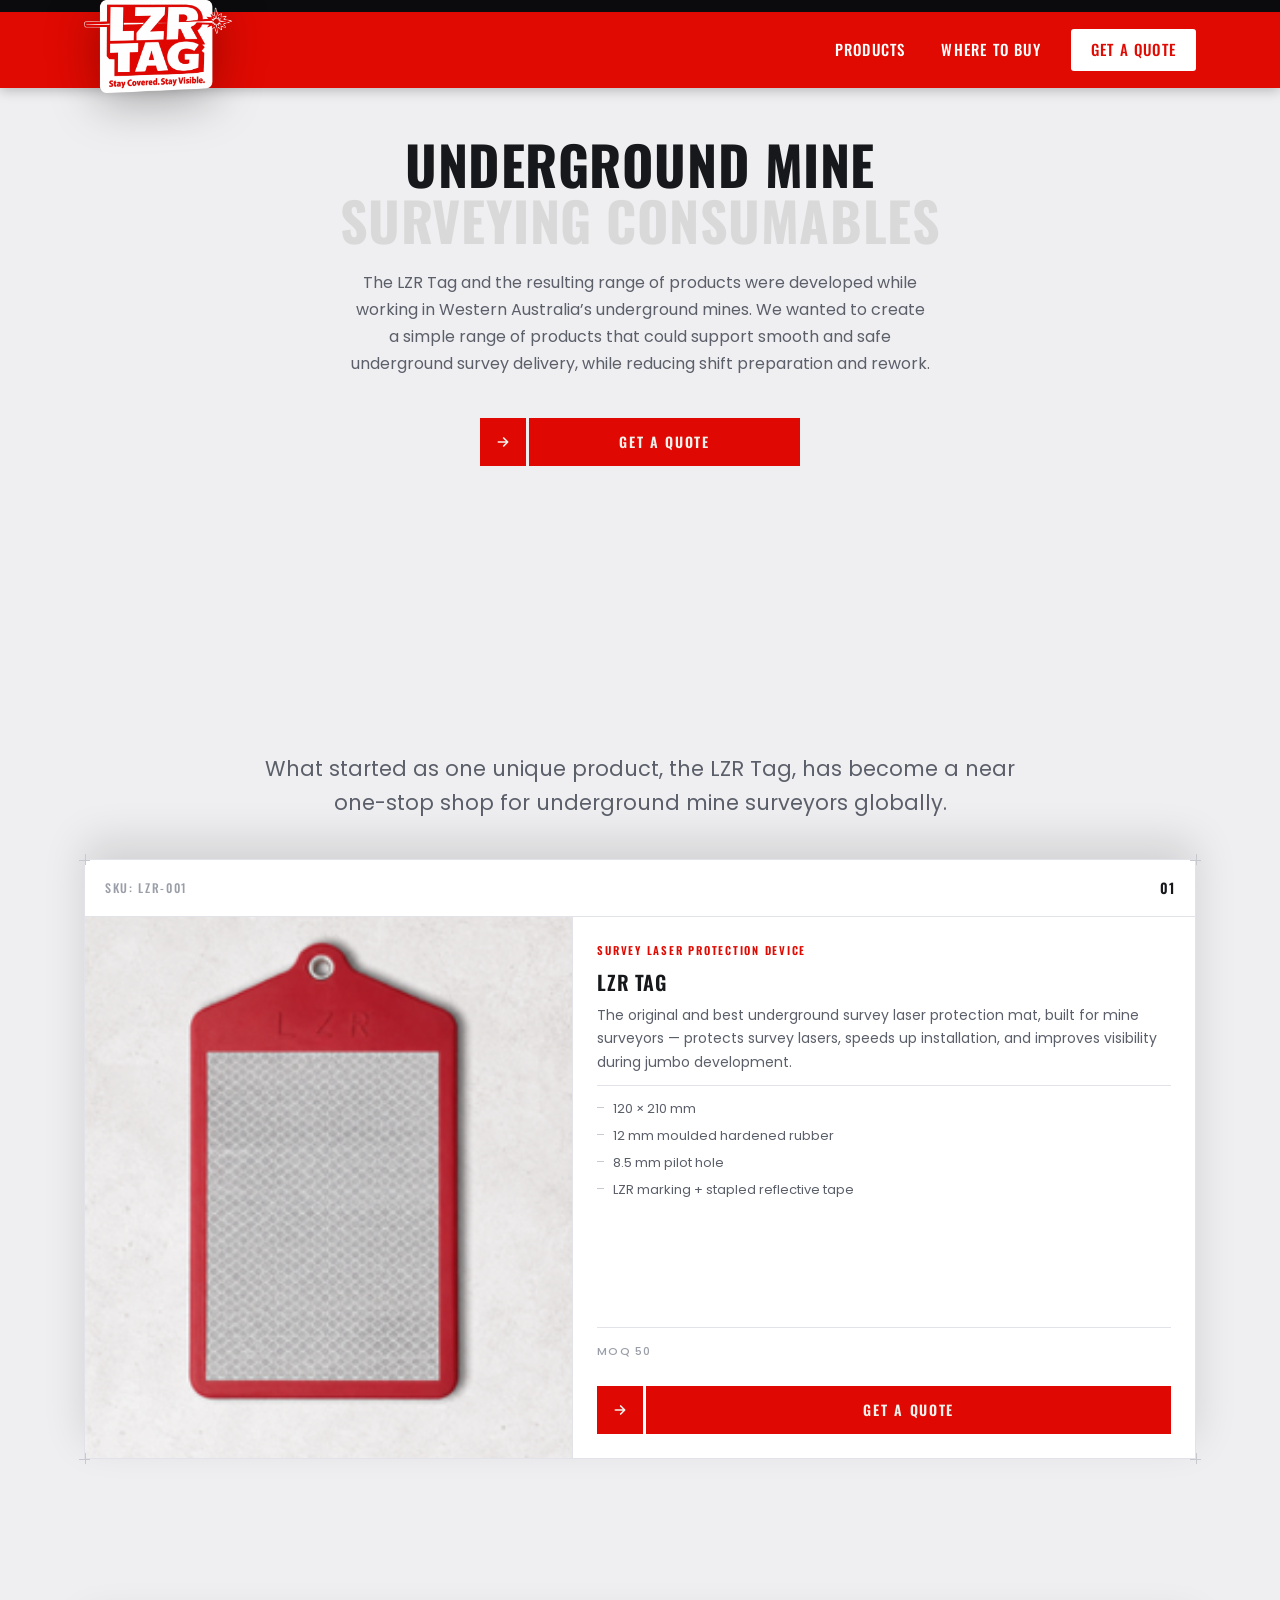
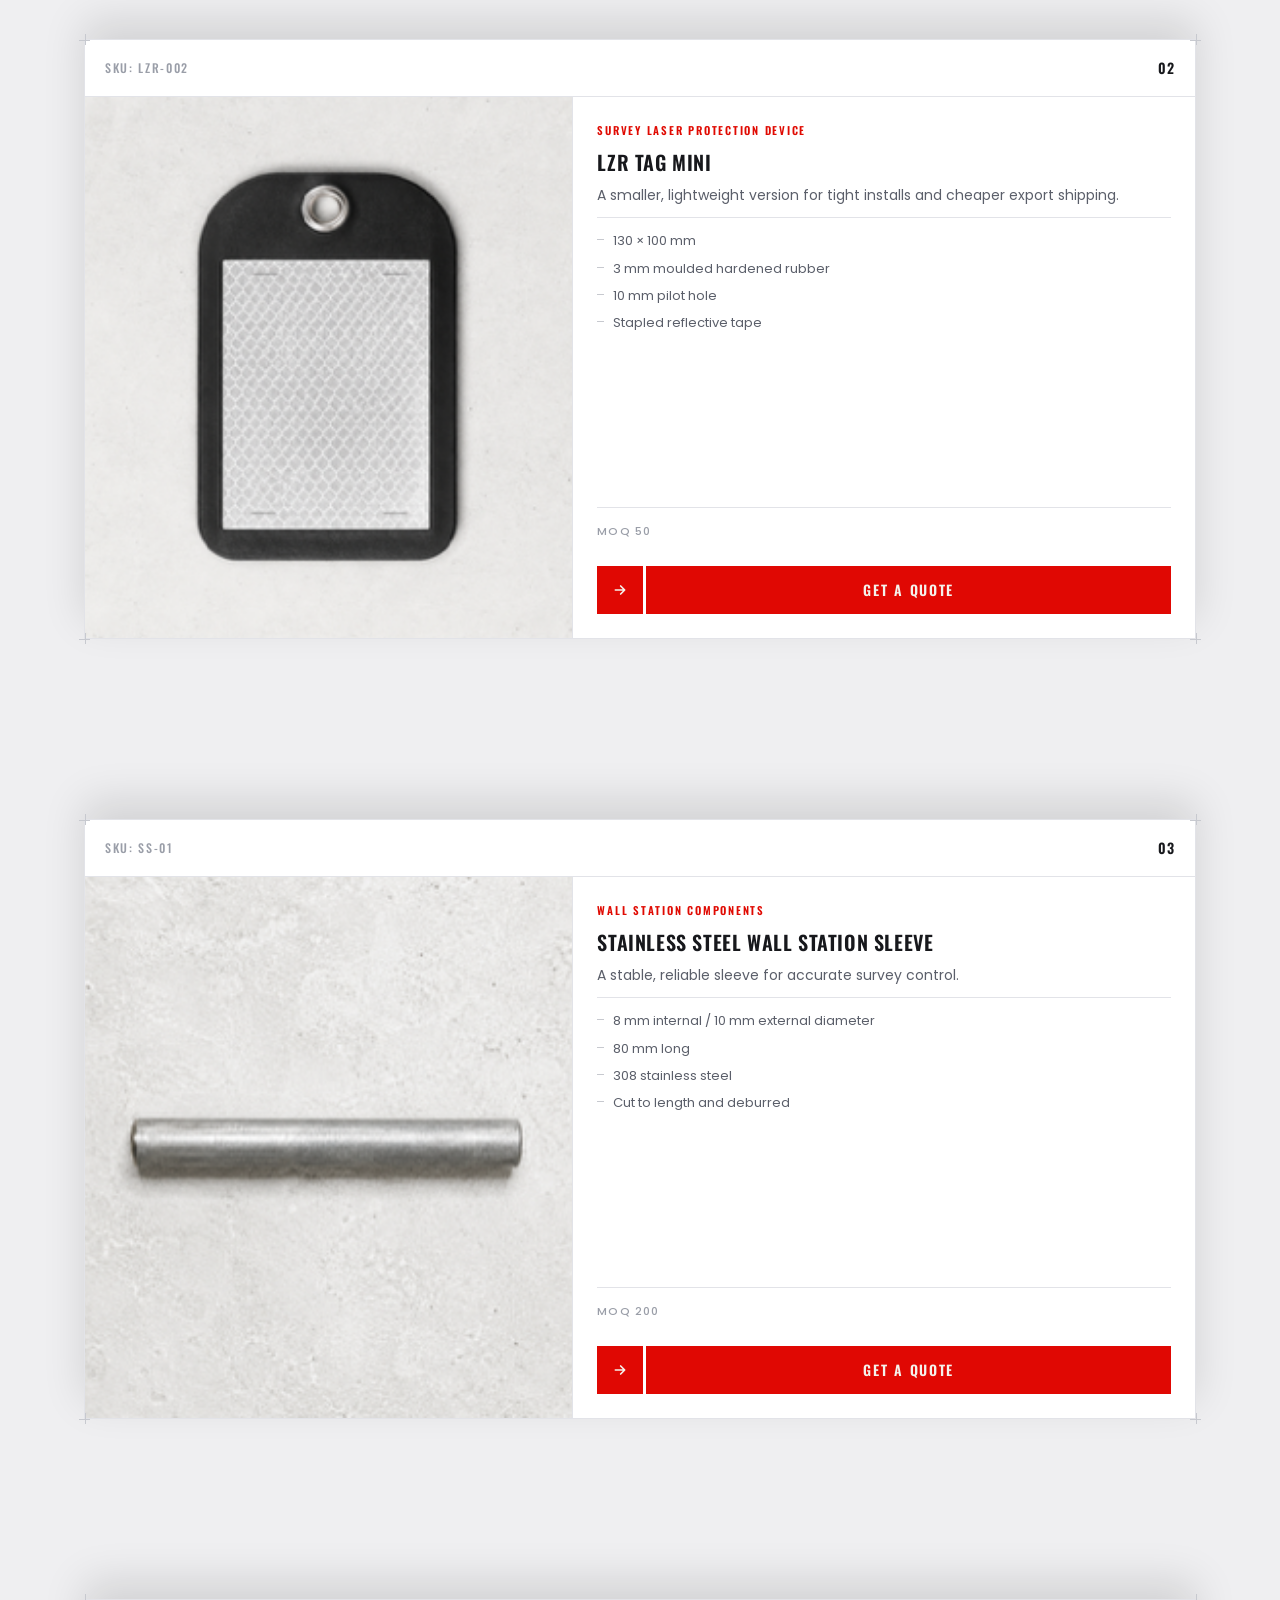
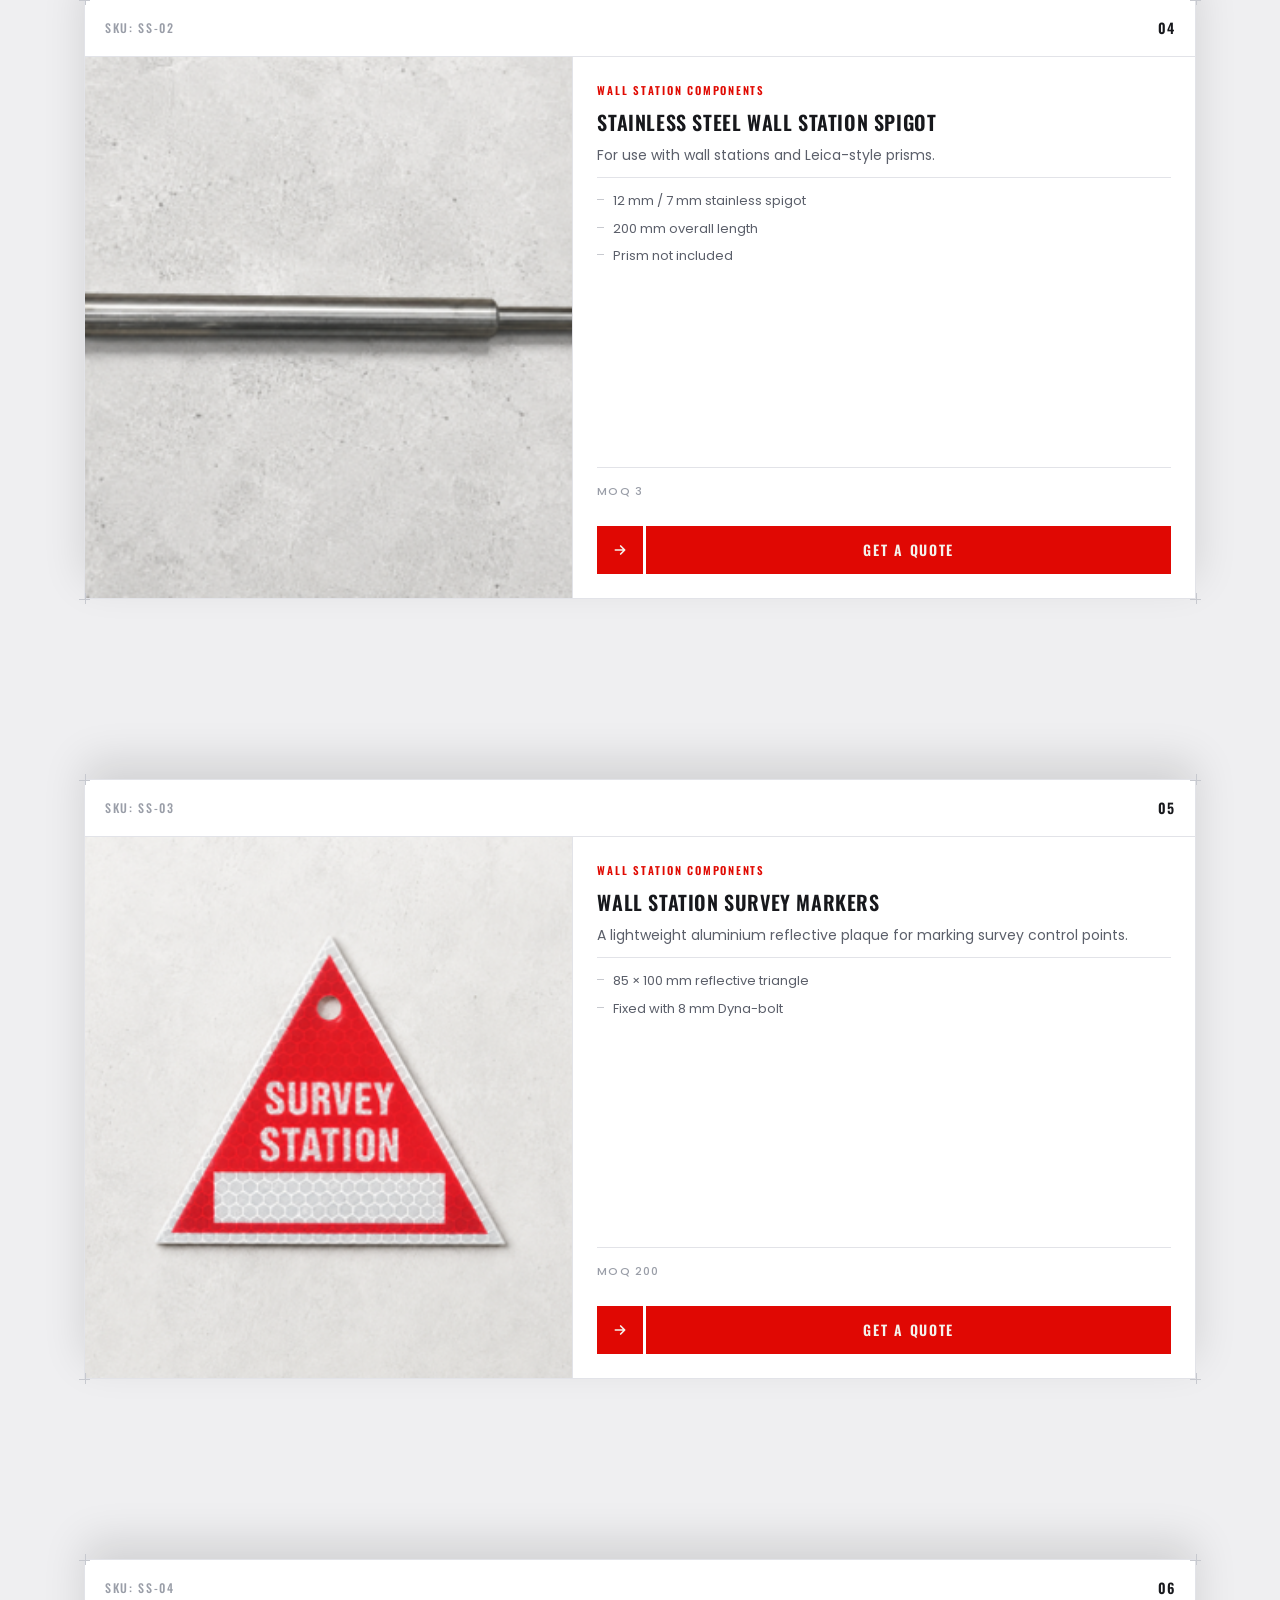
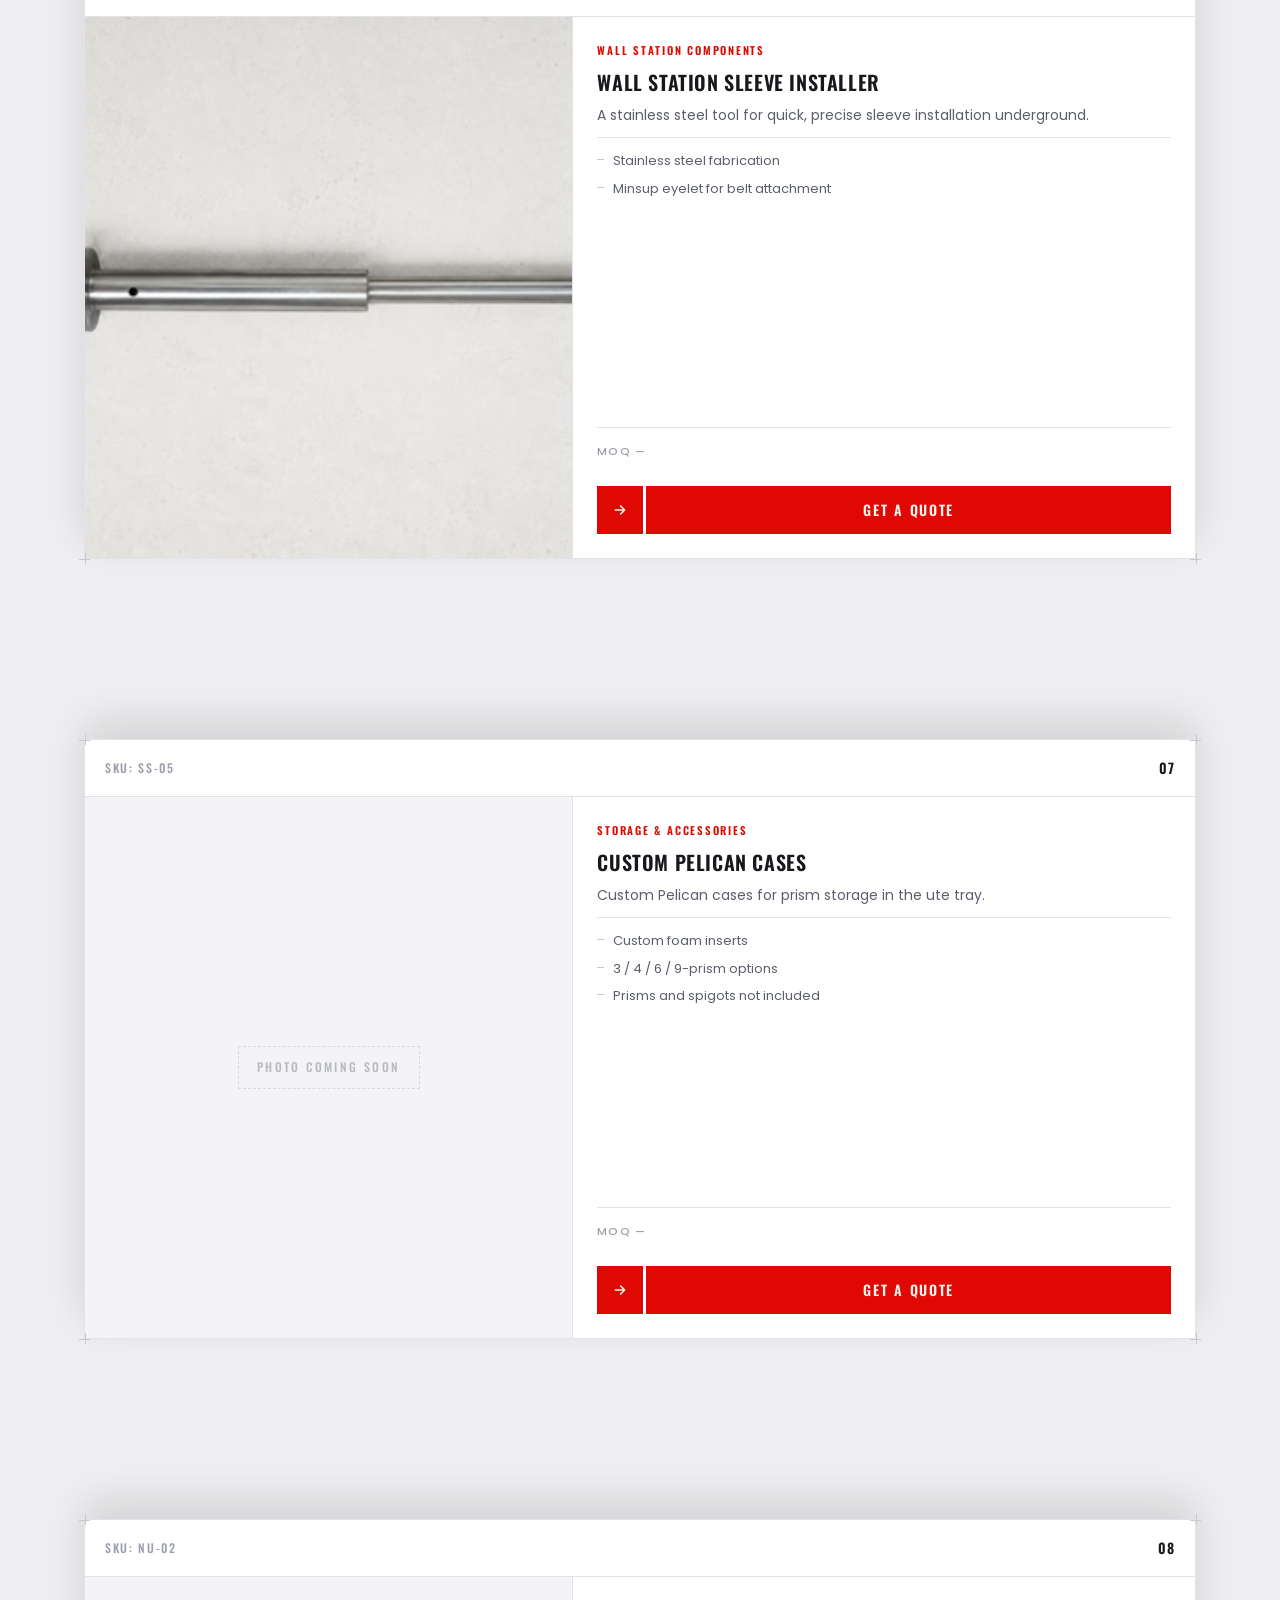
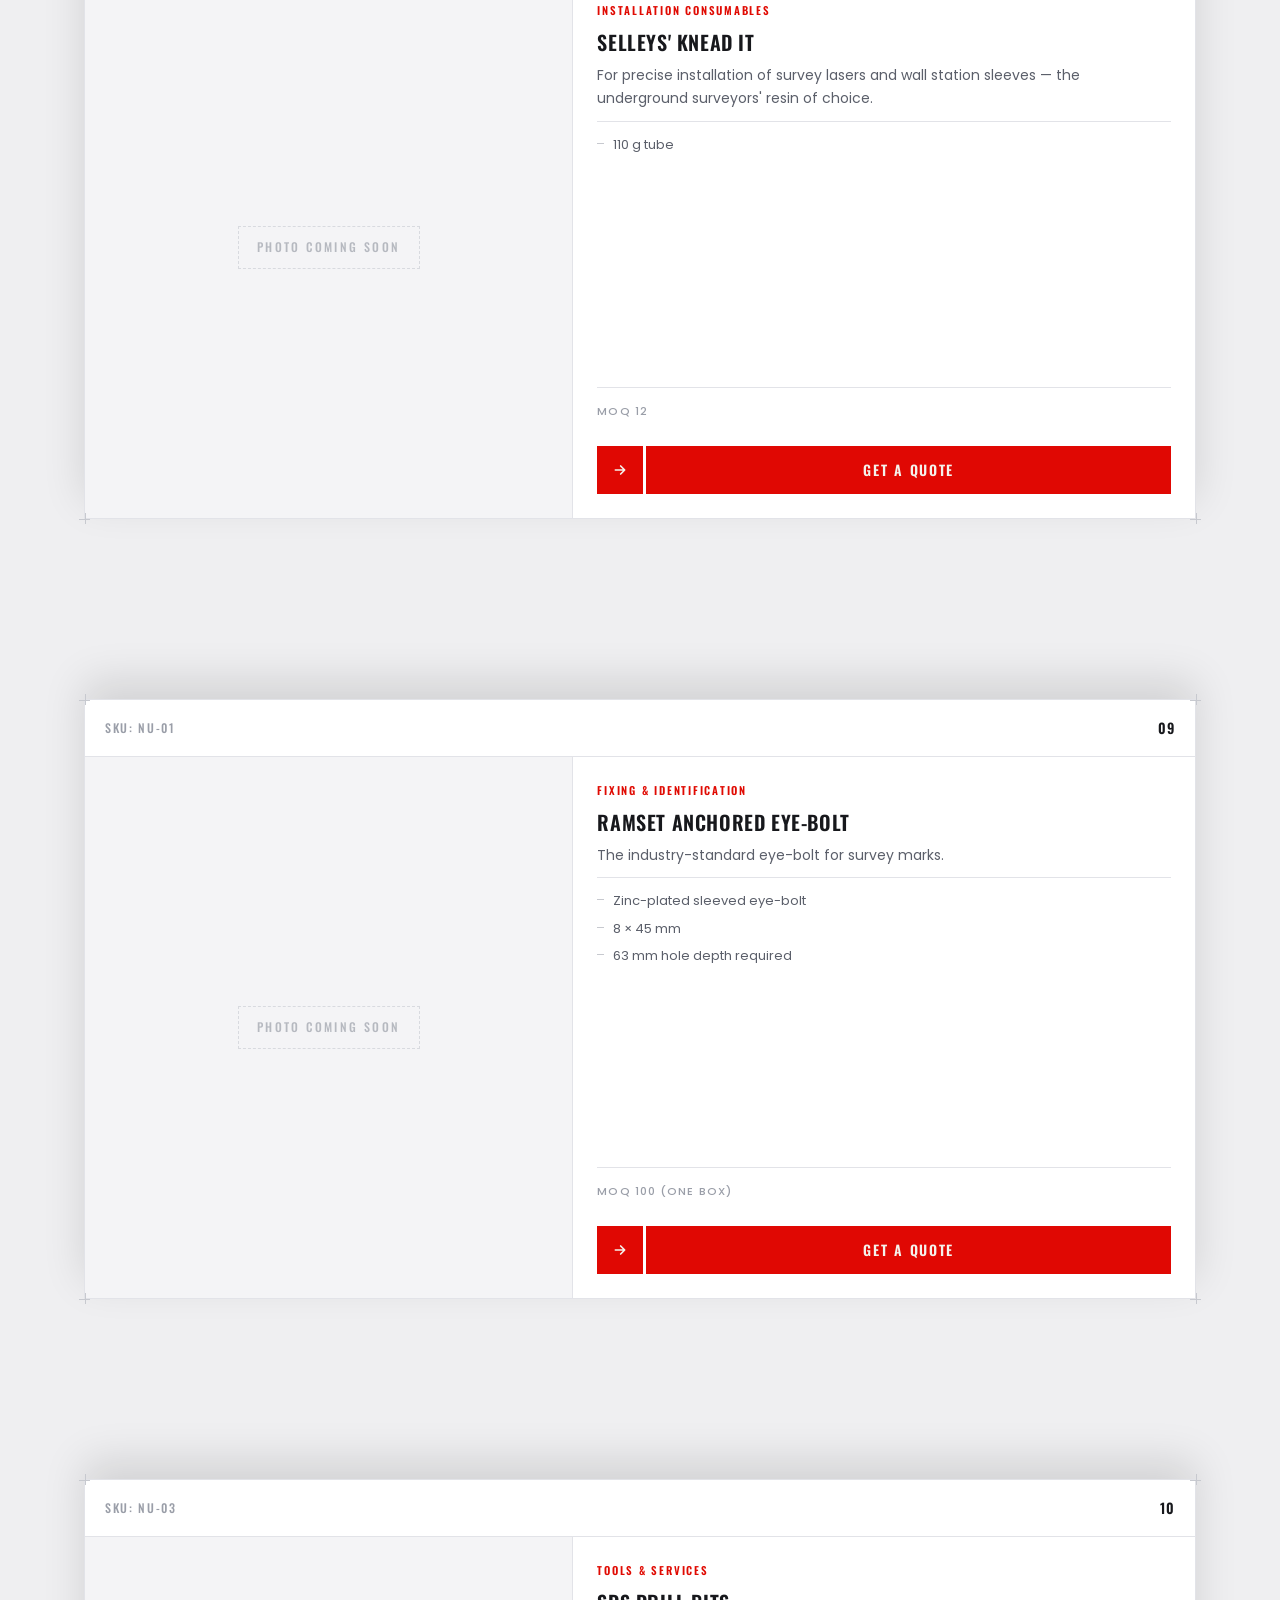
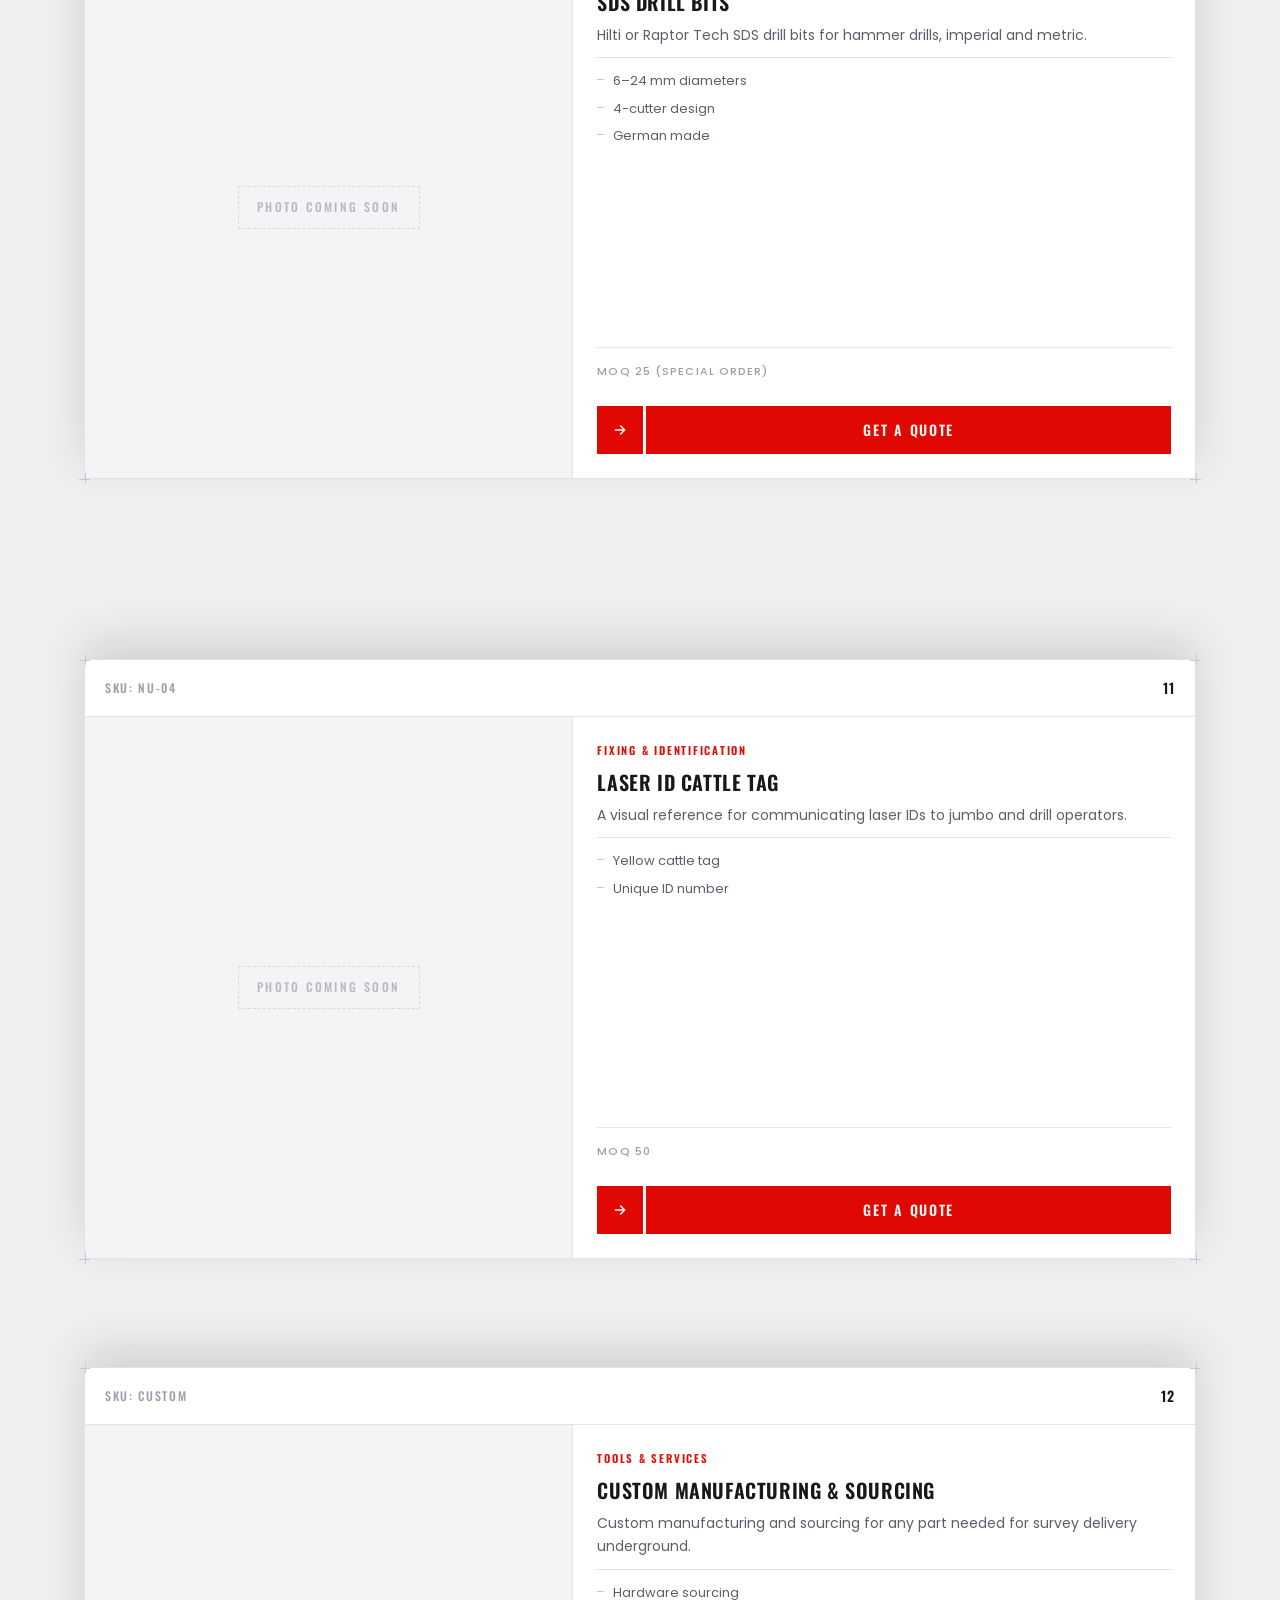
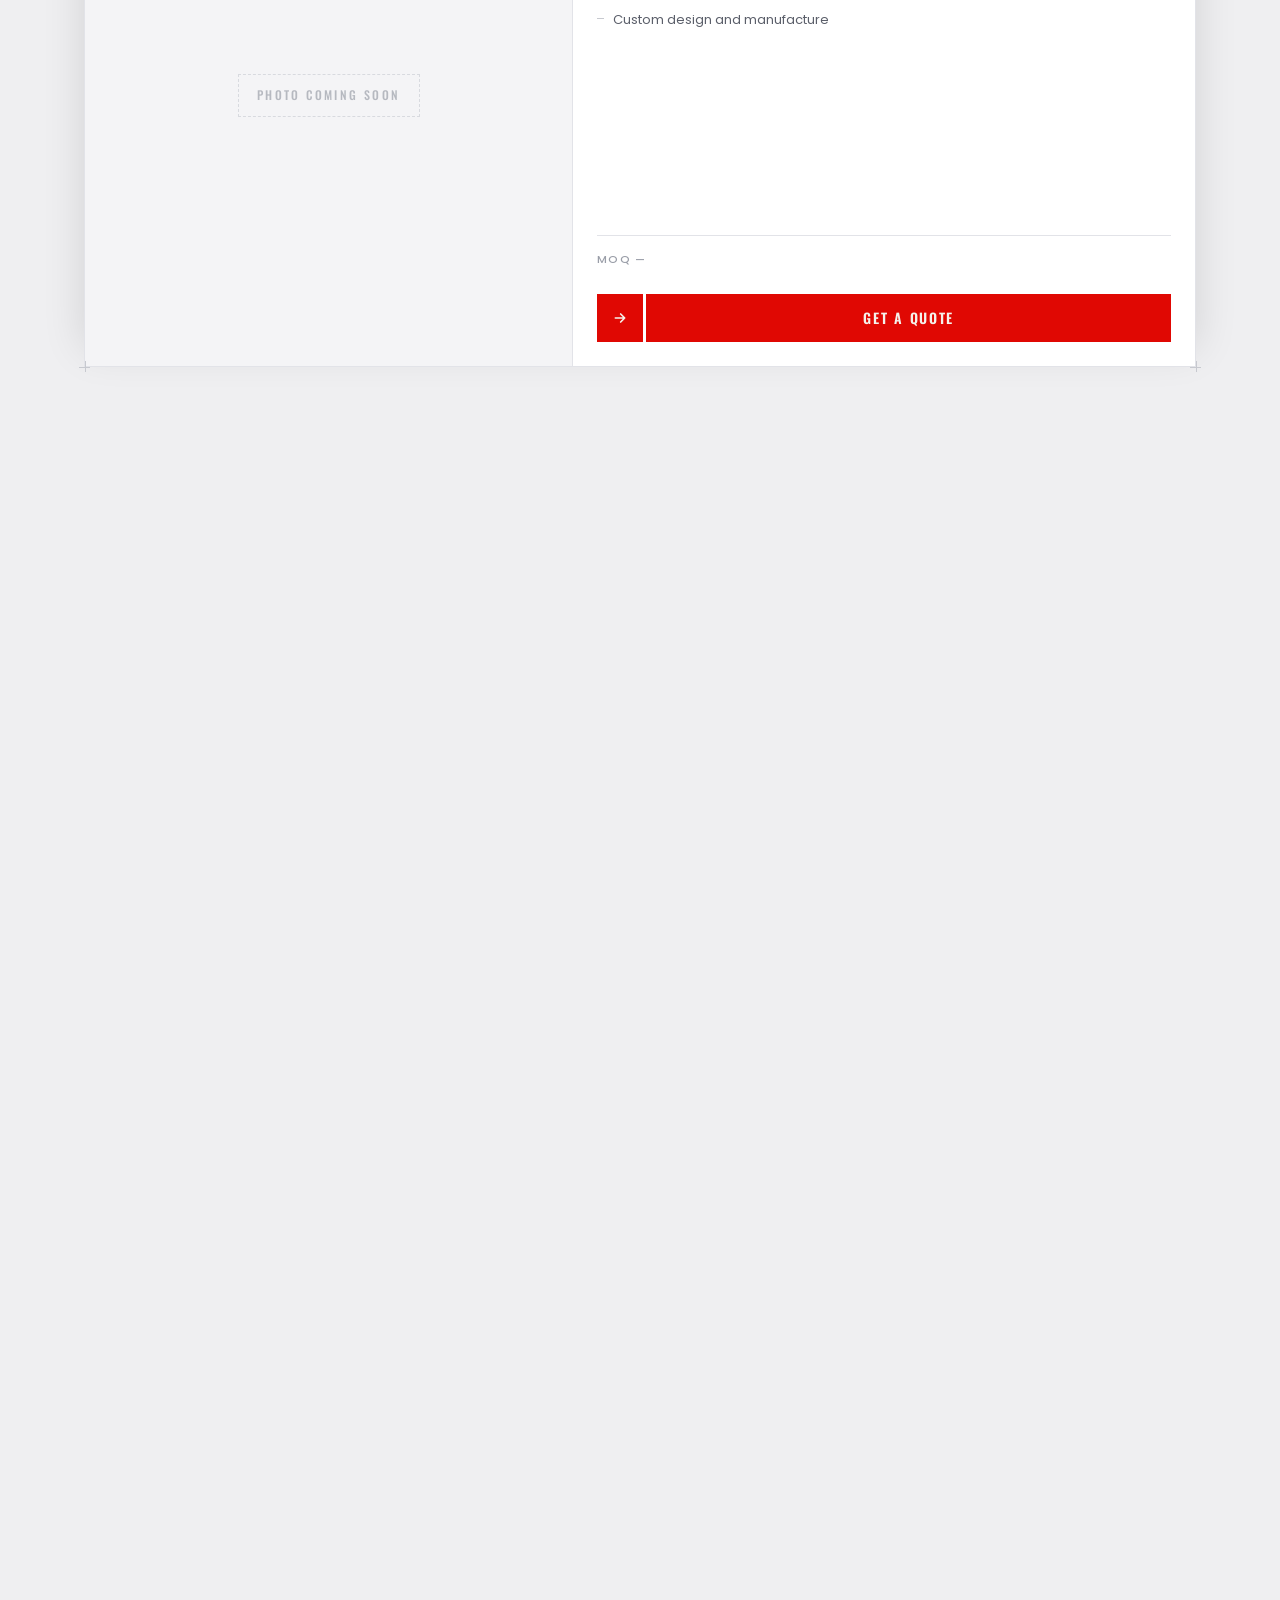
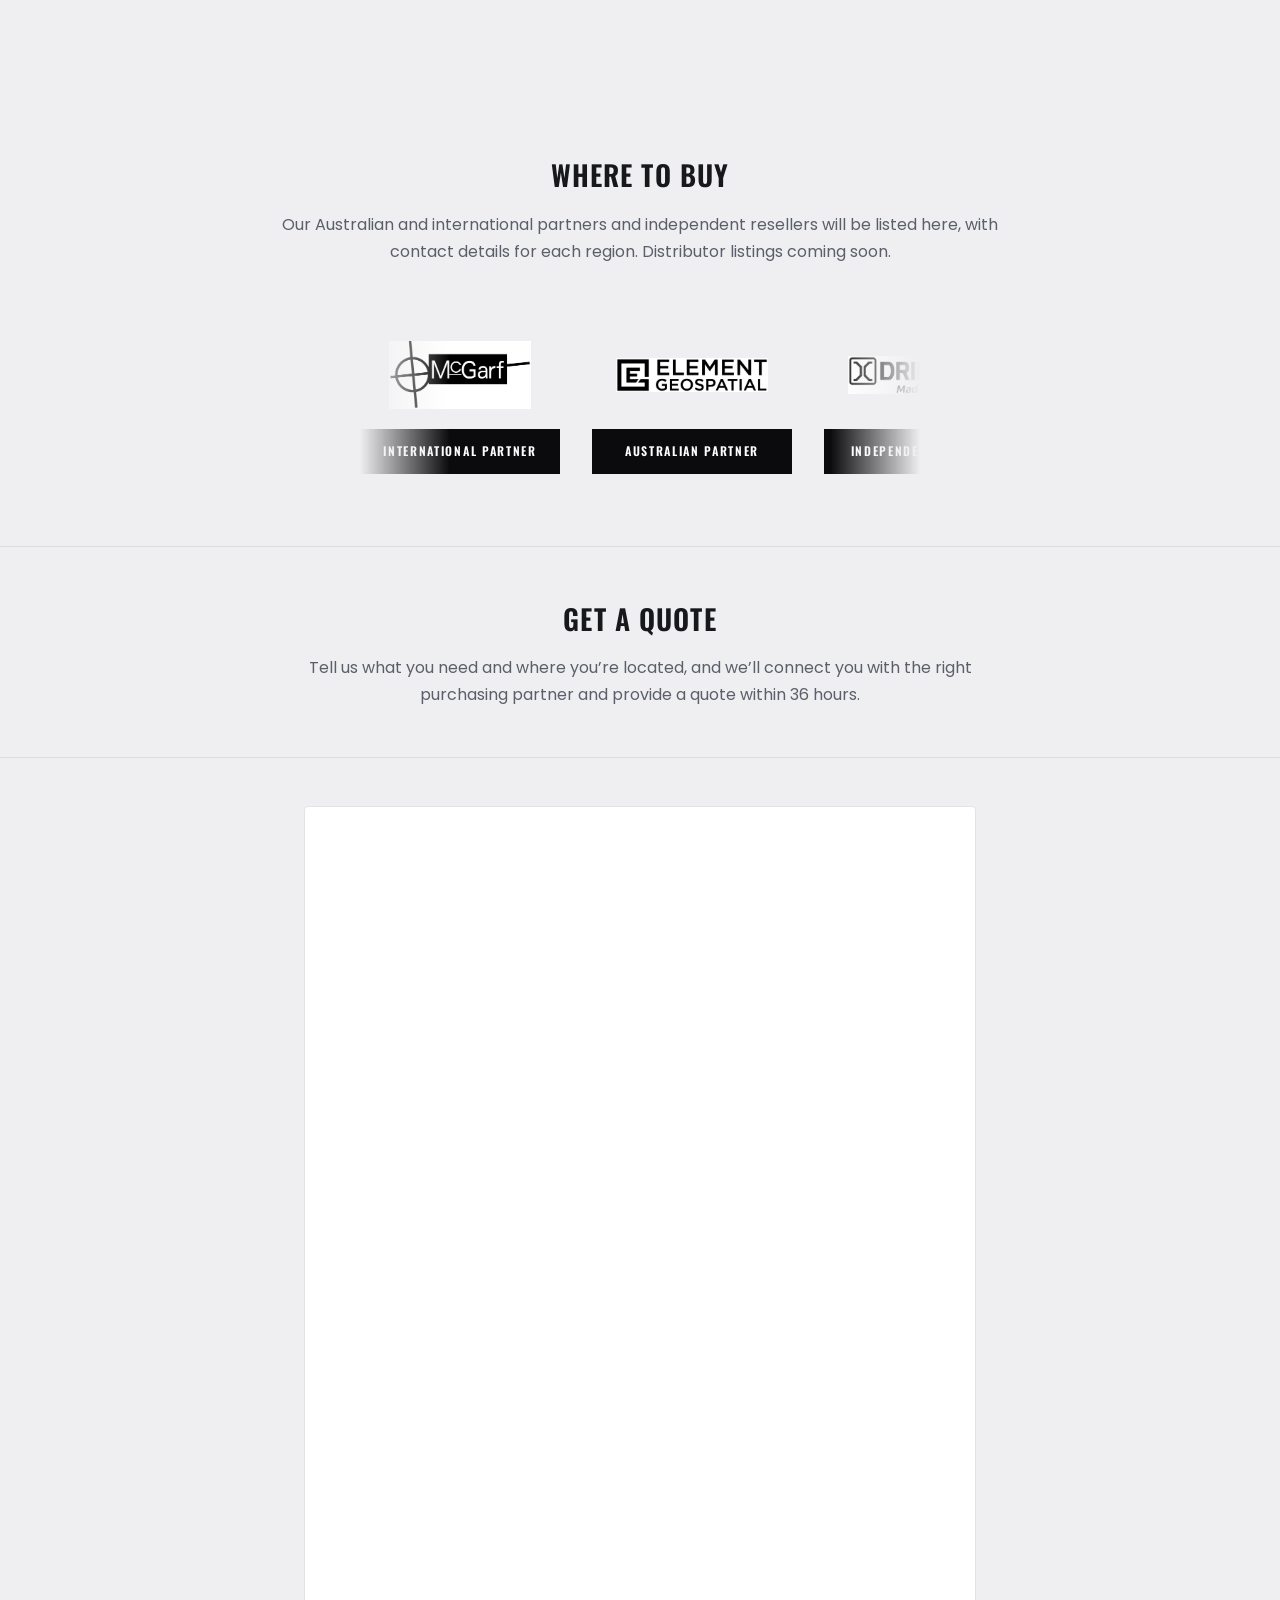
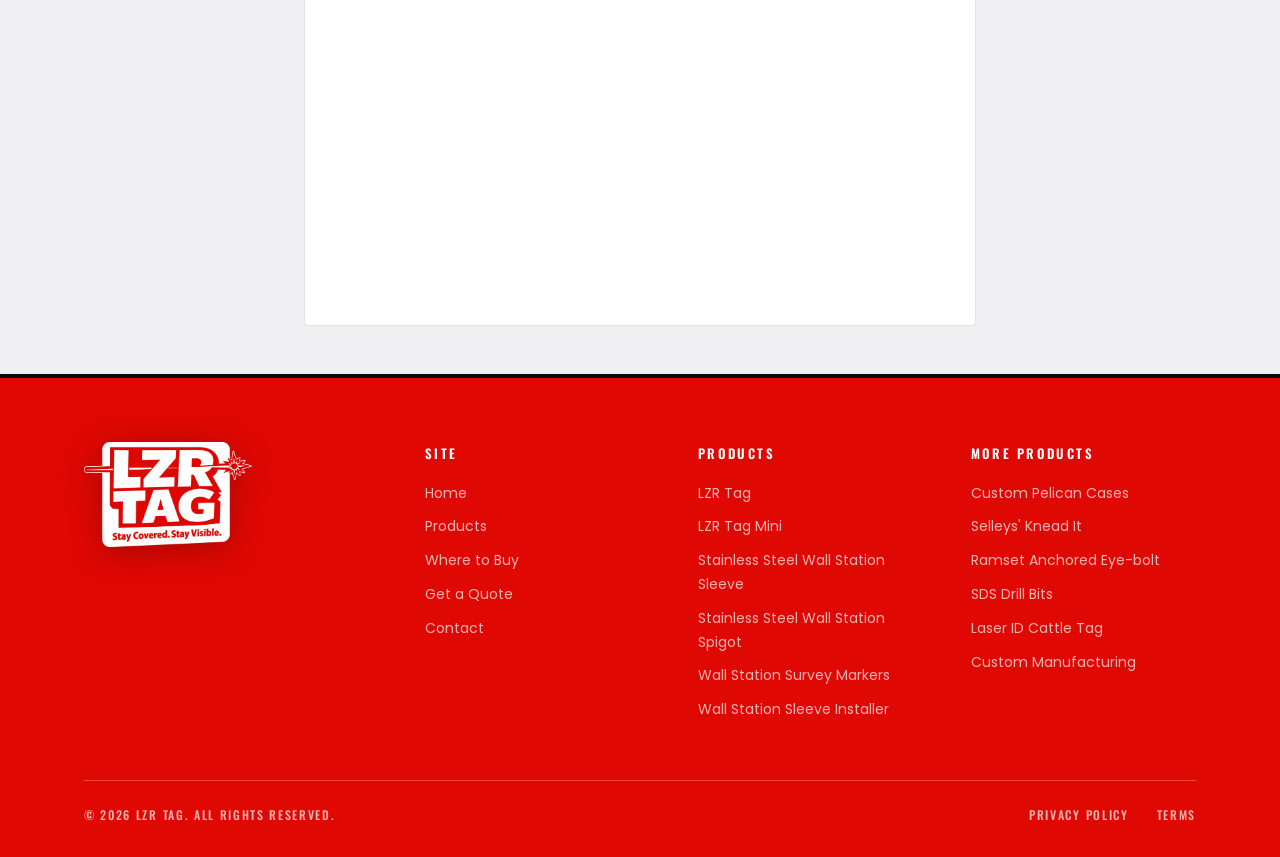
==== frontend/public/index.html @ b2ff344a "**Hero Compaction + CUSTOM Full-Bleed Exit — complete** - The headline is now two locked lines — "UN" ====
<!doctype html>
<html lang="en">
<head>
    <meta charset="utf-8" />
    <meta name="viewport" content="width=device-width, initial-scale=1" />
    <meta name="theme-color" content="#E00A02" />
    <meta name="description" content="LZR TAG — mining consumables for underground survey and marking applications. Stay Covered. Stay Visible." />
    <title>LZR TAG | Mining Consumables — Stay Covered. Stay Visible.</title>
    <link rel="icon" type="image/webp" href="./assets/logo.webp" />
    <link rel="preconnect" href="https://fonts.googleapis.com" />
    <link rel="preconnect" href="https://fonts.gstatic.com" crossorigin />
    <link href="https://fonts.googleapis.com/css2?family=Oswald:wght@500;600;700&family=Poppins:wght@400;500;600&display=swap" rel="stylesheet" />
    <link rel="stylesheet" href="./styles.css" />
</head>
<body>

    <header class="site-header" data-testid="site-header">
        <div class="top-strip" data-testid="top-strip" aria-hidden="true"></div>
        <div class="header-inner">
            <a href="#top" class="brand" data-testid="brand-logo-link">
                <img src="./assets/logo-badge.webp" alt="LZR TAG logo" class="brand-logo" data-testid="brand-logo" />
            </a>
            <nav class="main-nav" data-testid="main-nav" aria-label="Primary">
                <a href="#products" class="nav-link" data-testid="nav-link-products">Products</a>
                <a href="#where-to-buy" class="nav-link" data-testid="nav-link-where-to-buy">Where to Buy</a>
                <a href="#quote" class="nav-link nav-link-cta" data-testid="nav-link-quote">Get a Quote</a>
            </nav>
            <button class="nav-toggle" data-testid="nav-toggle" aria-label="Toggle navigation menu" aria-expanded="false">
                <span></span><span></span><span></span>
            </button>
        </div>
        <nav class="mobile-menu" data-testid="mobile-menu" aria-label="Mobile">
            <a href="#products" class="mobile-link" data-testid="mobile-link-products">Products</a>
            <a href="#where-to-buy" class="mobile-link" data-testid="mobile-link-where-to-buy">Where to Buy</a>
            <a href="#quote" class="mobile-link" data-testid="mobile-link-quote">Get a Quote</a>
        </nav>
    </header>

    <main id="top">

        <div class="hero-track" data-testid="hero-track">
        <section class="hero" data-testid="hero-section">
            <div class="hero-dots" data-testid="hero-dots" aria-hidden="true"></div>
            <div class="hero-inner">
                <div class="hero-text">
                    <h1 class="hero-tagline" data-testid="hero-tagline"><span class="h1-line h1-static">Underground Mine</span><span class="h1-line h1-anim">Surveying Consumables</span></h1>
                    <p class="hero-copy" data-testid="hero-copy">
                        The LZR Tag and the resulting range of products were developed while working in Western
                        Australia&rsquo;s underground mines. We wanted to create a simple range of products that
                        could support smooth and safe underground survey delivery, while reducing shift
                        preparation and rework.
                    </p>
                    <a href="#quote" class="product-cta hero-cta" data-testid="hero-cta-button"><span class="cta-panel cta-arrow cta-arrow-out"><svg class="cta-icon" width="16" height="16" viewBox="0 0 24 24" fill="none" stroke="currentColor" stroke-width="2.5" stroke-linecap="round" stroke-linejoin="round" aria-hidden="true"><path d="M5 12h14M13 6l6 6-6 6"/></svg></span><span class="cta-panel cta-label">Get a Quote</span><span class="cta-panel cta-arrow cta-arrow-in"><svg class="cta-icon" width="16" height="16" viewBox="0 0 24 24" fill="none" stroke="currentColor" stroke-width="2.5" stroke-linecap="round" stroke-linejoin="round" aria-hidden="true"><path d="M5 12h14M13 6l6 6-6 6"/></svg></span></a>
                </div>
            </div>
        </section>
        </div>

        <div class="sections">

            <section id="products" class="products-section" data-testid="section-products">
                <div class="products-head">
                    <p class="products-lead" data-testid="products-lead">What started as one unique product, the LZR Tag, has become a near one-stop shop for underground mine surveyors globally.</p>
                </div>
                <div class="product-grid">

                    <article class="product-card" data-testid="product-lzr-001">
                        <span class="plus plus-tl" aria-hidden="true"></span><span class="plus plus-tr" aria-hidden="true"></span><span class="plus plus-bl" aria-hidden="true"></span><span class="plus plus-br" aria-hidden="true"></span>
                        <div class="product-top">
                            <span class="product-sku">SKU: LZR-001</span>
                            <span class="product-num">01</span>
                        </div>
                        <div class="product-photo">
                            <img src="./assets/products/lzr-001.png" alt="LZR Tag survey laser protection device" loading="lazy" />
                        </div>
                        <div class="product-info">
                            <p class="product-cat">Survey Laser Protection Device</p>
                            <h3 class="product-name">LZR Tag</h3>
                            <p class="product-desc">The original and best underground survey laser protection mat, built for mine surveyors — protects survey lasers, speeds up installation, and improves visibility during jumbo development.</p>
                            <ul class="product-specs">
                                <li>120 &times; 210 mm</li>
                                <li>12 mm moulded hardened rubber</li>
                                <li>8.5 mm pilot hole</li>
                                <li>LZR marking + stapled reflective tape</li>
                            </ul>
                            <div class="product-meta">
                                <span class="product-moq">MOQ 50</span>
                            </div>
                            <a href="#quote" class="product-cta" data-testid="product-cta-lzr-001"><span class="cta-panel cta-arrow cta-arrow-out"><svg class="cta-icon" width="16" height="16" viewBox="0 0 24 24" fill="none" stroke="currentColor" stroke-width="2.5" stroke-linecap="round" stroke-linejoin="round" aria-hidden="true"><path d="M5 12h14M13 6l6 6-6 6"/></svg></span><span class="cta-panel cta-label">Get a Quote</span><span class="cta-panel cta-arrow cta-arrow-in"><svg class="cta-icon" width="16" height="16" viewBox="0 0 24 24" fill="none" stroke="currentColor" stroke-width="2.5" stroke-linecap="round" stroke-linejoin="round" aria-hidden="true"><path d="M5 12h14M13 6l6 6-6 6"/></svg></span></a>
                        </div>
                    </article>

                    <article class="product-card" data-testid="product-lzr-002">
                        <span class="plus plus-tl" aria-hidden="true"></span><span class="plus plus-tr" aria-hidden="true"></span><span class="plus plus-bl" aria-hidden="true"></span><span class="plus plus-br" aria-hidden="true"></span>
                        <div class="product-top">
                            <span class="product-sku">SKU: LZR-002</span>
                            <span class="product-num">02</span>
                        </div>
                        <div class="product-photo">
                            <img src="./assets/products/lzr-002.png" alt="LZR Tag Mini survey laser protection device" loading="lazy" />
                        </div>
                        <div class="product-info">
                            <p class="product-cat">Survey Laser Protection Device</p>
                            <h3 class="product-name">LZR Tag Mini</h3>
                            <p class="product-desc">A smaller, lightweight version for tight installs and cheaper export shipping.</p>
                            <ul class="product-specs">
                                <li>130 &times; 100 mm</li>
                                <li>3 mm moulded hardened rubber</li>
                                <li>10 mm pilot hole</li>
                                <li>Stapled reflective tape</li>
                            </ul>
                            <div class="product-meta">
                                <span class="product-moq">MOQ 50</span>
                            </div>
                            <a href="#quote" class="product-cta" data-testid="product-cta-lzr-002"><span class="cta-panel cta-arrow cta-arrow-out"><svg class="cta-icon" width="16" height="16" viewBox="0 0 24 24" fill="none" stroke="currentColor" stroke-width="2.5" stroke-linecap="round" stroke-linejoin="round" aria-hidden="true"><path d="M5 12h14M13 6l6 6-6 6"/></svg></span><span class="cta-panel cta-label">Get a Quote</span><span class="cta-panel cta-arrow cta-arrow-in"><svg class="cta-icon" width="16" height="16" viewBox="0 0 24 24" fill="none" stroke="currentColor" stroke-width="2.5" stroke-linecap="round" stroke-linejoin="round" aria-hidden="true"><path d="M5 12h14M13 6l6 6-6 6"/></svg></span></a>
                        </div>
                    </article>

                    <article class="product-card" data-testid="product-ss-01">
                        <span class="plus plus-tl" aria-hidden="true"></span><span class="plus plus-tr" aria-hidden="true"></span><span class="plus plus-bl" aria-hidden="true"></span><span class="plus plus-br" aria-hidden="true"></span>
                        <div class="product-top">
                            <span class="product-sku">SKU: SS-01</span>
                            <span class="product-num">03</span>
                        </div>
                        <div class="product-photo">
                            <img src="./assets/products/ss-01.png" alt="Stainless steel wall station sleeve" loading="lazy" />
                        </div>
                        <div class="product-info">
                            <p class="product-cat">Wall Station Components</p>
                            <h3 class="product-name">Stainless Steel Wall Station Sleeve</h3>
                            <p class="product-desc">A stable, reliable sleeve for accurate survey control.</p>
                            <ul class="product-specs">
                                <li>8 mm internal / 10 mm external diameter</li>
                                <li>80 mm long</li>
                                <li>308 stainless steel</li>
                                <li>Cut to length and deburred</li>
                            </ul>
                            <div class="product-meta">
                                <span class="product-moq">MOQ 200</span>
                            </div>
                            <a href="#quote" class="product-cta" data-testid="product-cta-ss-01"><span class="cta-panel cta-arrow cta-arrow-out"><svg class="cta-icon" width="16" height="16" viewBox="0 0 24 24" fill="none" stroke="currentColor" stroke-width="2.5" stroke-linecap="round" stroke-linejoin="round" aria-hidden="true"><path d="M5 12h14M13 6l6 6-6 6"/></svg></span><span class="cta-panel cta-label">Get a Quote</span><span class="cta-panel cta-arrow cta-arrow-in"><svg class="cta-icon" width="16" height="16" viewBox="0 0 24 24" fill="none" stroke="currentColor" stroke-width="2.5" stroke-linecap="round" stroke-linejoin="round" aria-hidden="true"><path d="M5 12h14M13 6l6 6-6 6"/></svg></span></a>
                        </div>
                    </article>

                    <article class="product-card" data-testid="product-ss-02">
                        <span class="plus plus-tl" aria-hidden="true"></span><span class="plus plus-tr" aria-hidden="true"></span><span class="plus plus-bl" aria-hidden="true"></span><span class="plus plus-br" aria-hidden="true"></span>
                        <div class="product-top">
                            <span class="product-sku">SKU: SS-02</span>
                            <span class="product-num">04</span>
                        </div>
                        <div class="product-photo">
                            <img src="./assets/products/ss-02.png" alt="Stainless steel wall station spigot" loading="lazy" />
                        </div>
                        <div class="product-info">
                            <p class="product-cat">Wall Station Components</p>
                            <h3 class="product-name">Stainless Steel Wall Station Spigot</h3>
                            <p class="product-desc">For use with wall stations and Leica-style prisms.</p>
                            <ul class="product-specs">
                                <li>12 mm / 7 mm stainless spigot</li>
                                <li>200 mm overall length</li>
                                <li>Prism not included</li>
                            </ul>
                            <div class="product-meta">
                                <span class="product-moq">MOQ 3</span>
                            </div>
                            <a href="#quote" class="product-cta" data-testid="product-cta-ss-02"><span class="cta-panel cta-arrow cta-arrow-out"><svg class="cta-icon" width="16" height="16" viewBox="0 0 24 24" fill="none" stroke="currentColor" stroke-width="2.5" stroke-linecap="round" stroke-linejoin="round" aria-hidden="true"><path d="M5 12h14M13 6l6 6-6 6"/></svg></span><span class="cta-panel cta-label">Get a Quote</span><span class="cta-panel cta-arrow cta-arrow-in"><svg class="cta-icon" width="16" height="16" viewBox="0 0 24 24" fill="none" stroke="currentColor" stroke-width="2.5" stroke-linecap="round" stroke-linejoin="round" aria-hidden="true"><path d="M5 12h14M13 6l6 6-6 6"/></svg></span></a>
                        </div>
                    </article>

                    <article class="product-card" data-testid="product-ss-03">
                        <span class="plus plus-tl" aria-hidden="true"></span><span class="plus plus-tr" aria-hidden="true"></span><span class="plus plus-bl" aria-hidden="true"></span><span class="plus plus-br" aria-hidden="true"></span>
                        <div class="product-top">
                            <span class="product-sku">SKU: SS-03</span>
                            <span class="product-num">05</span>
                        </div>
                        <div class="product-photo">
                            <img src="./assets/products/ss-03.png" alt="Wall station survey marker plaque" loading="lazy" />
                        </div>
                        <div class="product-info">
                            <p class="product-cat">Wall Station Components</p>
                            <h3 class="product-name">Wall Station Survey Markers</h3>
                            <p class="product-desc">A lightweight aluminium reflective plaque for marking survey control points.</p>
                            <ul class="product-specs">
                                <li>85 &times; 100 mm reflective triangle</li>
                                <li>Fixed with 8 mm Dyna-bolt</li>
                            </ul>
                            <div class="product-meta">
                                <span class="product-moq">MOQ 200</span>
                            </div>
                            <a href="#quote" class="product-cta" data-testid="product-cta-ss-03"><span class="cta-panel cta-arrow cta-arrow-out"><svg class="cta-icon" width="16" height="16" viewBox="0 0 24 24" fill="none" stroke="currentColor" stroke-width="2.5" stroke-linecap="round" stroke-linejoin="round" aria-hidden="true"><path d="M5 12h14M13 6l6 6-6 6"/></svg></span><span class="cta-panel cta-label">Get a Quote</span><span class="cta-panel cta-arrow cta-arrow-in"><svg class="cta-icon" width="16" height="16" viewBox="0 0 24 24" fill="none" stroke="currentColor" stroke-width="2.5" stroke-linecap="round" stroke-linejoin="round" aria-hidden="true"><path d="M5 12h14M13 6l6 6-6 6"/></svg></span></a>
                        </div>
                    </article>

                    <article class="product-card" data-testid="product-ss-04">
                        <span class="plus plus-tl" aria-hidden="true"></span><span class="plus plus-tr" aria-hidden="true"></span><span class="plus plus-bl" aria-hidden="true"></span><span class="plus plus-br" aria-hidden="true"></span>
                        <div class="product-top">
                            <span class="product-sku">SKU: SS-04</span>
                            <span class="product-num">06</span>
                        </div>
                        <div class="product-photo">
                            <img src="./assets/products/ss-04.png" alt="Wall station sleeve installer tool" loading="lazy" />
                        </div>
                        <div class="product-info">
                            <p class="product-cat">Wall Station Components</p>
                            <h3 class="product-name">Wall Station Sleeve Installer</h3>
                            <p class="product-desc">A stainless steel tool for quick, precise sleeve installation underground.</p>
                            <ul class="product-specs">
                                <li>Stainless steel fabrication</li>
                                <li>Minsup eyelet for belt attachment</li>
                            </ul>
                            <div class="product-meta">
                                <span class="product-moq">MOQ &mdash;</span>
                            </div>
                            <a href="#quote" class="product-cta" data-testid="product-cta-ss-04"><span class="cta-panel cta-arrow cta-arrow-out"><svg class="cta-icon" width="16" height="16" viewBox="0 0 24 24" fill="none" stroke="currentColor" stroke-width="2.5" stroke-linecap="round" stroke-linejoin="round" aria-hidden="true"><path d="M5 12h14M13 6l6 6-6 6"/></svg></span><span class="cta-panel cta-label">Get a Quote</span><span class="cta-panel cta-arrow cta-arrow-in"><svg class="cta-icon" width="16" height="16" viewBox="0 0 24 24" fill="none" stroke="currentColor" stroke-width="2.5" stroke-linecap="round" stroke-linejoin="round" aria-hidden="true"><path d="M5 12h14M13 6l6 6-6 6"/></svg></span></a>
                        </div>
                    </article>

                    <article class="product-card" data-testid="product-ss-05">
                        <span class="plus plus-tl" aria-hidden="true"></span><span class="plus plus-tr" aria-hidden="true"></span><span class="plus plus-bl" aria-hidden="true"></span><span class="plus plus-br" aria-hidden="true"></span>
                        <div class="product-top">
                            <span class="product-sku">SKU: SS-05</span>
                            <span class="product-num">07</span>
                        </div>
                        <div class="product-photo product-photo-empty">
                            <span class="photo-placeholder" data-testid="photo-placeholder-ss-05">Photo coming soon</span>
                        </div>
                        <div class="product-info">
                            <p class="product-cat">Storage &amp; Accessories</p>
                            <h3 class="product-name">Custom Pelican Cases</h3>
                            <p class="product-desc">Custom Pelican cases for prism storage in the ute tray.</p>
                            <ul class="product-specs">
                                <li>Custom foam inserts</li>
                                <li>3 / 4 / 6 / 9-prism options</li>
                                <li>Prisms and spigots not included</li>
                            </ul>
                            <div class="product-meta">
                                <span class="product-moq">MOQ &mdash;</span>
                            </div>
                            <a href="#quote" class="product-cta" data-testid="product-cta-ss-05"><span class="cta-panel cta-arrow cta-arrow-out"><svg class="cta-icon" width="16" height="16" viewBox="0 0 24 24" fill="none" stroke="currentColor" stroke-width="2.5" stroke-linecap="round" stroke-linejoin="round" aria-hidden="true"><path d="M5 12h14M13 6l6 6-6 6"/></svg></span><span class="cta-panel cta-label">Get a Quote</span><span class="cta-panel cta-arrow cta-arrow-in"><svg class="cta-icon" width="16" height="16" viewBox="0 0 24 24" fill="none" stroke="currentColor" stroke-width="2.5" stroke-linecap="round" stroke-linejoin="round" aria-hidden="true"><path d="M5 12h14M13 6l6 6-6 6"/></svg></span></a>
                        </div>
                    </article>

                    <article class="product-card" data-testid="product-nu-02">
                        <span class="plus plus-tl" aria-hidden="true"></span><span class="plus plus-tr" aria-hidden="true"></span><span class="plus plus-bl" aria-hidden="true"></span><span class="plus plus-br" aria-hidden="true"></span>
                        <div class="product-top">
                            <span class="product-sku">SKU: NU-02</span>
                            <span class="product-num">08</span>
                        </div>
                        <div class="product-photo product-photo-empty">
                            <span class="photo-placeholder" data-testid="photo-placeholder-nu-02">Photo coming soon</span>
                        </div>
                        <div class="product-info">
                            <p class="product-cat">Installation Consumables</p>
                            <h3 class="product-name">Selleys' Knead It</h3>
                            <p class="product-desc">For precise installation of survey lasers and wall station sleeves — the underground surveyors' resin of choice.</p>
                            <ul class="product-specs">
                                <li>110 g tube</li>
                            </ul>
                            <div class="product-meta">
                                <span class="product-moq">MOQ 12</span>
                            </div>
                            <a href="#quote" class="product-cta" data-testid="product-cta-nu-02"><span class="cta-panel cta-arrow cta-arrow-out"><svg class="cta-icon" width="16" height="16" viewBox="0 0 24 24" fill="none" stroke="currentColor" stroke-width="2.5" stroke-linecap="round" stroke-linejoin="round" aria-hidden="true"><path d="M5 12h14M13 6l6 6-6 6"/></svg></span><span class="cta-panel cta-label">Get a Quote</span><span class="cta-panel cta-arrow cta-arrow-in"><svg class="cta-icon" width="16" height="16" viewBox="0 0 24 24" fill="none" stroke="currentColor" stroke-width="2.5" stroke-linecap="round" stroke-linejoin="round" aria-hidden="true"><path d="M5 12h14M13 6l6 6-6 6"/></svg></span></a>
                        </div>
                    </article>

                    <article class="product-card" data-testid="product-nu-01">
                        <span class="plus plus-tl" aria-hidden="true"></span><span class="plus plus-tr" aria-hidden="true"></span><span class="plus plus-bl" aria-hidden="true"></span><span class="plus plus-br" aria-hidden="true"></span>
                        <div class="product-top">
                            <span class="product-sku">SKU: NU-01</span>
                            <span class="product-num">09</span>
                        </div>
                        <div class="product-photo product-photo-empty">
                            <span class="photo-placeholder" data-testid="photo-placeholder-nu-01">Photo coming soon</span>
                        </div>
                        <div class="product-info">
                            <p class="product-cat">Fixing &amp; Identification</p>
                            <h3 class="product-name">Ramset Anchored Eye-bolt</h3>
                            <p class="product-desc">The industry-standard eye-bolt for survey marks.</p>
                            <ul class="product-specs">
                                <li>Zinc-plated sleeved eye-bolt</li>
                                <li>8 &times; 45 mm</li>
                                <li>63 mm hole depth required</li>
                            </ul>
                            <div class="product-meta">
                                <span class="product-moq">MOQ 100 (one box)</span>
                            </div>
                            <a href="#quote" class="product-cta" data-testid="product-cta-nu-01"><span class="cta-panel cta-arrow cta-arrow-out"><svg class="cta-icon" width="16" height="16" viewBox="0 0 24 24" fill="none" stroke="currentColor" stroke-width="2.5" stroke-linecap="round" stroke-linejoin="round" aria-hidden="true"><path d="M5 12h14M13 6l6 6-6 6"/></svg></span><span class="cta-panel cta-label">Get a Quote</span><span class="cta-panel cta-arrow cta-arrow-in"><svg class="cta-icon" width="16" height="16" viewBox="0 0 24 24" fill="none" stroke="currentColor" stroke-width="2.5" stroke-linecap="round" stroke-linejoin="round" aria-hidden="true"><path d="M5 12h14M13 6l6 6-6 6"/></svg></span></a>
                        </div>
                    </article>

                    <article class="product-card" data-testid="product-nu-03">
                        <span class="plus plus-tl" aria-hidden="true"></span><span class="plus plus-tr" aria-hidden="true"></span><span class="plus plus-bl" aria-hidden="true"></span><span class="plus plus-br" aria-hidden="true"></span>
                        <div class="product-top">
                            <span class="product-sku">SKU: NU-03</span>
                            <span class="product-num">10</span>
                        </div>
                        <div class="product-photo product-photo-empty">
                            <span class="photo-placeholder" data-testid="photo-placeholder-nu-03">Photo coming soon</span>
                        </div>
                        <div class="product-info">
                            <p class="product-cat">Tools &amp; Services</p>
                            <h3 class="product-name">SDS Drill Bits</h3>
                            <p class="product-desc">Hilti or Raptor Tech SDS drill bits for hammer drills, imperial and metric.</p>
                            <ul class="product-specs">
                                <li>6&ndash;24 mm diameters</li>
                                <li>4-cutter design</li>
                                <li>German made</li>
                            </ul>
                            <div class="product-meta">
                                <span class="product-moq">MOQ 25 (special order)</span>
                            </div>
                            <a href="#quote" class="product-cta" data-testid="product-cta-nu-03"><span class="cta-panel cta-arrow cta-arrow-out"><svg class="cta-icon" width="16" height="16" viewBox="0 0 24 24" fill="none" stroke="currentColor" stroke-width="2.5" stroke-linecap="round" stroke-linejoin="round" aria-hidden="true"><path d="M5 12h14M13 6l6 6-6 6"/></svg></span><span class="cta-panel cta-label">Get a Quote</span><span class="cta-panel cta-arrow cta-arrow-in"><svg class="cta-icon" width="16" height="16" viewBox="0 0 24 24" fill="none" stroke="currentColor" stroke-width="2.5" stroke-linecap="round" stroke-linejoin="round" aria-hidden="true"><path d="M5 12h14M13 6l6 6-6 6"/></svg></span></a>
                        </div>
                    </article>

                    <article class="product-card" data-testid="product-nu-04">
                        <span class="plus plus-tl" aria-hidden="true"></span><span class="plus plus-tr" aria-hidden="true"></span><span class="plus plus-bl" aria-hidden="true"></span><span class="plus plus-br" aria-hidden="true"></span>
                        <div class="product-top">
                            <span class="product-sku">SKU: NU-04</span>
                            <span class="product-num">11</span>
                        </div>
                        <div class="product-photo product-photo-empty">
                            <span class="photo-placeholder" data-testid="photo-placeholder-nu-04">Photo coming soon</span>
                        </div>
                        <div class="product-info">
                            <p class="product-cat">Fixing &amp; Identification</p>
                            <h3 class="product-name">Laser ID Cattle Tag</h3>
                            <p class="product-desc">A visual reference for communicating laser IDs to jumbo and drill operators.</p>
                            <ul class="product-specs">
                                <li>Yellow cattle tag</li>
                                <li>Unique ID number</li>
                            </ul>
                            <div class="product-meta">
                                <span class="product-moq">MOQ 50</span>
                            </div>
                            <a href="#quote" class="product-cta" data-testid="product-cta-nu-04"><span class="cta-panel cta-arrow cta-arrow-out"><svg class="cta-icon" width="16" height="16" viewBox="0 0 24 24" fill="none" stroke="currentColor" stroke-width="2.5" stroke-linecap="round" stroke-linejoin="round" aria-hidden="true"><path d="M5 12h14M13 6l6 6-6 6"/></svg></span><span class="cta-panel cta-label">Get a Quote</span><span class="cta-panel cta-arrow cta-arrow-in"><svg class="cta-icon" width="16" height="16" viewBox="0 0 24 24" fill="none" stroke="currentColor" stroke-width="2.5" stroke-linecap="round" stroke-linejoin="round" aria-hidden="true"><path d="M5 12h14M13 6l6 6-6 6"/></svg></span></a>
                        </div>
                    </article>

                </div>

                <div class="custom-zone" data-testid="custom-card-wrap">
                    <article class="product-card" data-testid="product-custom">
                        <span class="plus plus-tl" aria-hidden="true"></span><span class="plus plus-tr" aria-hidden="true"></span><span class="plus plus-bl" aria-hidden="true"></span><span class="plus plus-br" aria-hidden="true"></span>
                        <div class="product-top">
                            <span class="product-sku">SKU: CUSTOM</span>
                            <span class="product-num">12</span>
                        </div>
                        <div class="product-photo product-photo-empty">
                            <span class="photo-placeholder" data-testid="photo-placeholder-custom">Photo coming soon</span>
                        </div>
                        <div class="product-info">
                            <p class="product-cat">Tools &amp; Services</p>
                            <h3 class="product-name">Custom Manufacturing &amp; Sourcing</h3>
                            <p class="product-desc">Custom manufacturing and sourcing for any part needed for survey delivery underground.</p>
                            <ul class="product-specs">
                                <li>Hardware sourcing</li>
                                <li>Custom design and manufacture</li>
                            </ul>
                            <div class="product-meta">
                                <span class="product-moq">MOQ &mdash;</span>
                            </div>
                            <a href="#quote" class="product-cta" data-testid="product-cta-custom"><span class="cta-panel cta-arrow cta-arrow-out"><svg class="cta-icon" width="16" height="16" viewBox="0 0 24 24" fill="none" stroke="currentColor" stroke-width="2.5" stroke-linecap="round" stroke-linejoin="round" aria-hidden="true"><path d="M5 12h14M13 6l6 6-6 6"/></svg></span><span class="cta-panel cta-label">Get a Quote</span><span class="cta-panel cta-arrow cta-arrow-in"><svg class="cta-icon" width="16" height="16" viewBox="0 0 24 24" fill="none" stroke="currentColor" stroke-width="2.5" stroke-linecap="round" stroke-linejoin="round" aria-hidden="true"><path d="M5 12h14M13 6l6 6-6 6"/></svg></span></a>
                        </div>
                    </article>
                </div>
            </section>
        </div>

        <div class="fade-zone" data-testid="fade-zone">
            <section id="where-to-buy" class="where-section" data-testid="section-where-to-buy">
                <h2 class="section-title">Where to Buy</h2>
                <p class="section-copy where-copy">
                    Our Australian and international partners and independent resellers will be listed here,
                    with contact details for each region. Distributor listings coming soon.
                </p>
                <div class="partners" data-testid="partners-carousel">
                    <div class="partners-track">
                        <div class="partner" data-testid="partner-mcgarf">
                            <div class="partner-logo"><img src="./assets/partners/mcgarf.webp" alt="McGarf logo" /></div>
                            <div class="partner-band">International Partner</div>
                        </div>
                        <div class="partner" data-testid="partner-element">
                            <div class="partner-logo"><img src="./assets/partners/element.webp" alt="Element Geospatial logo" /></div>
                            <div class="partner-band">Australian Partner</div>
                        </div>
                        <div class="partner" data-testid="partner-drillcube">
                            <div class="partner-logo"><img src="./assets/partners/drillcube.webp" alt="Drill Cube logo" /></div>
                            <div class="partner-band">Independent Reseller</div>
                        </div>
                        <div class="partner" aria-hidden="true">
                            <div class="partner-logo"><img src="./assets/partners/mcgarf.webp" alt="" /></div>
                            <div class="partner-band">International Partner</div>
                        </div>
                        <div class="partner" aria-hidden="true">
                            <div class="partner-logo"><img src="./assets/partners/element.webp" alt="" /></div>
                            <div class="partner-band">Australian Partner</div>
                        </div>
                        <div class="partner" aria-hidden="true">
                            <div class="partner-logo"><img src="./assets/partners/drillcube.webp" alt="" /></div>
                            <div class="partner-band">Independent Reseller</div>
                        </div>
                    </div>
                </div>
            </section>

            <section id="quote" class="quote-section" data-testid="section-quote">
                <div class="rule" aria-hidden="true"></div>
                <h2 class="section-title">Get a Quote</h2>
                <p class="section-copy quote-copy">
                    Tell us what you need and where you&rsquo;re located, and we&rsquo;ll connect you with the
                    right purchasing partner and provide a quote within 36 hours.
                </p>
                <div class="rule" aria-hidden="true"></div>
                <div class="quote-embed" data-testid="quote-form-embed">
                    <iframe
                        src="https://giyjwyy9mj.zite.so"
                        title="LZR TAG quote request form"
                        class="quote-iframe"
                        data-testid="quote-form-iframe"
                        loading="lazy"
                        referrerpolicy="strict-origin-when-cross-origin">
                        Your browser does not support embedded forms.
                    </iframe>
                </div>
            </section>

        </div>
    </main>

    <footer class="site-footer" data-testid="site-footer">
        <div class="footer-inner">
            <div class="footer-main">
                <div class="footer-brand-col">
                    <a href="#top" class="footer-brand" data-testid="footer-brand">
                        <img src="./assets/logo-badge.webp" alt="LZR TAG logo" class="footer-logo" data-testid="footer-logo" />
                    </a>
                </div>
                <nav class="footer-col" aria-label="Site">
                    <h3 class="footer-heading">Site</h3>
                    <a href="#top" class="footer-link" data-testid="footer-link-home">Home</a>
                    <a href="#products" class="footer-link" data-testid="footer-link-products">Products</a>
                    <a href="#where-to-buy" class="footer-link" data-testid="footer-link-where-to-buy">Where to Buy</a>
                    <a href="#quote" class="footer-link" data-testid="footer-link-quote">Get a Quote</a>
                    <a href="/contact/" class="footer-link" data-testid="footer-link-contact">Contact</a>
                </nav>
                <nav class="footer-col" aria-label="Products 1 to 6">
                    <h3 class="footer-heading">Products</h3>
                    <a href="#product-lzr-001" class="footer-link" data-testid="footer-link-lzr-001">LZR Tag</a>
                    <a href="#product-lzr-002" class="footer-link" data-testid="footer-link-lzr-002">LZR Tag Mini</a>
                    <a href="#product-ss-01" class="footer-link" data-testid="footer-link-ss-01">Stainless Steel Wall Station Sleeve</a>
                    <a href="#product-ss-02" class="footer-link" data-testid="footer-link-ss-02">Stainless Steel Wall Station Spigot</a>
                    <a href="#product-ss-03" class="footer-link" data-testid="footer-link-ss-03">Wall Station Survey Markers</a>
                    <a href="#product-ss-04" class="footer-link" data-testid="footer-link-ss-04">Wall Station Sleeve Installer</a>
                </nav>
                <nav class="footer-col" aria-label="Products 7 to 12">
                    <h3 class="footer-heading">More Products</h3>
                    <a href="#product-ss-05" class="footer-link" data-testid="footer-link-ss-05">Custom Pelican Cases</a>
                    <a href="#product-nu-02" class="footer-link" data-testid="footer-link-nu-02">Selleys' Knead It</a>
                    <a href="#product-nu-01" class="footer-link" data-testid="footer-link-nu-01">Ramset Anchored Eye-bolt</a>
                    <a href="#product-nu-03" class="footer-link" data-testid="footer-link-nu-03">SDS Drill Bits</a>
                    <a href="#product-nu-04" class="footer-link" data-testid="footer-link-nu-04">Laser ID Cattle Tag</a>
                    <a href="#product-custom" class="footer-link" data-testid="footer-link-custom">Custom Manufacturing</a>
                </nav>
            </div>
            <div class="footer-divider" aria-hidden="true"></div>
            <div class="footer-bottom">
                <p class="footer-copy" data-testid="footer-copy">&copy; <span id="footer-year">2026</span> LZR TAG. All rights reserved.</p>
                <div class="footer-legal">
                    <a href="/legal/privacy/" class="footer-legal-link" data-testid="footer-link-privacy">Privacy Policy</a>
                    <a href="/legal/terms/" class="footer-legal-link" data-testid="footer-link-terms">Terms</a>
                </div>
            </div>
        </div>
    </footer>

    <script src="./main.js"></script>
</body>
</html>
---- frontend/public/styles.css ----
:root {
    --red: #E00A02;
    --red-dark: #B00800;
    --bg: #EFEFF1;
    --card: #FFFFFF;
    --ink: #17181C;
    --muted: #5B5F6A;
    --line: #E2E3E8;
    --footer-bg: #141519;
    --font-head: 'Oswald', sans-serif;
    --font-body: 'Poppins', sans-serif;
    --header-h: 76px;
    --strip-h: 12px;
}

* { margin: 0; padding: 0; box-sizing: border-box; }

html {
    scroll-behavior: smooth;
    scroll-padding-top: calc(var(--header-h) + var(--strip-h) + 16px);
}

body {
    font-family: var(--font-body);
    font-size: 16px;
    line-height: 1.7;
    color: var(--ink);
    background: var(--bg);
    -webkit-font-smoothing: antialiased;
}

img { display: block; max-width: 100%; }

/* ---------- Header ---------- */

.site-header {
    position: fixed;
    top: 0;
    left: 0;
    right: 0;
    z-index: 100;
    background: var(--red);
    box-shadow: 0 2px 12px rgba(0, 0, 0, 0.25);
}

.header-inner {
    max-width: 1160px;
    height: var(--header-h);
    margin: 0 auto;
    padding: 0 24px;
    display: flex;
    align-items: center;
    justify-content: space-between;
    gap: 24px;
}

.top-strip {
    height: var(--strip-h);
    background: #0B0B0D;
}

.brand {
    align-self: flex-start;
    text-decoration: none;
    position: relative;
    z-index: 2;
}

.brand-logo {
    width: 148px;
    height: auto;
    margin-top: calc(-1 * var(--strip-h));
    filter: drop-shadow(0 10px 24px rgba(0, 0, 0, 0.3));
}

.main-nav { display: flex; align-items: center; gap: 8px; }

.nav-link {
    position: relative;
    font-family: var(--font-head);
    font-weight: 500;
    font-size: 15px;
    letter-spacing: 0.08em;
    text-transform: uppercase;
    color: #fff;
    text-decoration: none;
    padding: 8px 14px;
    transition: color 0.2s ease;
}

.nav-link::after {
    content: '';
    position: absolute;
    left: 14px;
    right: 14px;
    bottom: 4px;
    height: 2px;
    background: #fff;
    transform: scaleX(0);
    transform-origin: left;
    transition: transform 0.25s ease;
}

.nav-link:hover::after,
.nav-link:focus-visible::after { transform: scaleX(1); }

.nav-link-cta {
    background: #fff;
    color: var(--red);
    padding: 8px 20px;
    border-radius: 3px;
    margin-left: 8px;
    transition: background-color 0.2s ease, color 0.2s ease;
}

.nav-link-cta::after { display: none; }

.nav-link-cta:hover { background: var(--ink); color: #fff; }

.nav-toggle {
    display: none;
    flex-direction: column;
    justify-content: center;
    gap: 5px;
    width: 44px;
    height: 44px;
    padding: 10px;
    background: transparent;
    border: 1px solid rgba(255, 255, 255, 0.5);
    border-radius: 3px;
    cursor: pointer;
}

.nav-toggle span {
    display: block;
    height: 2px;
    background: #fff;
    transition: transform 0.25s ease, opacity 0.25s ease;
}

.mobile-menu {
    display: none;
    flex-direction: column;
    background: var(--red-dark);
    border-top: 1px solid rgba(255, 255, 255, 0.2);
}

.mobile-menu.open { display: flex; }

.mobile-link {
    font-family: var(--font-head);
    font-weight: 500;
    font-size: 16px;
    letter-spacing: 0.08em;
    text-transform: uppercase;
    color: #fff;
    text-decoration: none;
    padding: 16px 24px;
    border-bottom: 1px solid rgba(255, 255, 255, 0.12);
    transition: background-color 0.2s ease, padding-left 0.2s ease;
}

.mobile-link:hover { background: rgba(0, 0, 0, 0.15); padding-left: 32px; }

/* ---------- Hero ---------- */

.hero-track {
    position: relative;
}

.hero {
    position: static;
    height: 80vh;
    display: flex;
    flex-direction: column;
    justify-content: flex-start;
    padding: calc(var(--header-h) + var(--strip-h) + 48px) 24px 48px;
    background: var(--bg);
}

.hero-dots {
    position: absolute;
    inset: 0;
    z-index: 0;
    pointer-events: none;
    background-image: radial-gradient(circle, rgba(206, 208, 214, 1) 1.5px, transparent 1.6px);
    background-size: 26px 26px;
}

.hero-inner {
    position: relative;
    z-index: 1;
    max-width: 780px;
    margin: 0 auto;
    display: flex;
    flex-direction: column;
    align-items: center;
    text-align: center;
}

.hero-text {
    display: flex;
    flex-direction: column;
    align-items: center;
}

.line { display: block; }

.hero-eyebrow {
    font-family: var(--font-head);
    font-weight: 600;
    font-size: 14px;
    letter-spacing: 0.14em;
    text-transform: uppercase;
    color: var(--red);
    margin-bottom: 20px;
}

.hero-tagline {
    font-family: var(--font-head);
    font-weight: 700;
    font-size: clamp(1.5rem, 4.2vw, 3.6rem);
    line-height: 1.05;
    text-transform: uppercase;
    letter-spacing: 0.01em;
    color: var(--ink);
    margin-bottom: 20px;
}

.h1-line {
    display: block;
    white-space: nowrap;
}

.h1-anim { color: #E00803; }

.hero-copy {
    max-width: 58ch;
    font-size: 16px;
    color: var(--muted);
    margin-bottom: 24px;
}

.placeholder-note {
    display: block;
    font-style: normal;
    font-size: 12px;
    font-weight: 600;
    letter-spacing: 0.12em;
    text-transform: uppercase;
    color: var(--red);
    margin-bottom: 8px;
}

.hero-cta {
    width: 320px;
    margin: 0 auto;
}

/* ---------- Sections ---------- */

.sections {
    max-width: 1160px;
    margin: 0 auto;
    padding: 32px 24px 96px;
    display: flex;
    flex-direction: column;
    gap: 32px;
}

/* ---------- Where to Buy / Partners ---------- */

.fade-zone {
    background: #fff;
}

.where-section {
    max-width: 1160px;
    margin: 0 auto;
    text-align: center;
    padding: 88px 24px 72px;
}

.quote-section {
    text-align: center;
    padding-bottom: 48px;
}

.rule {
    height: 1px;
    background: #DCDDE1;
    margin: 48px 0;
}

.quote-section .rule:first-child { margin-top: 0; }

.quote-copy {
    margin: 0 auto;
    max-width: 60ch;
}

.where-copy {
    margin: 0 auto;
    max-width: 60ch;
}

.partners {
    max-width: 560px;
    margin: 56px auto 0;
    overflow: hidden;
    -webkit-mask-image: linear-gradient(to right, transparent, #000 16%, #000 84%, transparent);
    mask-image: linear-gradient(to right, transparent, #000 16%, #000 84%, transparent);
}

.partners-track {
    display: flex;
    width: max-content;
    animation: partnersScroll 26s linear infinite;
}

.partners:hover .partners-track { animation-play-state: paused; }

.partner {
    width: 200px;
    margin-right: 32px;
}

.partner-logo {
    height: 108px;
    display: flex;
    align-items: center;
    justify-content: center;
    padding: 20px 24px;
}

.partner-logo img {
    max-height: 68px;
    max-width: 100%;
    width: auto;
}

.partner-band {
    background: #0B0B0D;
    color: #fff;
    font-family: var(--font-head);
    font-weight: 600;
    font-size: 12px;
    letter-spacing: 0.14em;
    text-transform: uppercase;
    text-align: center;
    padding: 12px 8px;
}

@keyframes partnersScroll {
    to { transform: translateX(-50%); }
}

@media (prefers-reduced-motion: reduce) {
    .partners-track { animation: none; }
}

.section-title {
    font-family: var(--font-head);
    font-weight: 600;
    font-size: 28px;
    letter-spacing: 0.04em;
    text-transform: uppercase;
    color: var(--ink);
    margin-bottom: 12px;
}

.section-copy { color: var(--muted); max-width: 72ch; }

.placeholder-tag {
    font-weight: 600;
    color: var(--red);
}

.quote-embed {
    width: 100%;
    max-width: 720px;
    margin: 0 auto;
    padding: 0 24px;
}

.quote-iframe {
    display: block;
    width: 100%;
    height: 1120px;
    border: 1px solid var(--line);
    border-radius: 4px;
    background: #fff;
}

@media (max-width: 640px) {
    .quote-iframe { height: 1250px; }
}

/* ---------- Products ---------- */

.products-head { display: block; }

.products-lead {
    font-family: var(--font-body);
    font-size: 21px;
    line-height: 1.6;
    color: var(--muted);
    text-align: center;
    max-width: 62ch;
    margin: 0 auto;
}

.products-section .section-copy { color: var(--ink); }

.product-grid {
    margin-top: 40px;
}

.product-grid .product-card {
    position: sticky;
    margin-bottom: 20vh;
}

.product-grid .product-card:last-child { margin-bottom: 12vh; }

.product-card:target {
    border-color: #E00803;
    box-shadow: 0 0 0 2px #E00803, 0 -18px 40px rgba(0, 0, 0, 0.12);
}

.custom-zone {
    position: relative;
    height: 200vh;
    margin-top: 10vh;
}

.custom-zone .product-card {
    position: sticky;
    top: calc(var(--header-h) + var(--strip-h) + 170px);
    margin-bottom: 0;
    will-change: width, margin-left;
}

.product-grid .product-card:nth-child(1) { top: calc(var(--header-h) + var(--strip-h) + 16px); }
.product-grid .product-card:nth-child(2) { top: calc(var(--header-h) + var(--strip-h) + 30px); }
.product-grid .product-card:nth-child(3) { top: calc(var(--header-h) + var(--strip-h) + 44px); }
.product-grid .product-card:nth-child(4) { top: calc(var(--header-h) + var(--strip-h) + 58px); }
.product-grid .product-card:nth-child(5) { top: calc(var(--header-h) + var(--strip-h) + 72px); }
.product-grid .product-card:nth-child(6) { top: calc(var(--header-h) + var(--strip-h) + 86px); }
.product-grid .product-card:nth-child(7) { top: calc(var(--header-h) + var(--strip-h) + 100px); }
.product-grid .product-card:nth-child(8) { top: calc(var(--header-h) + var(--strip-h) + 114px); }
.product-grid .product-card:nth-child(9) { top: calc(var(--header-h) + var(--strip-h) + 128px); }
.product-grid .product-card:nth-child(10) { top: calc(var(--header-h) + var(--strip-h) + 142px); }
.product-grid .product-card:nth-child(11) { top: calc(var(--header-h) + var(--strip-h) + 156px); }
.product-grid .product-card:nth-child(12) { top: calc(var(--header-h) + var(--strip-h) + 170px); }

.product-card {
    position: relative;
    background: var(--card);
    border: 1px solid var(--line);
    display: grid;
    grid-template-columns: 44% 56%;
    grid-template-rows: auto 1fr;
    height: min(600px, calc(100vh - var(--header-h) - var(--strip-h) - 210px));
    box-shadow: 0 -18px 40px rgba(0, 0, 0, 0.12);
}

.plus {
    position: absolute;
    width: 11px;
    height: 11px;
    z-index: 2;
    pointer-events: none;
}

.plus::before {
    content: '';
    position: absolute;
    left: 50%;
    top: 0;
    bottom: 0;
    width: 1px;
    background: #C7C9CF;
}

.plus::after {
    content: '';
    position: absolute;
    top: 50%;
    left: 0;
    right: 0;
    height: 1px;
    background: #C7C9CF;
}

.plus-tl { top: -6px; left: -6px; }
.plus-tr { top: -6px; right: -6px; }
.plus-bl { bottom: -6px; left: -6px; }
.plus-br { bottom: -6px; right: -6px; }

.product-top {
    grid-column: 1 / -1;
    display: flex;
    justify-content: space-between;
    align-items: center;
    padding: 16px 20px;
    border-bottom: 1px solid var(--line);
}

.product-sku {
    font-family: var(--font-head);
    font-weight: 500;
    font-size: 12px;
    letter-spacing: 0.14em;
    text-transform: uppercase;
    color: #9A9EA8;
}

.product-num {
    font-family: var(--font-head);
    font-weight: 600;
    font-size: 14px;
    letter-spacing: 0.06em;
    color: var(--ink);
}

.product-photo {
    overflow: hidden;
    border-right: 1px solid var(--line);
    background: #F4F4F6;
}

.product-photo img {
    width: 100%;
    height: 100%;
    object-fit: cover;
    display: block;
}

.product-photo-empty {
    display: flex;
    align-items: center;
    justify-content: center;
}

.photo-placeholder {
    font-family: var(--font-head);
    font-weight: 500;
    font-size: 12px;
    letter-spacing: 0.2em;
    text-transform: uppercase;
    color: #B6B9C0;
    border: 1px dashed #D8DADF;
    padding: 10px 18px;
}

.product-info {
    padding: 24px;
    display: flex;
    flex-direction: column;
    gap: 10px;
    overflow-y: auto;
    scrollbar-width: thin;
}

.product-cat {
    font-family: var(--font-head);
    font-weight: 600;
    font-size: 11px;
    letter-spacing: 0.16em;
    text-transform: uppercase;
    color: var(--red);
}

.product-name {
    font-family: var(--font-head);
    font-weight: 600;
    font-size: 20px;
    line-height: 1.2;
    letter-spacing: 0.03em;
    text-transform: uppercase;
    color: var(--ink);
}

.product-desc {
    font-size: 14px;
    color: var(--muted);
}

.product-specs {
    list-style: none;
    font-size: 13px;
    color: var(--muted);
    border-top: 1px solid var(--line);
    padding-top: 12px;
    display: grid;
    gap: 5px;
}

.product-specs li {
    position: relative;
    padding-left: 16px;
}

.product-specs li::before {
    content: '';
    position: absolute;
    left: 0;
    top: 9px;
    width: 7px;
    height: 1px;
    background: #C7C9CF;
}

.product-meta {
    margin-top: auto;
    padding-top: 14px;
    border-top: 1px solid var(--line);
    display: flex;
    justify-content: space-between;
    align-items: baseline;
    gap: 12px;
}

.product-rrp {
    font-family: var(--font-head);
    font-weight: 600;
    font-size: 16px;
    letter-spacing: 0.03em;
    color: var(--ink);
}

.product-rrp em {
    font-style: normal;
    font-family: var(--font-body);
    font-weight: 400;
    font-size: 11px;
    color: #9A9EA8;
}

.product-moq {
    font-size: 11px;
    font-weight: 500;
    letter-spacing: 0.1em;
    text-transform: uppercase;
    color: #9A9EA8;
    white-space: nowrap;
}

.product-cta {
    position: relative;
    display: block;
    height: 48px;
    margin-top: 16px;
    text-decoration: none;
    perspective: 400px;
    overflow: hidden;
}

.cta-panel {
    position: absolute;
    top: 0;
    bottom: 0;
    background: #E00803;
    color: #F5F2EC;
    display: flex;
    align-items: center;
    justify-content: center;
    transition: transform 450ms cubic-bezier(0.65, 0, 0.35, 1);
}

.cta-label {
    left: 49px;
    right: 0;
    font-family: var(--font-head);
    font-weight: 600;
    font-size: 14px;
    letter-spacing: 0.12em;
    text-transform: uppercase;
}

.cta-arrow { width: 46px; }

.cta-arrow-out {
    left: 0;
    transform-origin: left center;
}

.cta-arrow-in {
    right: 0;
    transform: rotateY(90deg);
    transform-origin: right center;
}

@media (hover: hover) {
    .product-cta:hover .cta-label,
    .product-cta:focus-visible .cta-label { transform: translateX(-49px); }

    .product-cta:hover .cta-arrow-out,
    .product-cta:focus-visible .cta-arrow-out { transform: rotateY(-90deg); }

    .product-cta:hover .cta-arrow-in,
    .product-cta:focus-visible .cta-arrow-in { transform: rotateY(0deg); }
}

@media (hover: none) {
    .product-cta:active .cta-panel { background: var(--red-dark); }
}

/* ---------- Footer ---------- */

.site-footer { background: #E00803; border-top: 4px solid #0B0B0D; }

.footer-inner {
    max-width: 1160px;
    margin: 0 auto;
    padding: 64px 24px 32px;
}

.footer-main {
    display: grid;
    grid-template-columns: 1.3fr 1fr 1fr 1fr;
    gap: 48px;
}

.footer-brand { display: inline-block; text-decoration: none; }

.footer-logo {
    width: 168px;
    height: auto;
    filter: drop-shadow(0 6px 16px rgba(0, 0, 0, 0.25));
}

.footer-heading {
    font-family: var(--font-head);
    font-weight: 600;
    font-size: 13px;
    letter-spacing: 0.2em;
    text-transform: uppercase;
    color: #fff;
    margin-bottom: 18px;
}

.footer-link {
    display: block;
    font-size: 14px;
    color: rgba(255, 255, 255, 0.7);
    text-decoration: none;
    margin-bottom: 10px;
    transition: color 0.2s ease;
}

.footer-link:hover { color: #fff; }

.footer-divider {
    height: 1px;
    background: rgba(255, 255, 255, 0.25);
    margin: 48px 0 24px;
}

.footer-bottom {
    display: flex;
    justify-content: space-between;
    align-items: center;
    flex-wrap: wrap;
    gap: 12px;
}

.footer-copy {
    font-family: var(--font-head);
    font-weight: 500;
    font-size: 12px;
    letter-spacing: 0.14em;
    text-transform: uppercase;
    color: rgba(255, 255, 255, 0.7);
}

.footer-legal { display: flex; gap: 28px; }

.footer-legal-link {
    font-family: var(--font-head);
    font-weight: 500;
    font-size: 12px;
    letter-spacing: 0.14em;
    text-transform: uppercase;
    color: rgba(255, 255, 255, 0.7);
    text-decoration: none;
    transition: color 0.2s ease;
}

.footer-legal-link:hover { color: #fff; }

/* ---------- Responsive ---------- */

@media (max-width: 1100px) {
    .product-grid .product-card { grid-template-columns: 40% 60%; }
}

@media (max-width: 860px) {
    .main-nav { display: none; }
    .nav-toggle { display: flex; }

    .hero { padding-bottom: 56px; }

    .brand-logo { width: 104px; height: auto; }

    .section-title { font-size: 22px; }

    .product-grid .product-card {
        position: static;
        height: auto;
        margin-bottom: 32px;
        grid-template-columns: 1fr;
        grid-template-rows: none;
        box-shadow: none;
    }

    .product-photo {
        aspect-ratio: 4 / 3;
        border-right: none;
        border-bottom: 1px solid var(--line);
    }

    .product-info { overflow: visible; }

    .custom-zone {
        height: auto;
        margin-top: 0;
    }

    .custom-zone .product-card {
        position: static;
        height: auto;
        grid-template-columns: 1fr;
        grid-template-rows: none;
        box-shadow: none;
    }

    .products-head { gap: 20px; }

    .footer-main { grid-template-columns: 1fr 1fr; gap: 36px; }

    .footer-bottom { flex-direction: column; align-items: flex-start; }
}
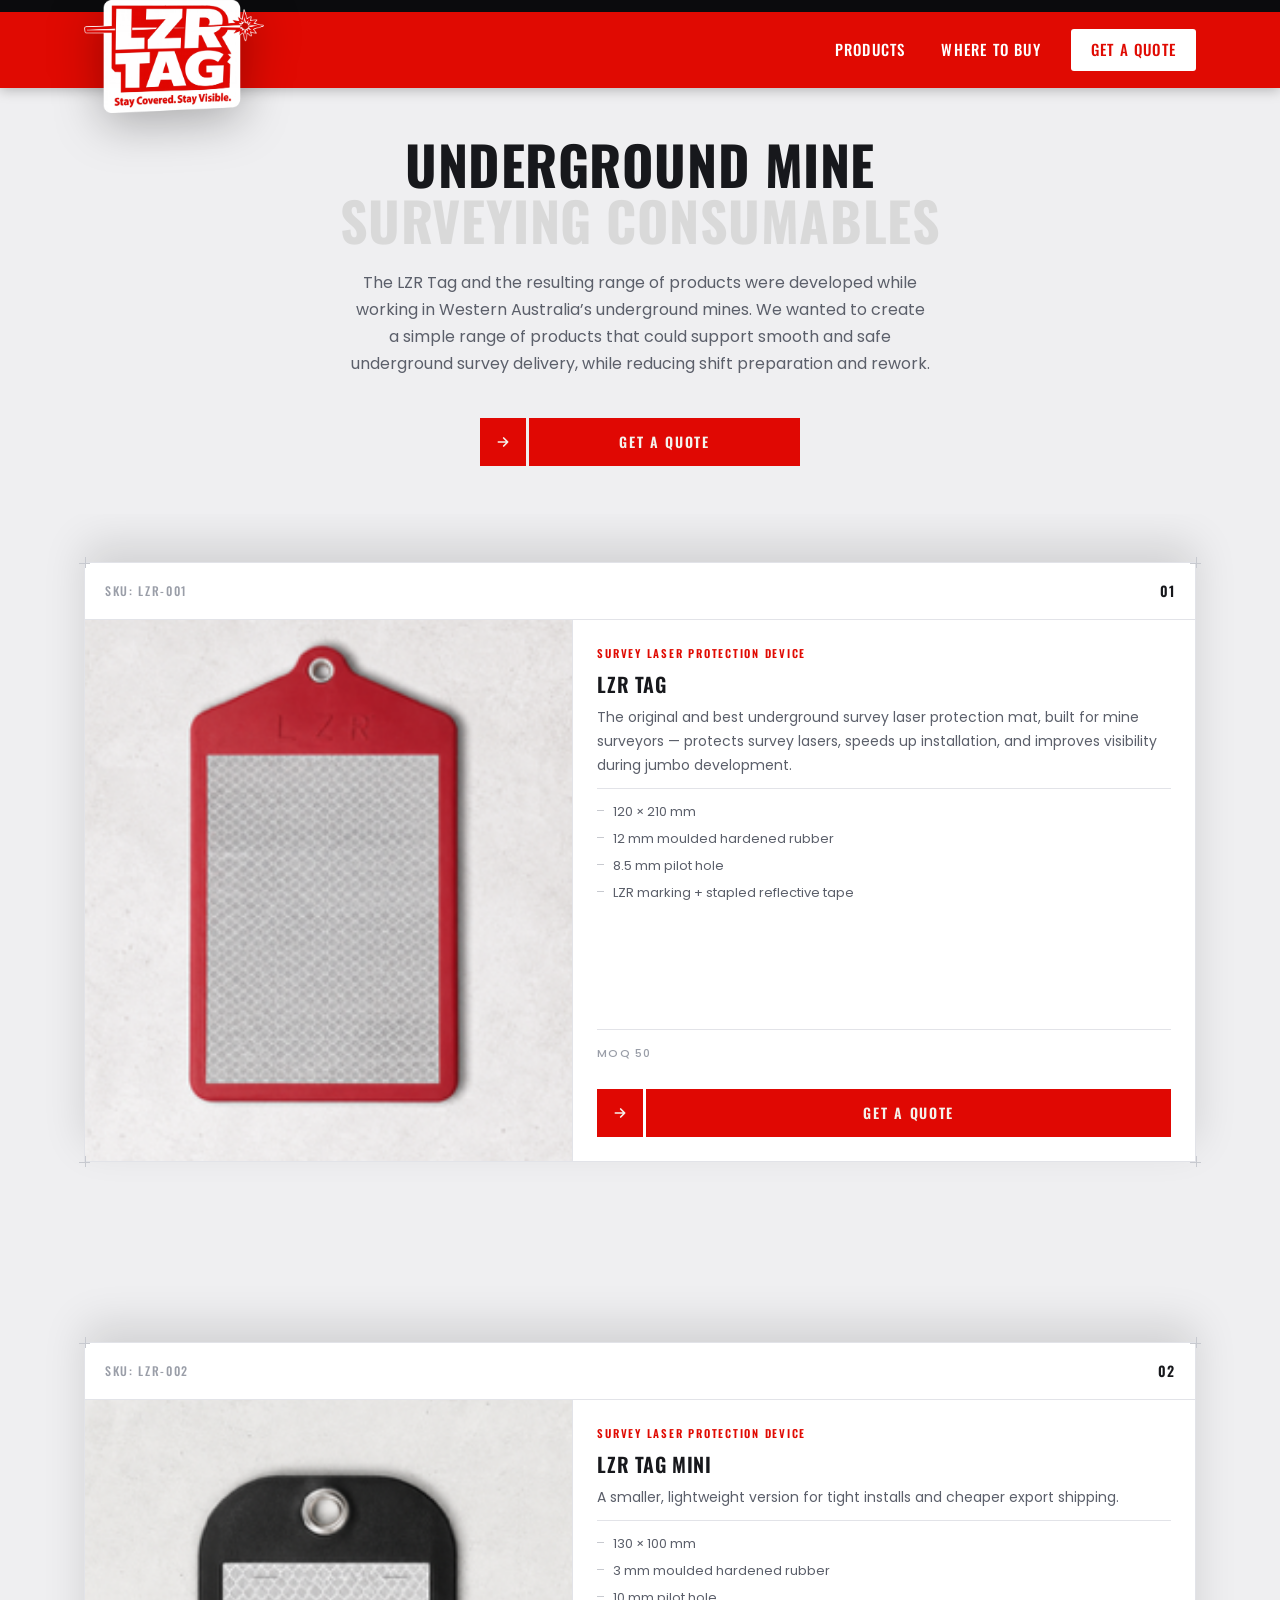
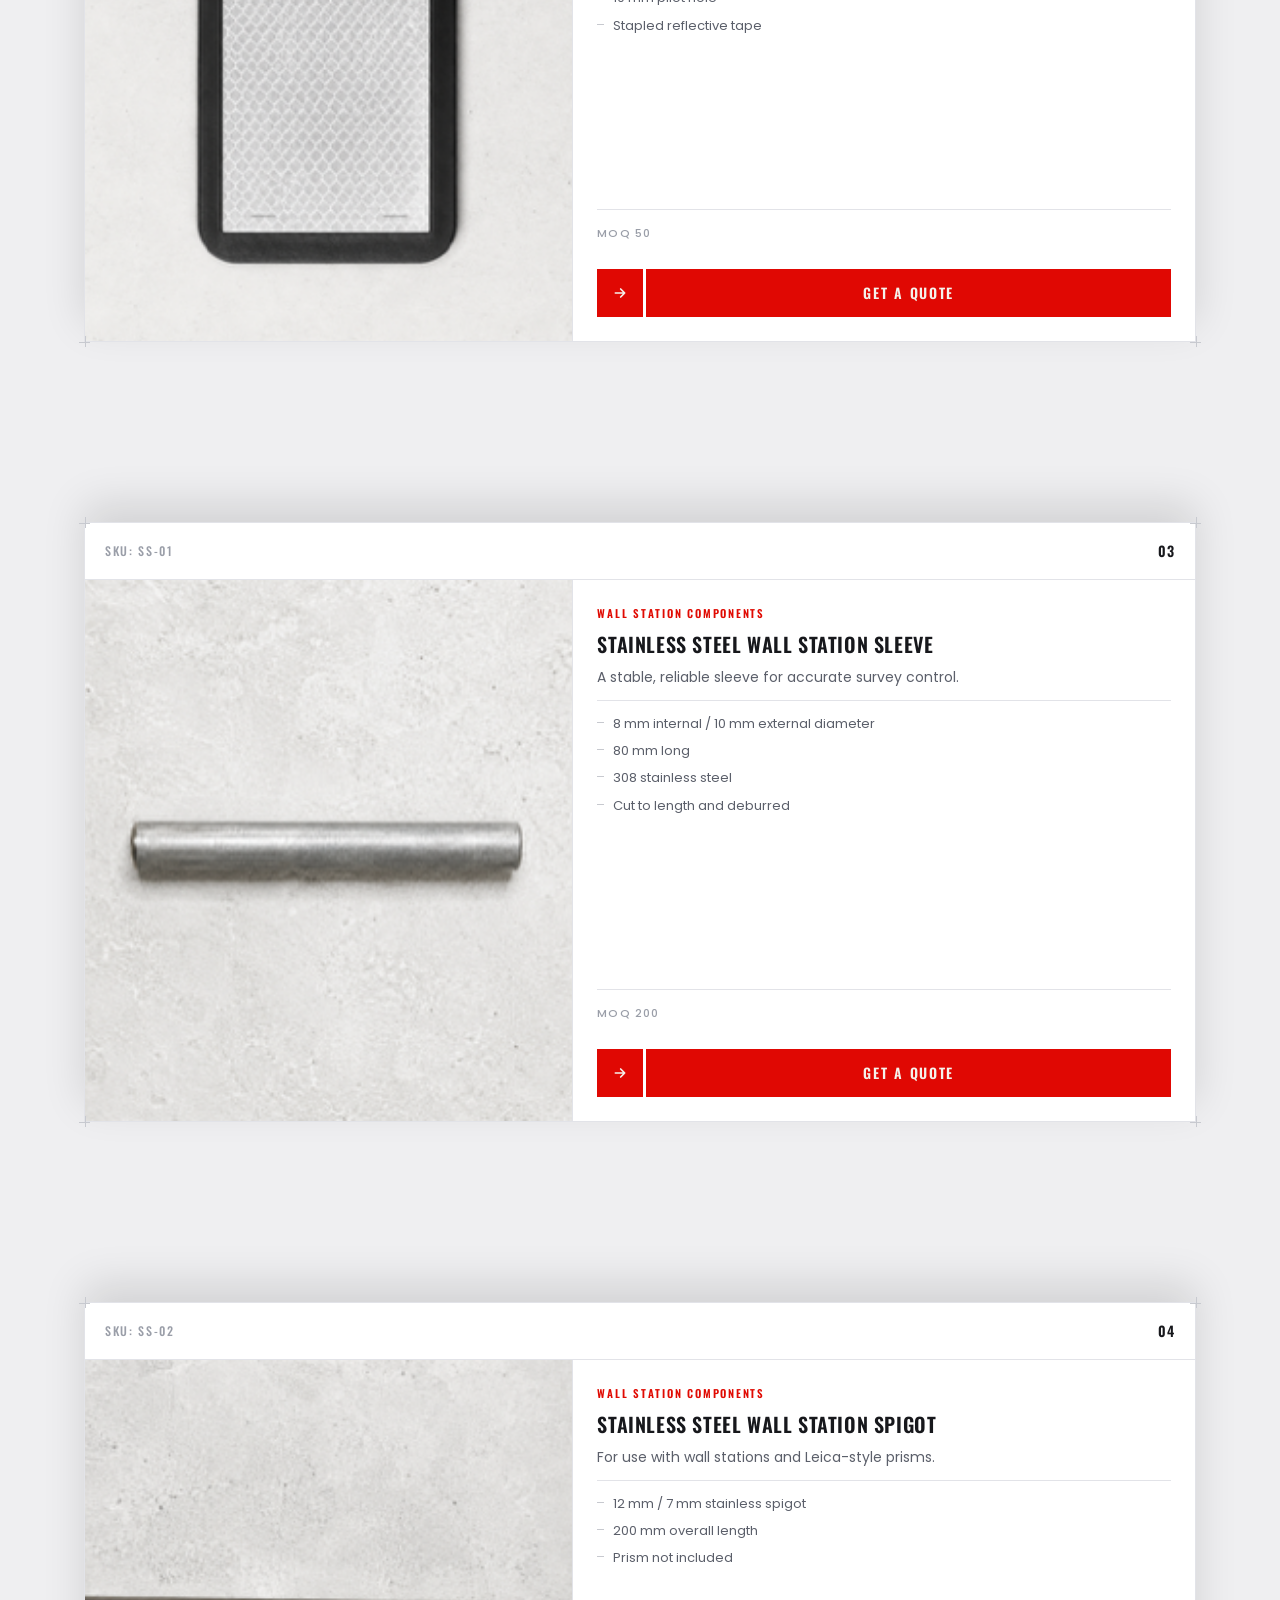
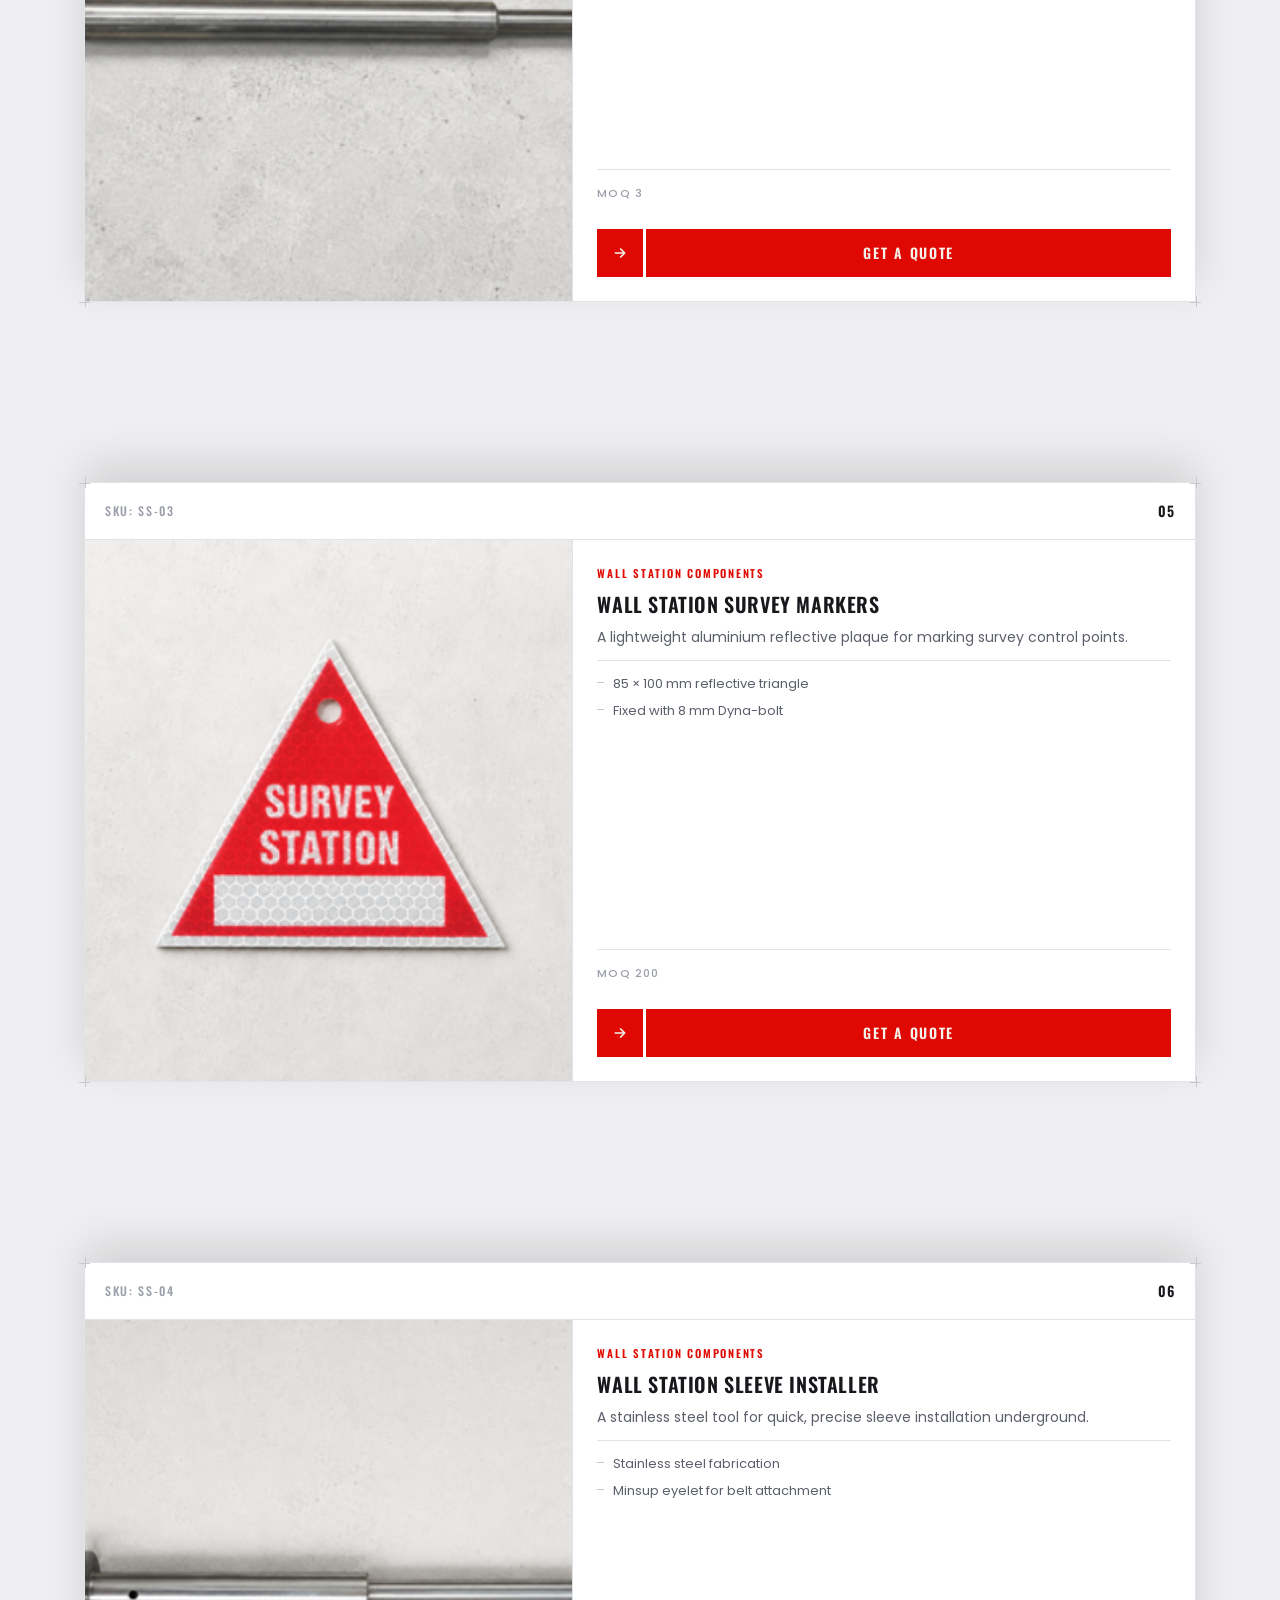
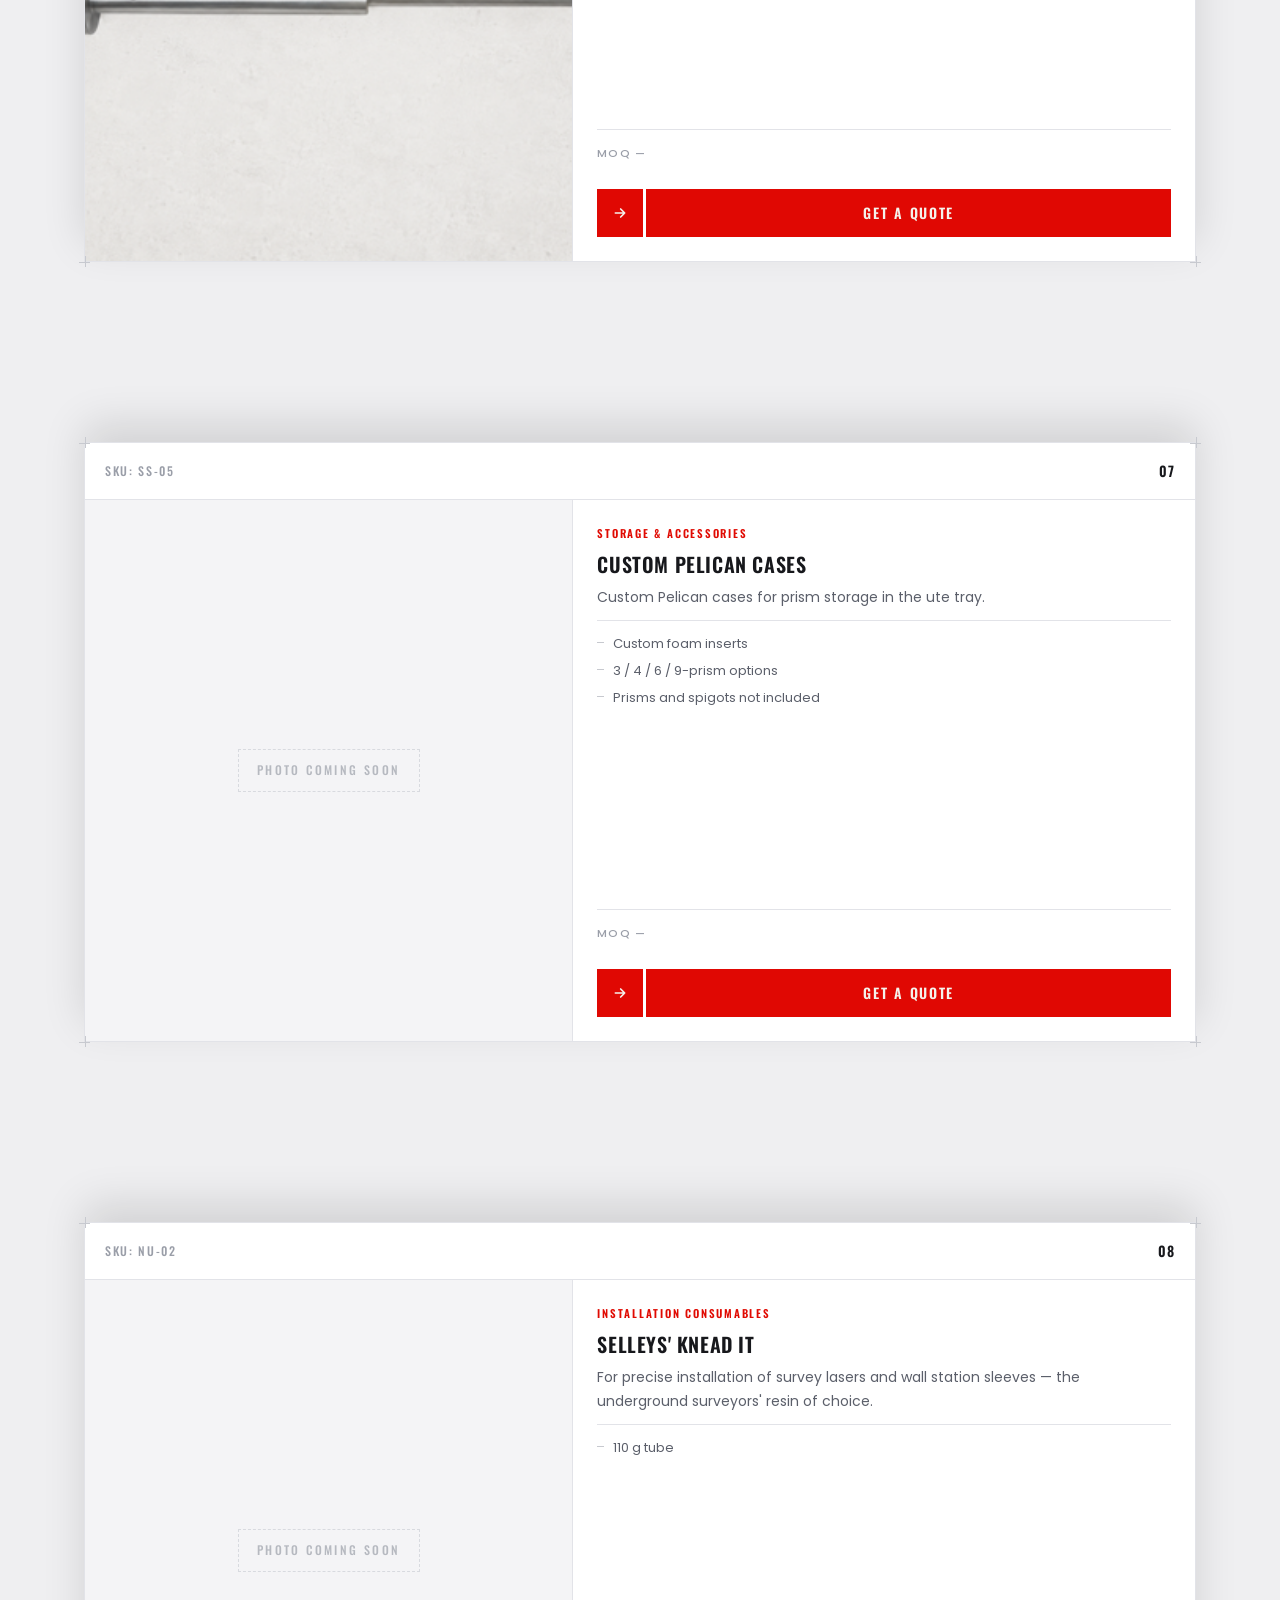
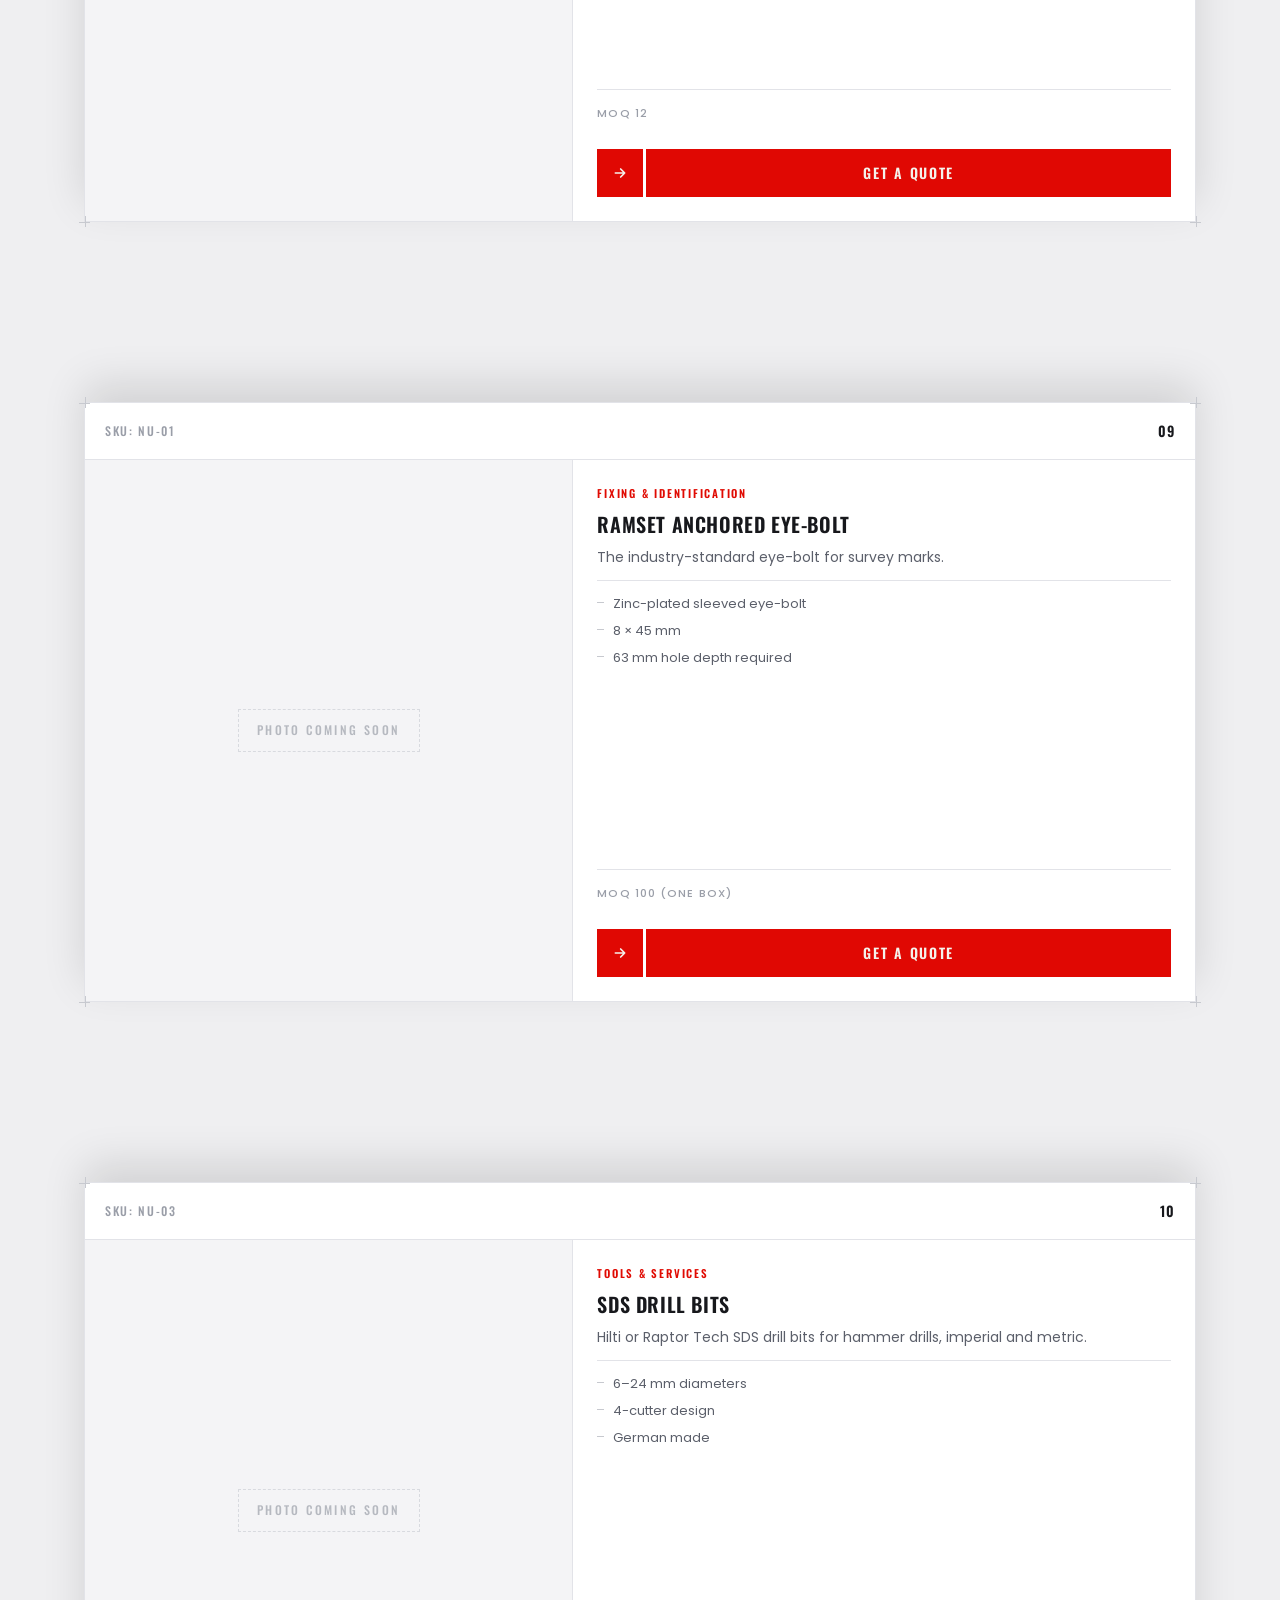
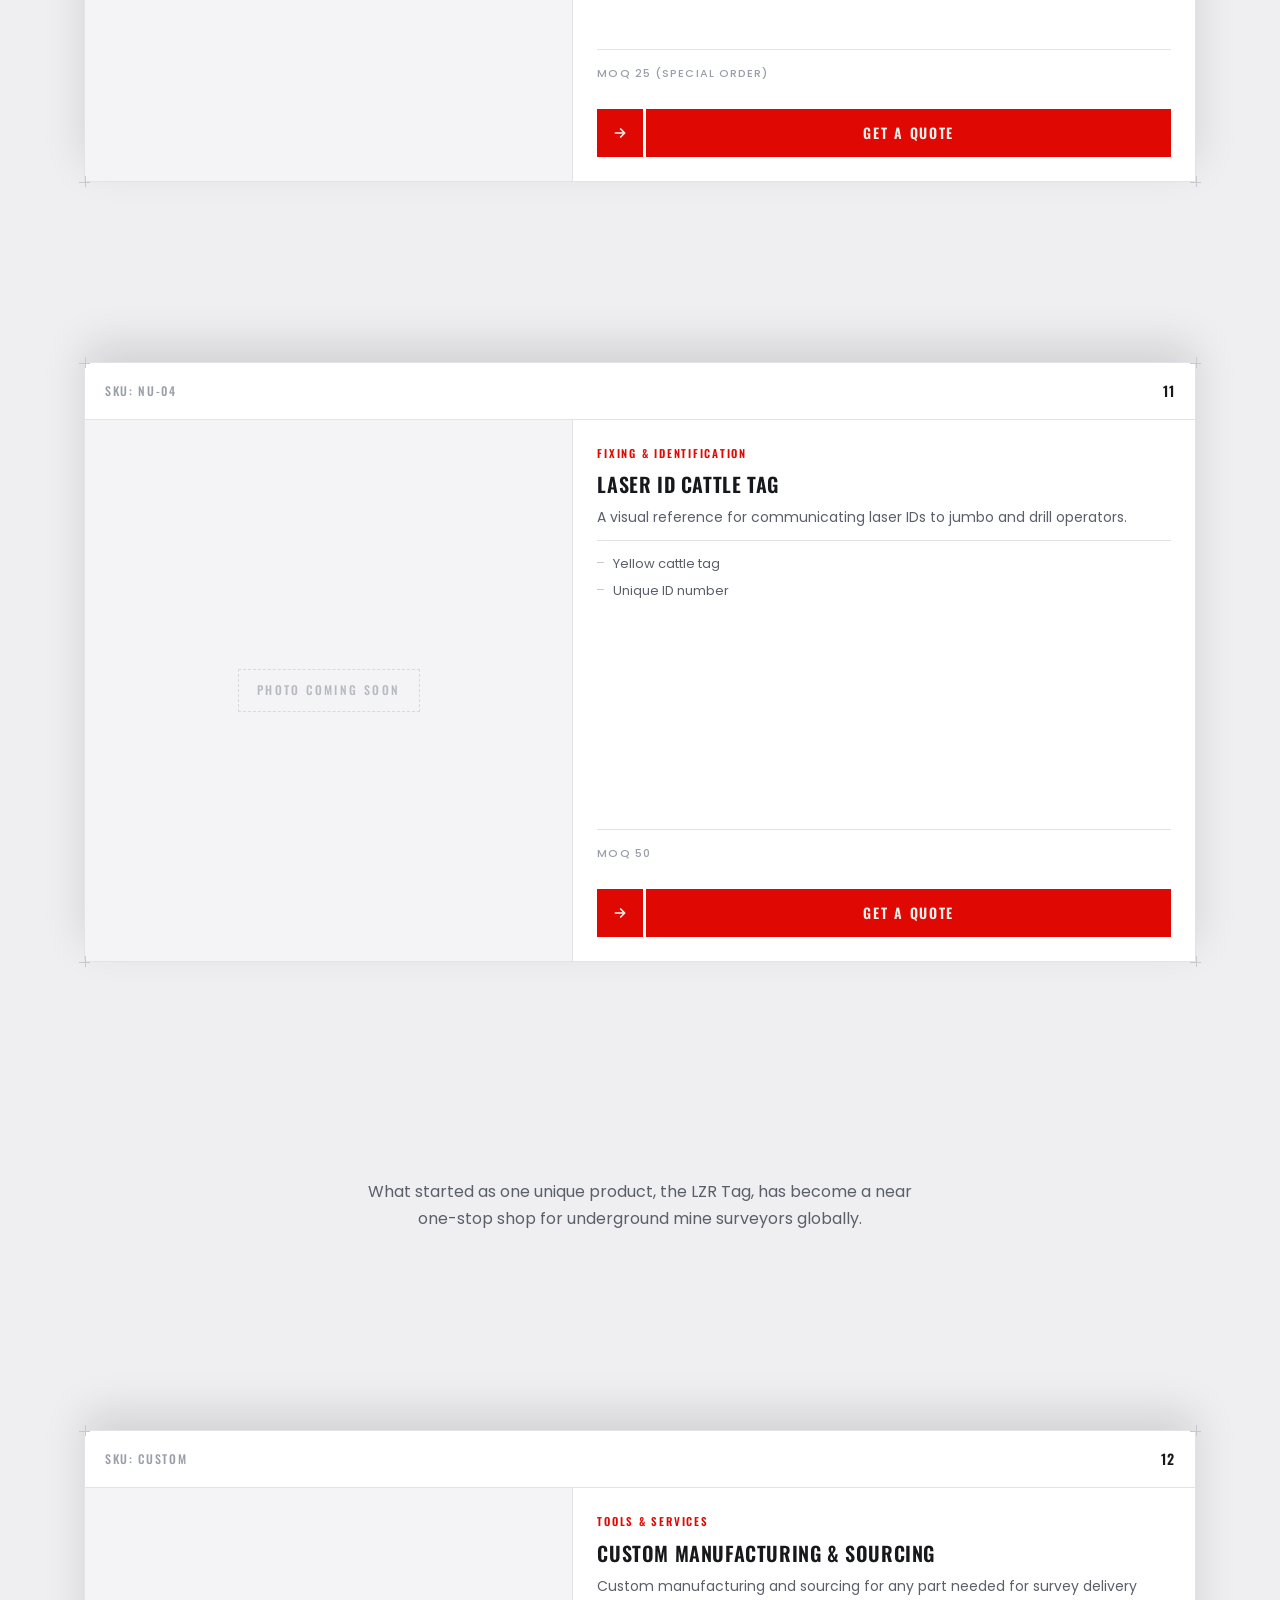
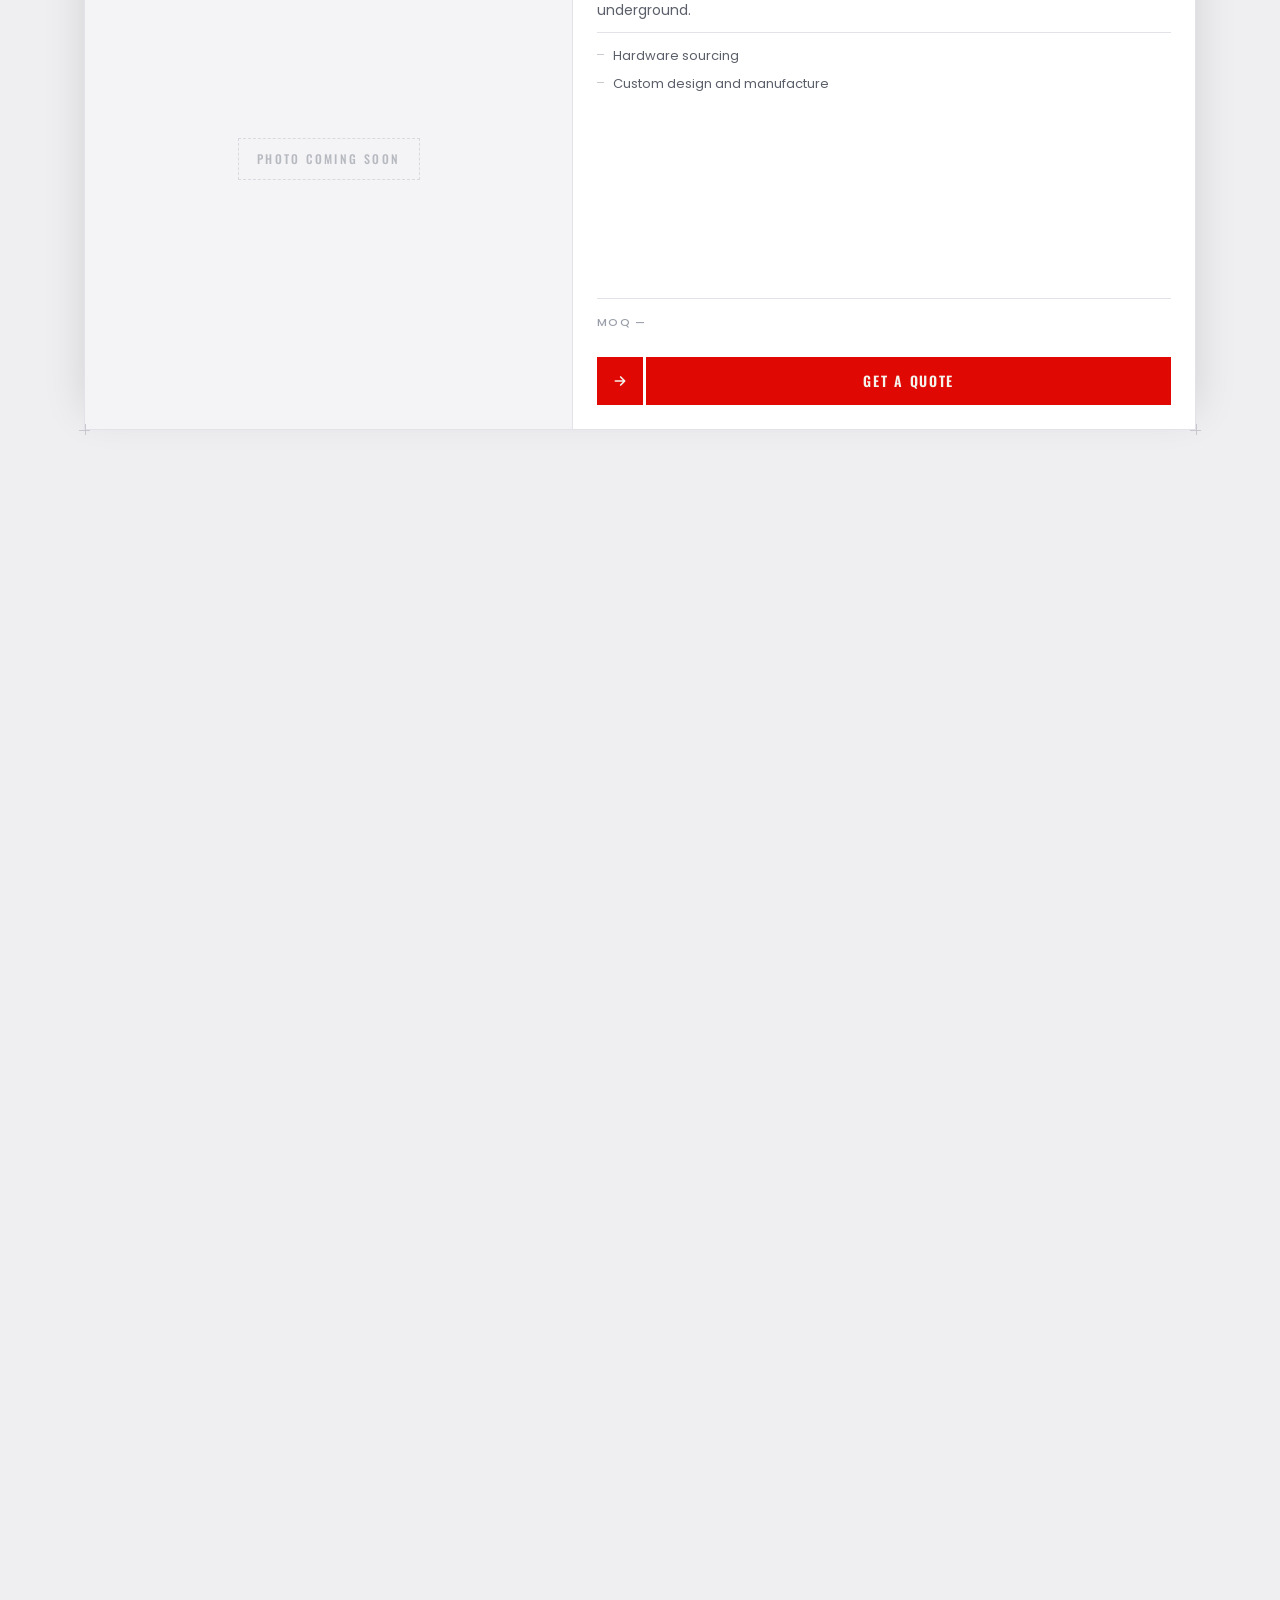
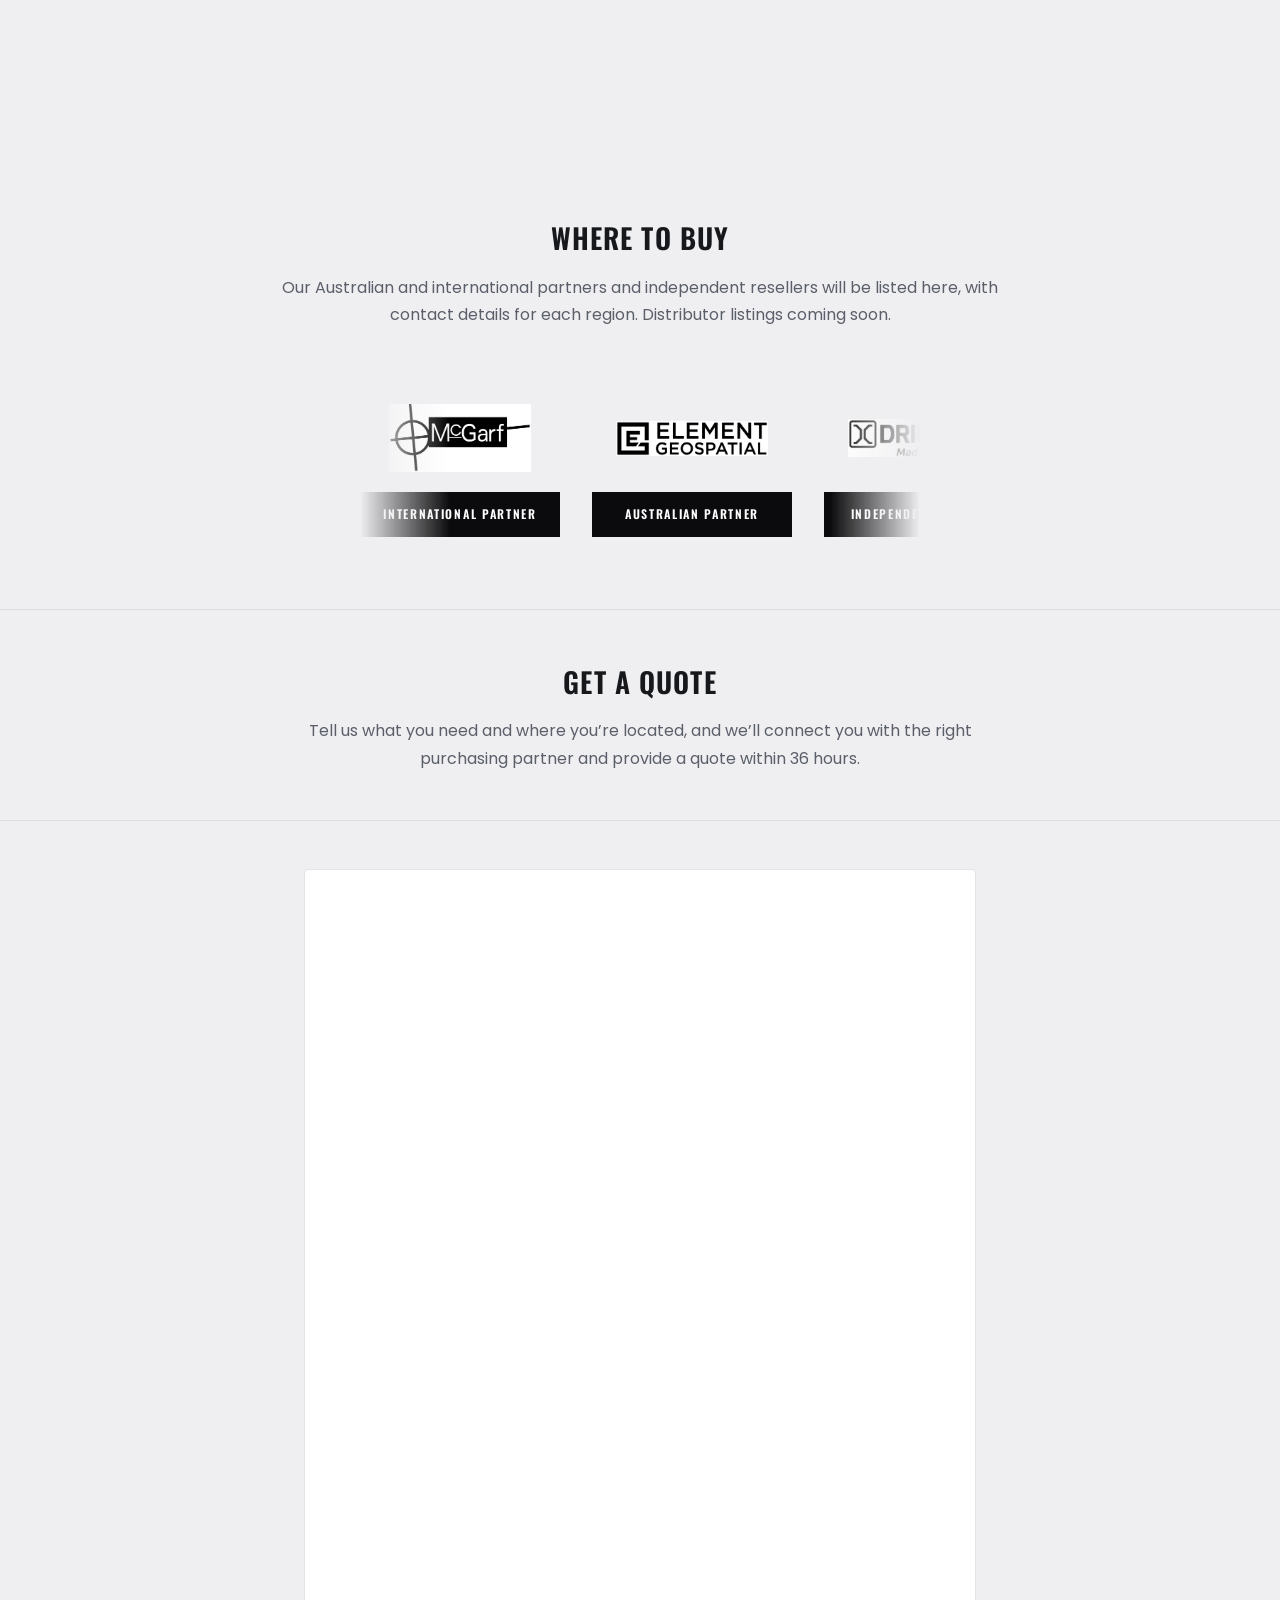
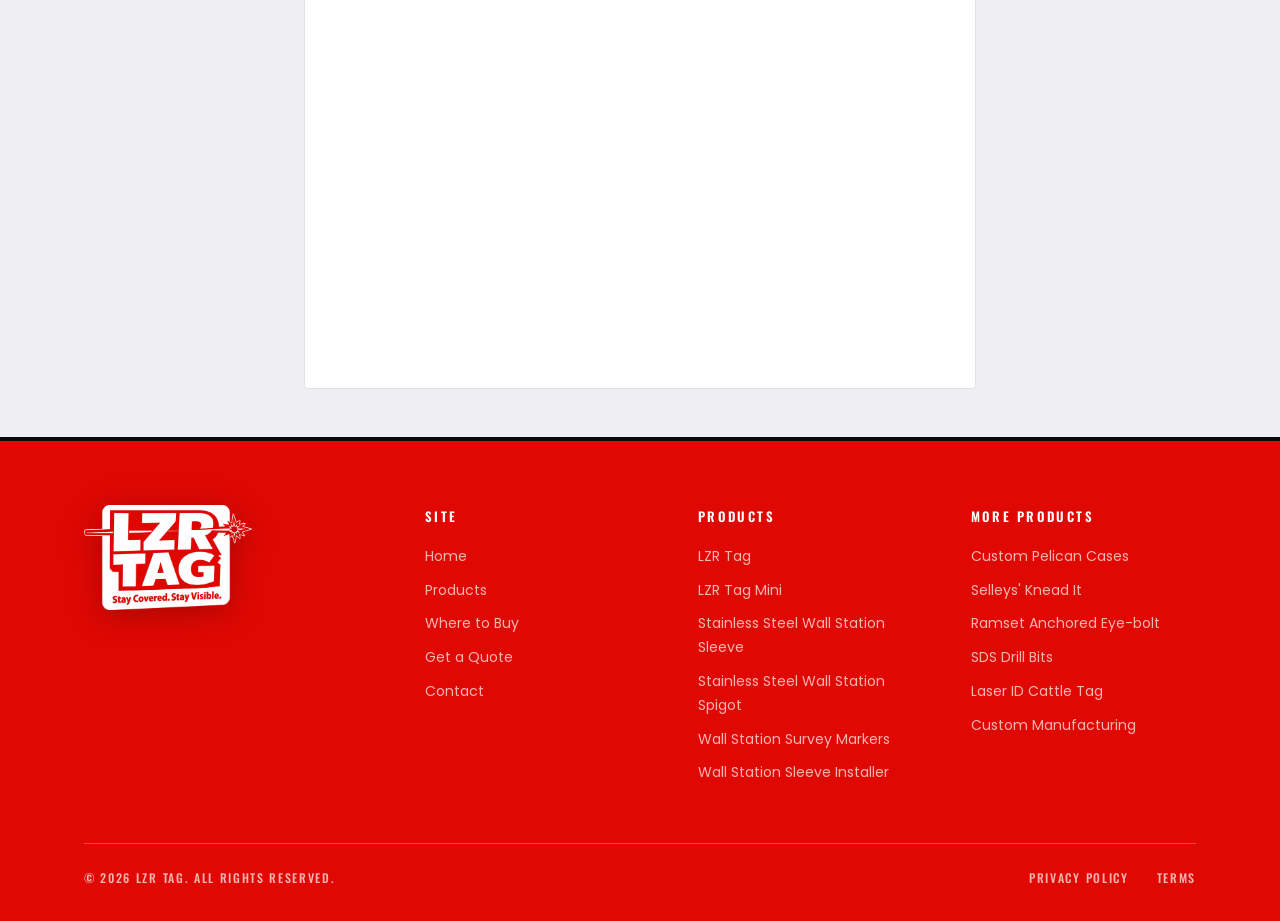
==== commit 85cf9975: "checkpoint before testing_agent_full_stack Emergent-Commit-Key: 53df62e2f9e185605210857e440a29bfb8ff" ====
--- a/frontend/public/index.html
+++ b/frontend/public/index.html
@@ -59,9 +59,7 @@
         <div class="sections">
 
             <section id="products" class="products-section" data-testid="section-products">
-                <div class="products-head">
-                    <p class="products-lead" data-testid="products-lead">What started as one unique product, the LZR Tag, has become a near one-stop shop for underground mine surveyors globally.</p>
-                </div>
+                <h2 class="sr-only" data-testid="products-heading">Products</h2>
                 <div class="product-grid">
 
                     <article class="product-card" data-testid="product-lzr-001">
@@ -338,6 +336,8 @@
                     </article>
 
                 </div>
+
+                <p class="products-interstitial" data-testid="products-interstitial">What started as one unique product, the LZR Tag, has become a near one-stop shop for underground mine surveyors globally.</p>
 
                 <div class="custom-zone" data-testid="custom-card-wrap">
                     <article class="product-card" data-testid="product-custom">
--- a/frontend/public/styles.css
+++ b/frontend/public/styles.css
@@ -67,7 +67,7 @@
 }
 
 .brand-logo {
-    width: 148px;
+    width: 180px;
     height: auto;
     margin-top: calc(-1 * var(--strip-h));
     filter: drop-shadow(0 10px 24px rgba(0, 0, 0, 0.3));
@@ -166,16 +166,29 @@
 
 .hero-track {
     position: relative;
+    z-index: 5;
 }
 
 .hero {
-    position: static;
-    height: 80vh;
+    position: sticky;
+    top: 0;
     display: flex;
     flex-direction: column;
     justify-content: flex-start;
     padding: calc(var(--header-h) + var(--strip-h) + 48px) 24px 48px;
     background: var(--bg);
+}
+
+/* Solid-to-solid blend into the Products background: never translucent */
+.hero::after {
+    content: '';
+    position: absolute;
+    left: 0;
+    right: 0;
+    bottom: 0;
+    height: 180px;
+    background: linear-gradient(to bottom, var(--hero-blend-top, var(--bg)), var(--bg));
+    pointer-events: none;
 }
 
 .hero-dots {
@@ -185,6 +198,13 @@
     pointer-events: none;
     background-image: radial-gradient(circle, rgba(206, 208, 214, 1) 1.5px, transparent 1.6px);
     background-size: 26px 26px;
+    -webkit-mask-image: linear-gradient(to bottom, #000 calc(100% - 180px), transparent 100%);
+    mask-image: linear-gradient(to bottom, #000 calc(100% - 180px), transparent 100%);
+}
+
+/* Pin disabled below 768px and for reduced motion: static hero, final colours */
+@media (max-width: 767px), (prefers-reduced-motion: reduce) {
+    .hero { position: static; }
 }
 
 .hero-inner {
@@ -262,7 +282,7 @@
 .sections {
     max-width: 1160px;
     margin: 0 auto;
-    padding: 32px 24px 96px;
+    padding: 16px 24px 96px;
     display: flex;
     flex-direction: column;
     gap: 32px;
@@ -398,22 +418,31 @@
 
 /* ---------- Products ---------- */
 
-.products-head { display: block; }
-
-.products-lead {
-    font-family: var(--font-body);
-    font-size: 21px;
-    line-height: 1.6;
+.sr-only {
+    position: absolute;
+    width: 1px;
+    height: 1px;
+    padding: 0;
+    margin: -1px;
+    overflow: hidden;
+    clip: rect(0 0 0 0);
+    clip-path: inset(50%);
+    white-space: nowrap;
+    border: 0;
+}
+
+.products-interstitial {
+    max-width: 62ch;
+    margin: 0 auto;
+    padding: clamp(72px, 12vh, 120px) 24px;
+    text-align: center;
+    font-size: 16px;
+    line-height: 1.7;
     color: var(--muted);
-    text-align: center;
-    max-width: 62ch;
-    margin: 0 auto;
-}
-
-.products-section .section-copy { color: var(--ink); }
+}
 
 .product-grid {
-    margin-top: 40px;
+    margin-top: 32px;
 }
 
 .product-grid .product-card {
@@ -836,8 +865,6 @@
         box-shadow: none;
     }
 
-    .products-head { gap: 20px; }
-
     .footer-main { grid-template-columns: 1fr 1fr; gap: 36px; }
 
     .footer-bottom { flex-direction: column; align-items: flex-start; }
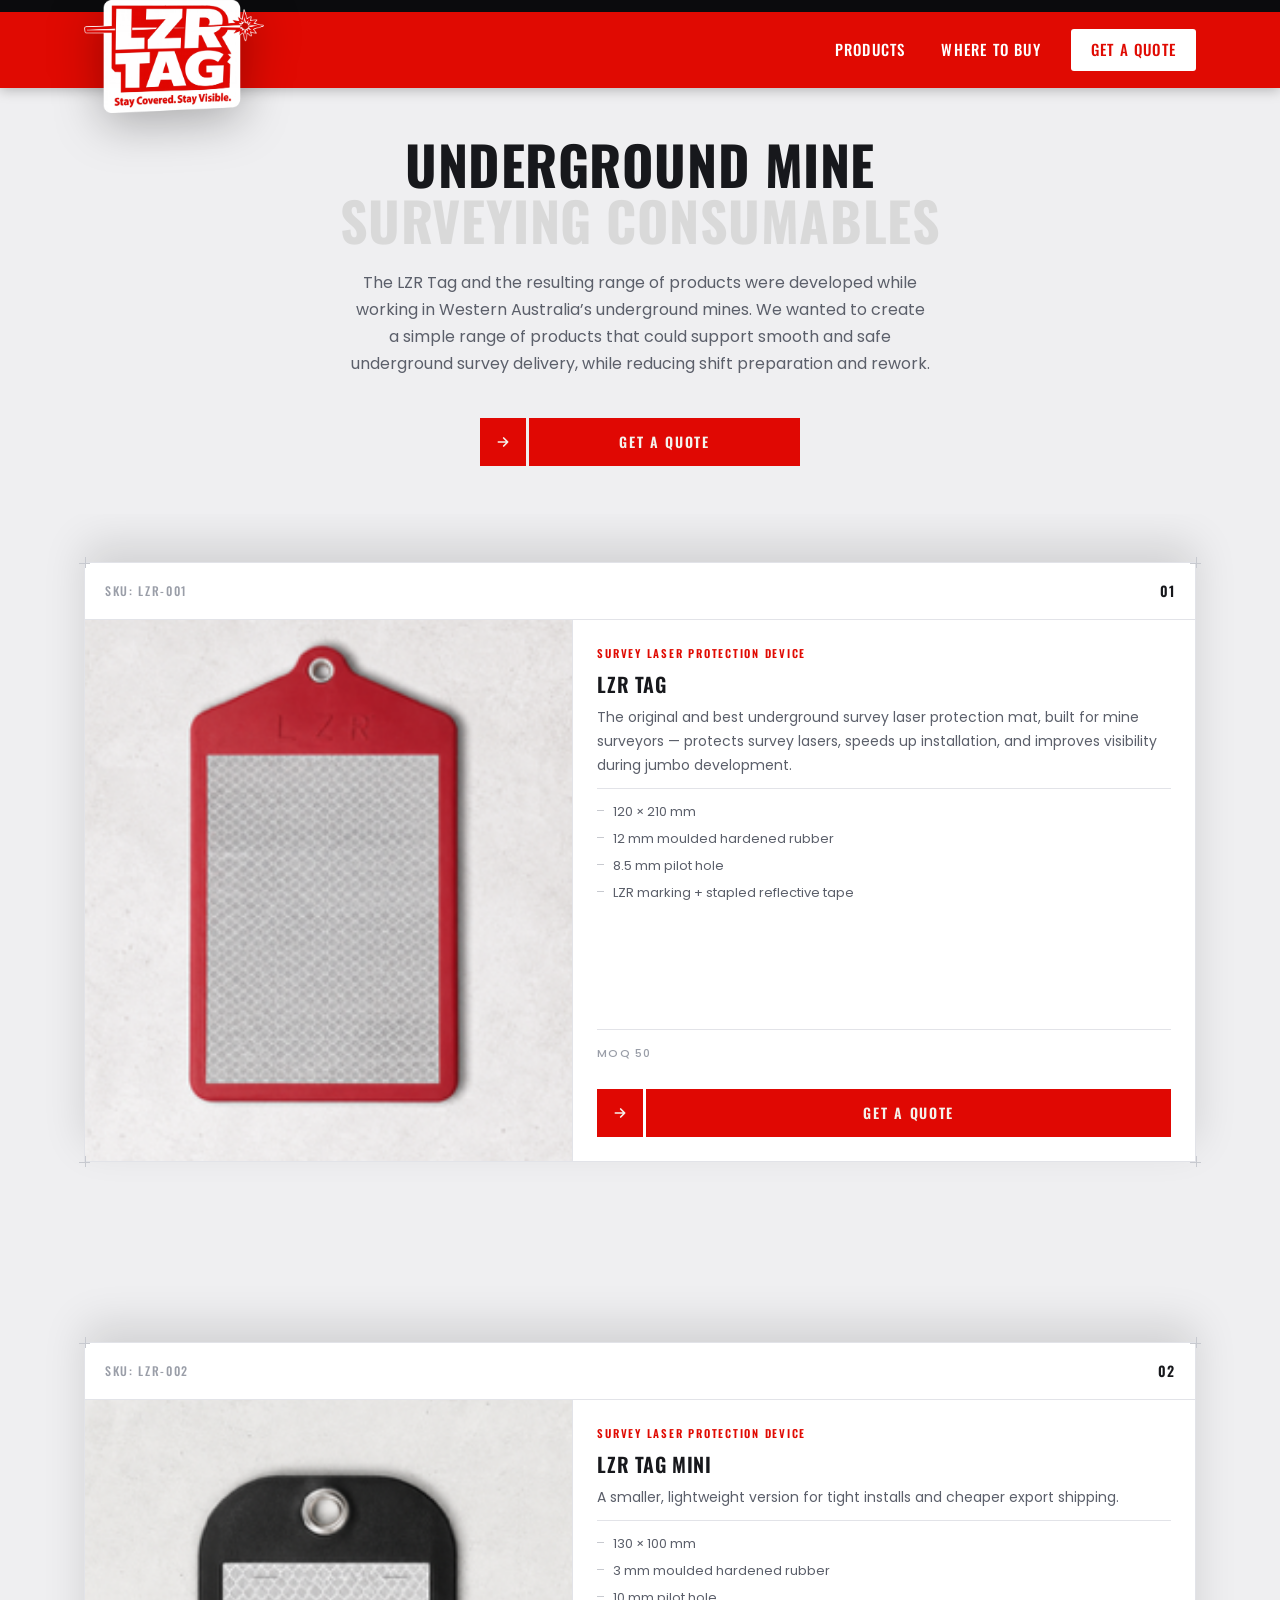
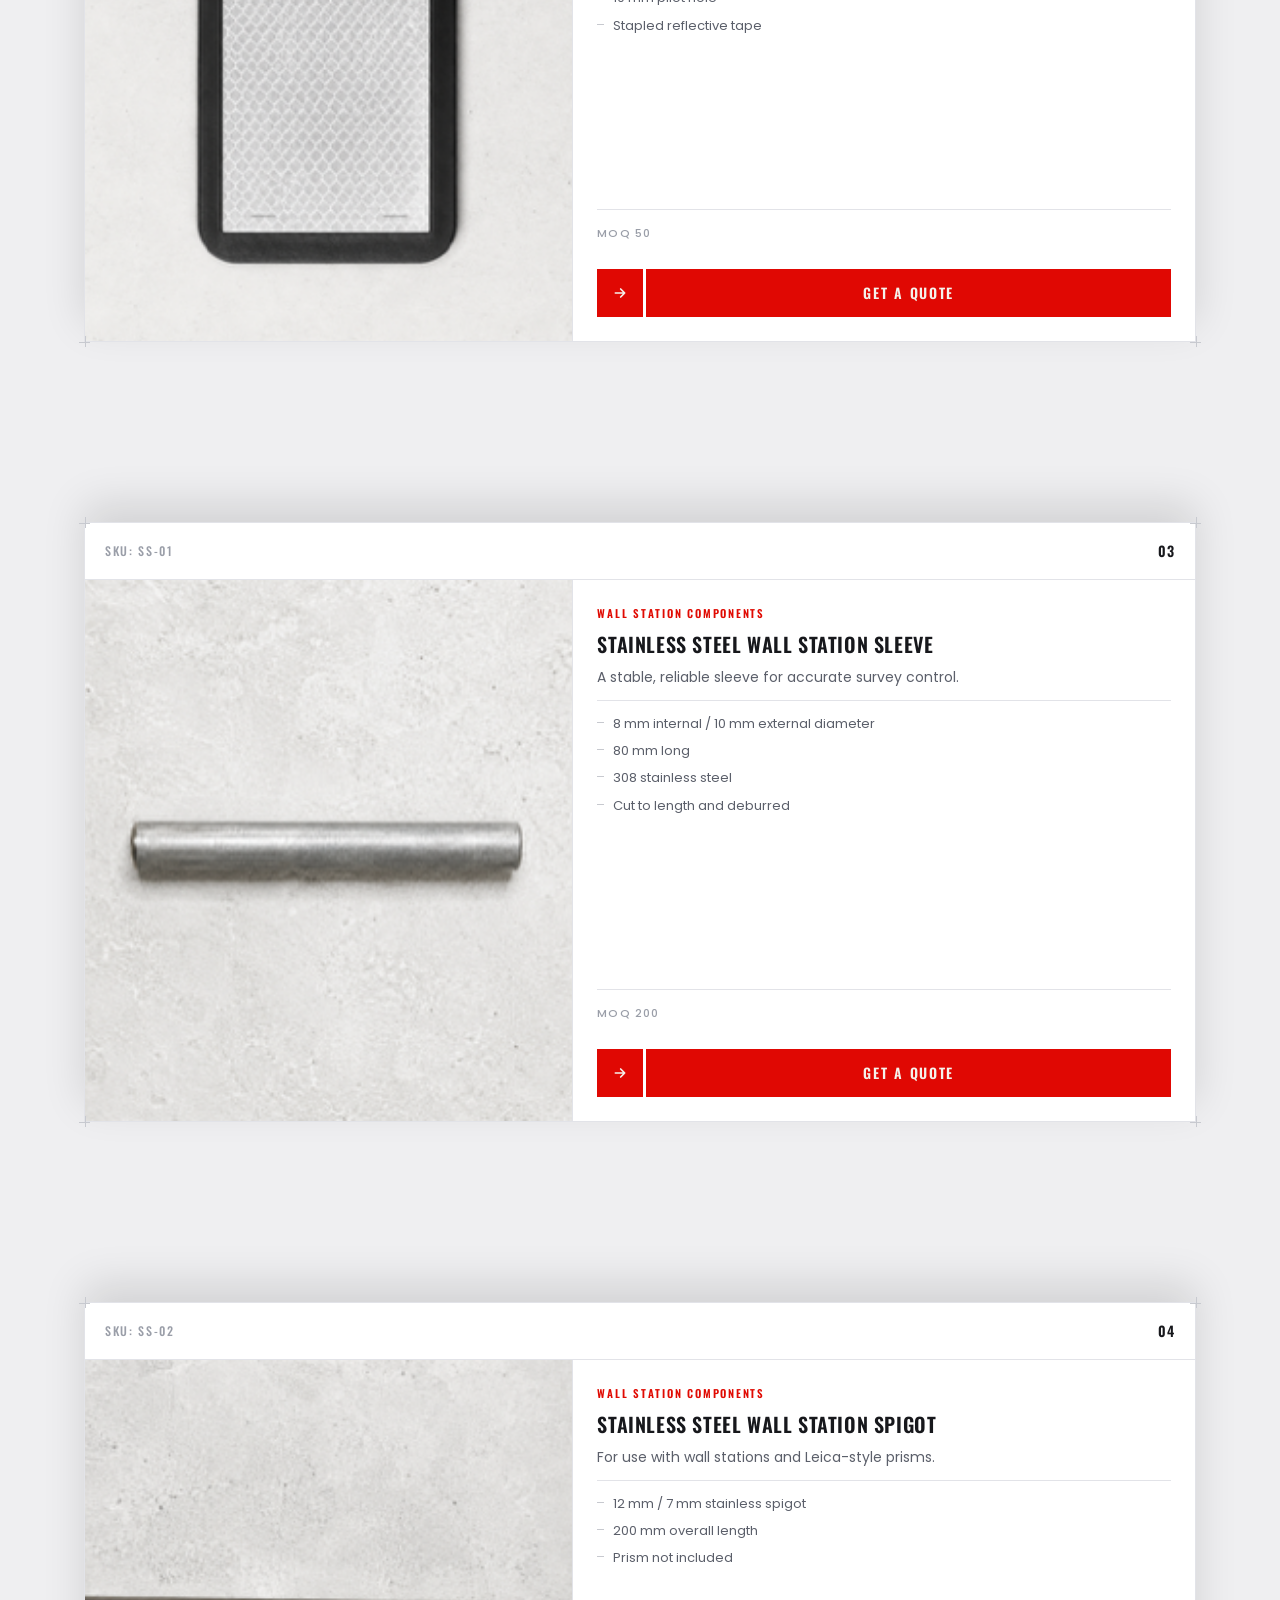
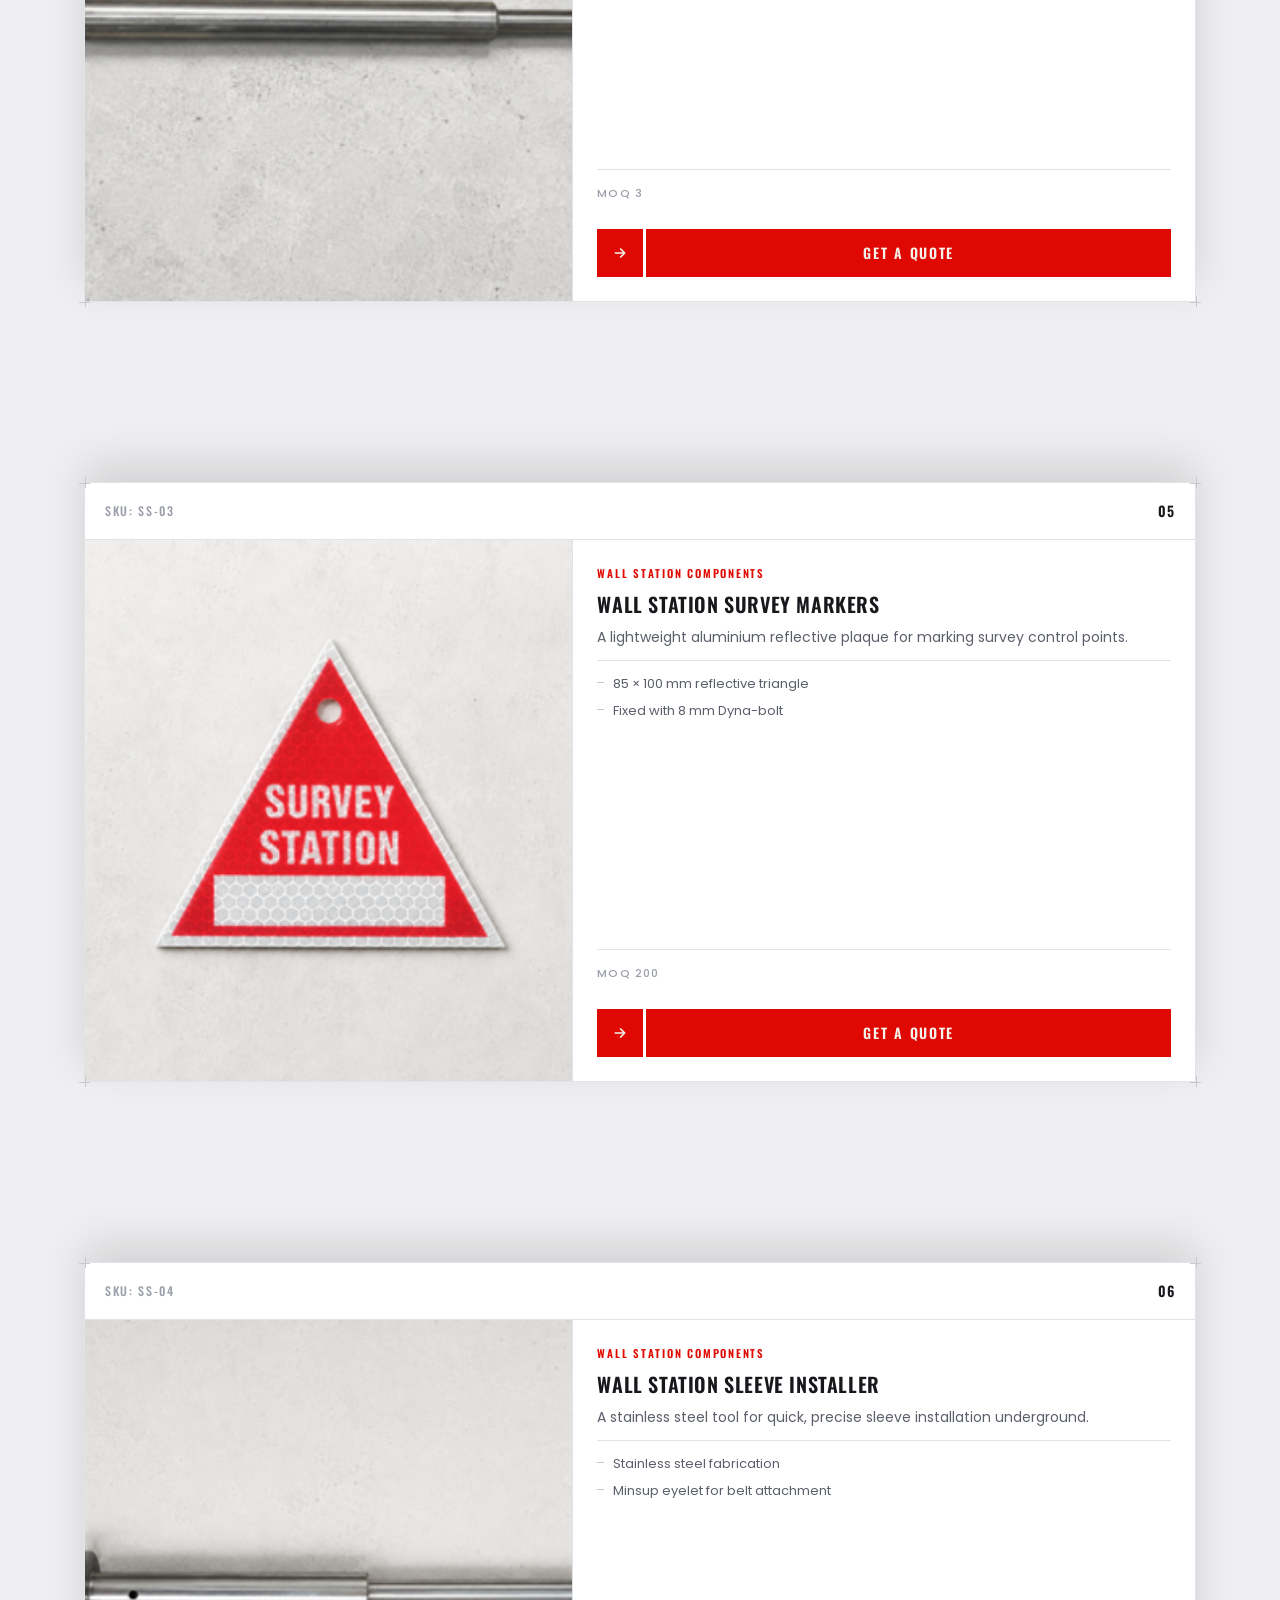
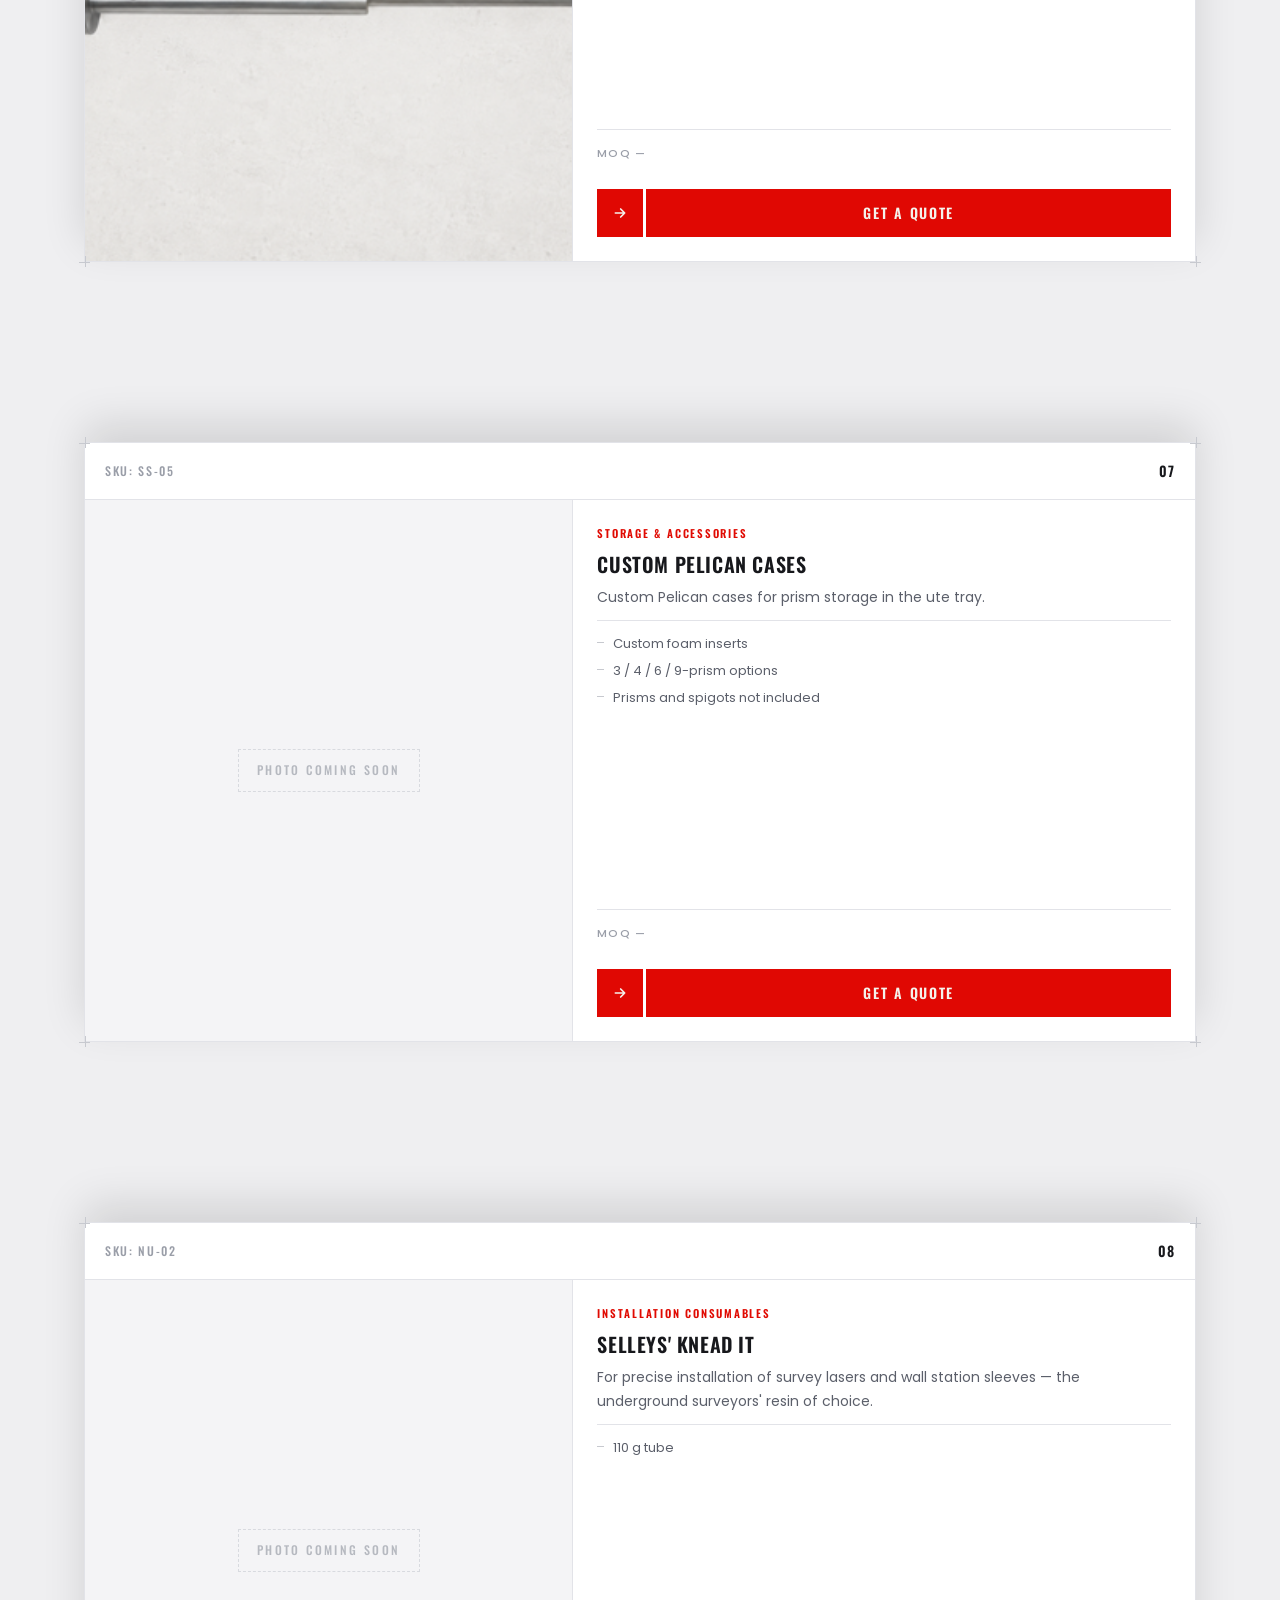
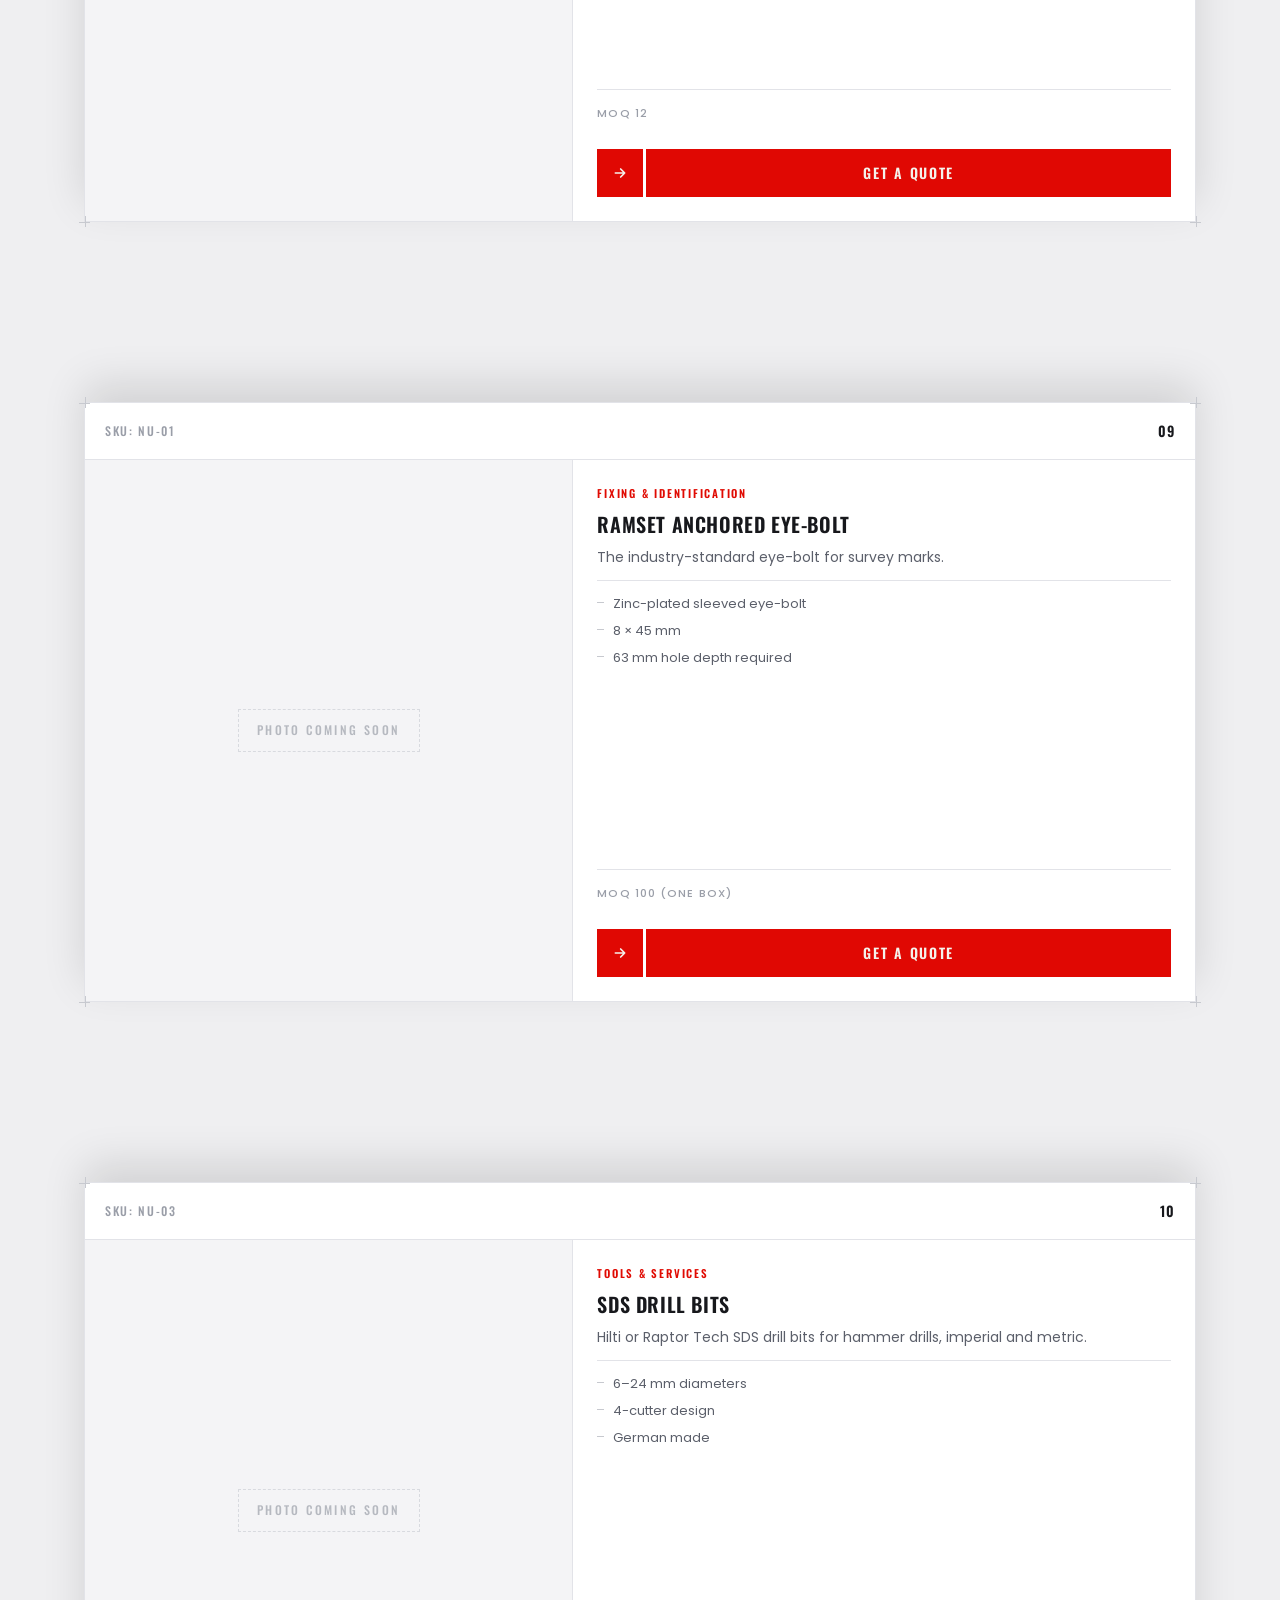
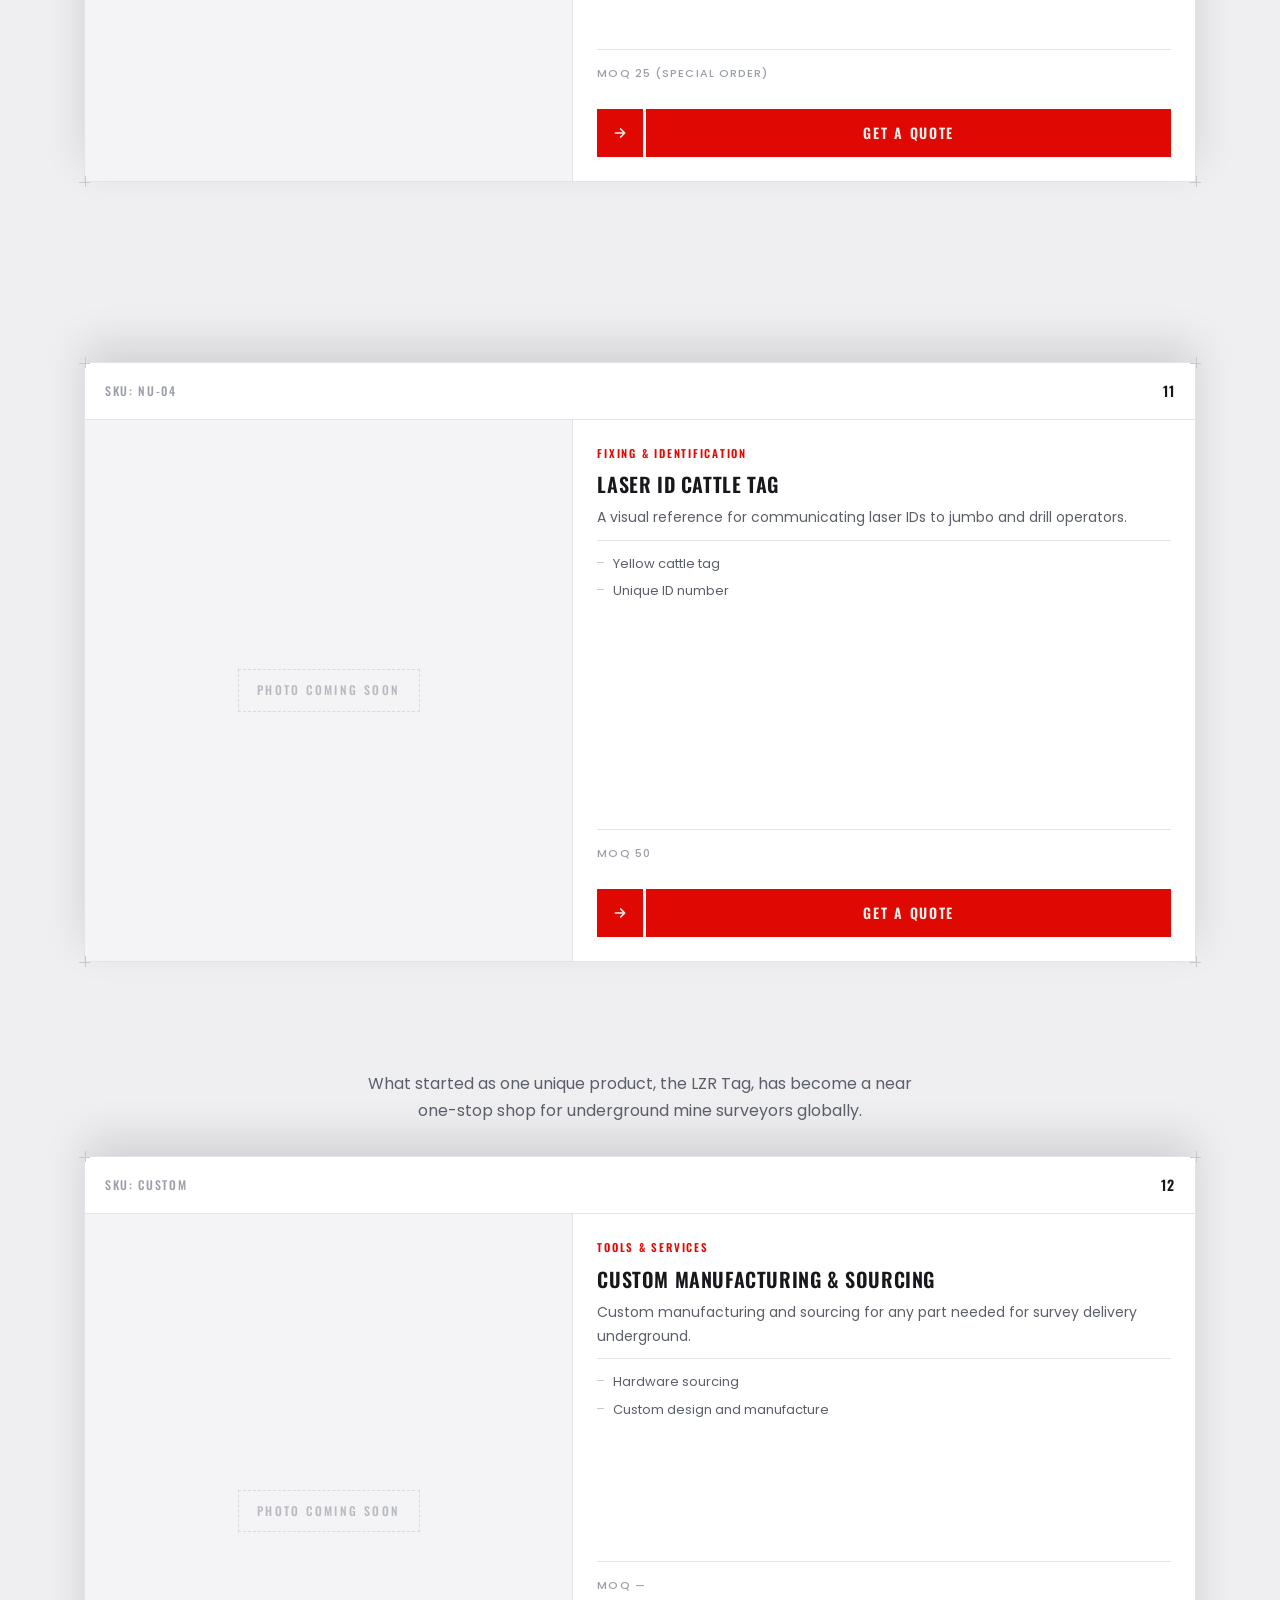
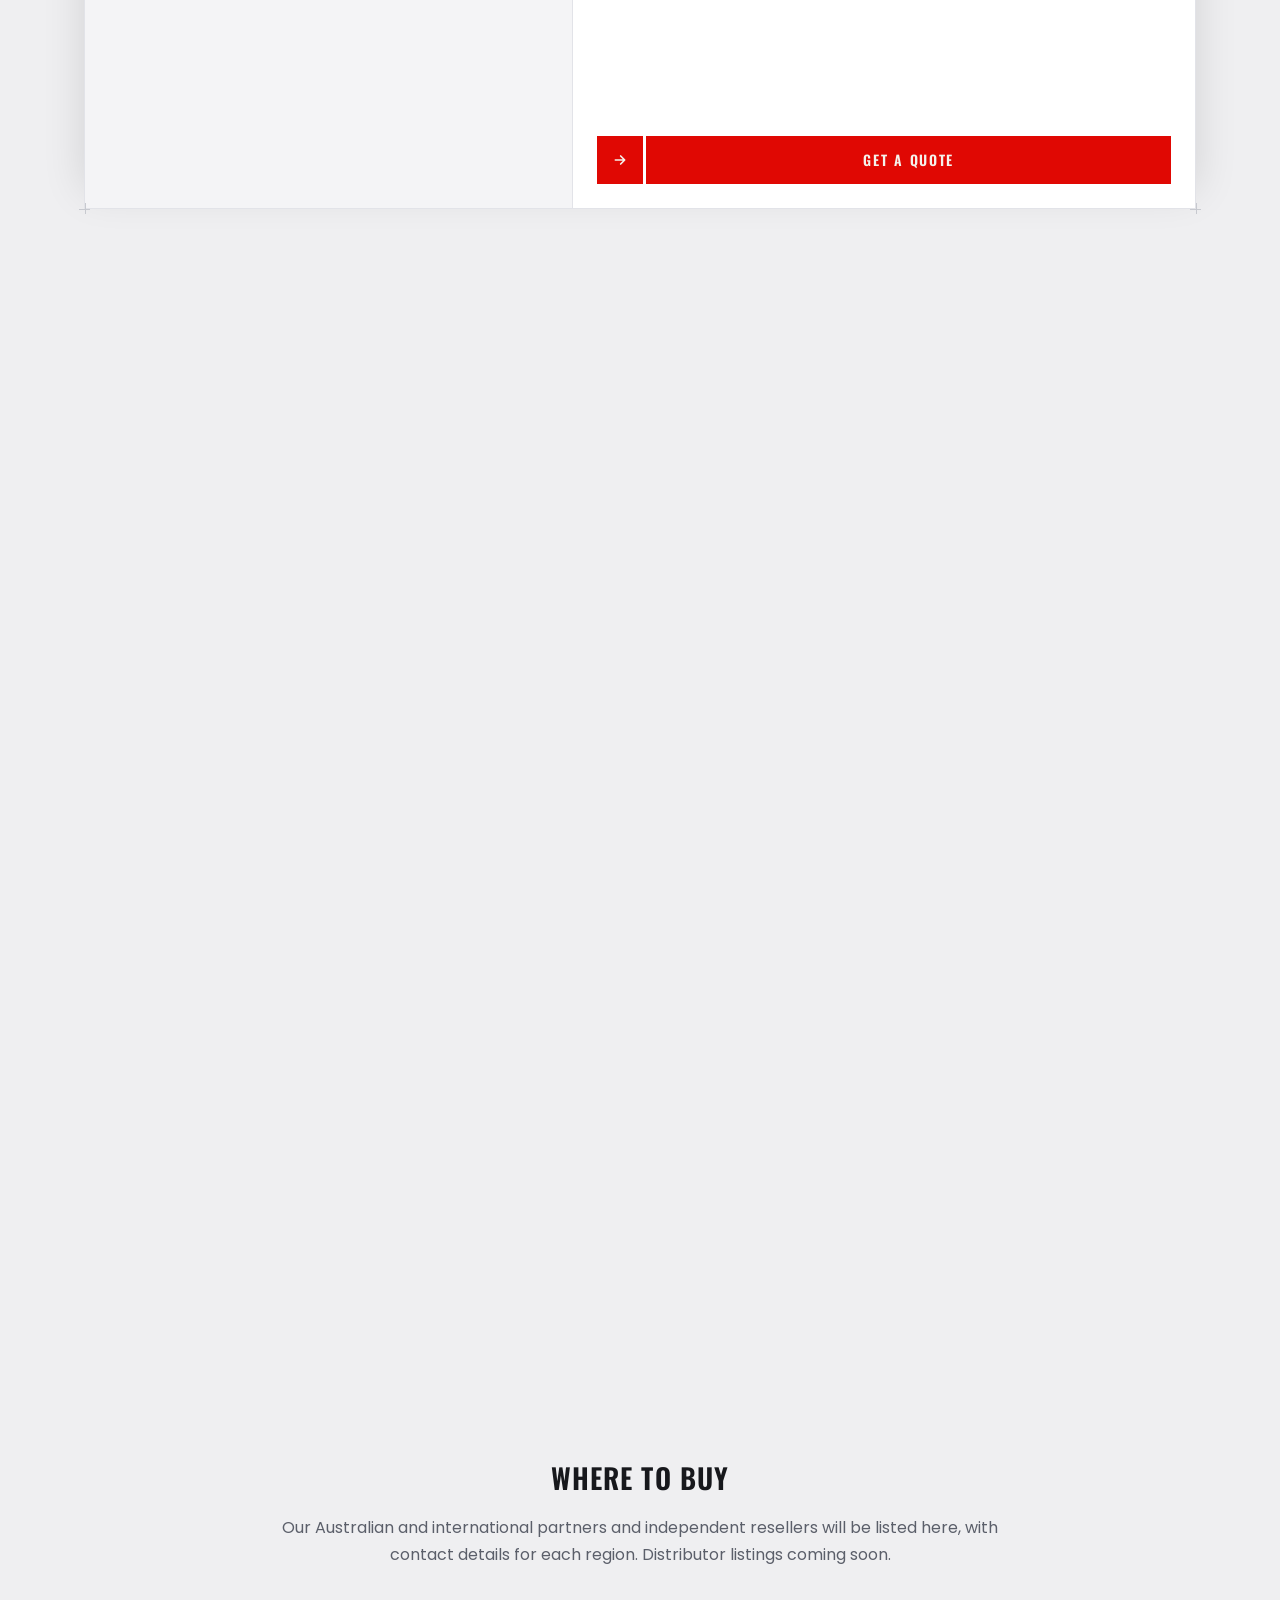
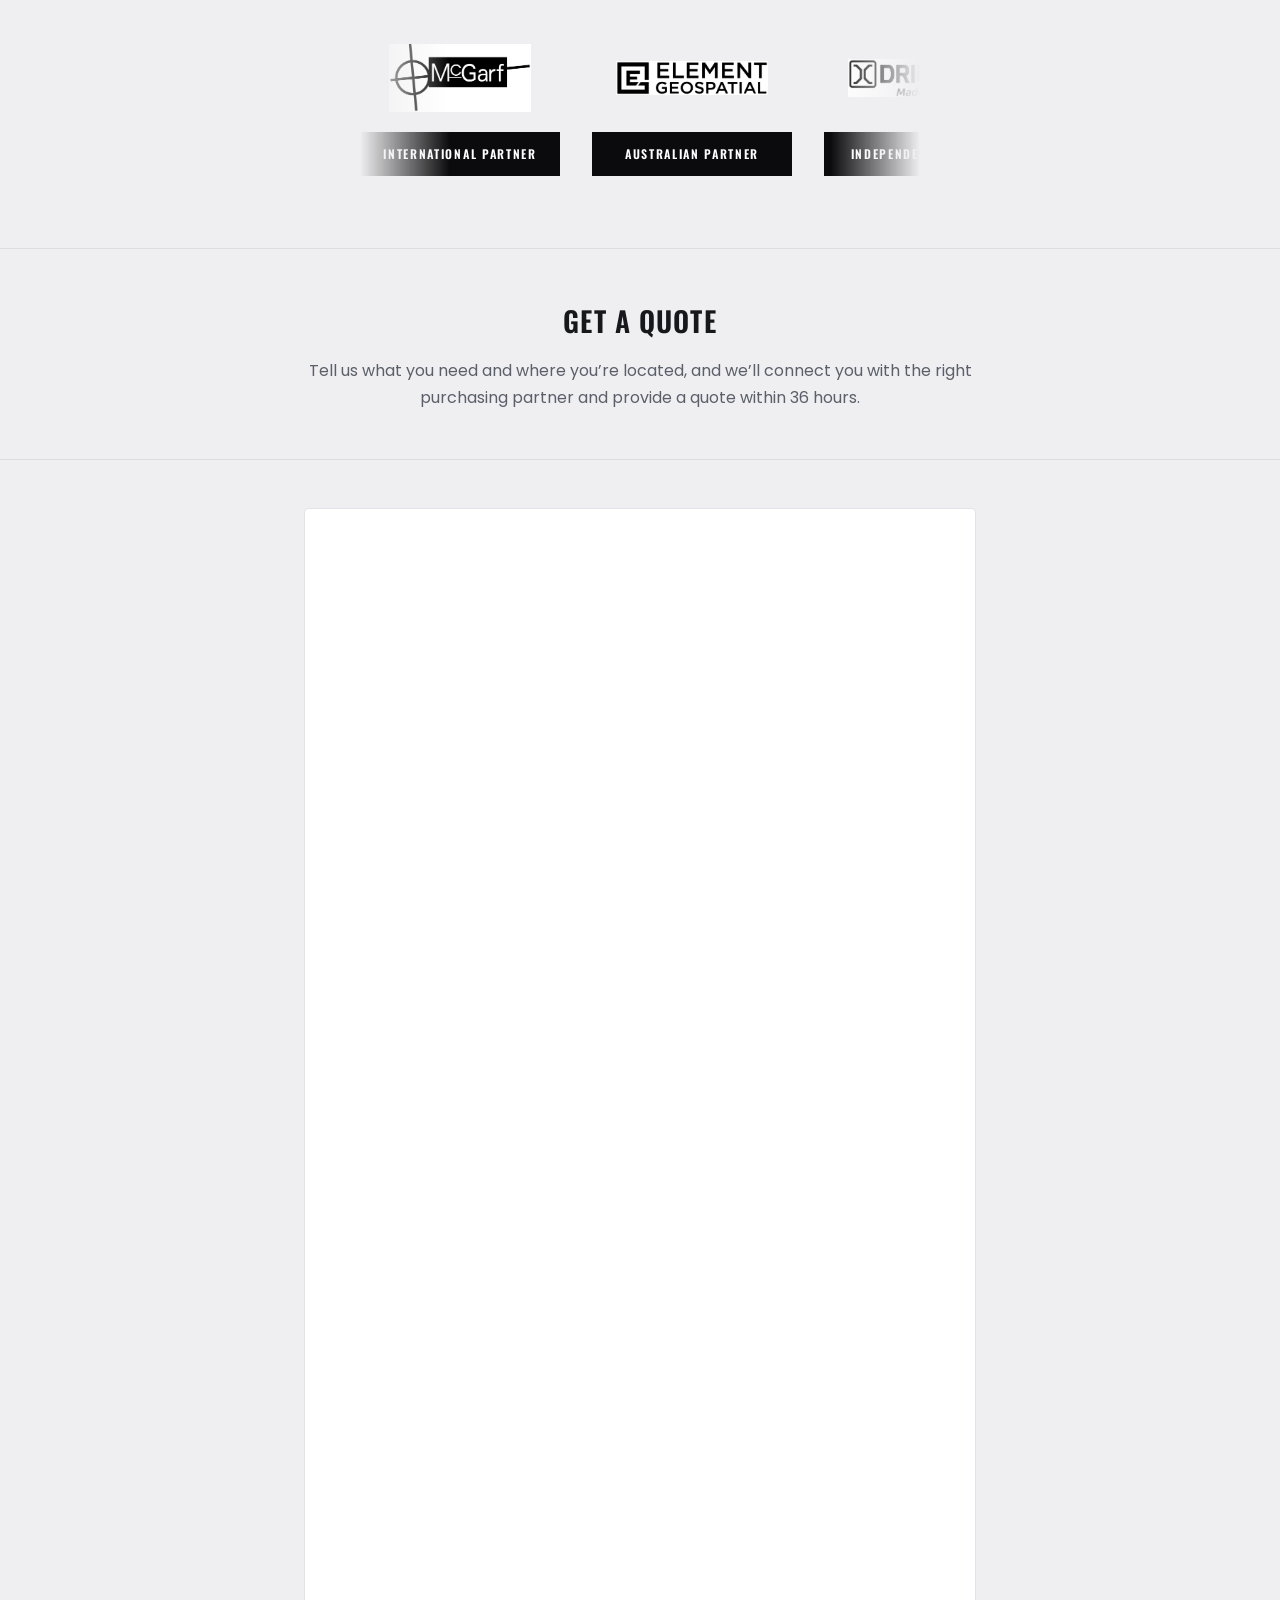
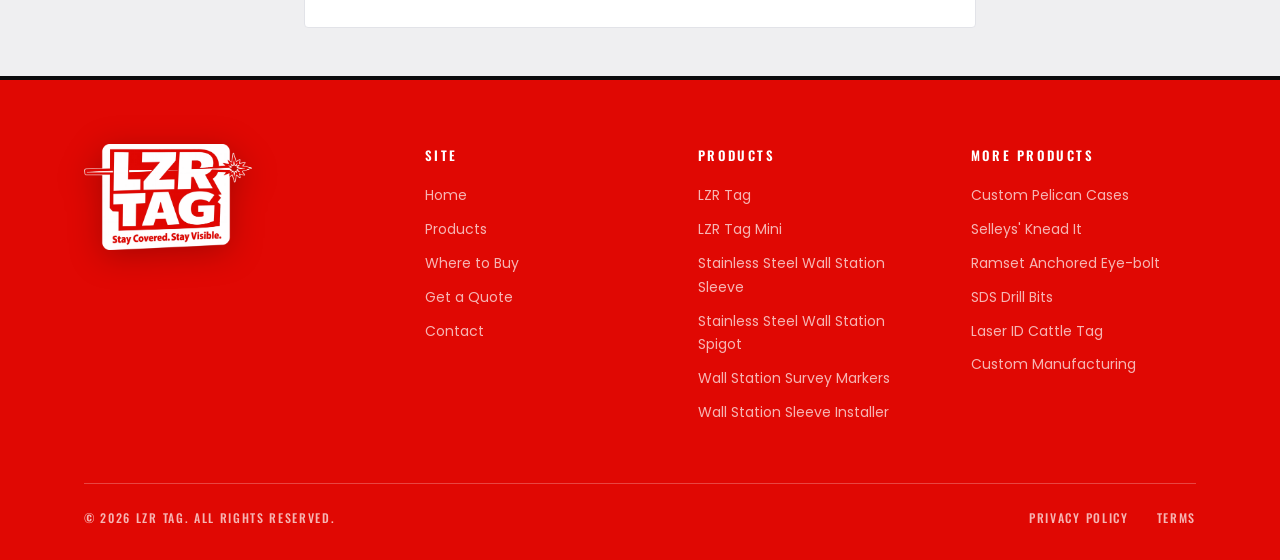
==== commit d8a704ad: "checkpoint before testing_agent_full_stack Emergent-Commit-Key: 61aa3d2b4c8bb775a700d38e86c76f682856" ====
--- a/frontend/public/index.html
+++ b/frontend/public/index.html
@@ -337,9 +337,9 @@
 
                 </div>
 
-                <p class="products-interstitial" data-testid="products-interstitial">What started as one unique product, the LZR Tag, has become a near one-stop shop for underground mine surveyors globally.</p>
-
                 <div class="custom-zone" data-testid="custom-card-wrap">
+                    <div class="custom-pin">
+                    <p class="products-interstitial" data-testid="products-interstitial">What started as one unique product, the LZR Tag, has become a near one-stop shop for underground mine surveyors globally.</p>
                     <article class="product-card" data-testid="product-custom">
                         <span class="plus plus-tl" aria-hidden="true"></span><span class="plus plus-tr" aria-hidden="true"></span><span class="plus plus-bl" aria-hidden="true"></span><span class="plus plus-br" aria-hidden="true"></span>
                         <div class="product-top">
@@ -363,6 +363,7 @@
                             <a href="#quote" class="product-cta" data-testid="product-cta-custom"><span class="cta-panel cta-arrow cta-arrow-out"><svg class="cta-icon" width="16" height="16" viewBox="0 0 24 24" fill="none" stroke="currentColor" stroke-width="2.5" stroke-linecap="round" stroke-linejoin="round" aria-hidden="true"><path d="M5 12h14M13 6l6 6-6 6"/></svg></span><span class="cta-panel cta-label">Get a Quote</span><span class="cta-panel cta-arrow cta-arrow-in"><svg class="cta-icon" width="16" height="16" viewBox="0 0 24 24" fill="none" stroke="currentColor" stroke-width="2.5" stroke-linecap="round" stroke-linejoin="round" aria-hidden="true"><path d="M5 12h14M13 6l6 6-6 6"/></svg></span></a>
                         </div>
                     </article>
+                    </div>
                 </div>
             </section>
         </div>
--- a/frontend/public/styles.css
+++ b/frontend/public/styles.css
@@ -433,8 +433,8 @@
 
 .products-interstitial {
     max-width: 62ch;
-    margin: 0 auto;
-    padding: clamp(72px, 12vh, 120px) 24px;
+    margin: 0 auto 32px;
+    padding: 0 24px;
     text-align: center;
     font-size: 16px;
     line-height: 1.7;
@@ -460,14 +460,38 @@
 .custom-zone {
     position: relative;
     height: 200vh;
-    margin-top: 10vh;
+    margin-top: 96px;
+}
+
+.custom-pin {
+    position: sticky;
+    top: 137px;
+    height: calc(100vh - 137px - 24px);
+    display: flex;
+    flex-direction: column;
 }
 
 .custom-zone .product-card {
-    position: sticky;
-    top: calc(var(--header-h) + var(--strip-h) + 170px);
+    position: relative;
+    flex: 1 1 auto;
+    min-height: 0;
+    height: auto;
     margin-bottom: 0;
     will-change: width, margin-left;
+}
+
+.custom-zone .product-cta {
+    margin-top: auto;
+}
+
+@media (prefers-reduced-motion: reduce) {
+    .custom-zone { height: auto; }
+
+    .custom-pin {
+        position: static;
+        height: auto;
+        display: block;
+    }
 }
 
 .product-grid .product-card:nth-child(1) { top: calc(var(--header-h) + var(--strip-h) + 16px); }
@@ -857,6 +881,12 @@
         margin-top: 0;
     }
 
+    .custom-pin {
+        position: static;
+        height: auto;
+        display: block;
+    }
+
     .custom-zone .product-card {
         position: static;
         height: auto;
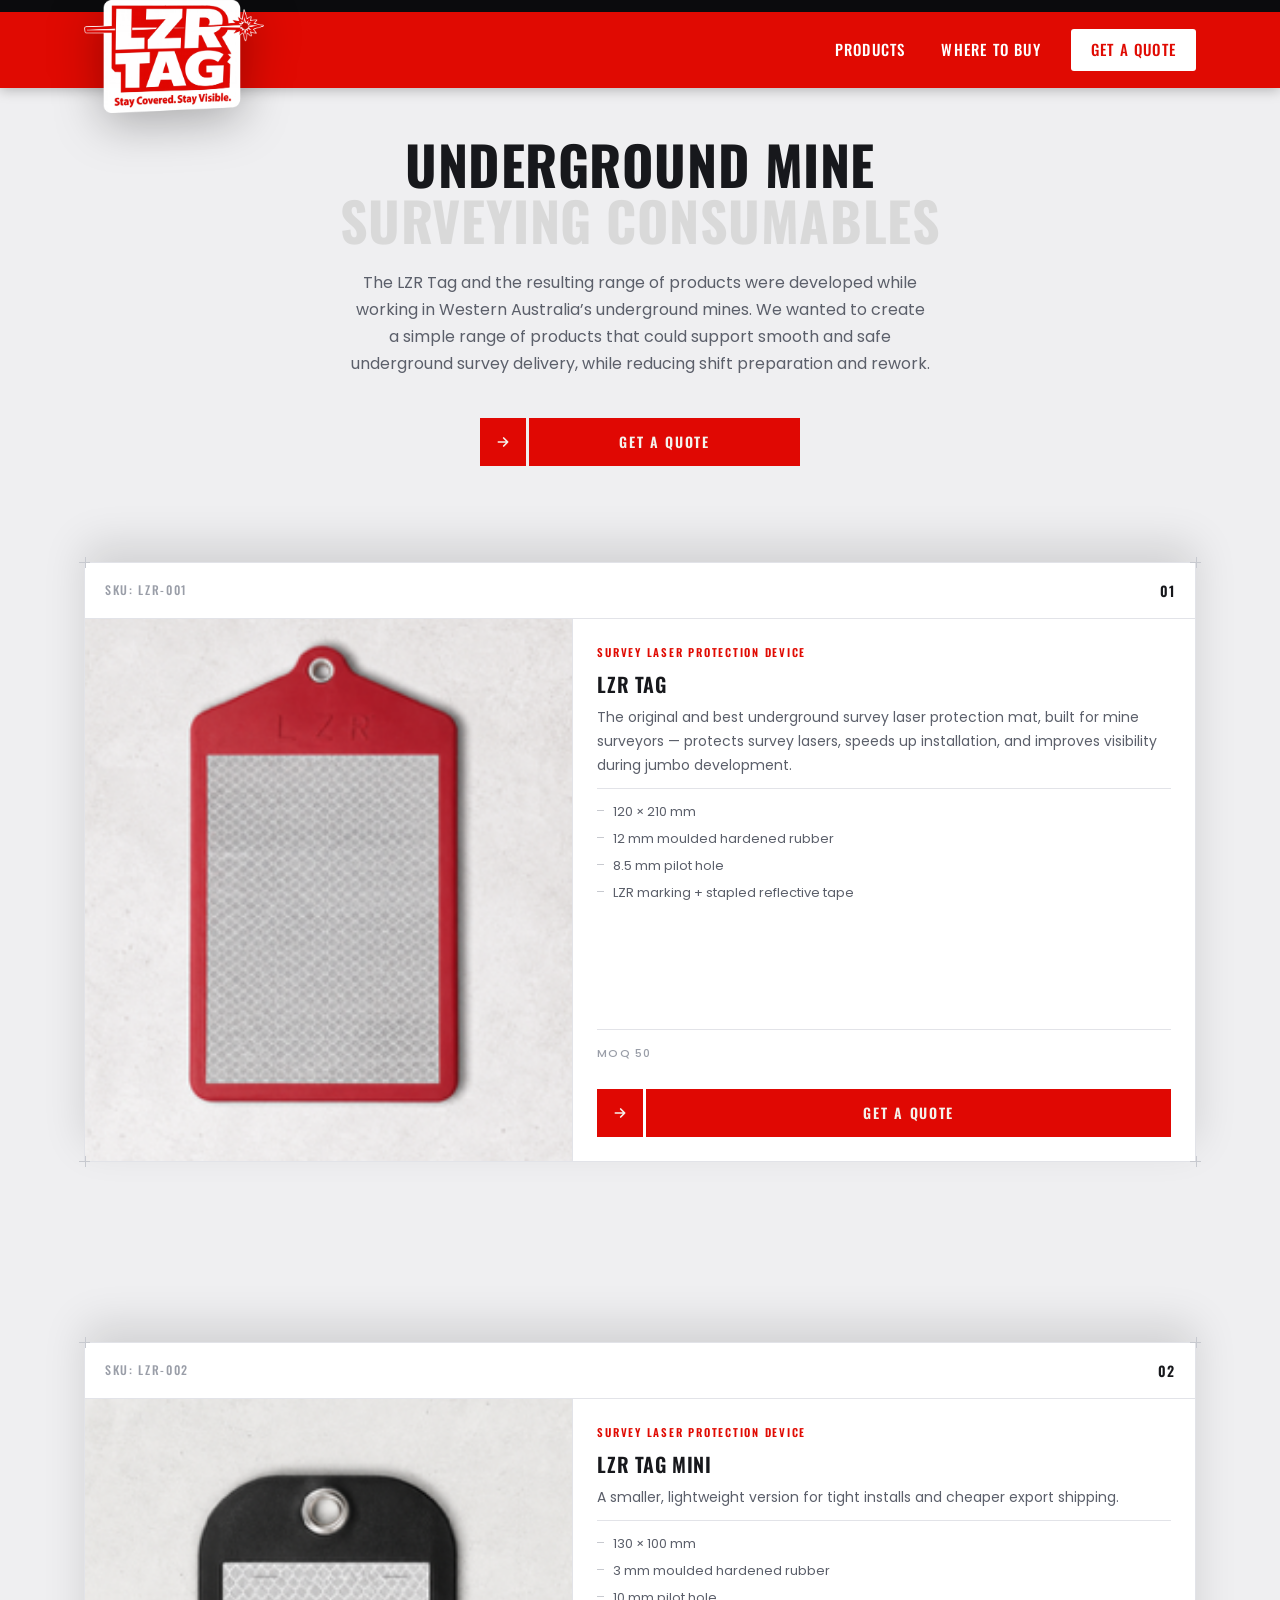
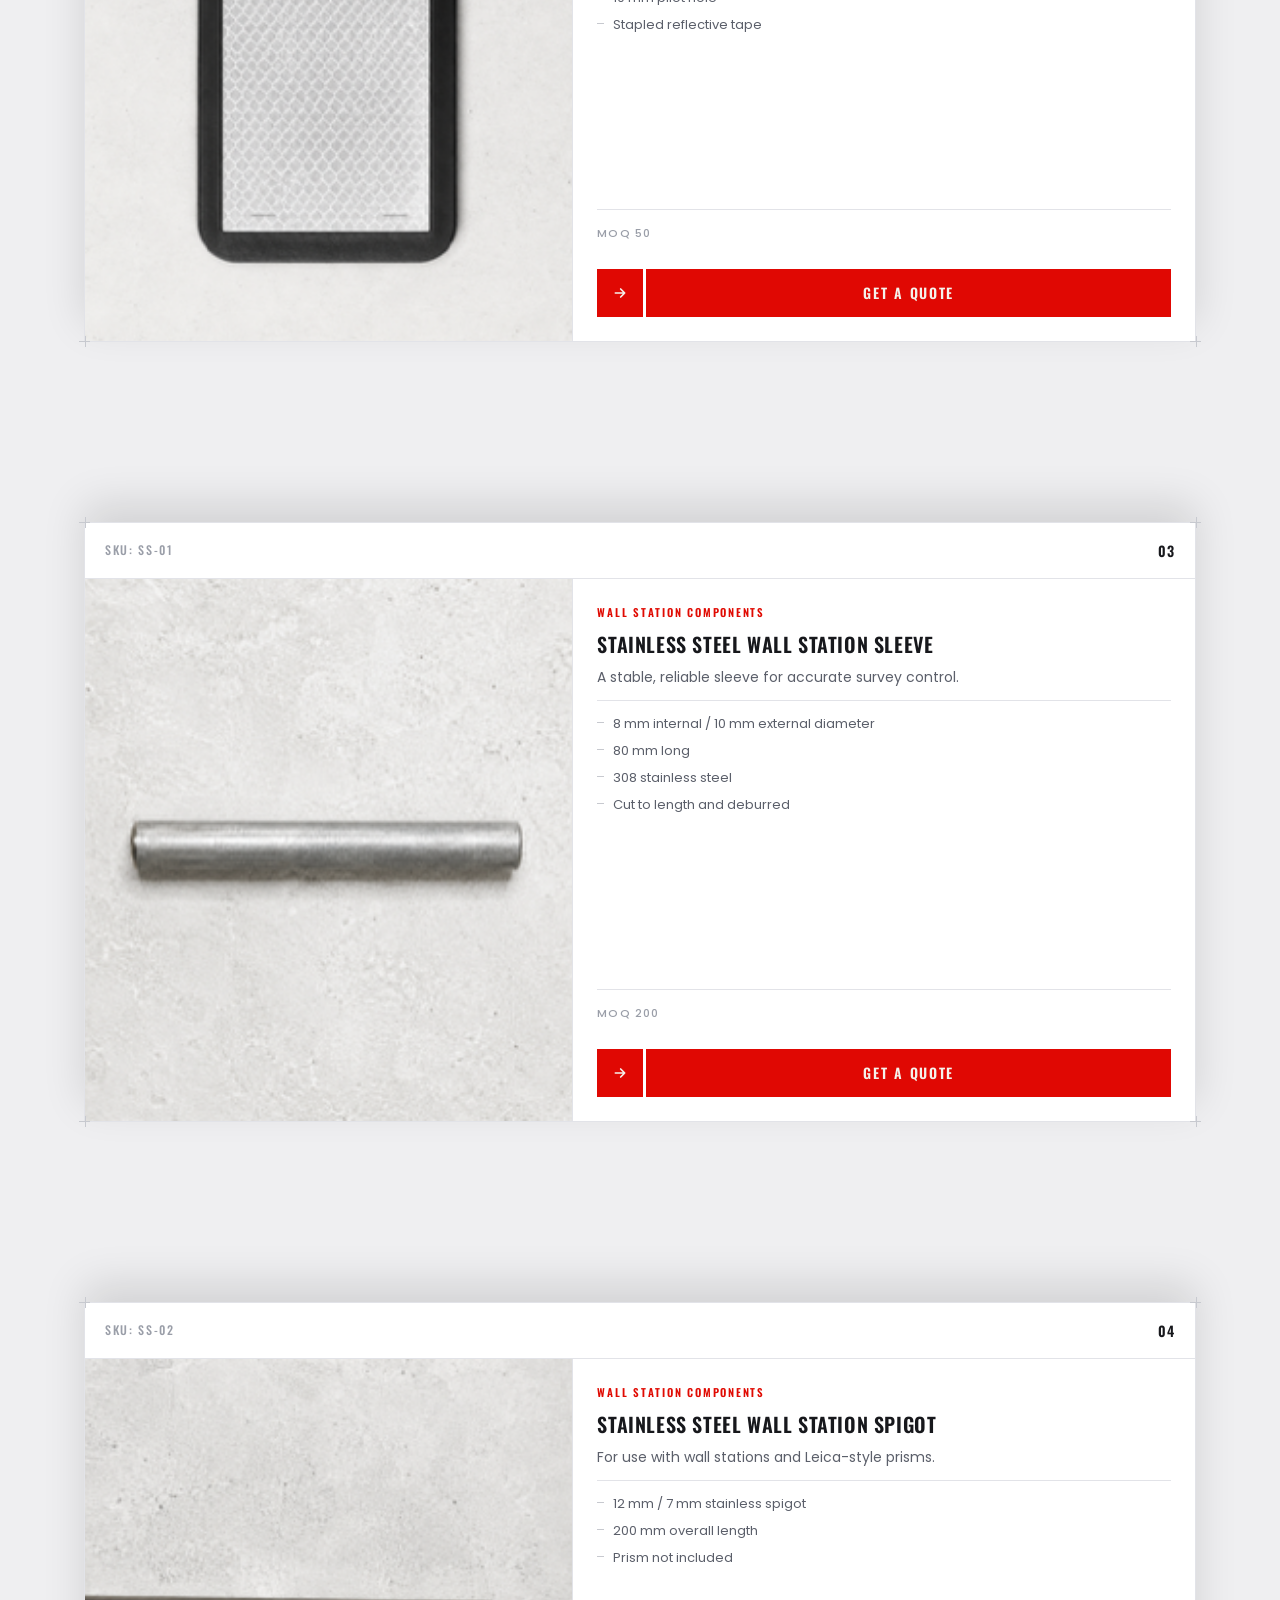
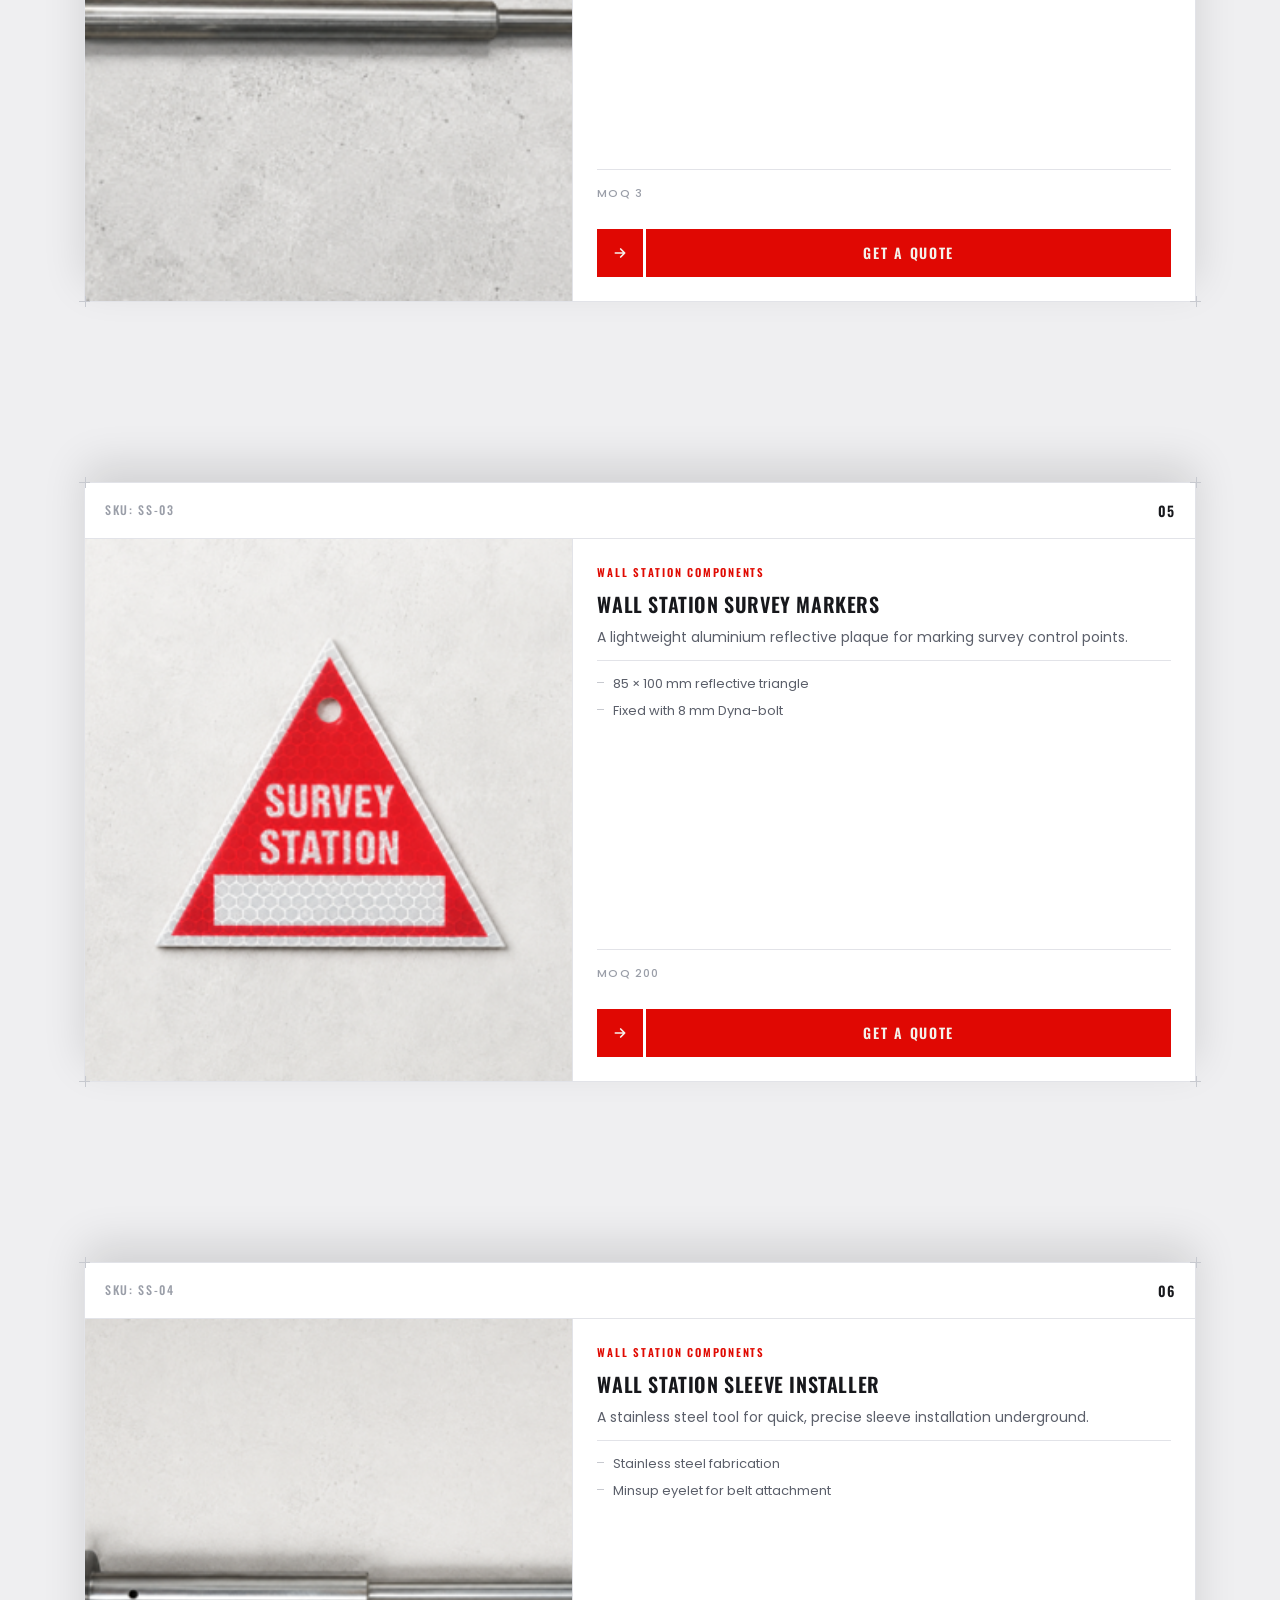
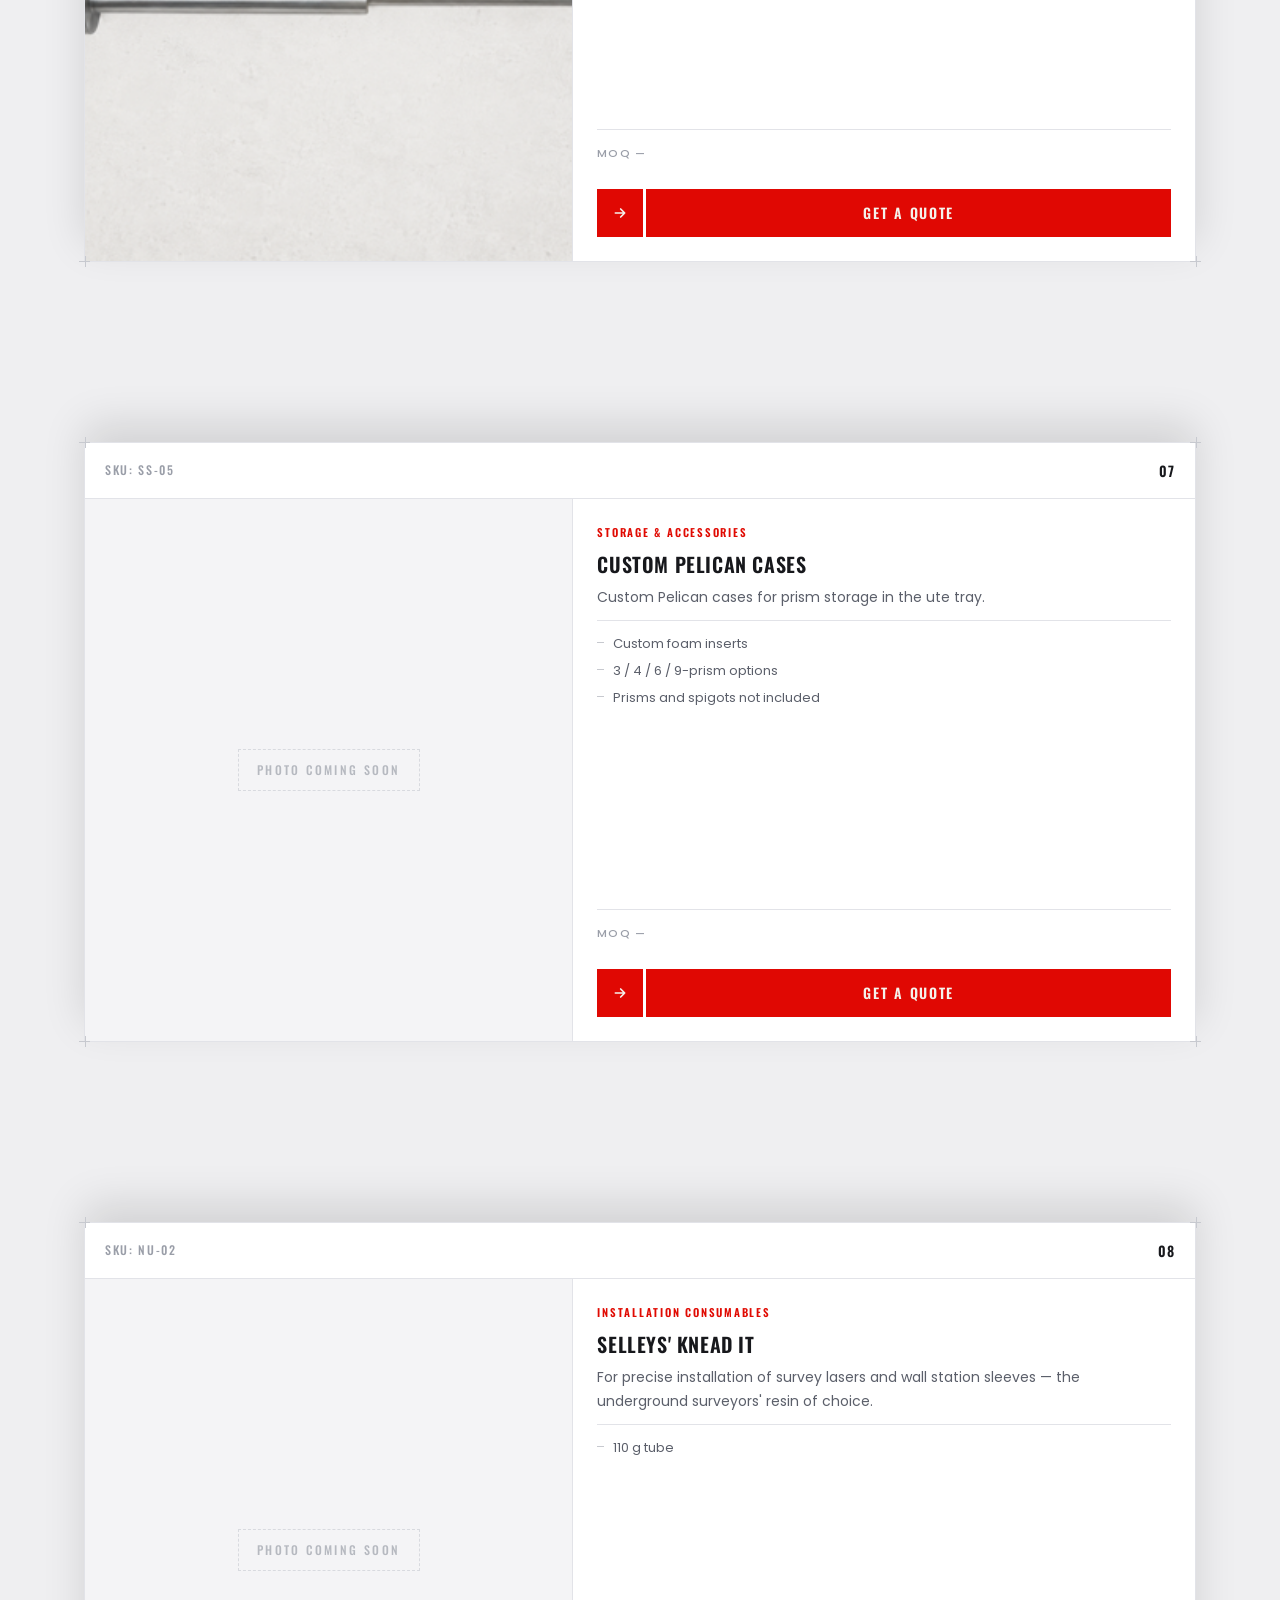
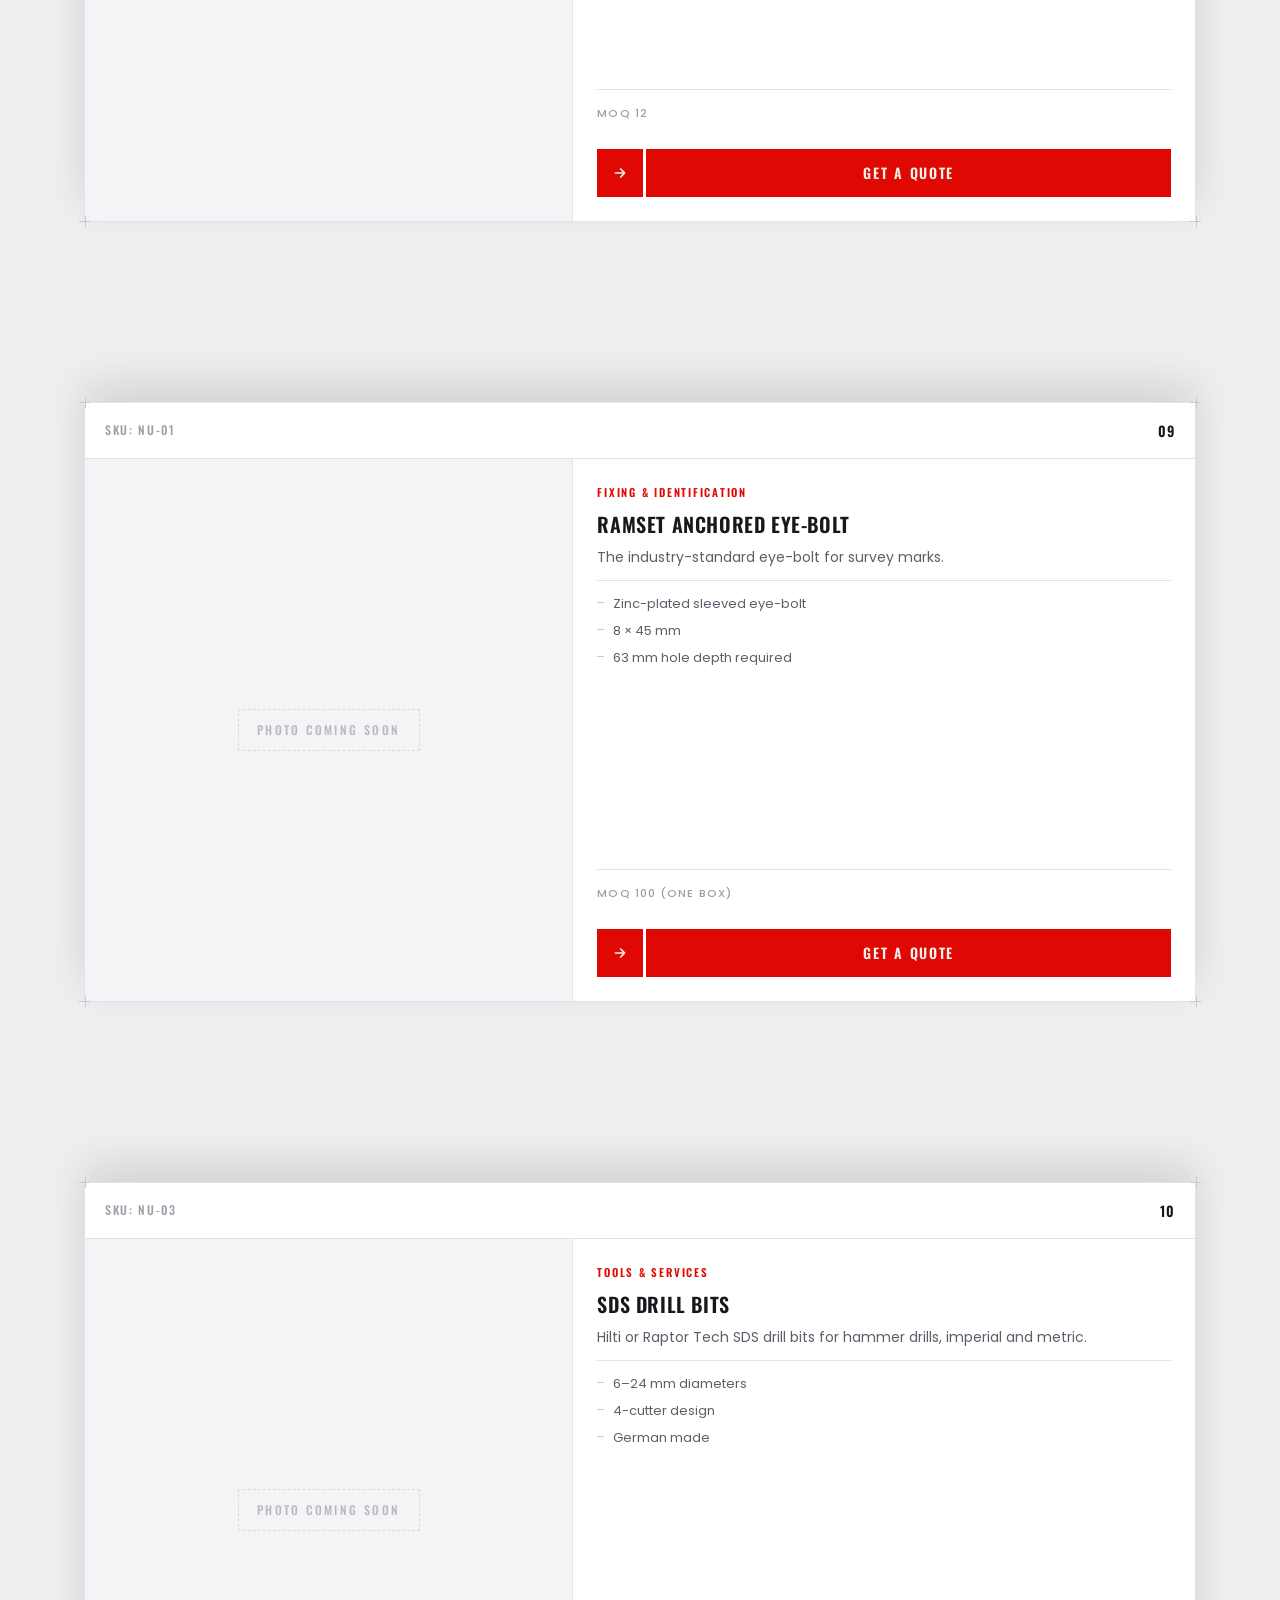
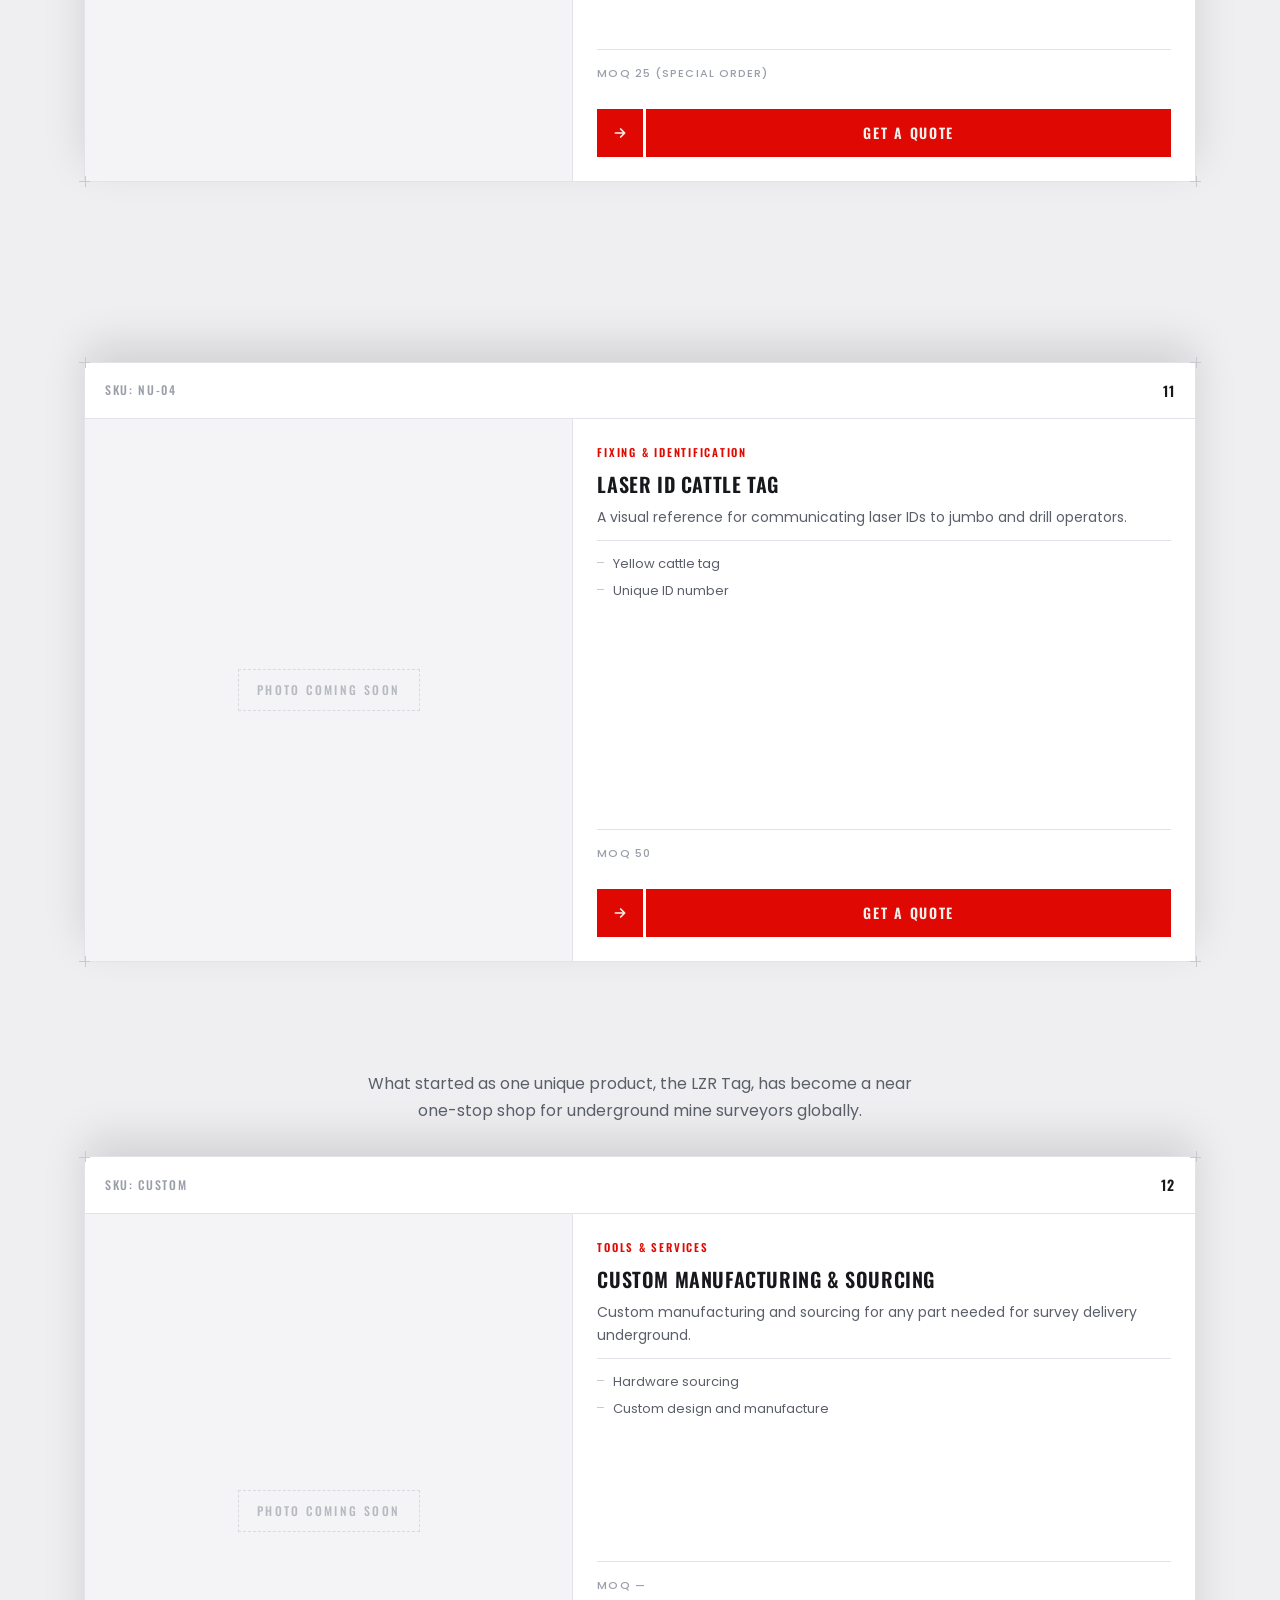
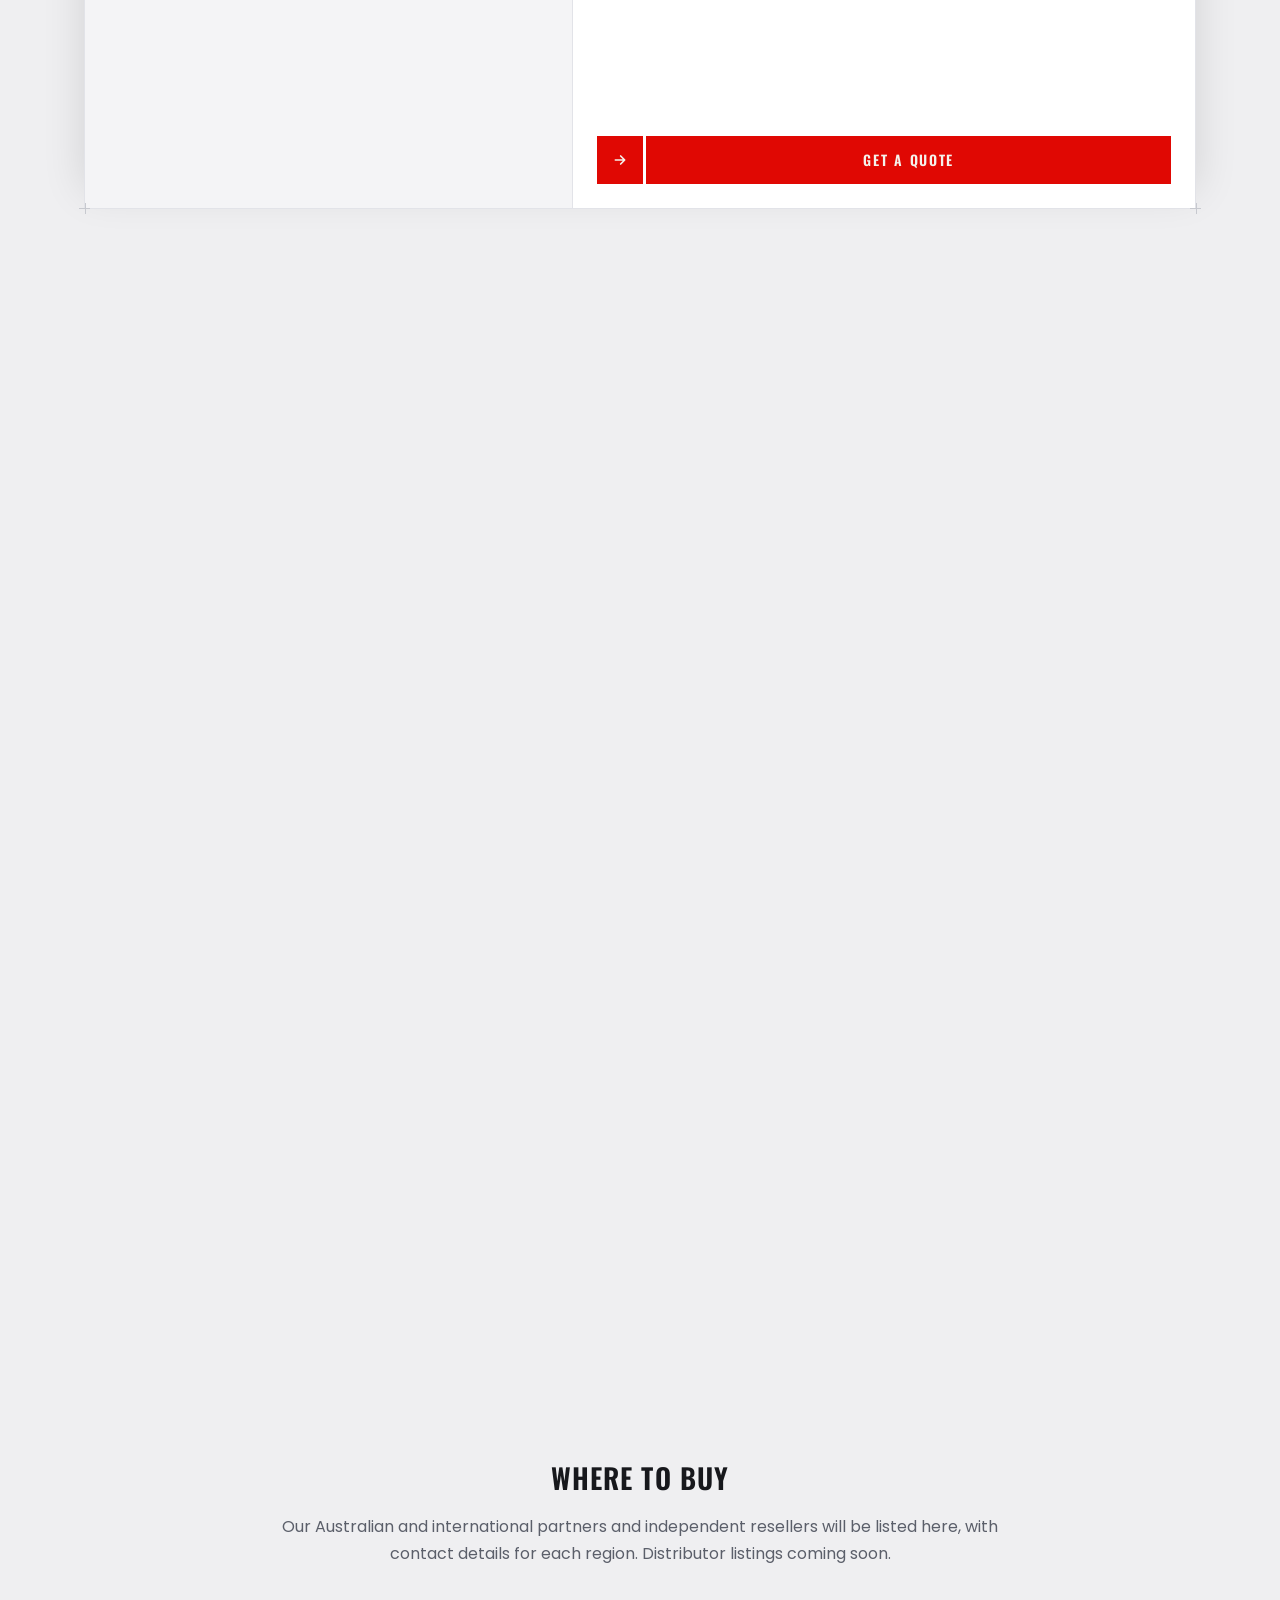
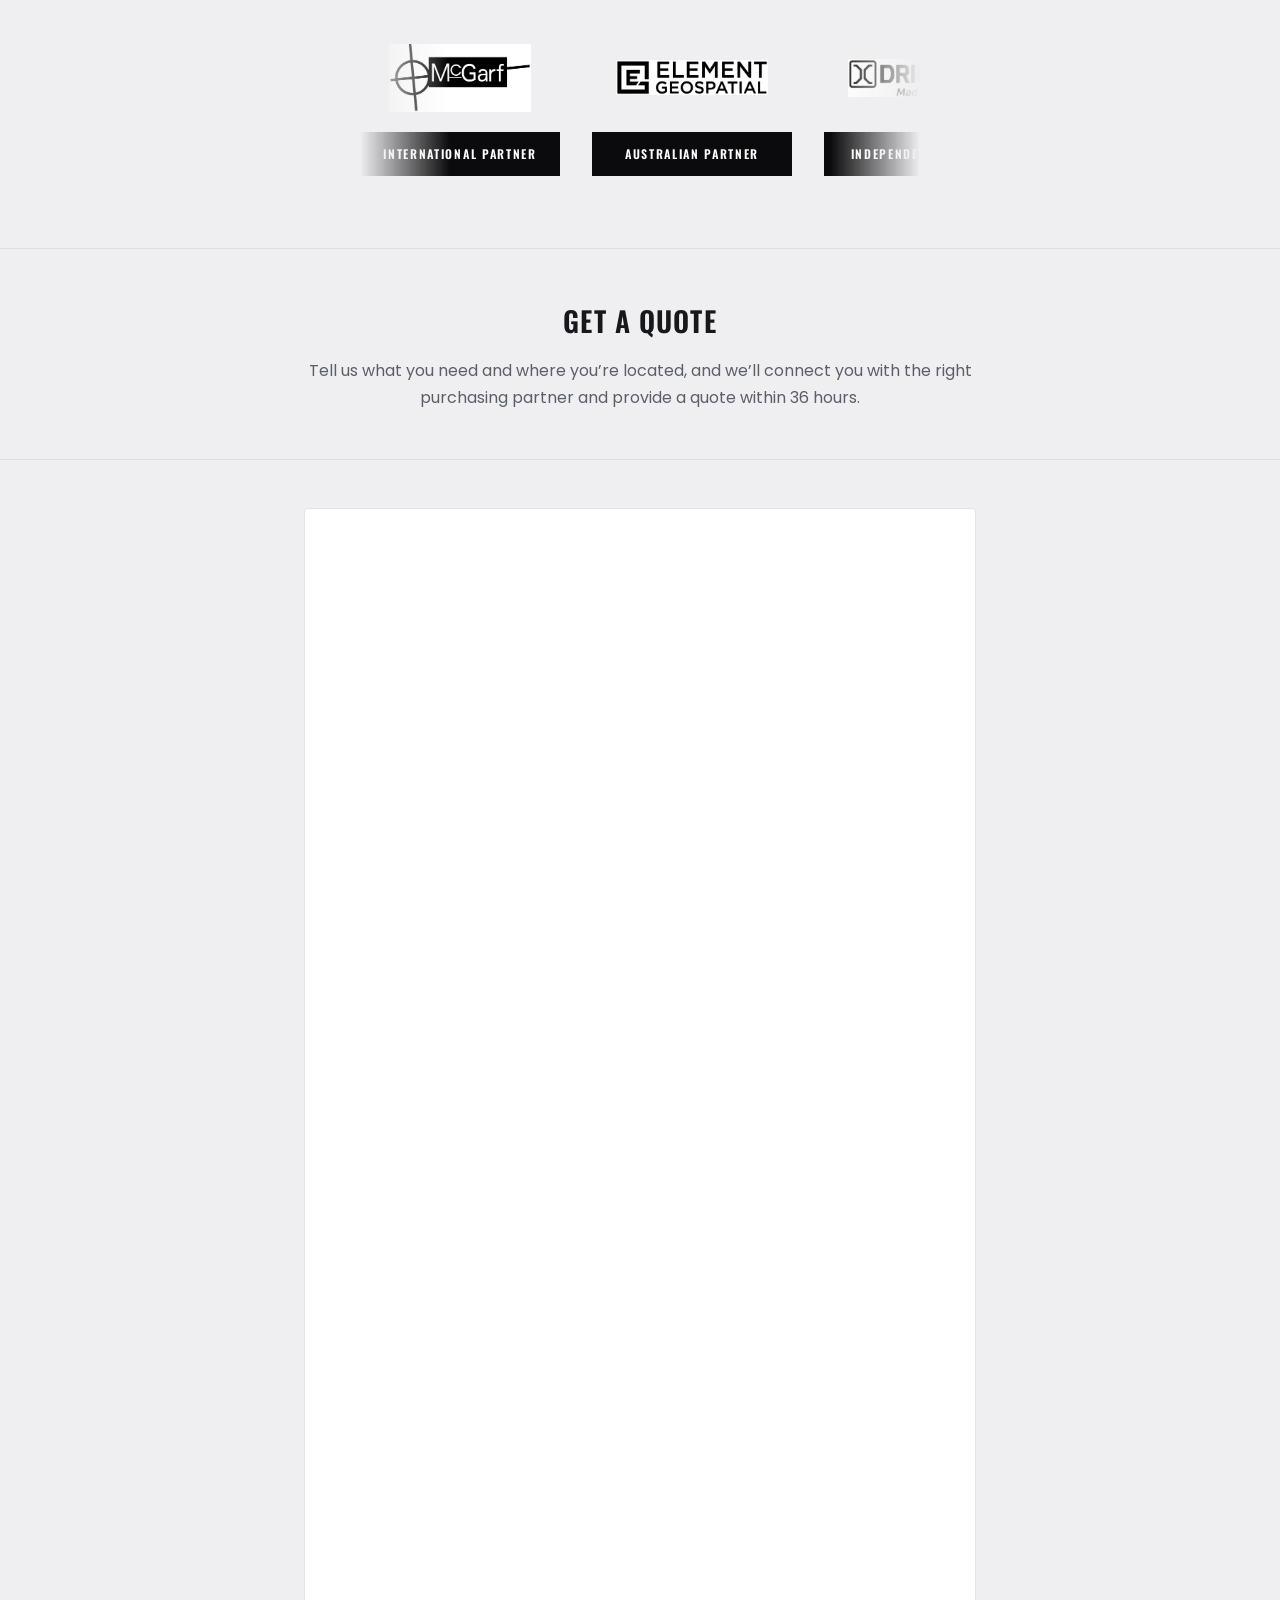
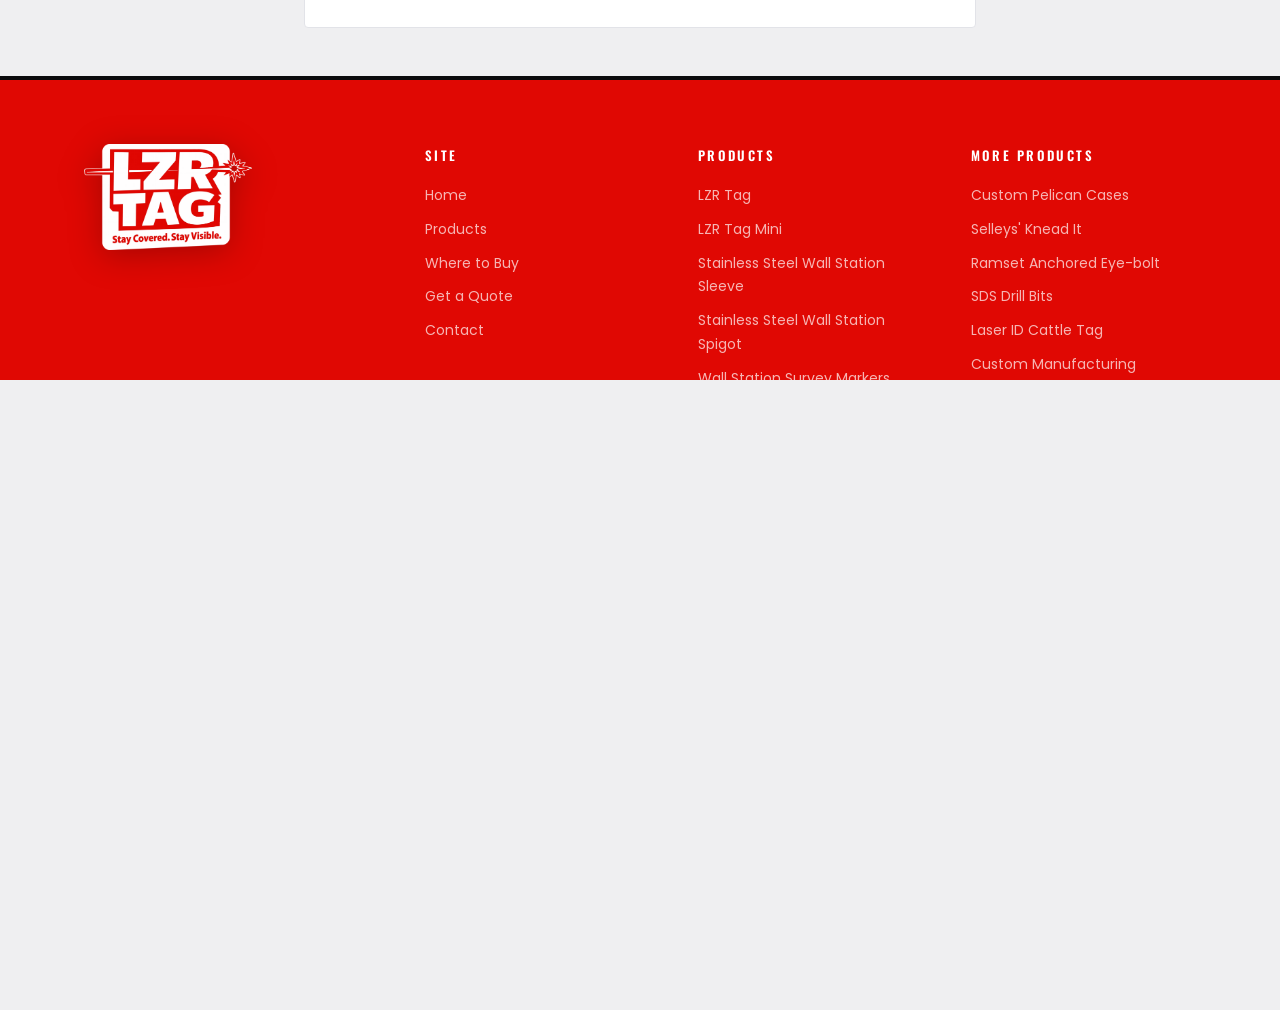
==== commit 6b4f4976: "**Hero pin rebuilt as a whole-page pin — fixed and verified** - The whole page (hero and products to" ====
--- a/frontend/public/index.html
+++ b/frontend/public/index.html
@@ -35,6 +35,9 @@
             <a href="#quote" class="mobile-link" data-testid="mobile-link-quote">Get a Quote</a>
         </nav>
     </header>
+
+    <div class="pin-track">
+    <div class="page-pin" data-testid="page-pin">
 
     <main id="top">
 
@@ -475,6 +478,9 @@
         </div>
     </footer>
 
+    </div>
+    </div>
+
     <script src="./main.js"></script>
 </body>
 </html>
--- a/frontend/public/styles.css
+++ b/frontend/public/styles.css
@@ -164,14 +164,7 @@
 
 /* ---------- Hero ---------- */
 
-.hero-track {
-    position: relative;
-    z-index: 5;
-}
-
 .hero {
-    position: sticky;
-    top: 0;
     display: flex;
     flex-direction: column;
     justify-content: flex-start;
@@ -202,9 +195,19 @@
     mask-image: linear-gradient(to bottom, #000 calc(100% - 180px), transparent 100%);
 }
 
-/* Pin disabled below 768px and for reduced motion: static hero, final colours */
+/* Whole-page pin: all content below the fixed header sticks as one unit
+   for 50vh of scroll (track height set in JS), then releases */
+.pin-track {
+    position: relative;
+}
+
+.page-pin {
+    position: sticky;
+    top: 0;
+}
+
 @media (max-width: 767px), (prefers-reduced-motion: reduce) {
-    .hero { position: static; }
+    .page-pin { position: static; }
 }
 
 .hero-inner {
@@ -505,7 +508,6 @@
 .product-grid .product-card:nth-child(9) { top: calc(var(--header-h) + var(--strip-h) + 128px); }
 .product-grid .product-card:nth-child(10) { top: calc(var(--header-h) + var(--strip-h) + 142px); }
 .product-grid .product-card:nth-child(11) { top: calc(var(--header-h) + var(--strip-h) + 156px); }
-.product-grid .product-card:nth-child(12) { top: calc(var(--header-h) + var(--strip-h) + 170px); }
 
 .product-card {
     position: relative;
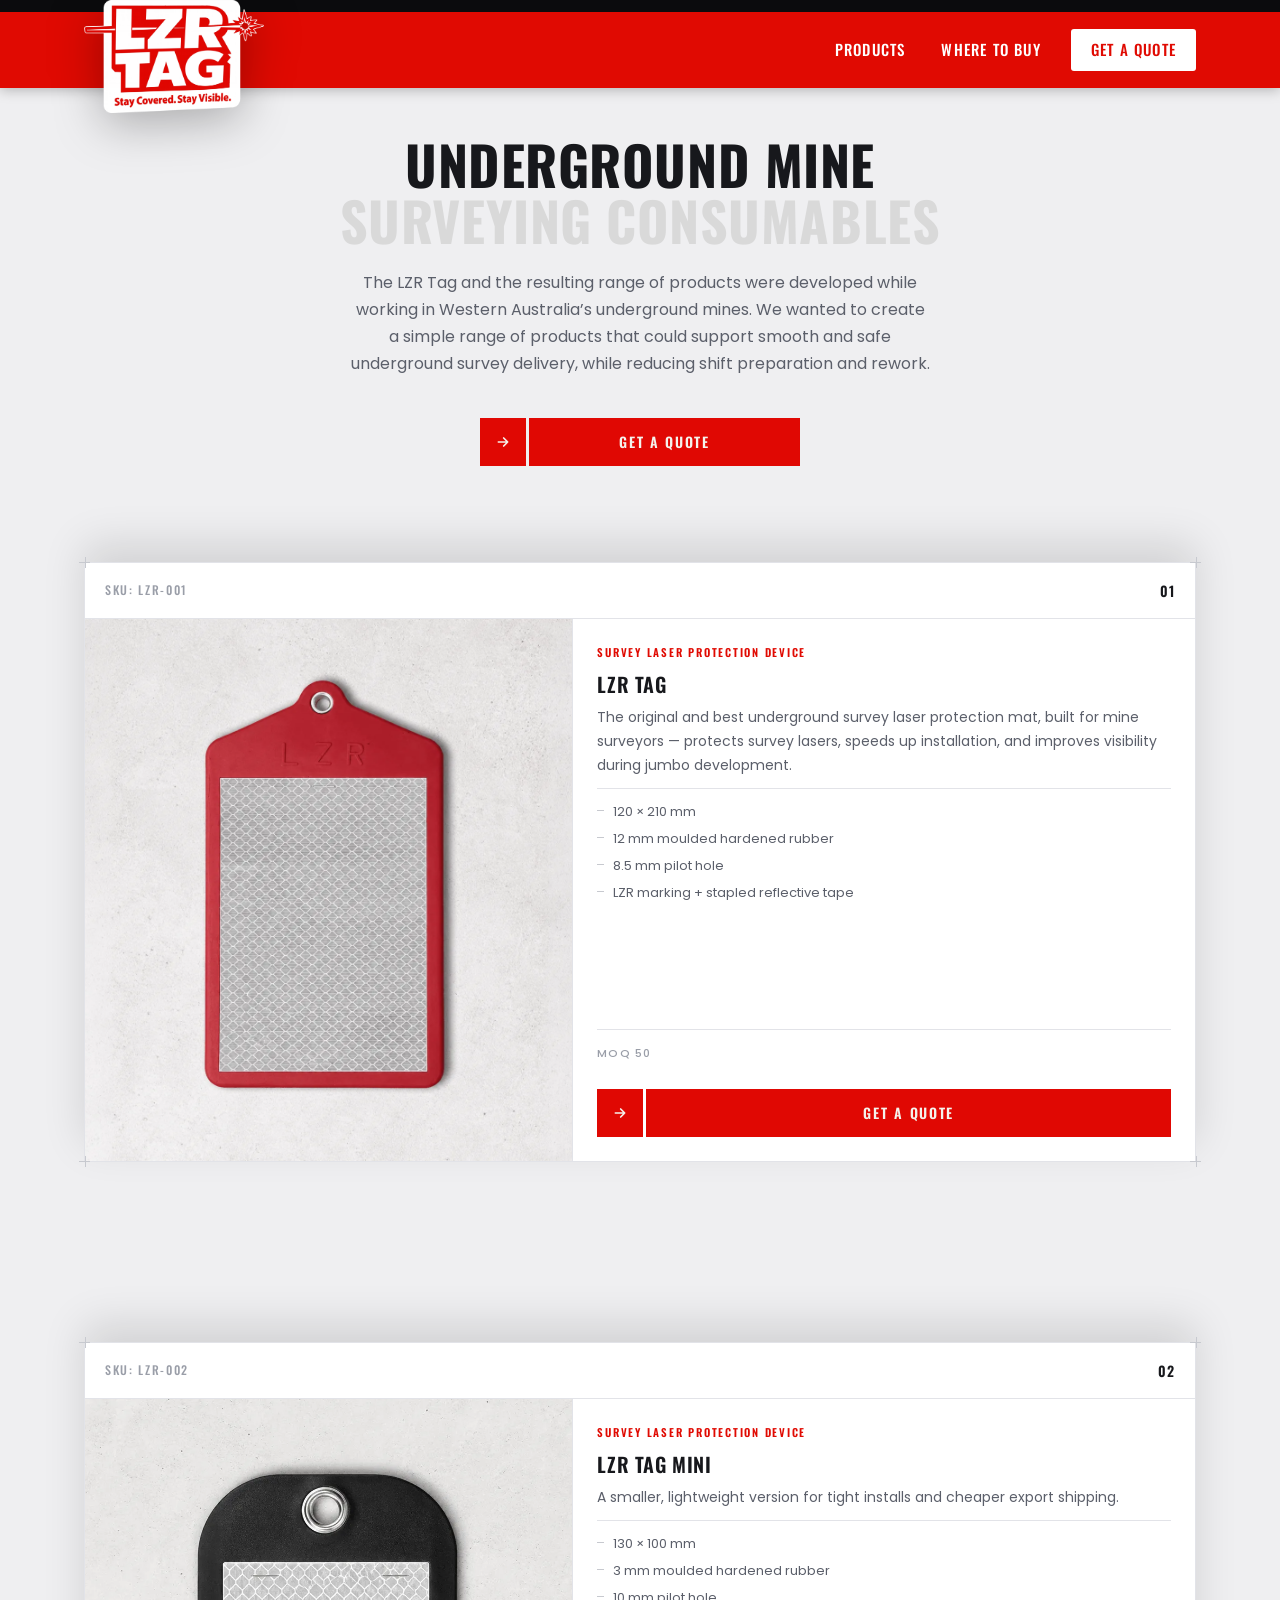
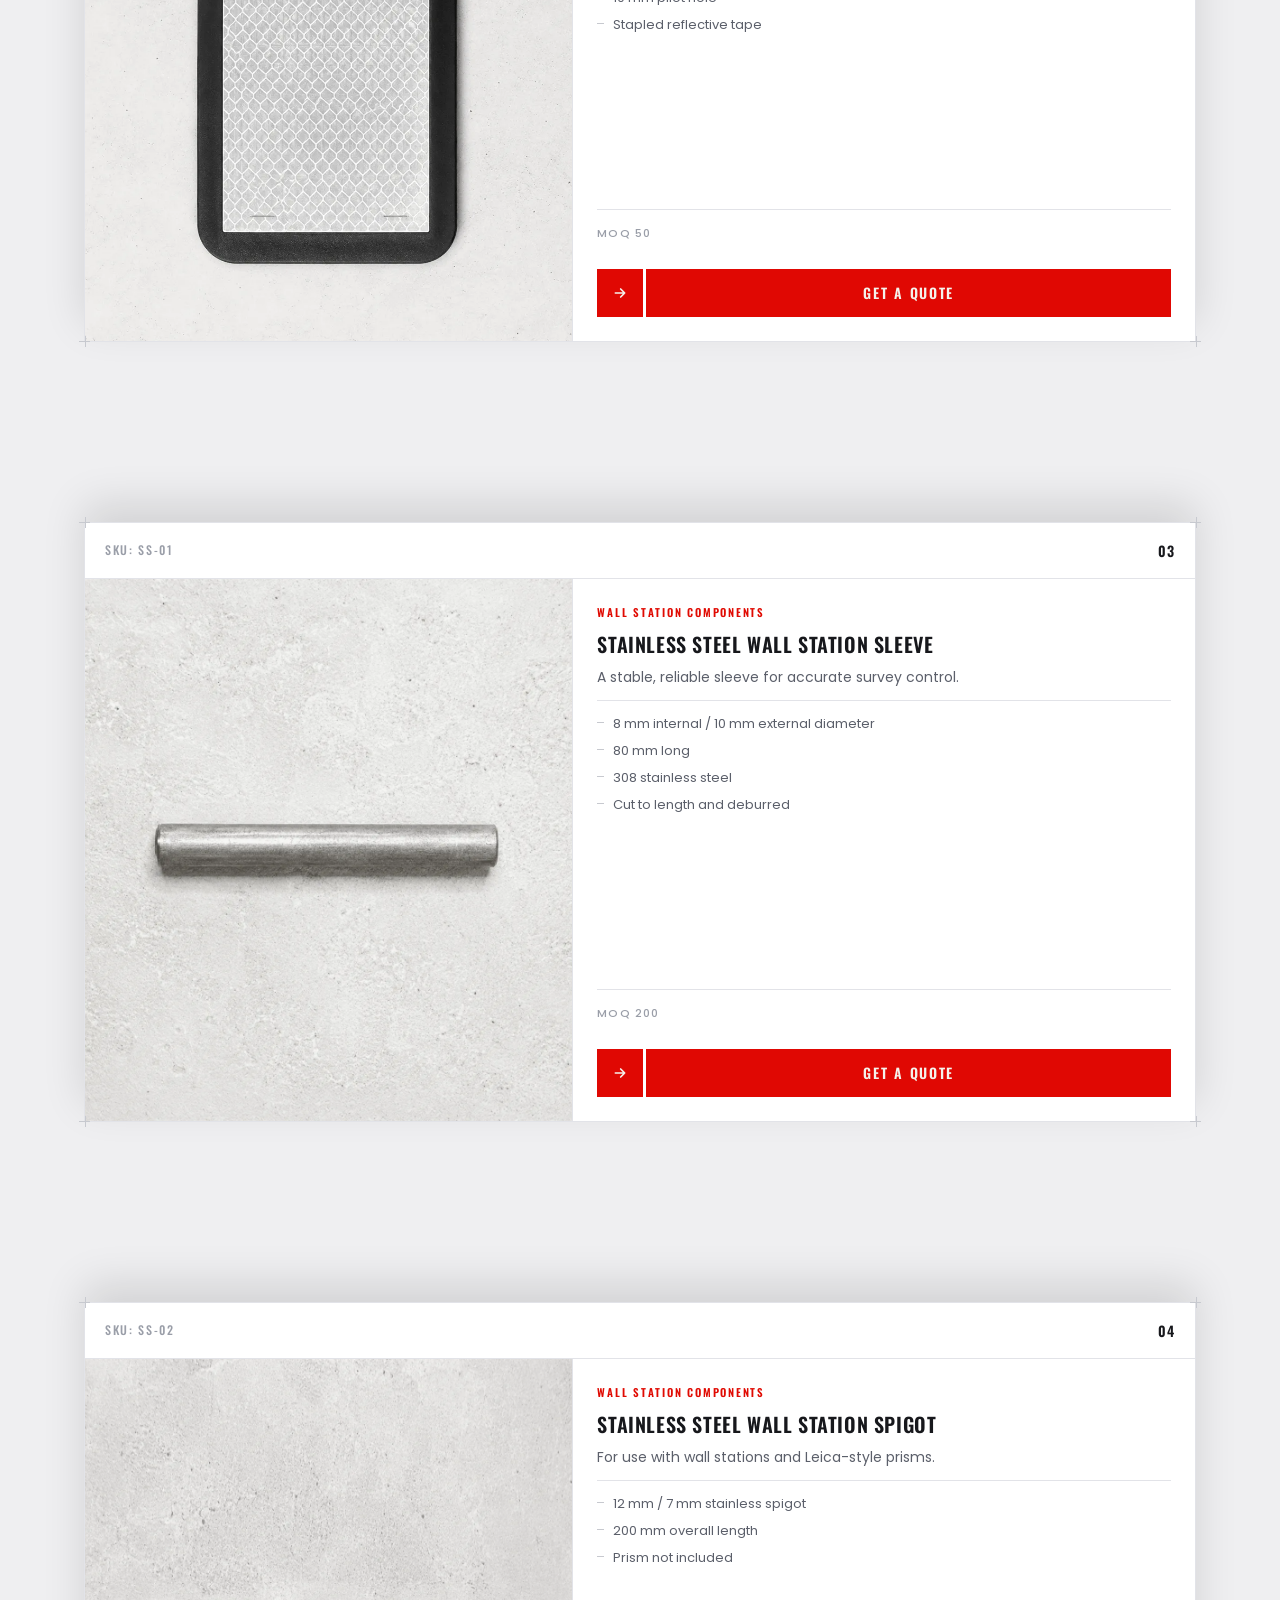
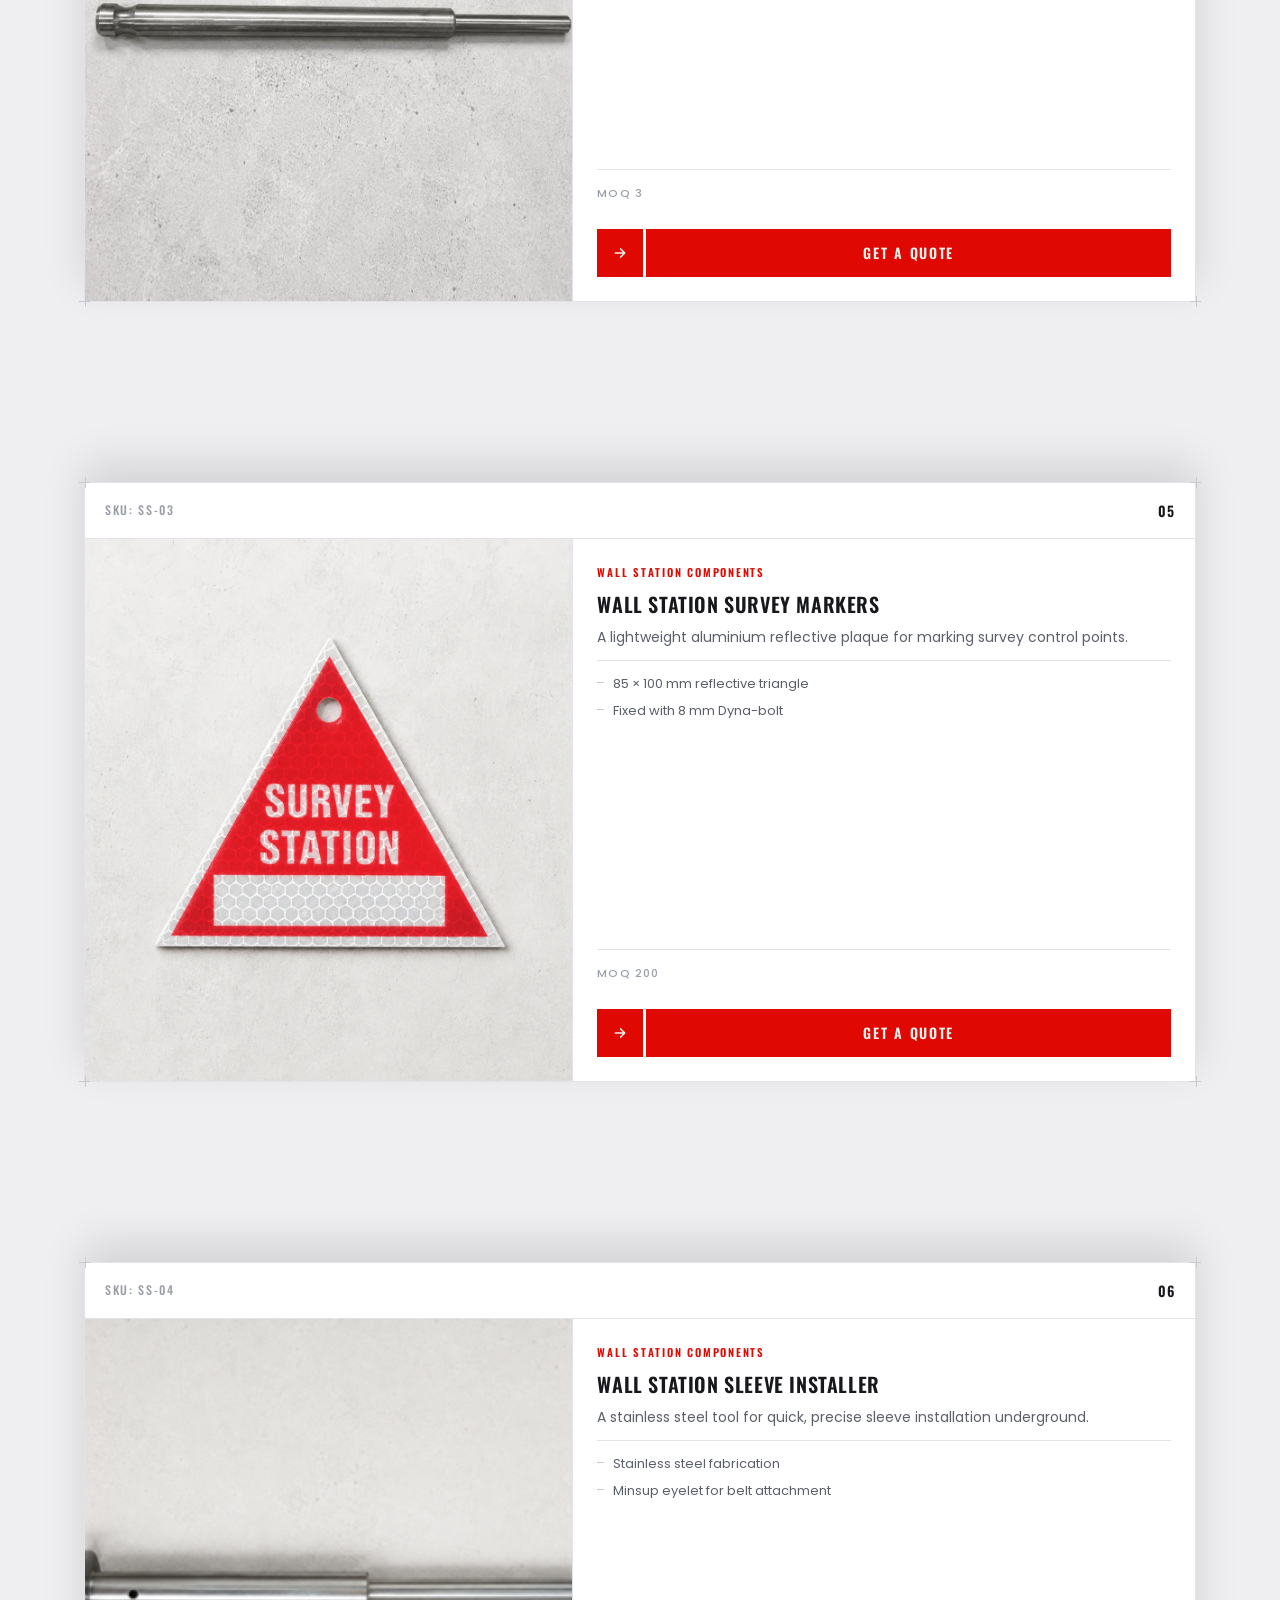
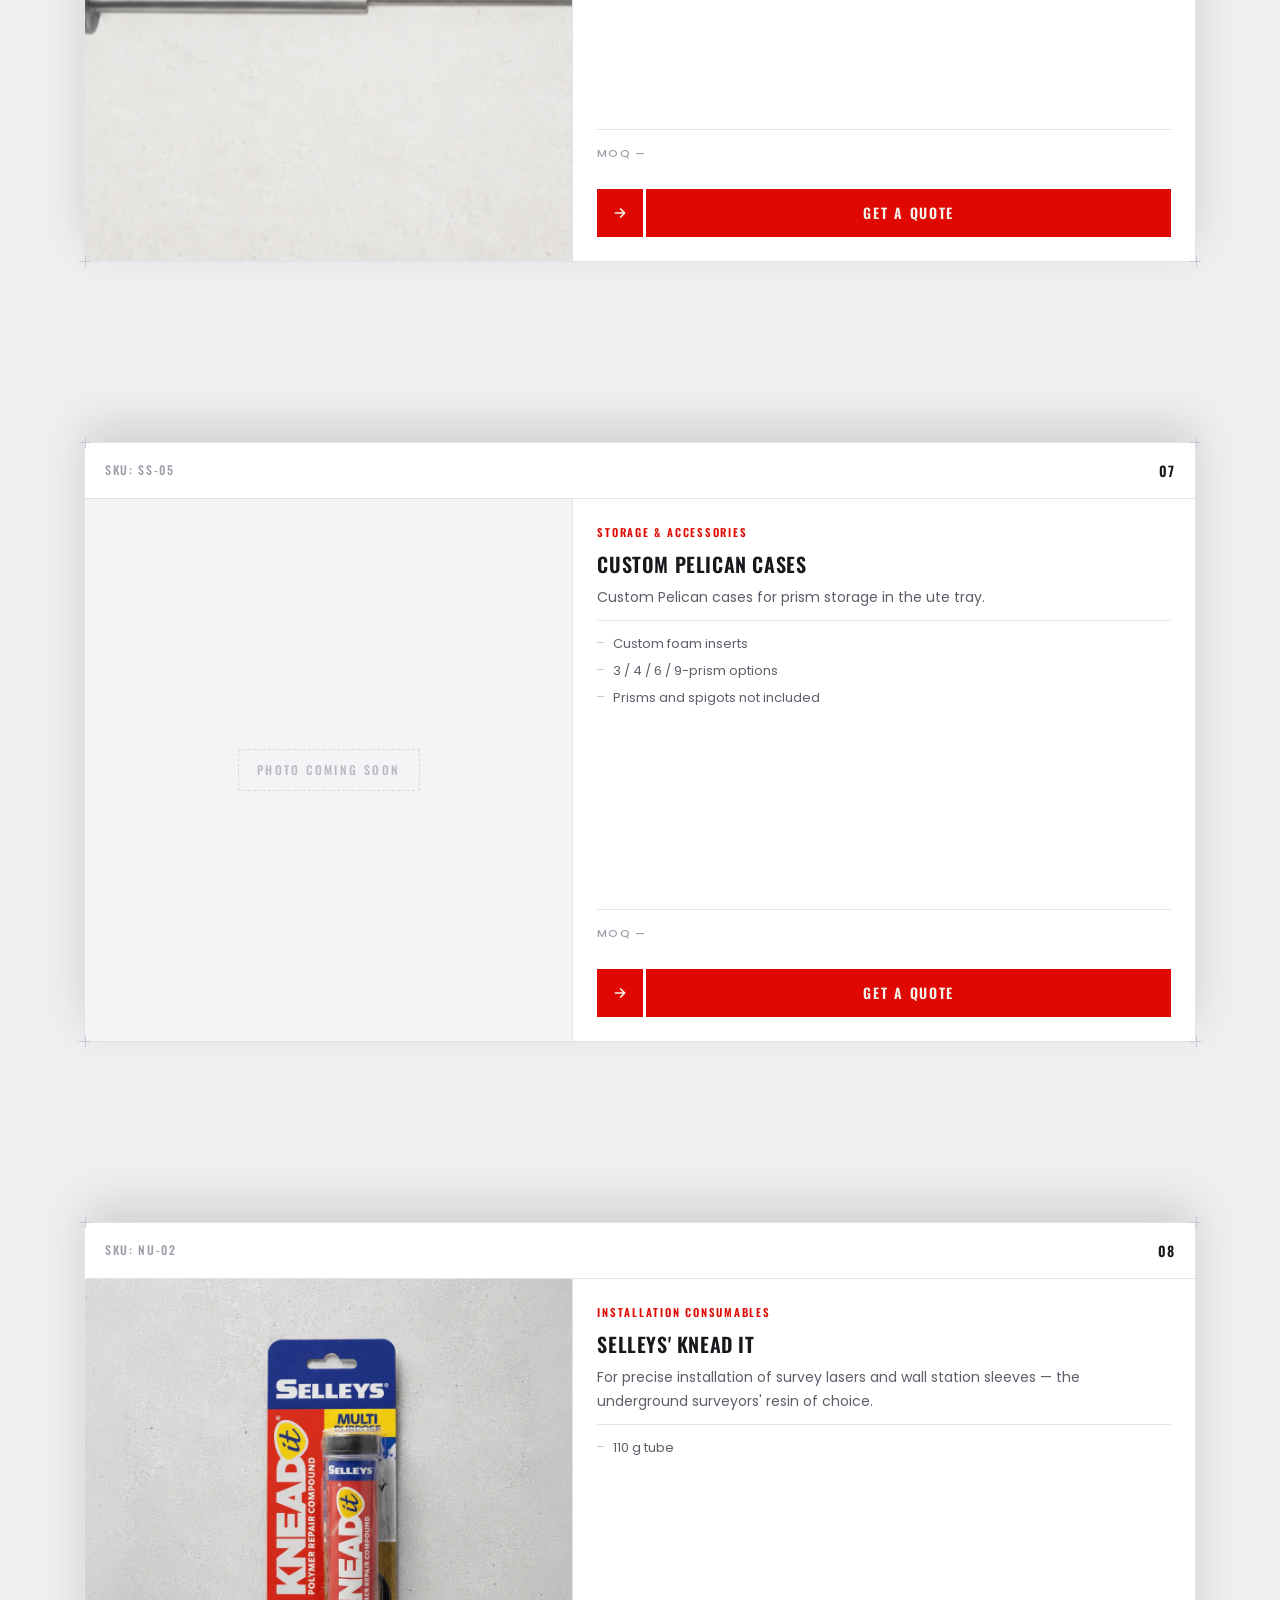
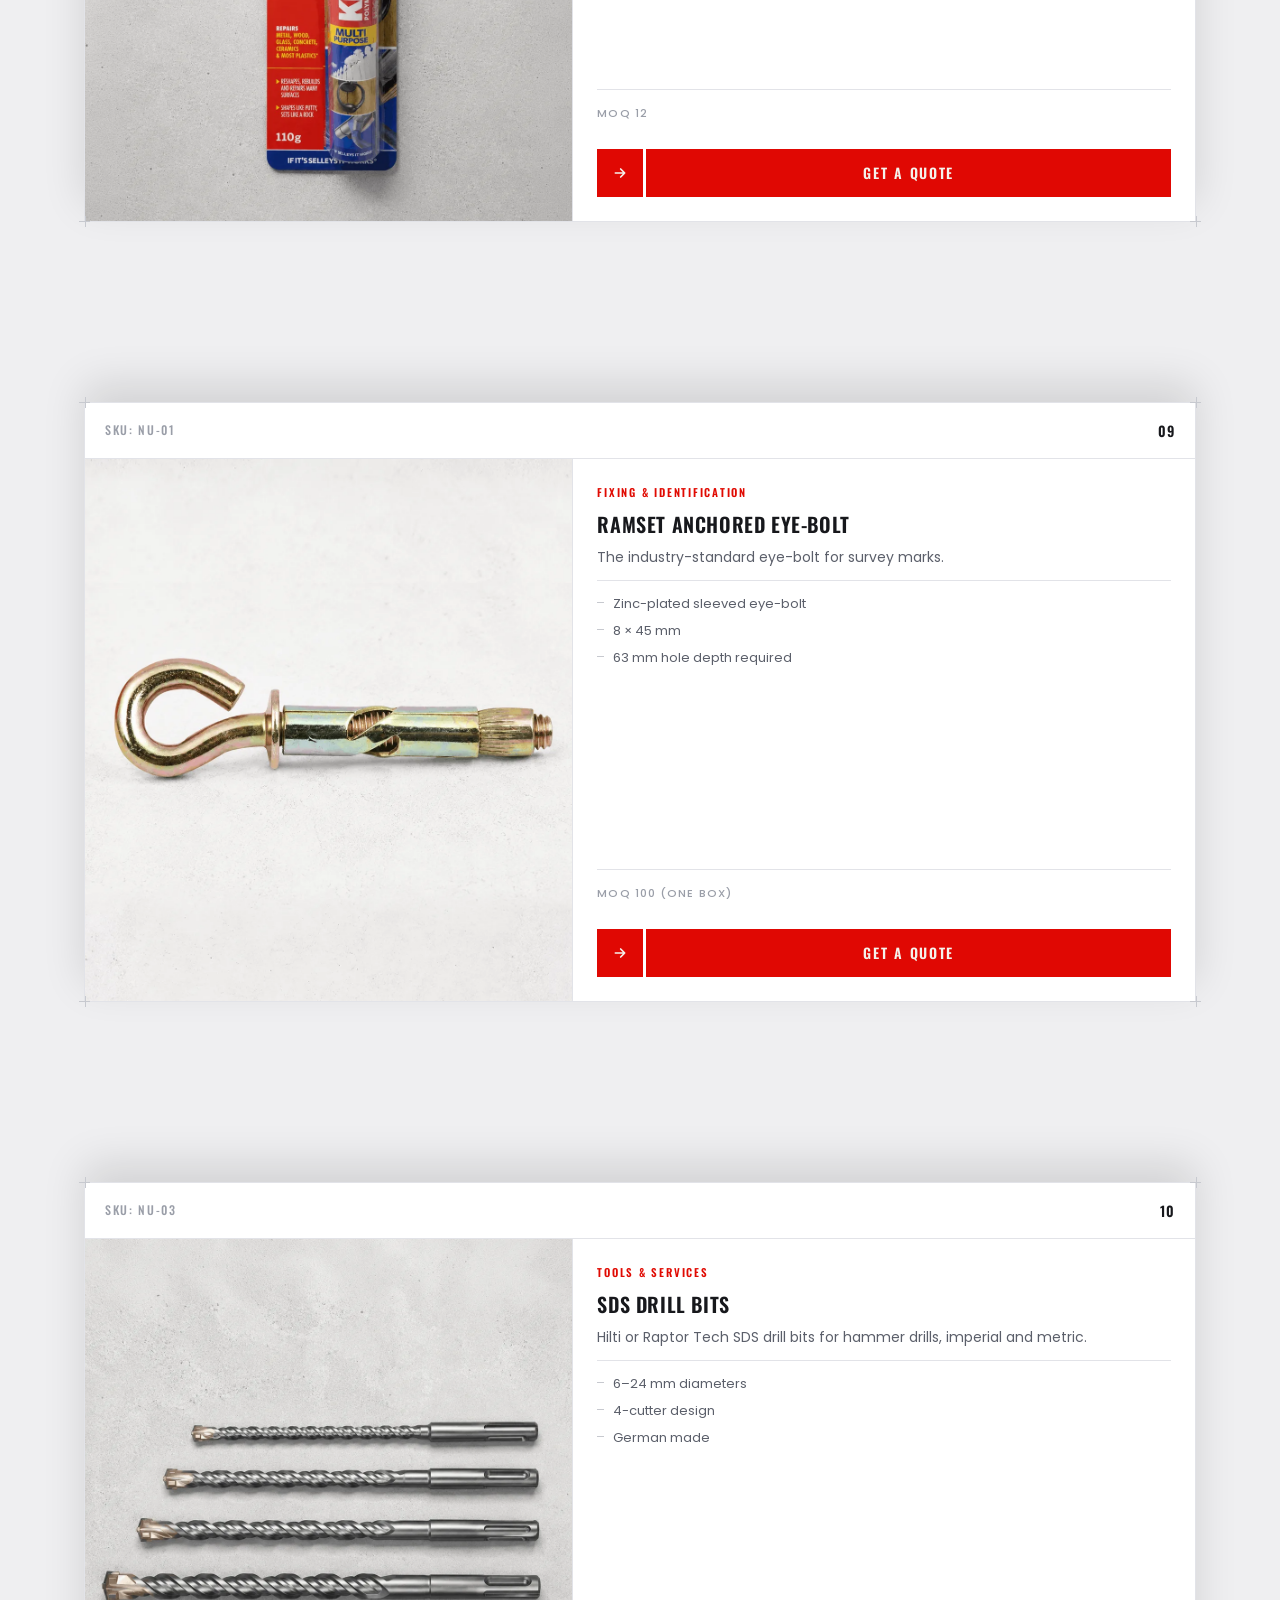
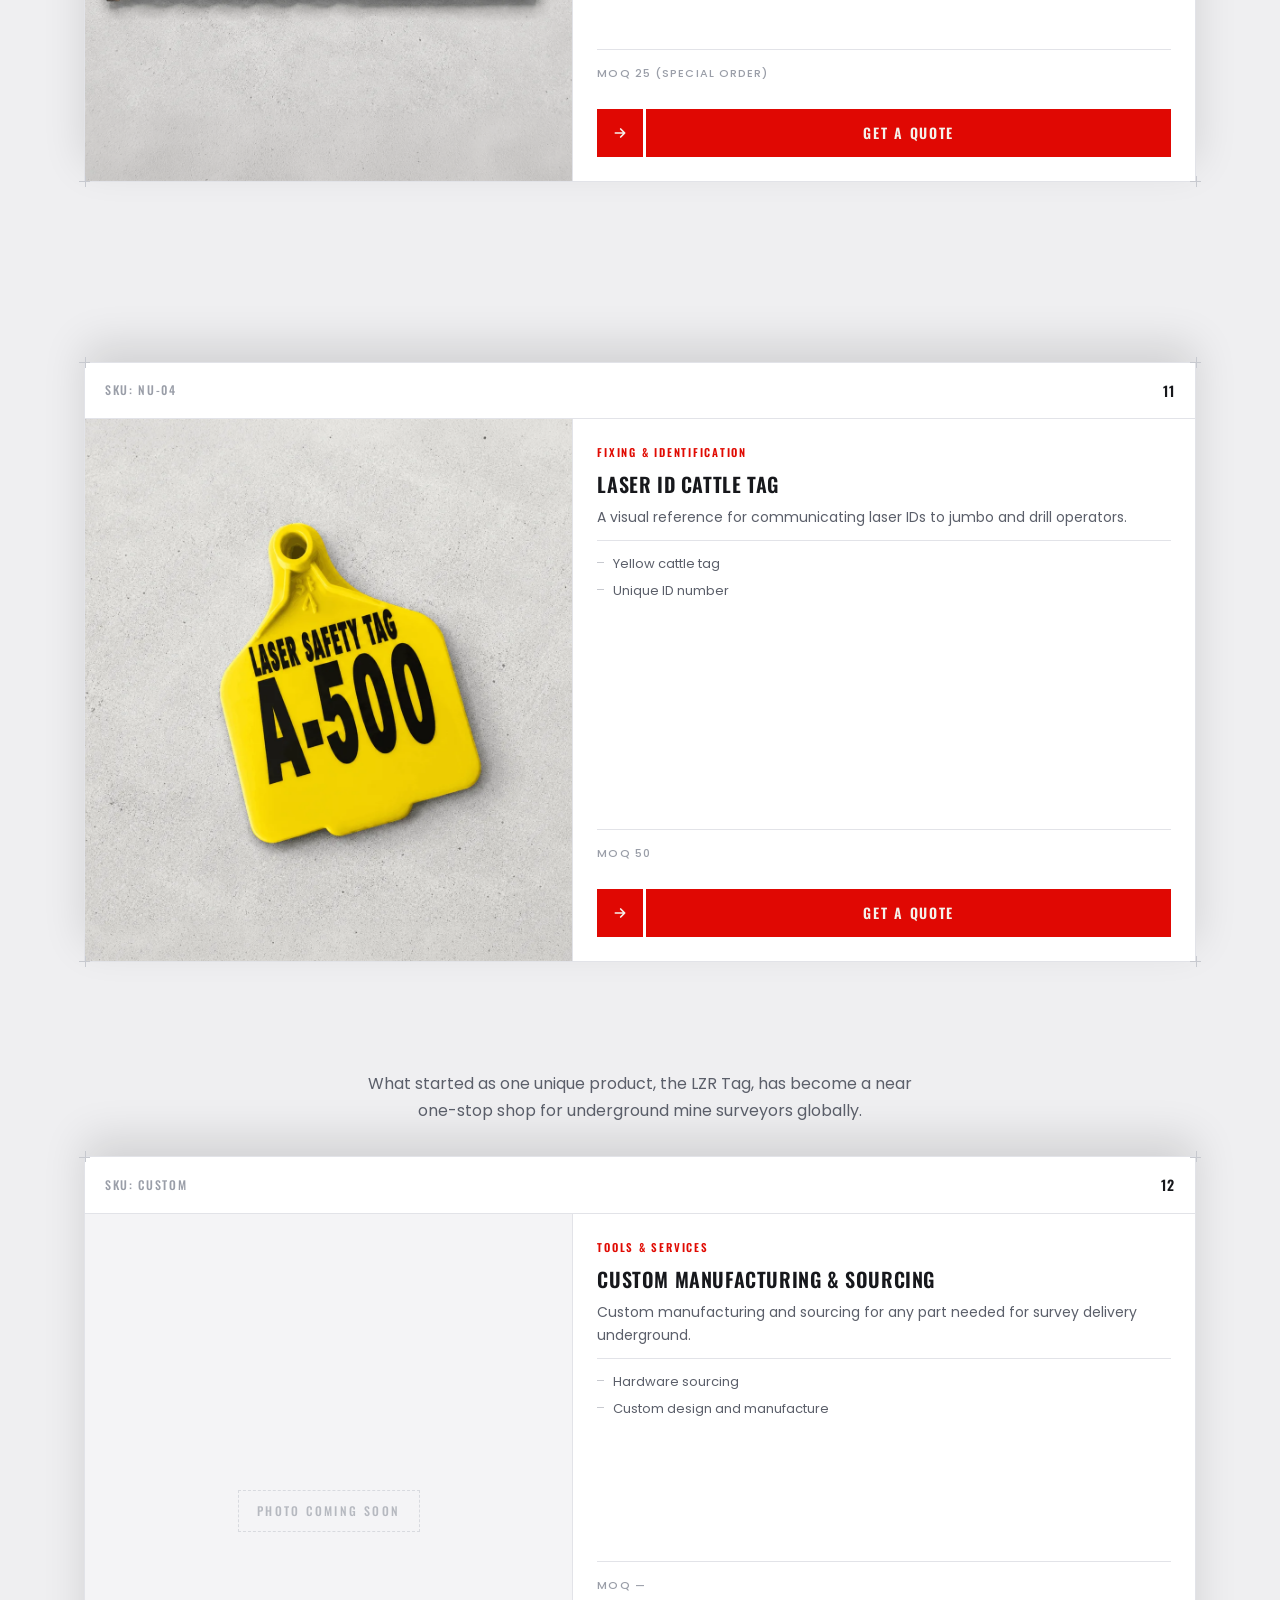
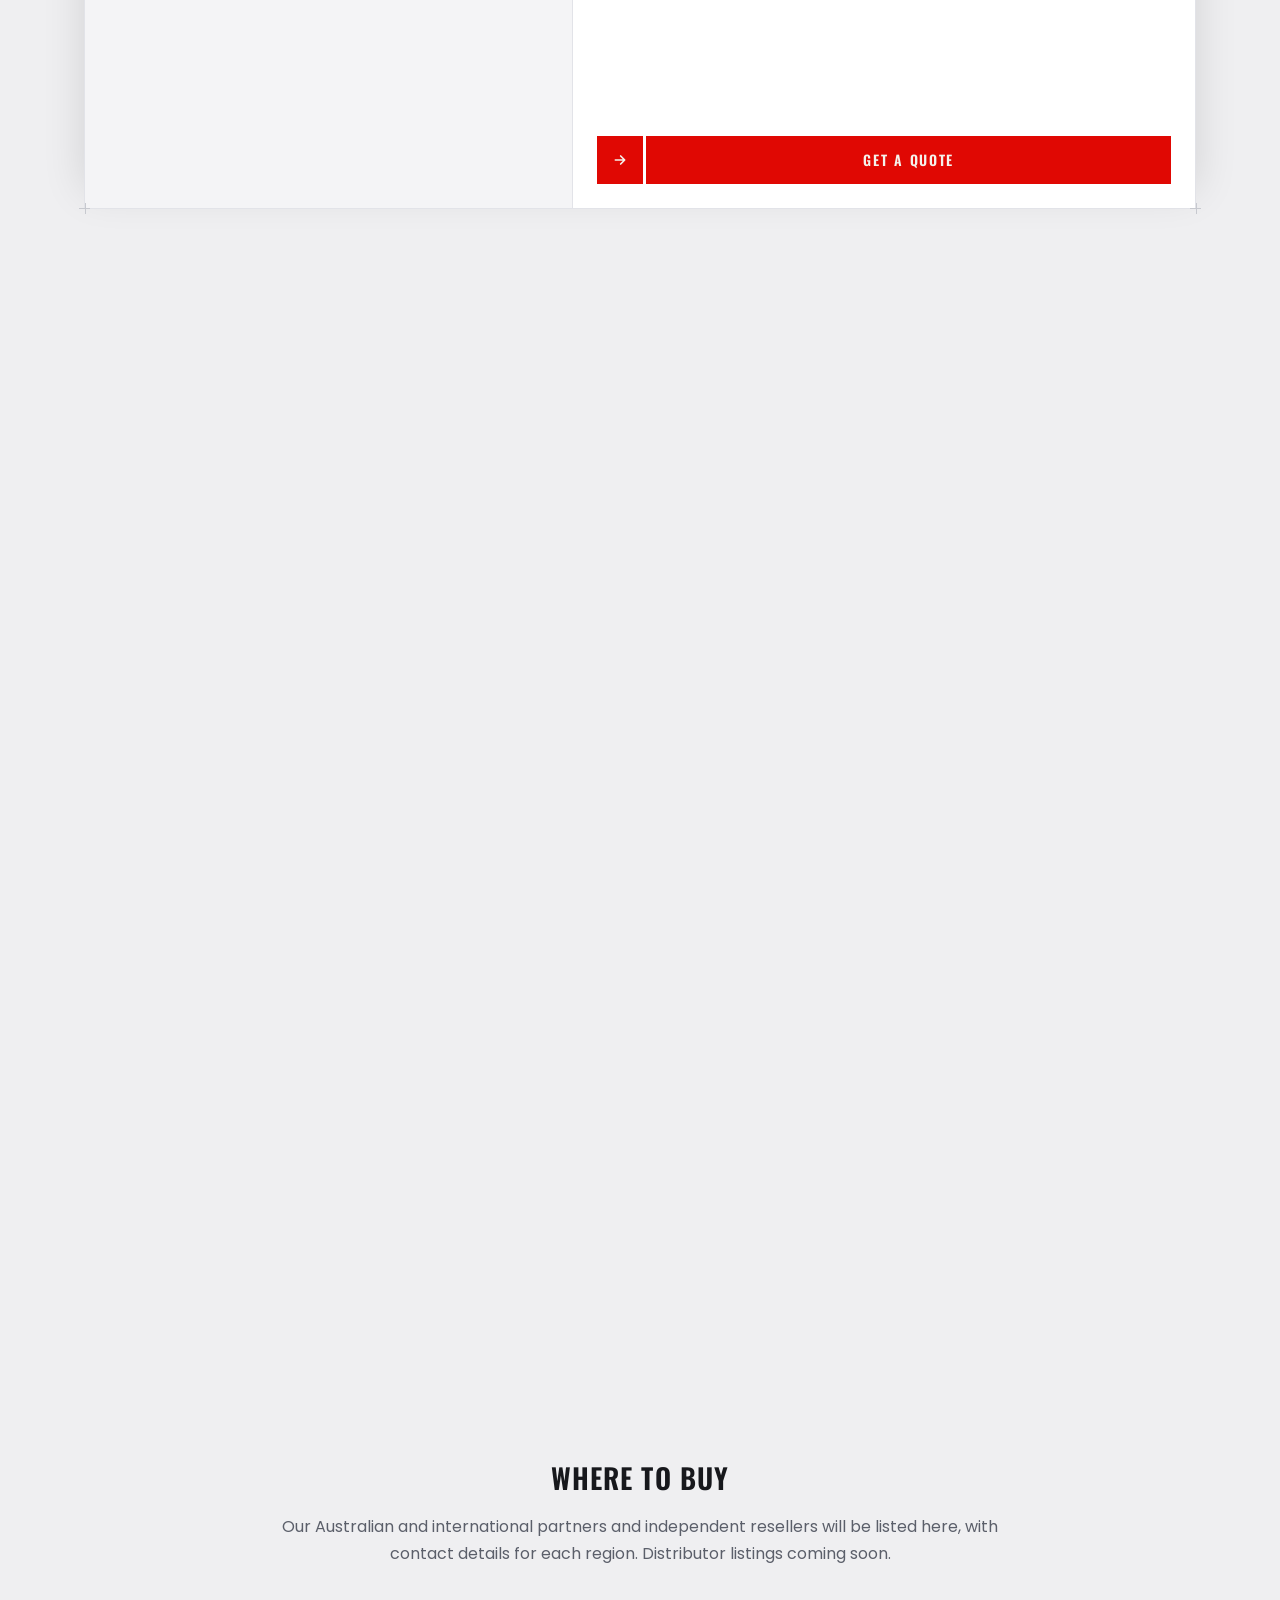
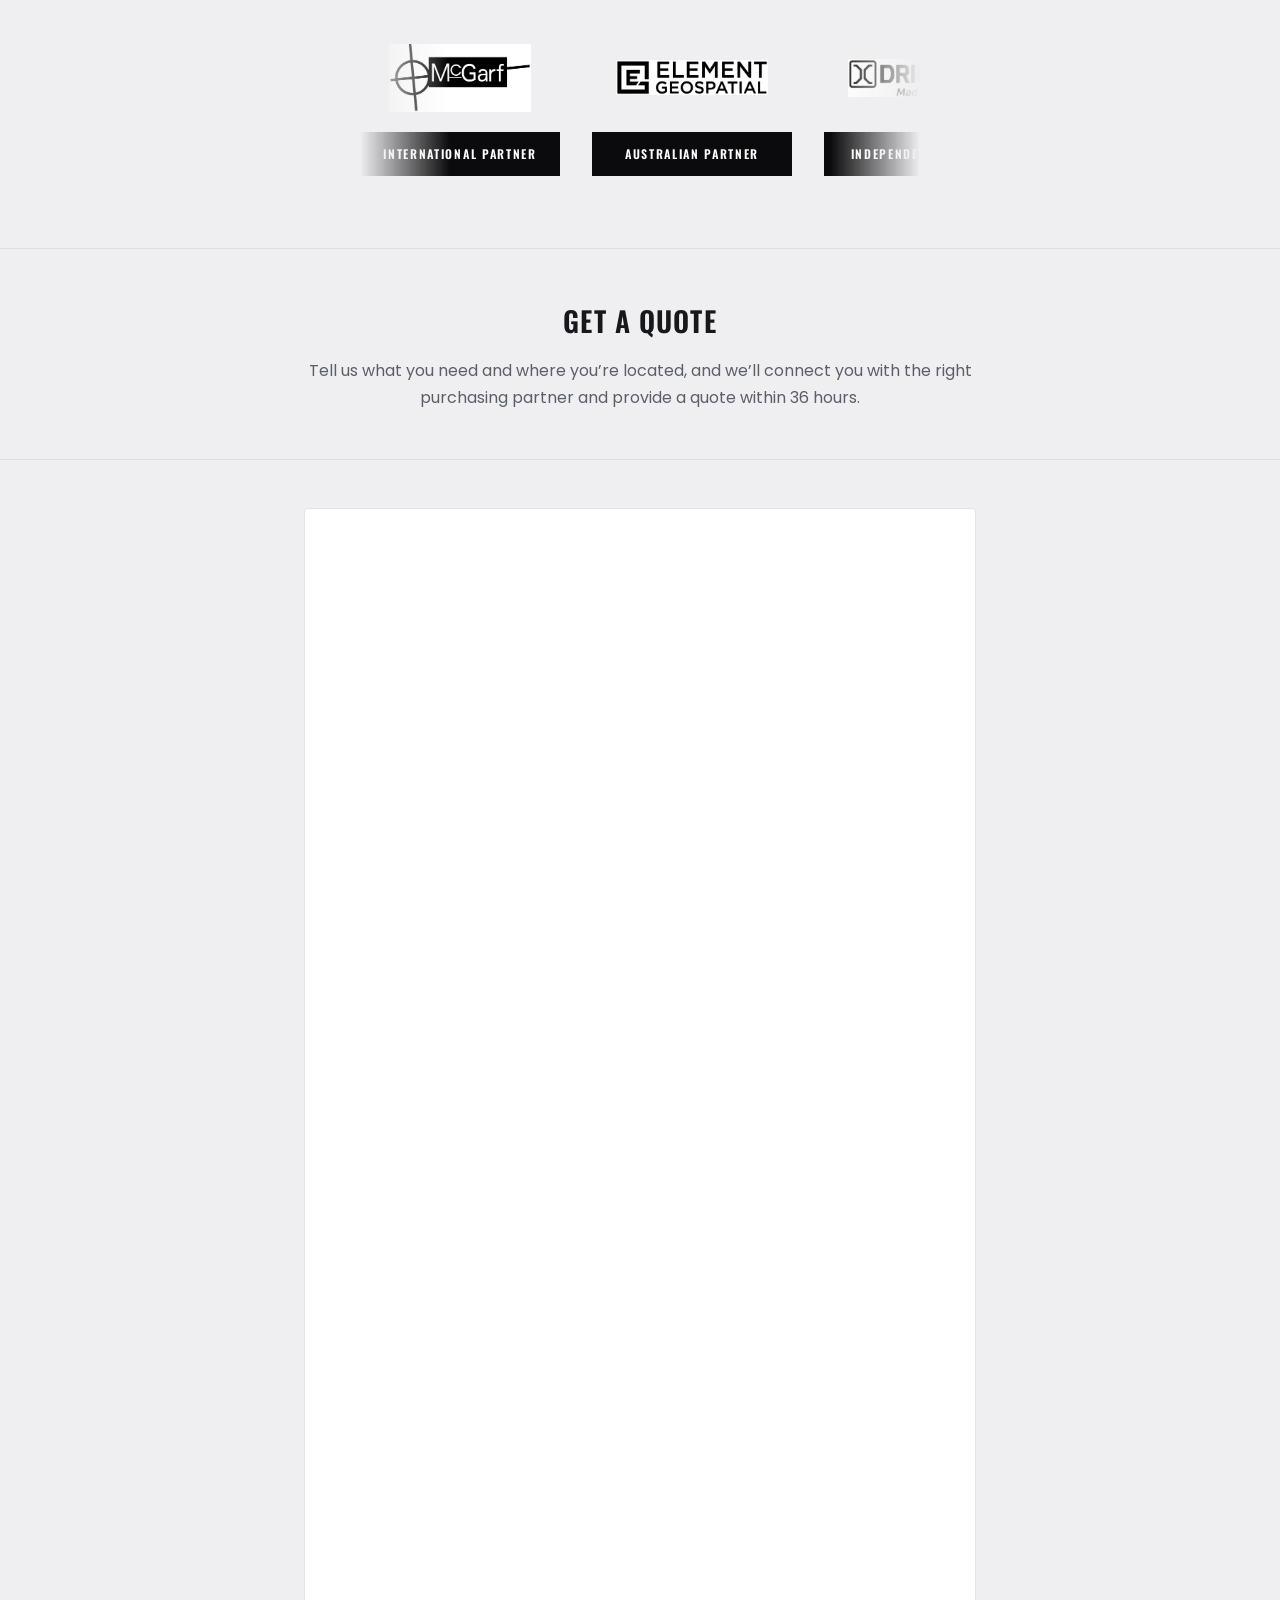
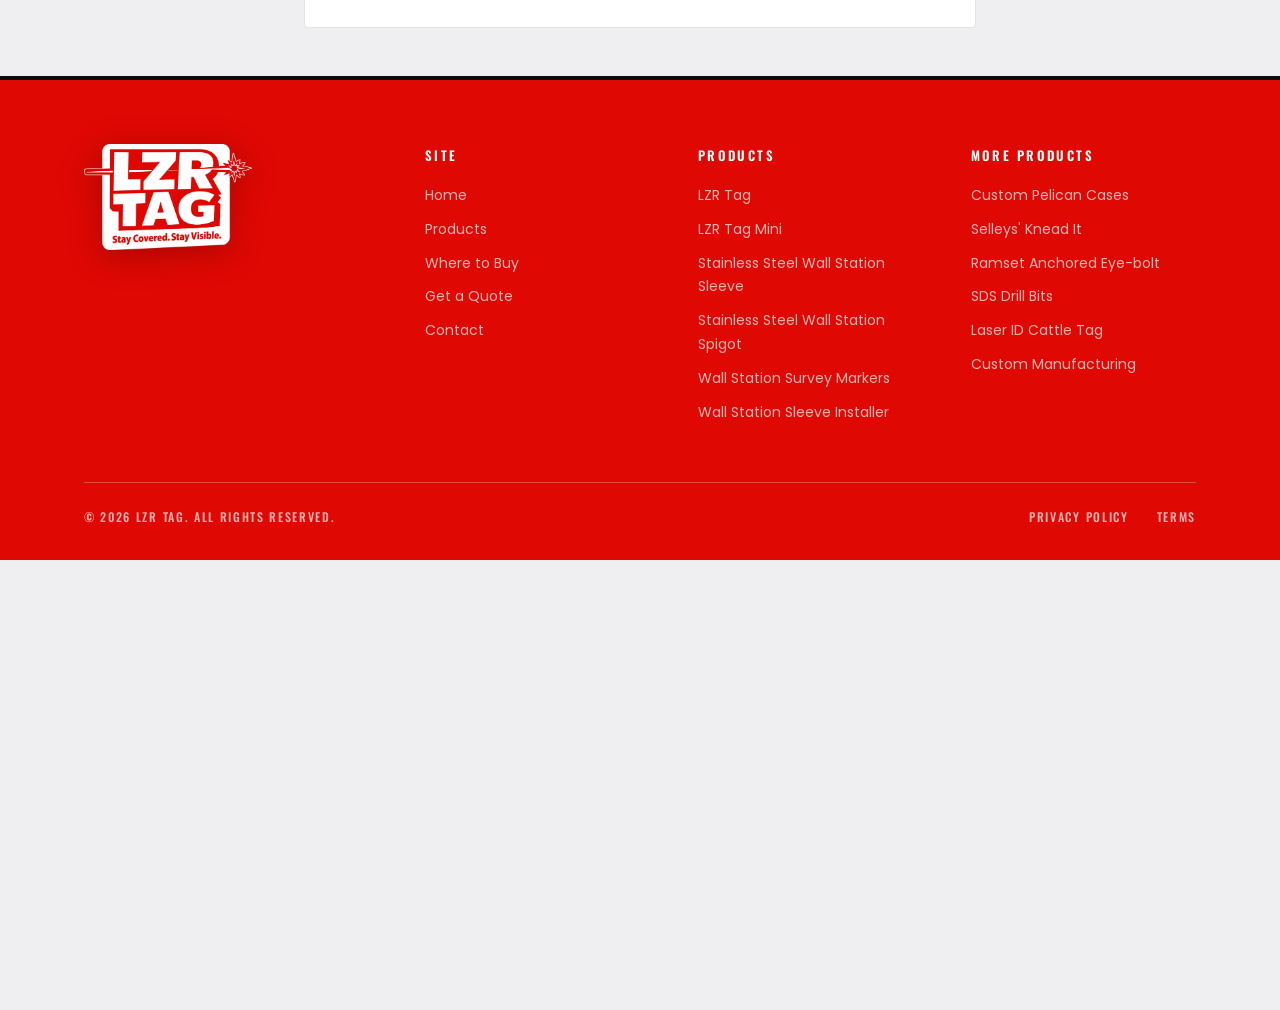
==== commit cc806526: "**Nine new product photos are live on the site:** - All 9 photos appear on their product cards: LZR " ====
--- a/frontend/public/index.html
+++ b/frontend/public/index.html
@@ -72,7 +72,7 @@
                             <span class="product-num">01</span>
                         </div>
                         <div class="product-photo">
-                            <img src="./assets/products/lzr-001.png" alt="LZR Tag survey laser protection device" loading="lazy" />
+                            <img src="./assets/products/lzr-001.webp" alt="LZR Tag survey laser protection device" loading="lazy" />
                         </div>
                         <div class="product-info">
                             <p class="product-cat">Survey Laser Protection Device</p>
@@ -98,7 +98,7 @@
                             <span class="product-num">02</span>
                         </div>
                         <div class="product-photo">
-                            <img src="./assets/products/lzr-002.png" alt="LZR Tag Mini survey laser protection device" loading="lazy" />
+                            <img src="./assets/products/lzr-002.webp" alt="LZR Tag Mini survey laser protection device" loading="lazy" />
                         </div>
                         <div class="product-info">
                             <p class="product-cat">Survey Laser Protection Device</p>
@@ -124,7 +124,7 @@
                             <span class="product-num">03</span>
                         </div>
                         <div class="product-photo">
-                            <img src="./assets/products/ss-01.png" alt="Stainless steel wall station sleeve" loading="lazy" />
+                            <img src="./assets/products/ss-01.webp" alt="Stainless steel wall station sleeve" loading="lazy" />
                         </div>
                         <div class="product-info">
                             <p class="product-cat">Wall Station Components</p>
@@ -150,7 +150,7 @@
                             <span class="product-num">04</span>
                         </div>
                         <div class="product-photo">
-                            <img src="./assets/products/ss-02.png" alt="Stainless steel wall station spigot" loading="lazy" />
+                            <img src="./assets/products/ss-02.webp" alt="Stainless steel wall station spigot" loading="lazy" />
                         </div>
                         <div class="product-info">
                             <p class="product-cat">Wall Station Components</p>
@@ -175,7 +175,7 @@
                             <span class="product-num">05</span>
                         </div>
                         <div class="product-photo">
-                            <img src="./assets/products/ss-03.png" alt="Wall station survey marker plaque" loading="lazy" />
+                            <img src="./assets/products/ss-03.webp" alt="Wall station survey marker plaque" loading="lazy" />
                         </div>
                         <div class="product-info">
                             <p class="product-cat">Wall Station Components</p>
@@ -247,8 +247,8 @@
                             <span class="product-sku">SKU: NU-02</span>
                             <span class="product-num">08</span>
                         </div>
-                        <div class="product-photo product-photo-empty">
-                            <span class="photo-placeholder" data-testid="photo-placeholder-nu-02">Photo coming soon</span>
+                        <div class="product-photo">
+                            <img src="./assets/products/nu-02.webp" alt="Selleys Knead It polymer repair compound pack" loading="lazy" />
                         </div>
                         <div class="product-info">
                             <p class="product-cat">Installation Consumables</p>
@@ -270,8 +270,8 @@
                             <span class="product-sku">SKU: NU-01</span>
                             <span class="product-num">09</span>
                         </div>
-                        <div class="product-photo product-photo-empty">
-                            <span class="photo-placeholder" data-testid="photo-placeholder-nu-01">Photo coming soon</span>
+                        <div class="product-photo">
+                            <img src="./assets/products/nu-01.webp" alt="Ramset anchored eye-bolt with expansion sleeve" loading="lazy" />
                         </div>
                         <div class="product-info">
                             <p class="product-cat">Fixing &amp; Identification</p>
@@ -295,8 +295,8 @@
                             <span class="product-sku">SKU: NU-03</span>
                             <span class="product-num">10</span>
                         </div>
-                        <div class="product-photo product-photo-empty">
-                            <span class="photo-placeholder" data-testid="photo-placeholder-nu-03">Photo coming soon</span>
+                        <div class="product-photo">
+                            <img src="./assets/products/nu-03.webp" alt="Set of four SDS drill bits" loading="lazy" />
                         </div>
                         <div class="product-info">
                             <p class="product-cat">Tools &amp; Services</p>
@@ -320,8 +320,8 @@
                             <span class="product-sku">SKU: NU-04</span>
                             <span class="product-num">11</span>
                         </div>
-                        <div class="product-photo product-photo-empty">
-                            <span class="photo-placeholder" data-testid="photo-placeholder-nu-04">Photo coming soon</span>
+                        <div class="product-photo">
+                            <img src="./assets/products/nu-04.webp" alt="Yellow laser ID cattle tag" loading="lazy" />
                         </div>
                         <div class="product-info">
                             <p class="product-cat">Fixing &amp; Identification</p>
--- a/frontend/public/styles.css
+++ b/frontend/public/styles.css
@@ -165,6 +165,8 @@
 /* ---------- Hero ---------- */
 
 .hero {
+    position: relative;
+    overflow: hidden;
     display: flex;
     flex-direction: column;
     justify-content: flex-start;
@@ -180,7 +182,7 @@
     right: 0;
     bottom: 0;
     height: 180px;
-    background: linear-gradient(to bottom, var(--hero-blend-top, var(--bg)), var(--bg));
+    background: linear-gradient(to bottom, var(--hero-blend-top, var(--bg)), var(--page-bg, var(--bg)));
     pointer-events: none;
 }
 
@@ -208,6 +210,13 @@
 
 @media (max-width: 767px), (prefers-reduced-motion: reduce) {
     .page-pin { position: static; }
+
+    .hero { background: #fff; }
+
+    .hero::after {
+        height: 300px;
+        background: linear-gradient(to bottom, #fff, var(--bg));
+    }
 }
 
 .hero-inner {
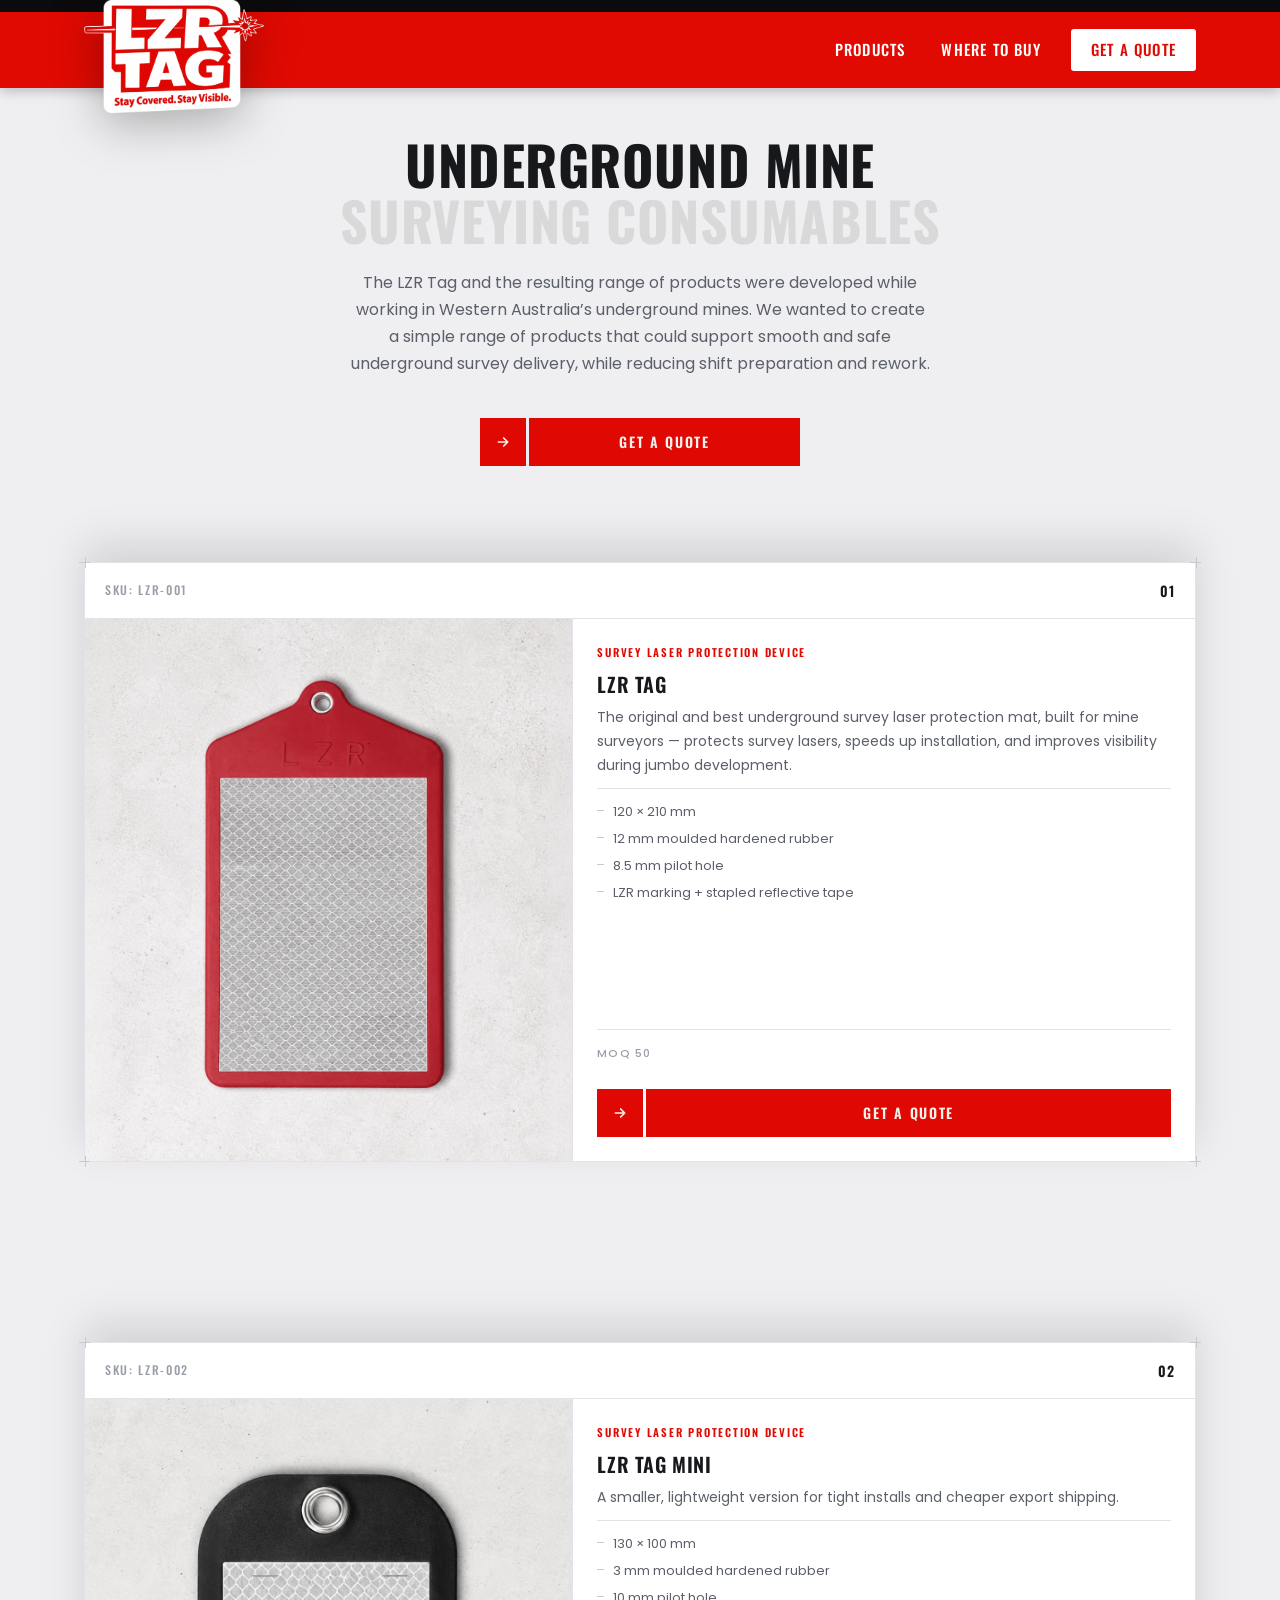
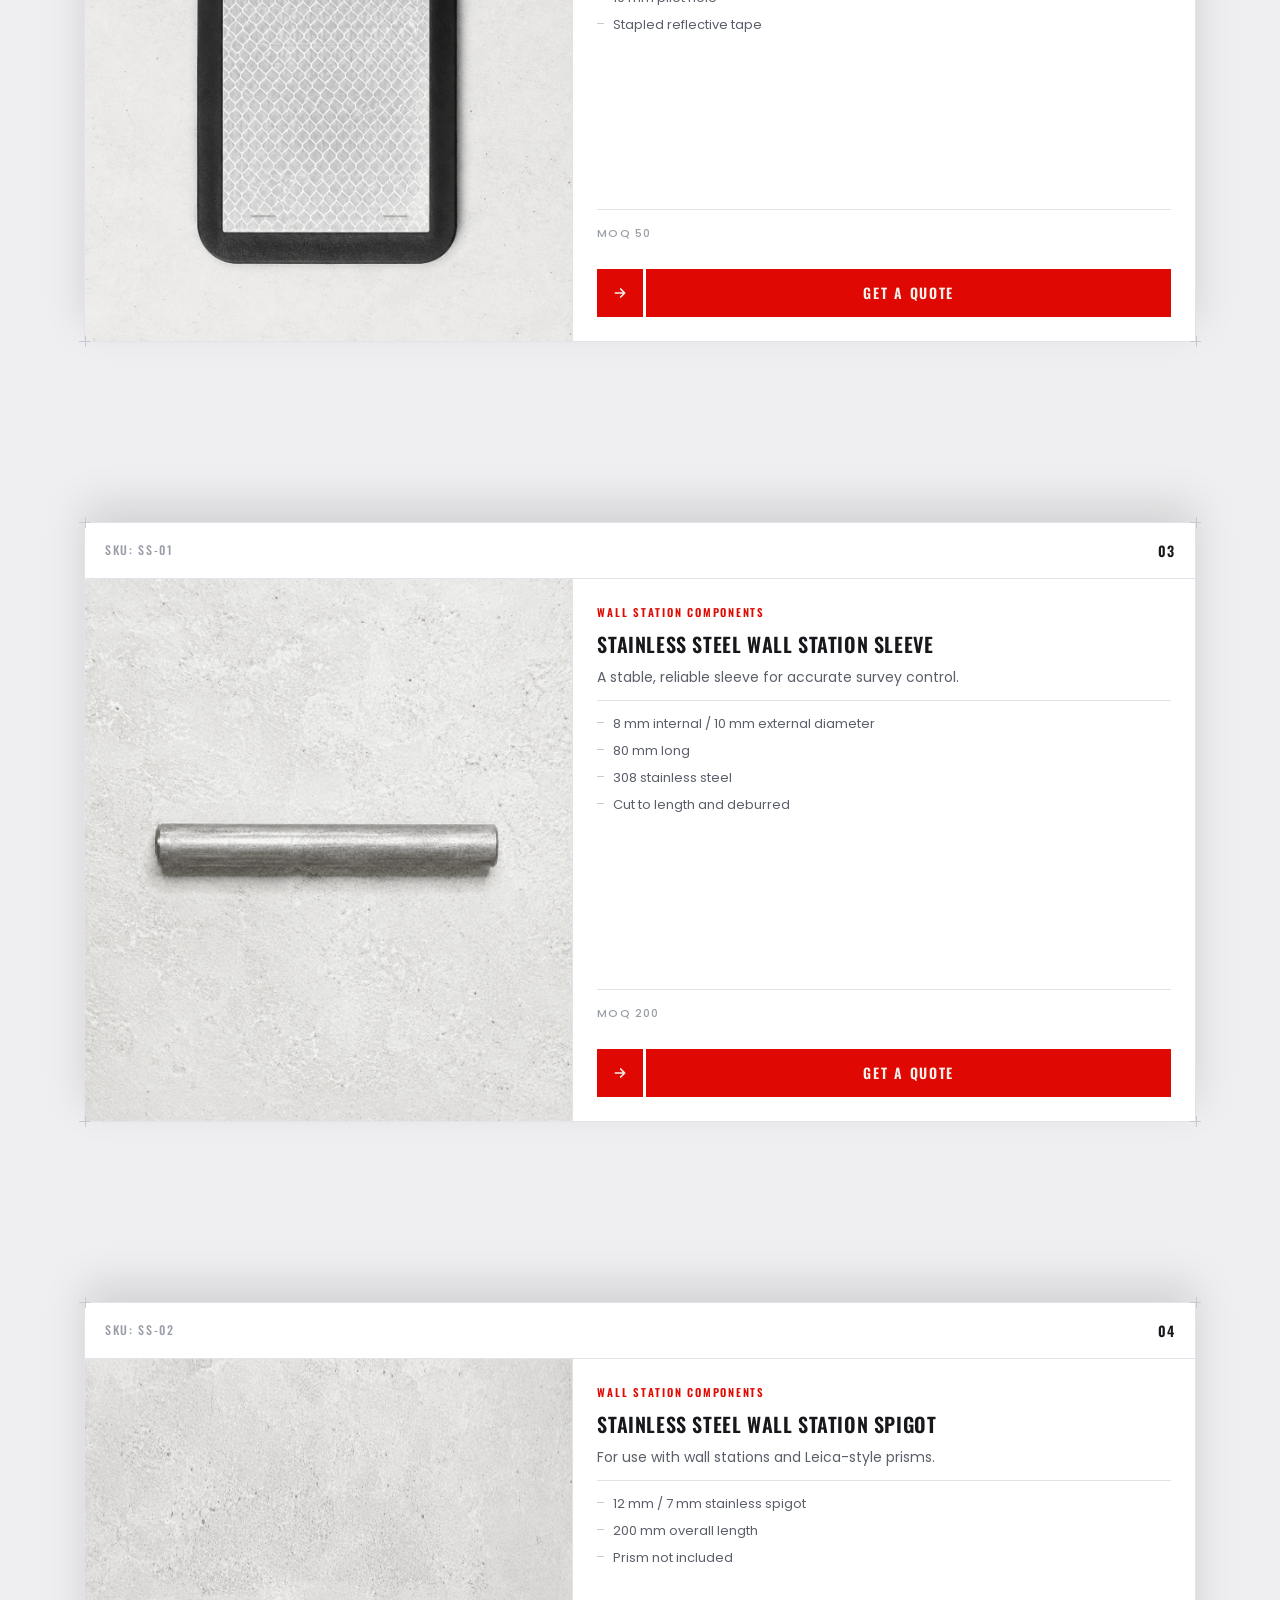
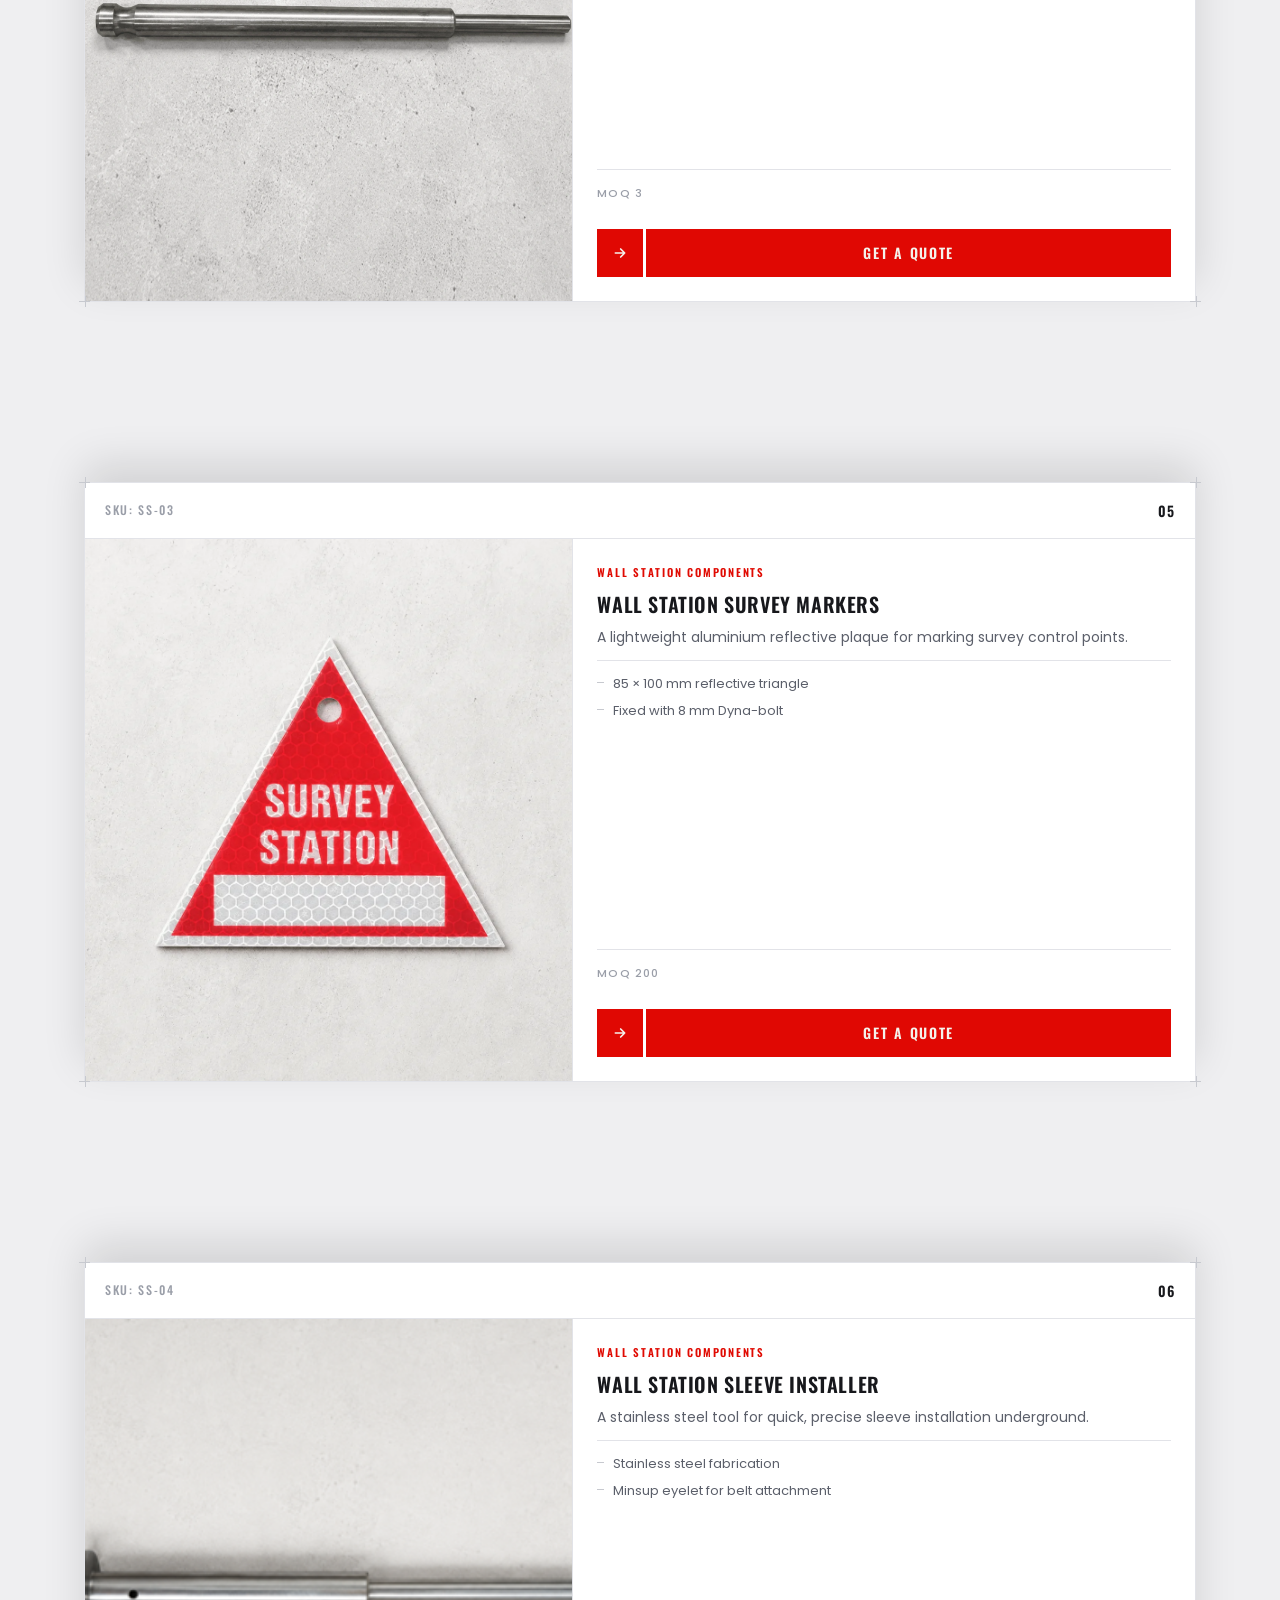
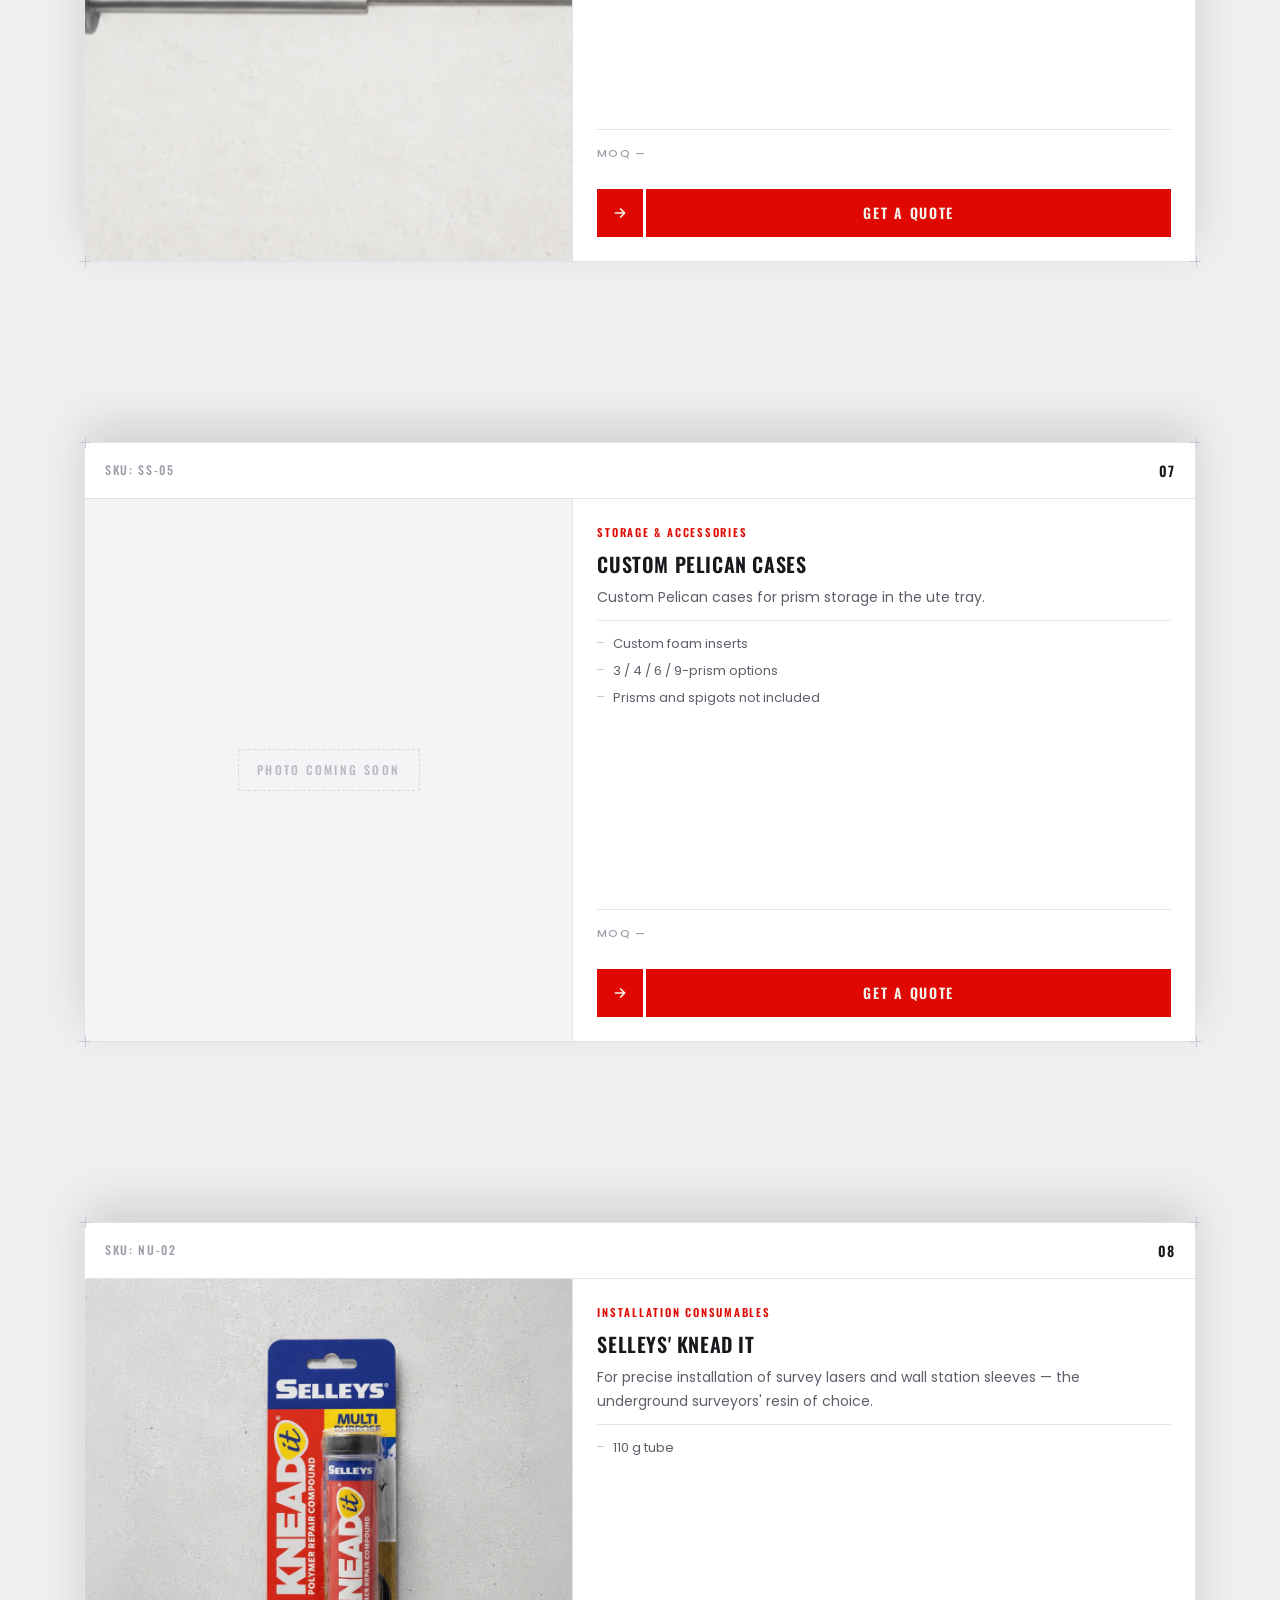
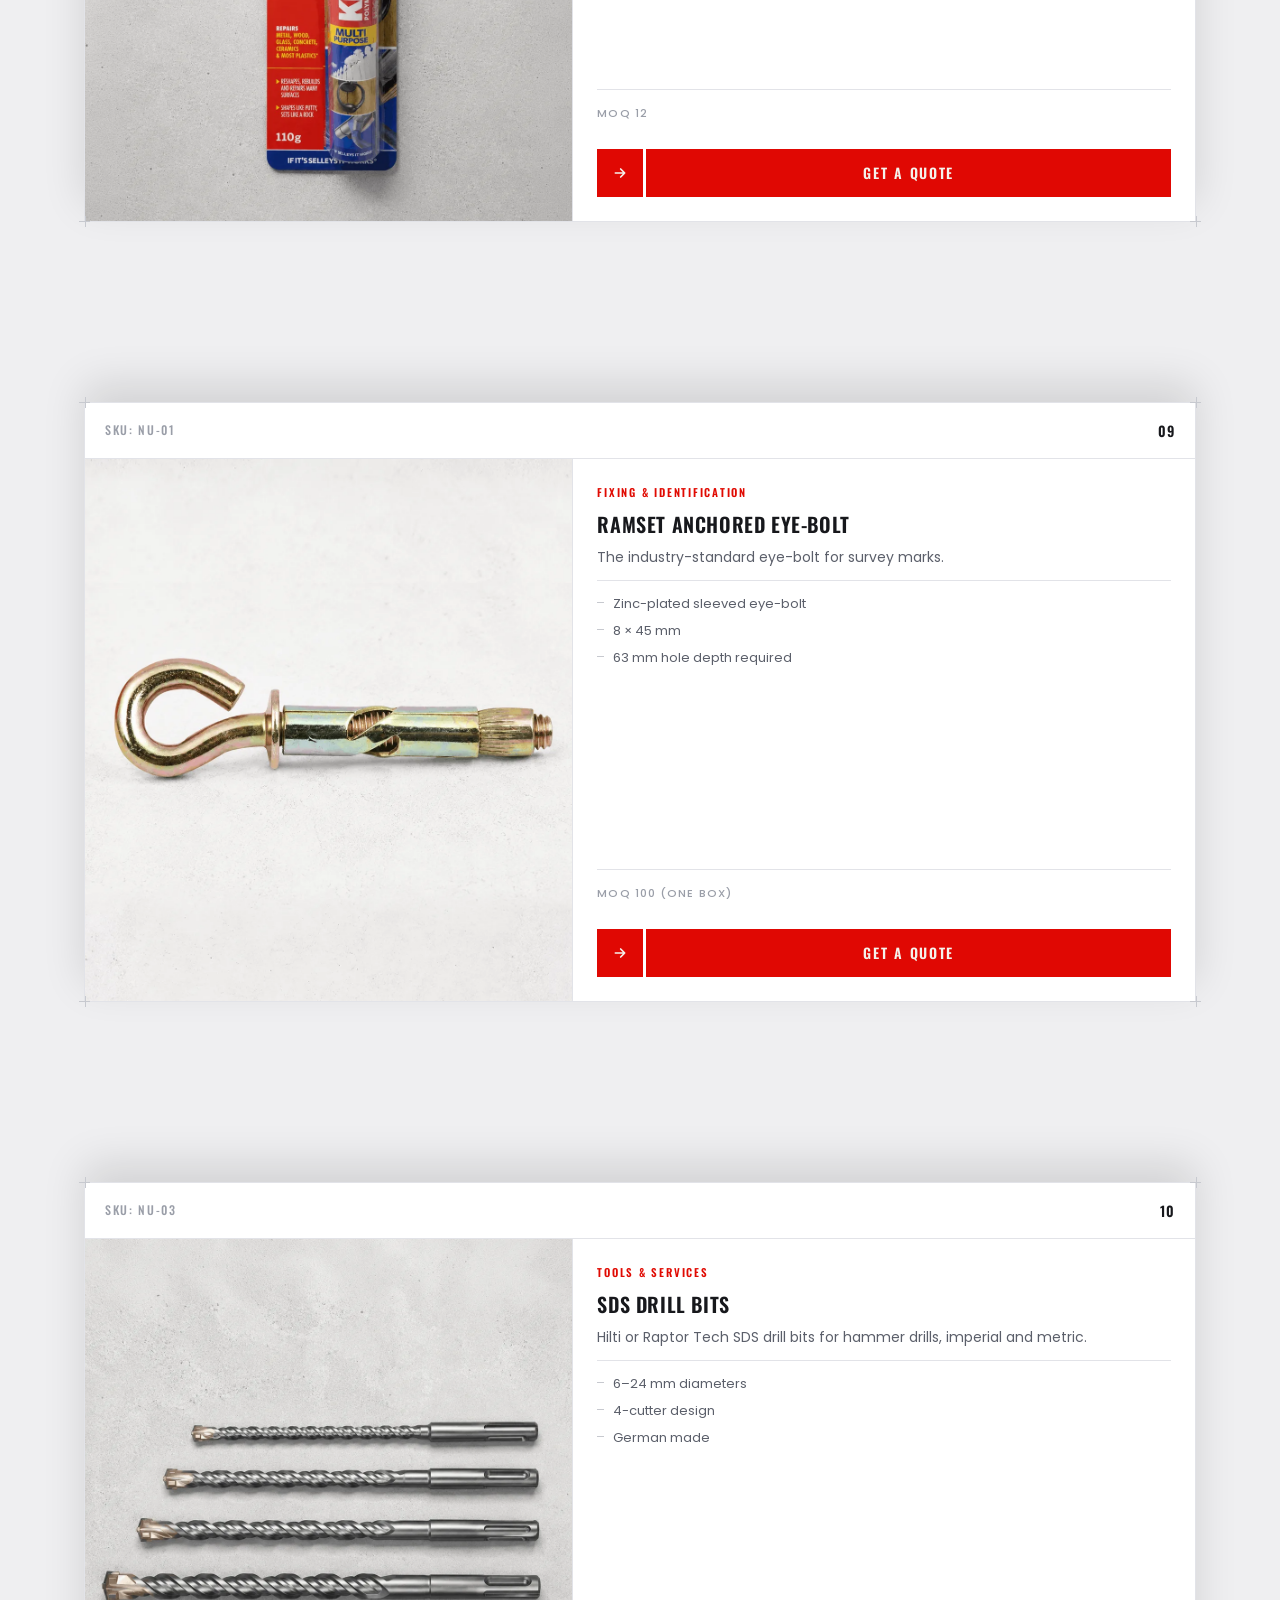
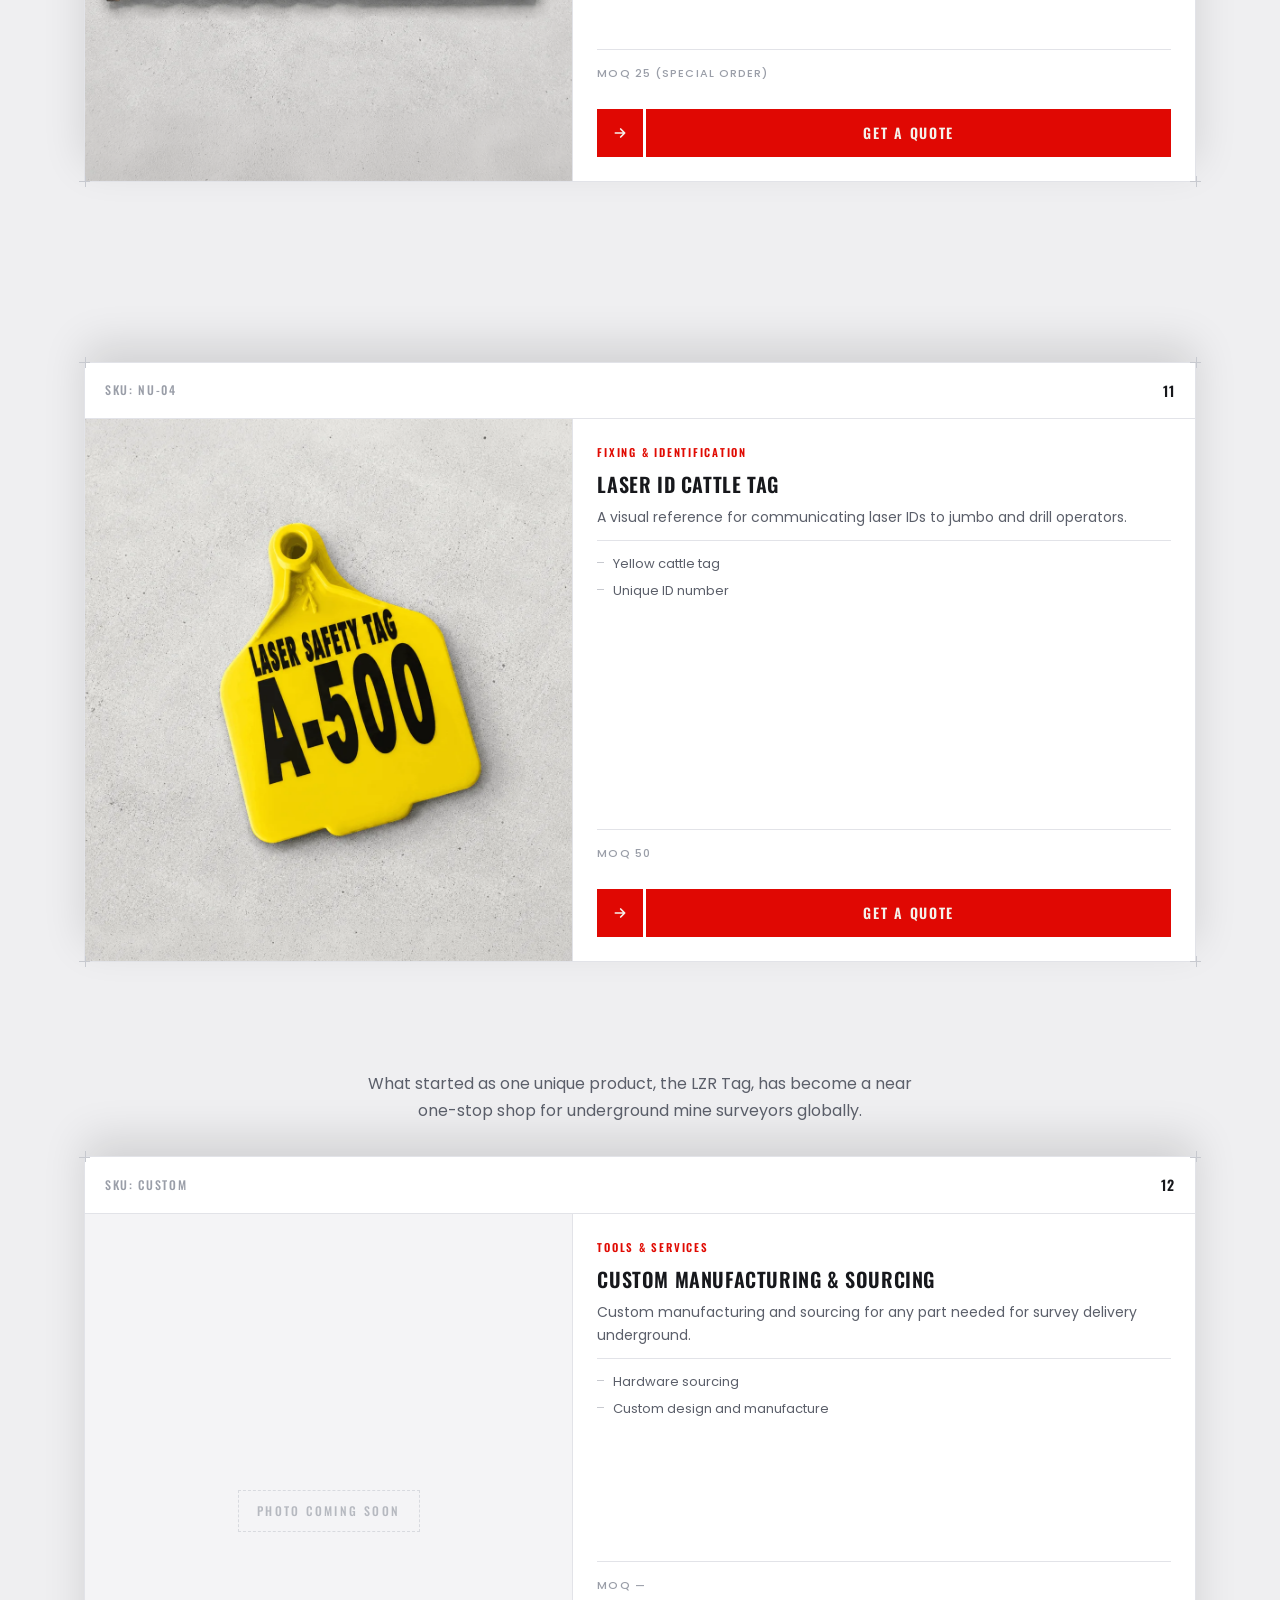
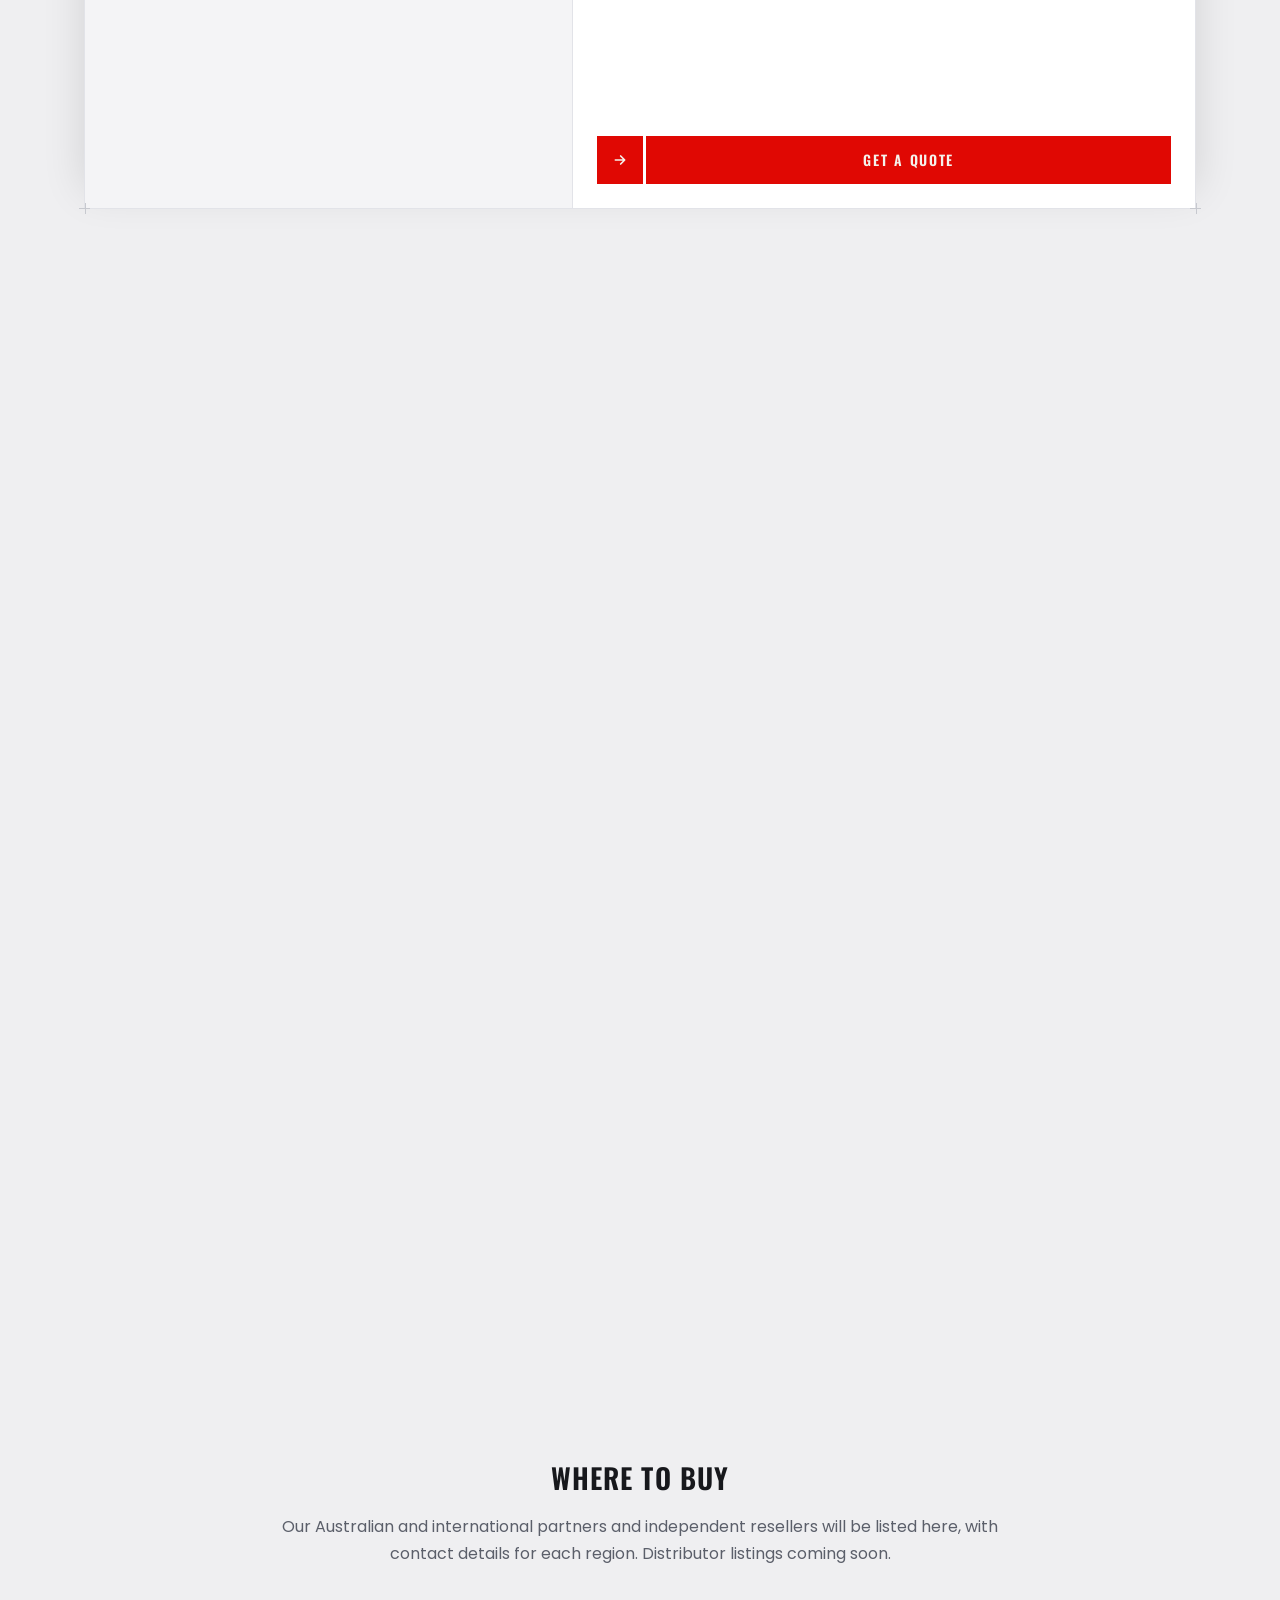
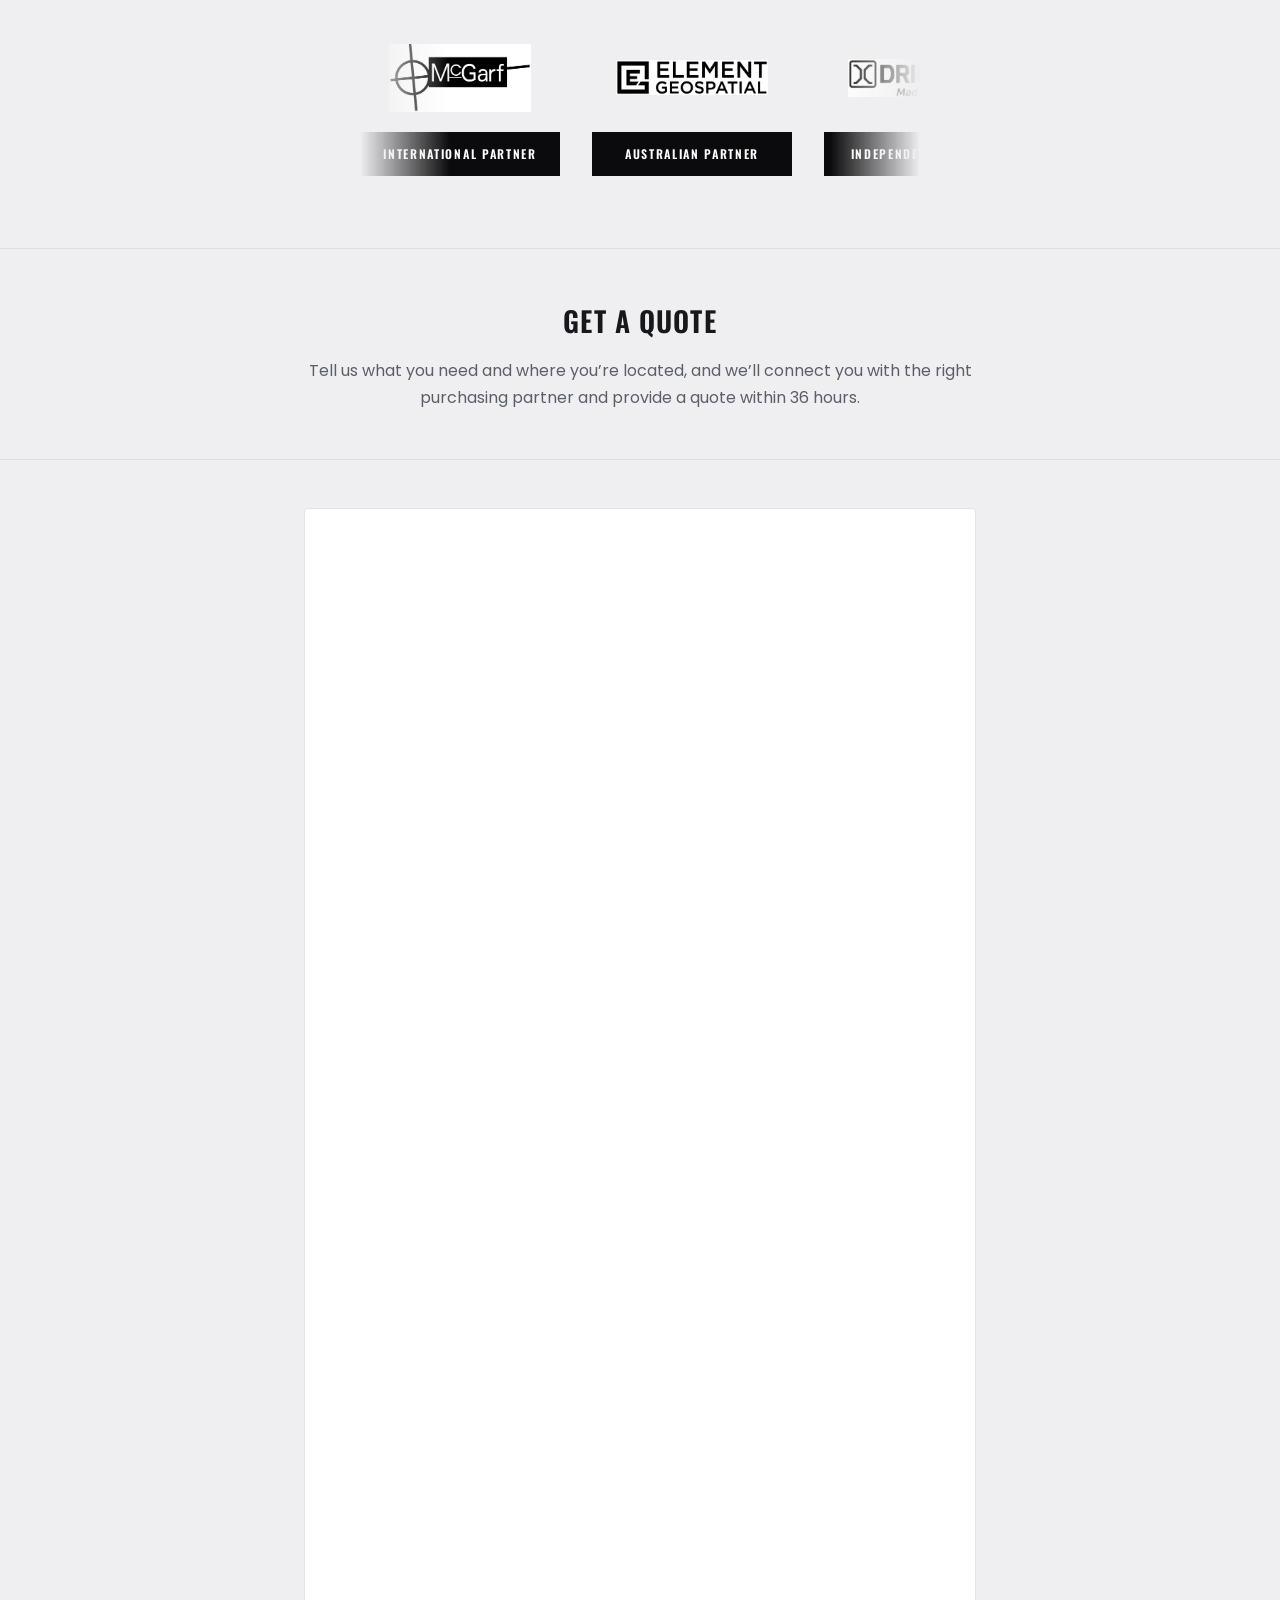
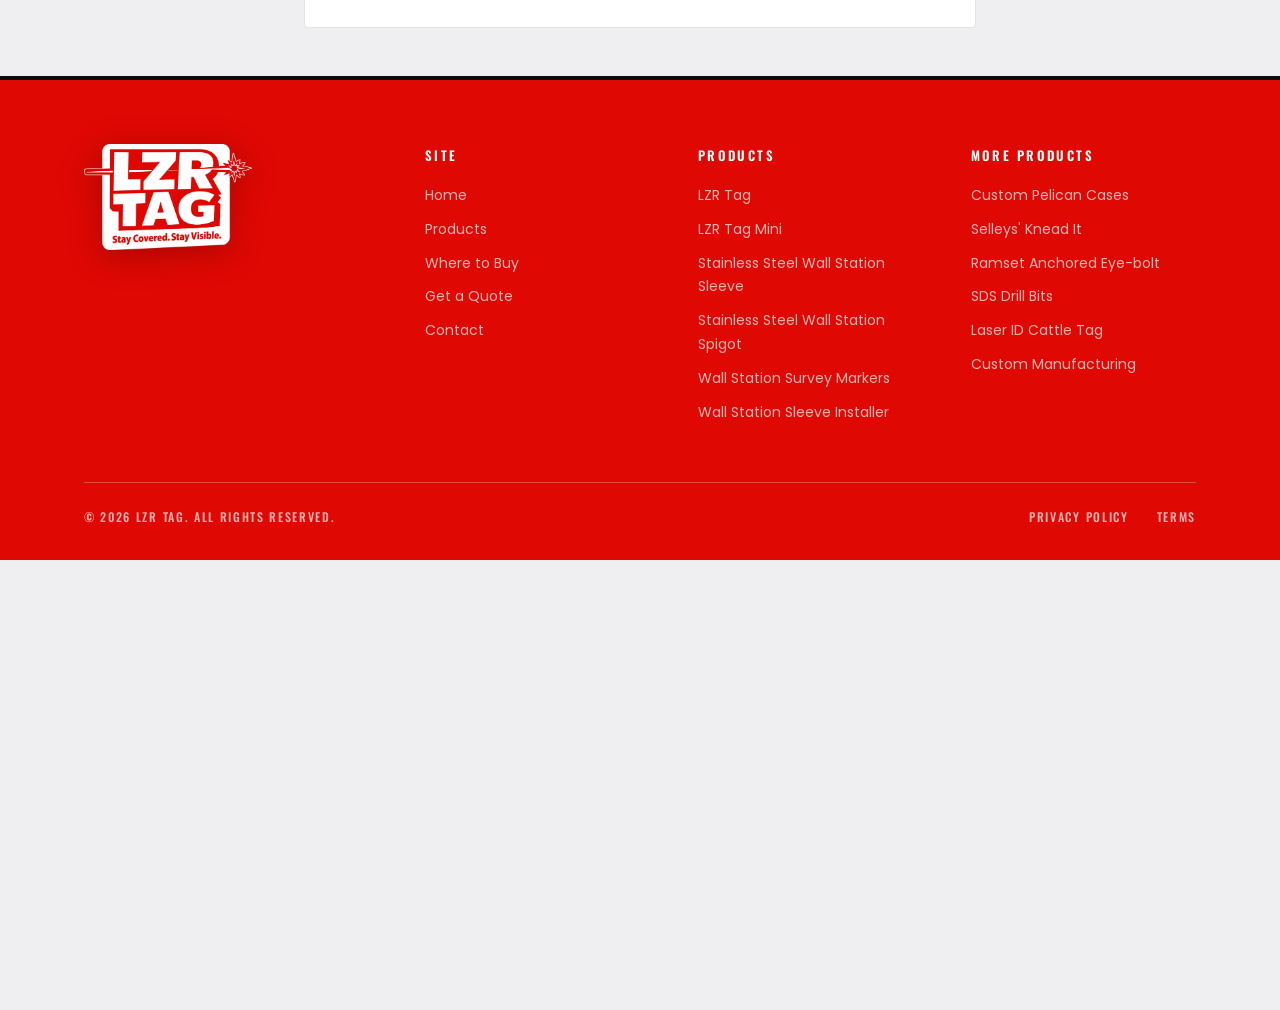
==== commit d75bac21: "Blurry photos have been addressed for LZR-001, LZR-002, SS-01, and SS-02. The initial conversion had" ====
--- a/frontend/public/index.html
+++ b/frontend/public/index.html
@@ -72,7 +72,7 @@
                             <span class="product-num">01</span>
                         </div>
                         <div class="product-photo">
-                            <img src="./assets/products/lzr-001.webp" alt="LZR Tag survey laser protection device" loading="lazy" />
+                            <img src="./assets/products/lzr-001.webp?v=2" alt="LZR Tag survey laser protection device" loading="lazy" />
                         </div>
                         <div class="product-info">
                             <p class="product-cat">Survey Laser Protection Device</p>
@@ -98,7 +98,7 @@
                             <span class="product-num">02</span>
                         </div>
                         <div class="product-photo">
-                            <img src="./assets/products/lzr-002.webp" alt="LZR Tag Mini survey laser protection device" loading="lazy" />
+                            <img src="./assets/products/lzr-002.webp?v=2" alt="LZR Tag Mini survey laser protection device" loading="lazy" />
                         </div>
                         <div class="product-info">
                             <p class="product-cat">Survey Laser Protection Device</p>
@@ -124,7 +124,7 @@
                             <span class="product-num">03</span>
                         </div>
                         <div class="product-photo">
-                            <img src="./assets/products/ss-01.webp" alt="Stainless steel wall station sleeve" loading="lazy" />
+                            <img src="./assets/products/ss-01.webp?v=2" alt="Stainless steel wall station sleeve" loading="lazy" />
                         </div>
                         <div class="product-info">
                             <p class="product-cat">Wall Station Components</p>
@@ -150,7 +150,7 @@
                             <span class="product-num">04</span>
                         </div>
                         <div class="product-photo">
-                            <img src="./assets/products/ss-02.webp" alt="Stainless steel wall station spigot" loading="lazy" />
+                            <img src="./assets/products/ss-02.webp?v=2" alt="Stainless steel wall station spigot" loading="lazy" />
                         </div>
                         <div class="product-info">
                             <p class="product-cat">Wall Station Components</p>
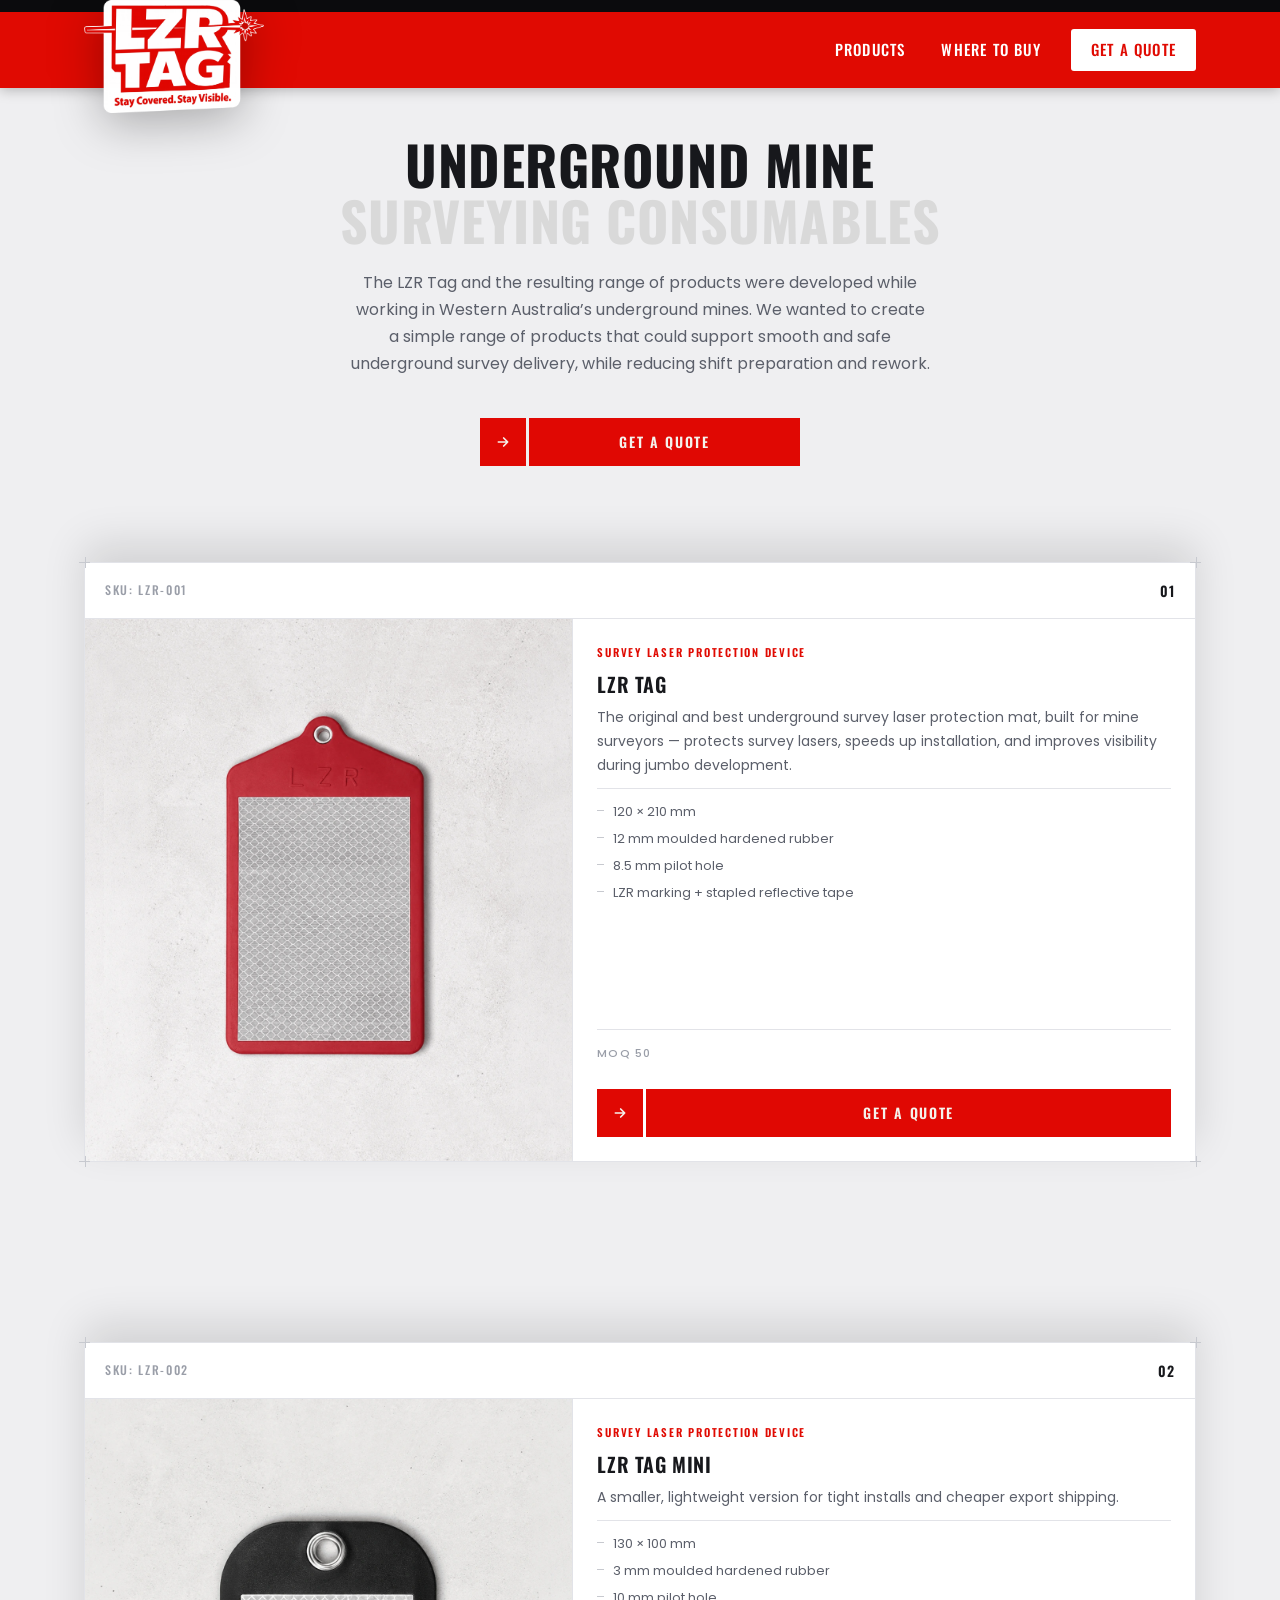
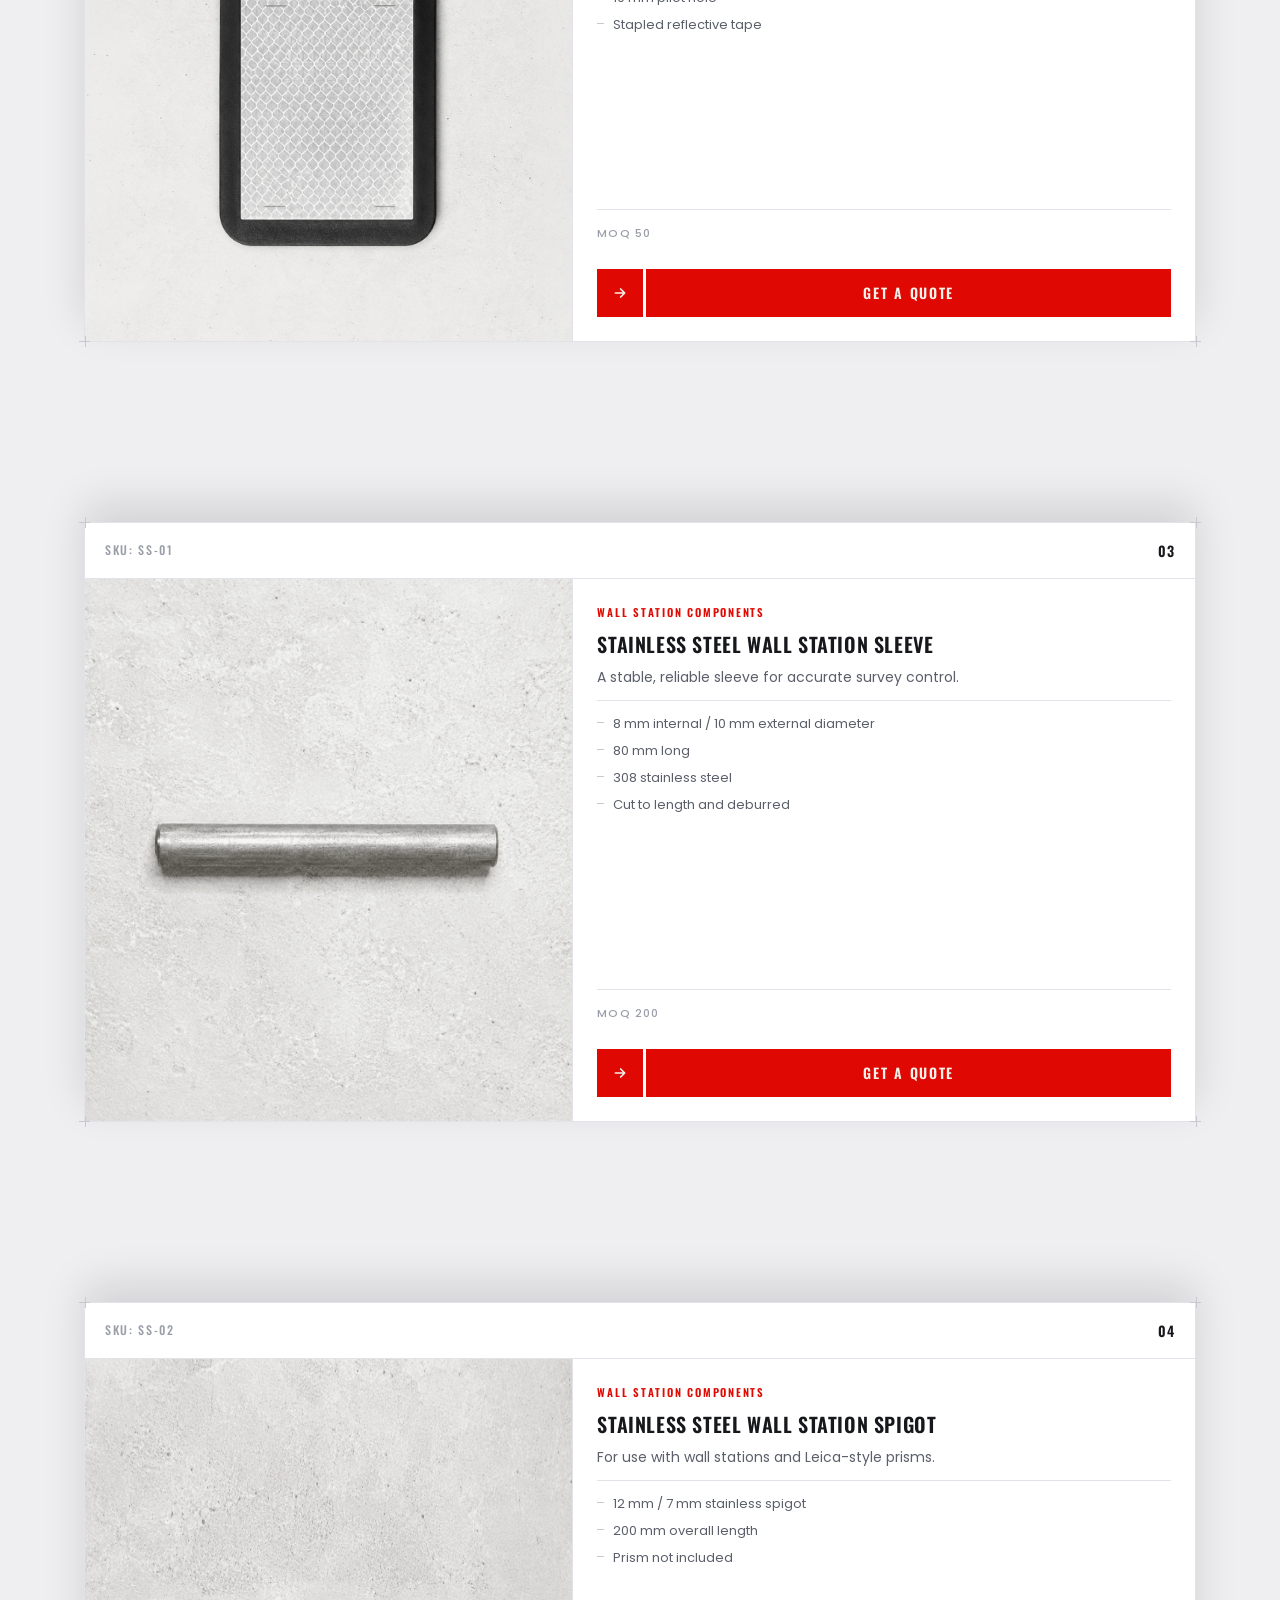
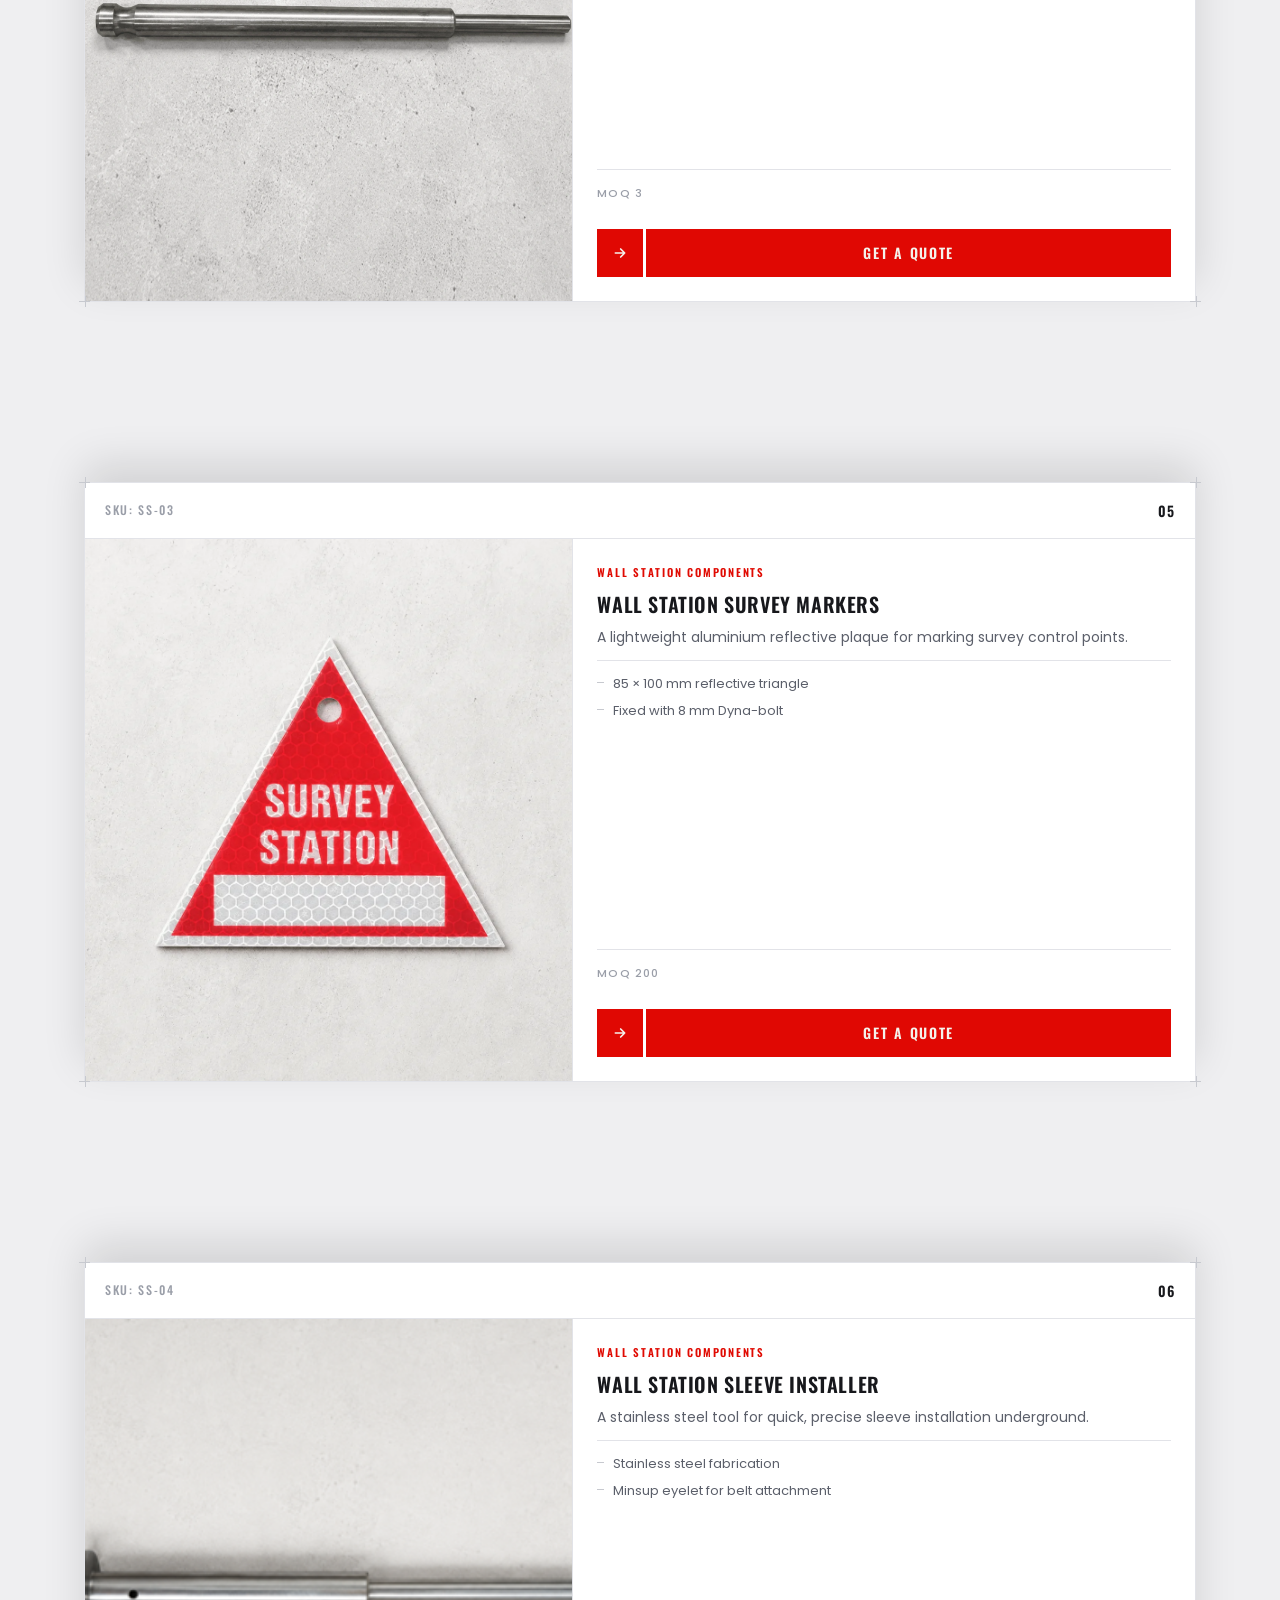
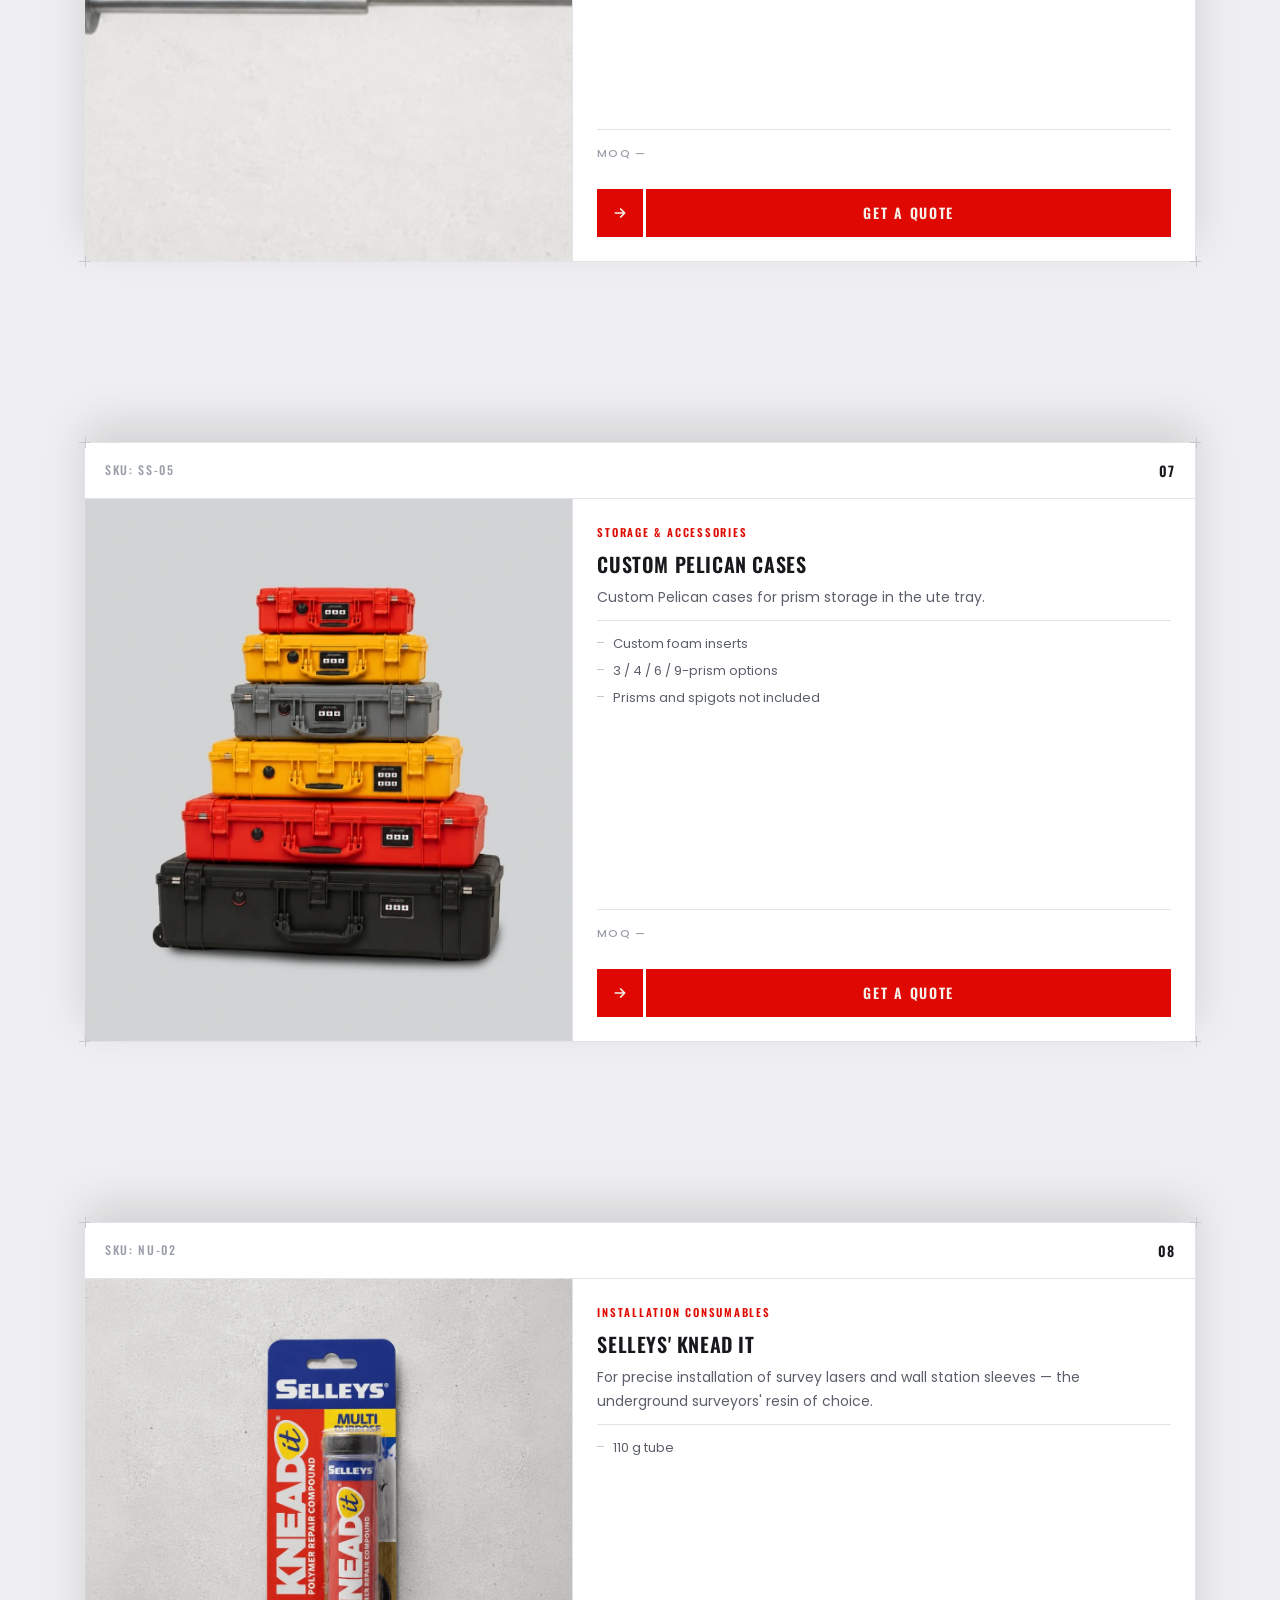
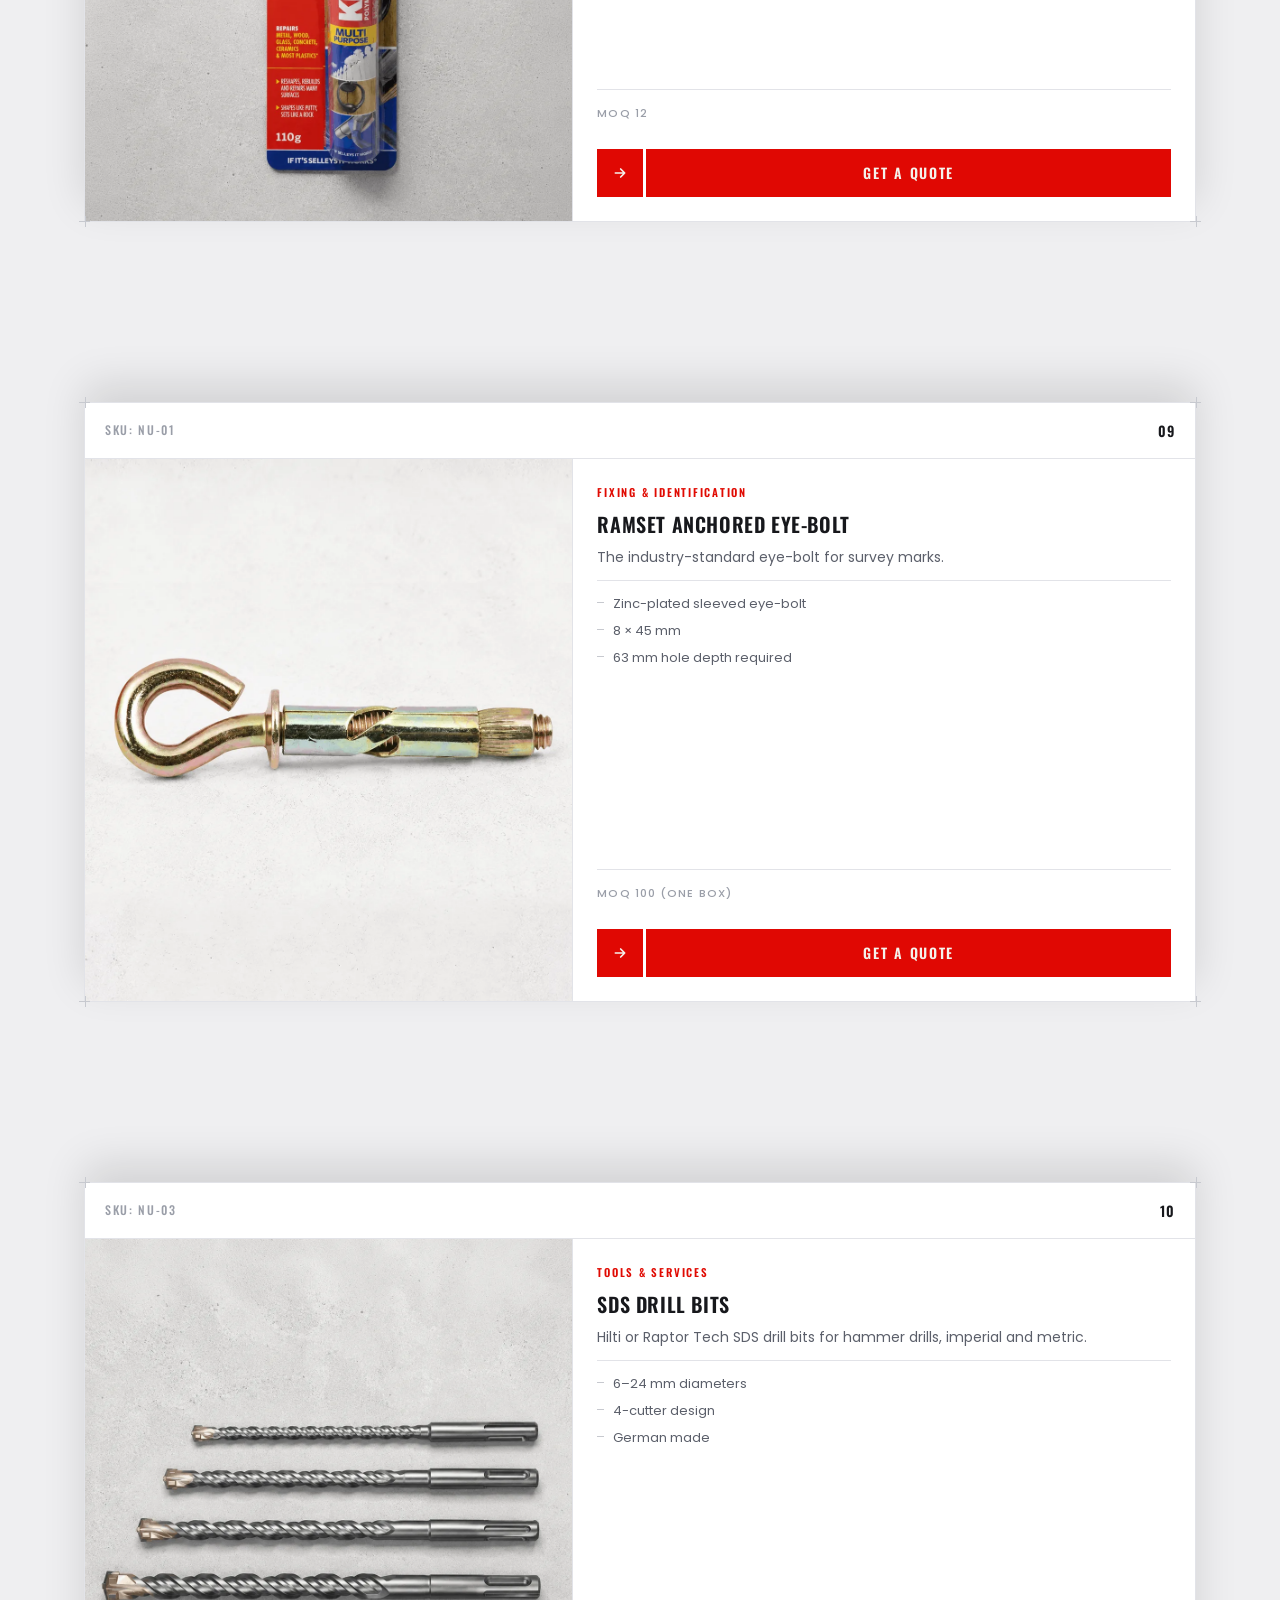
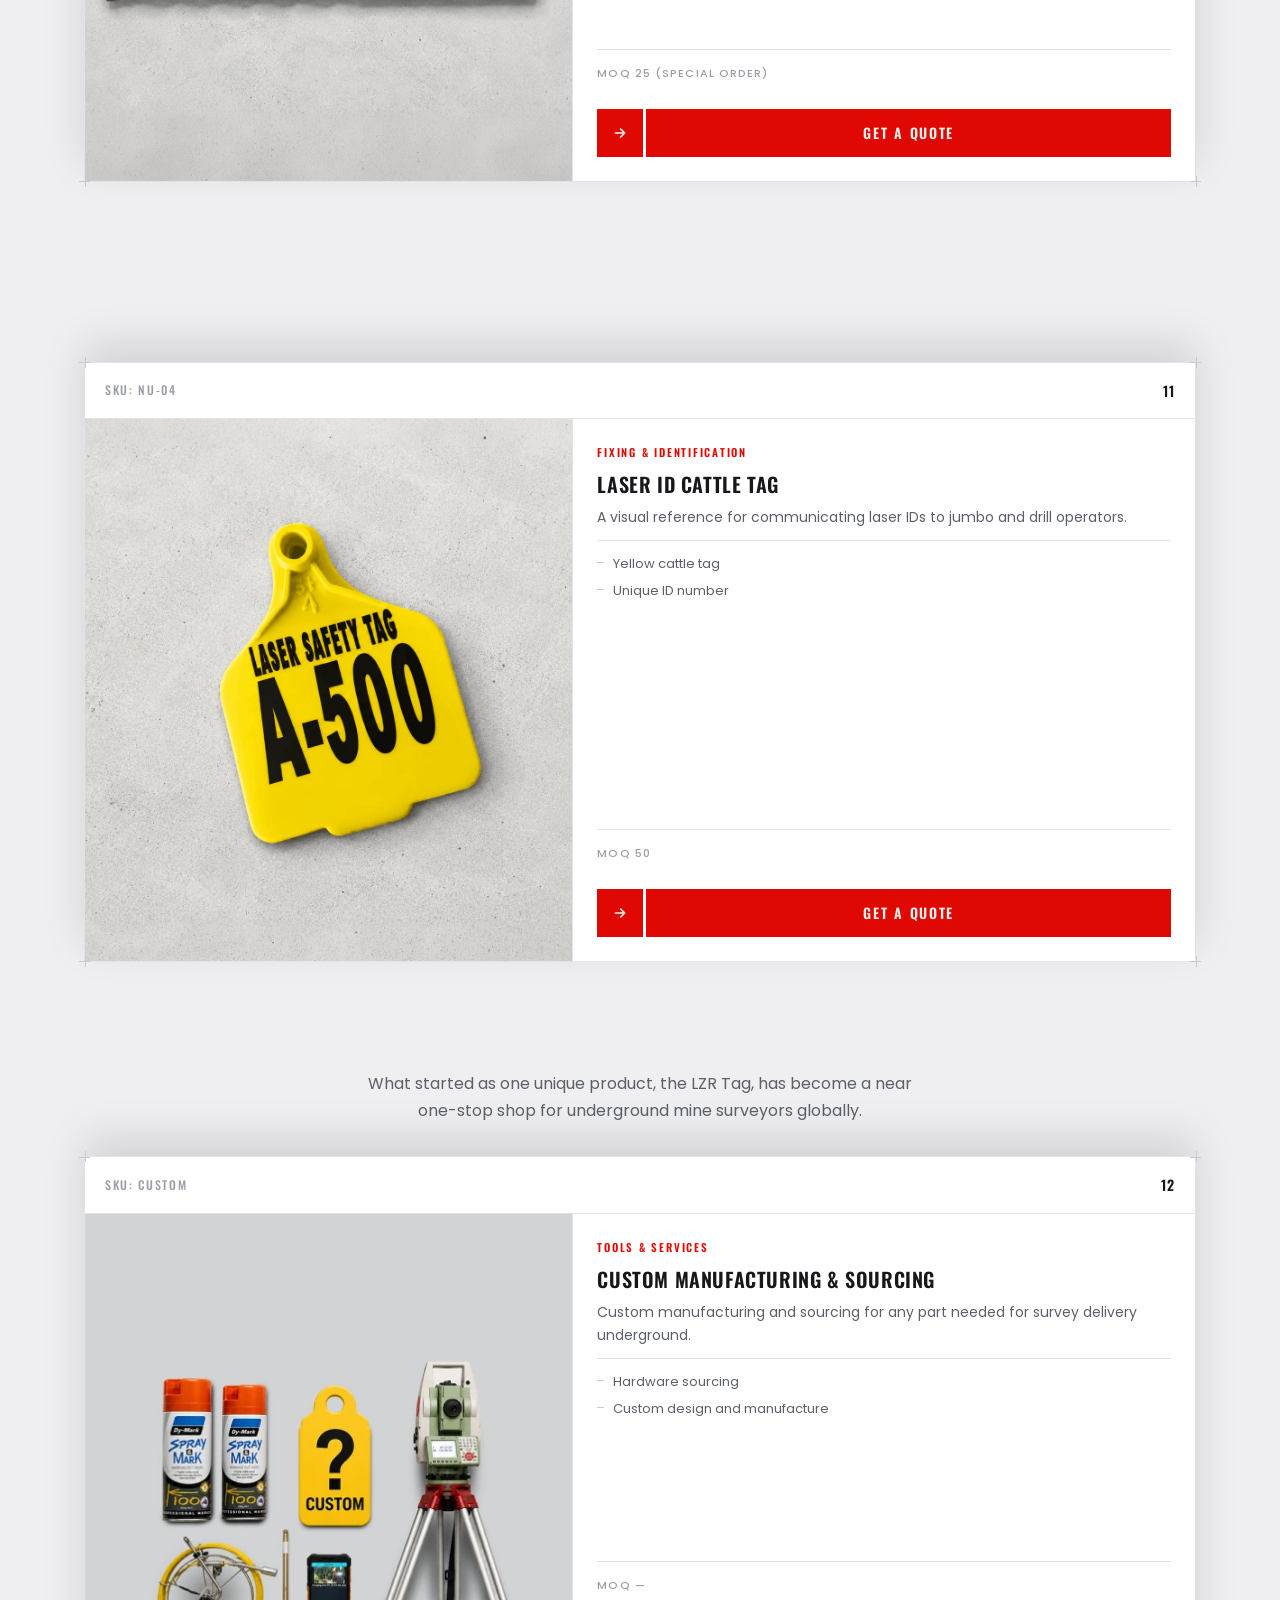
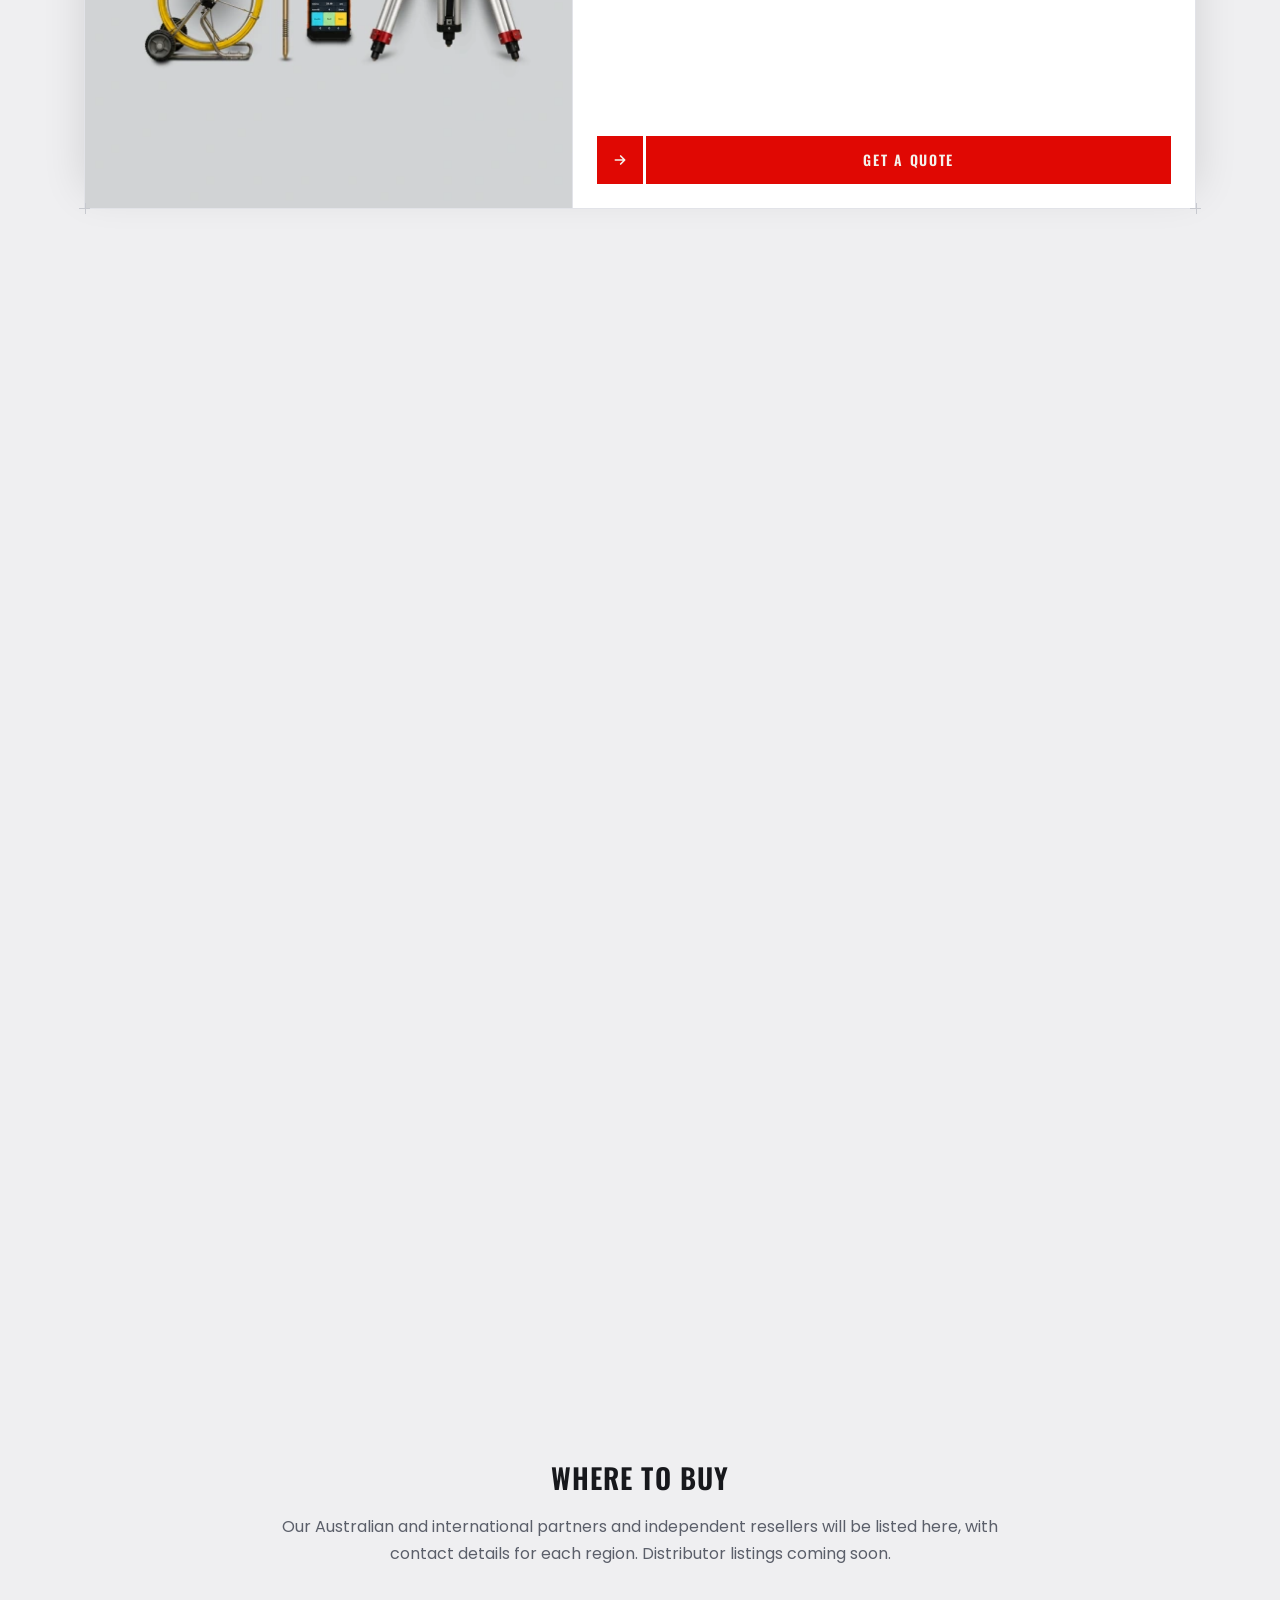
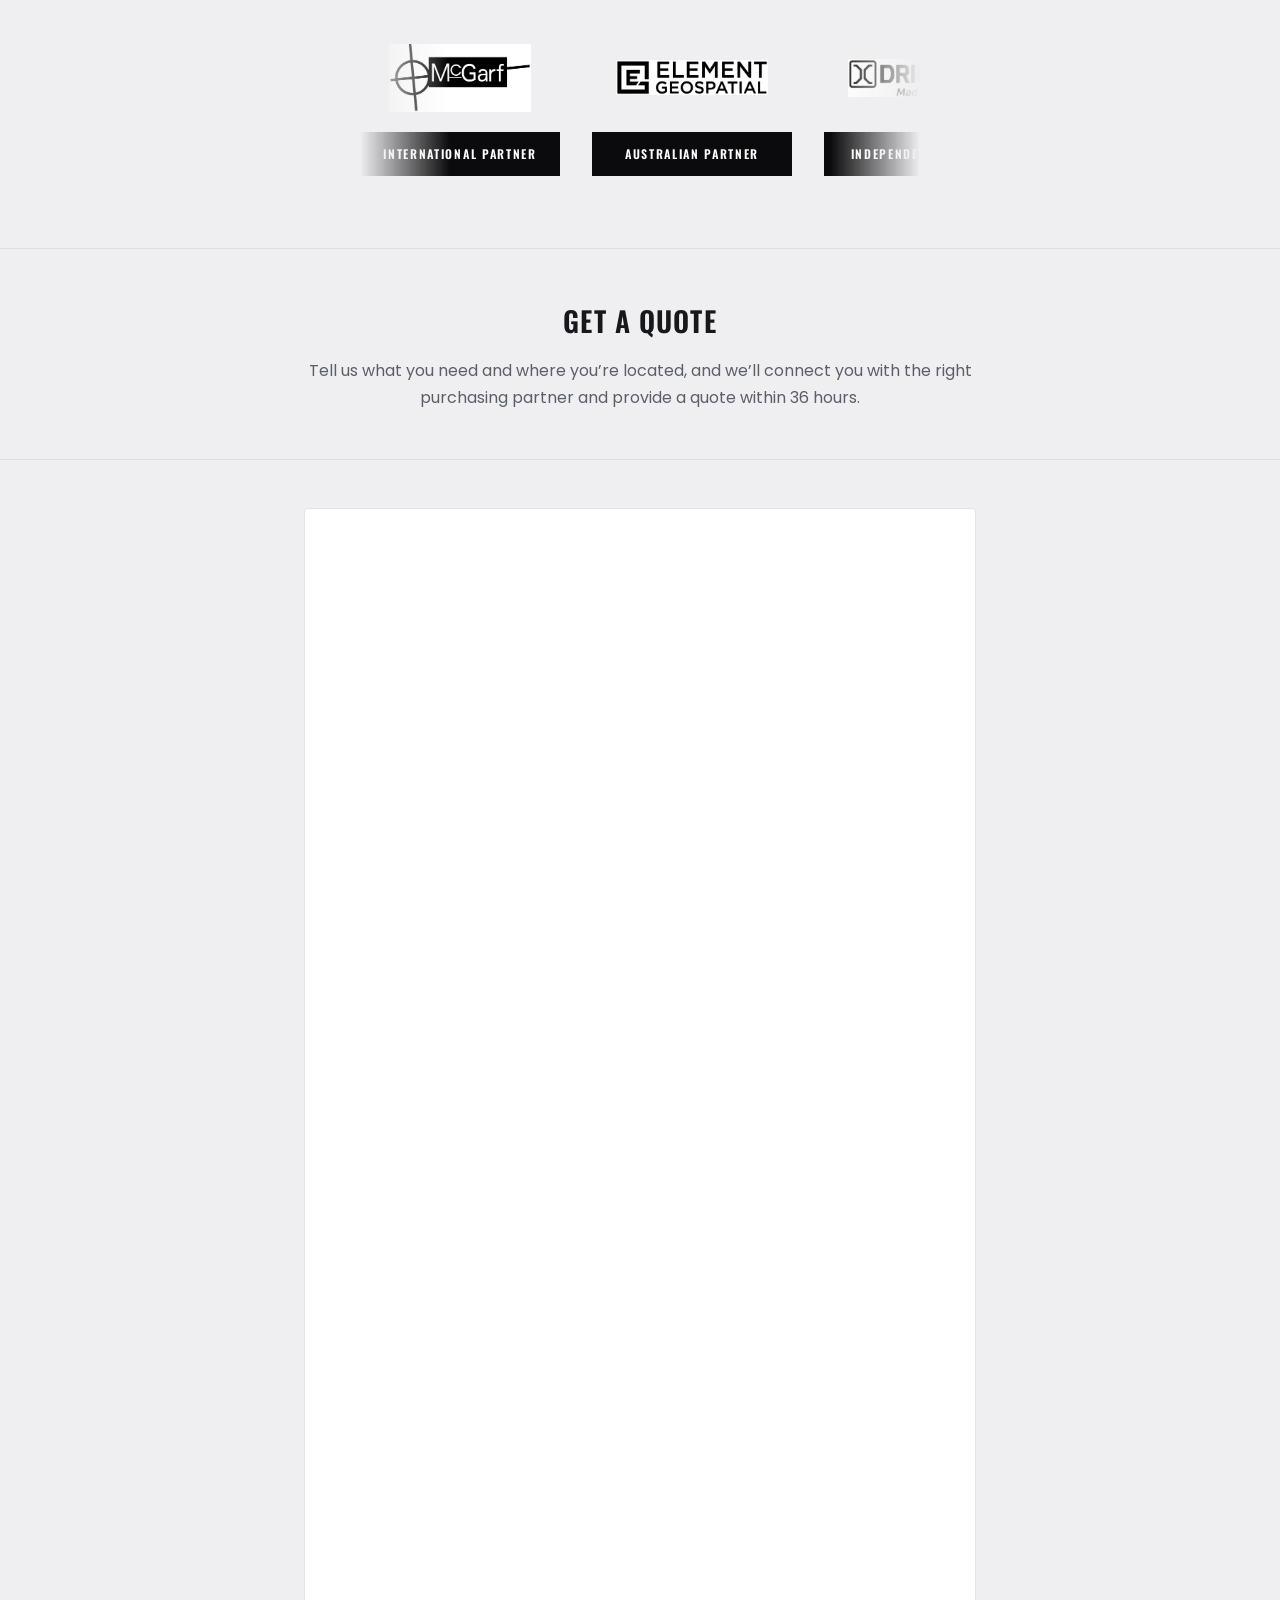
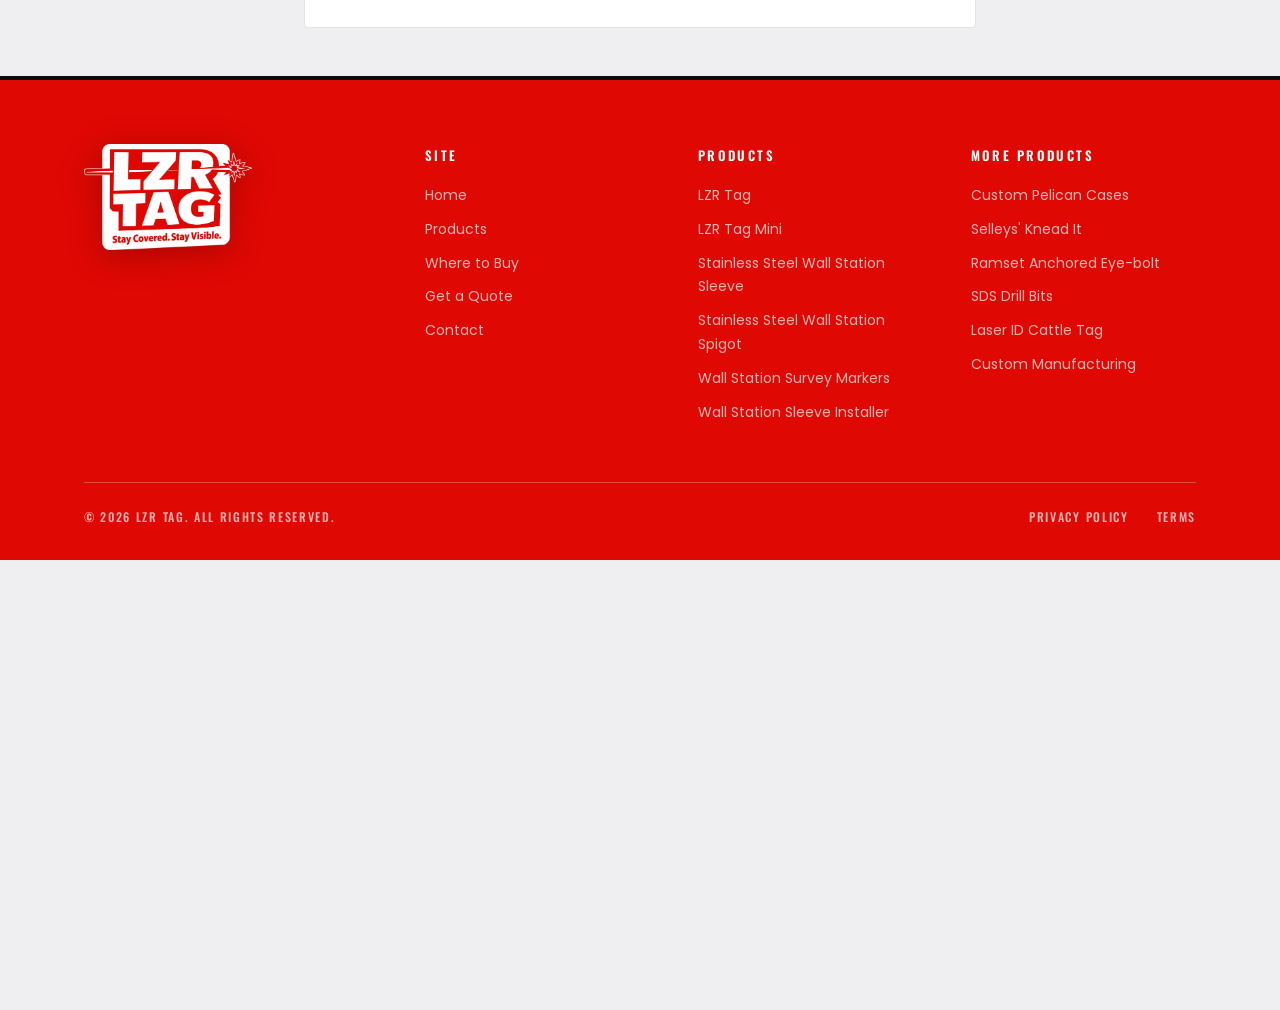
==== commit 73298571: "The 12 product photos have been added and are now live: - Corrected LZR-001 and LZR-002 tag photos w" ====
--- a/frontend/public/index.html
+++ b/frontend/public/index.html
@@ -72,7 +72,7 @@
                             <span class="product-num">01</span>
                         </div>
                         <div class="product-photo">
-                            <img src="./assets/products/lzr-001.webp?v=2" alt="LZR Tag survey laser protection device" loading="lazy" />
+                            <img src="./assets/products/lzr-001.webp?v=3" alt="LZR Tag survey laser protection device" loading="lazy" />
                         </div>
                         <div class="product-info">
                             <p class="product-cat">Survey Laser Protection Device</p>
@@ -98,7 +98,7 @@
                             <span class="product-num">02</span>
                         </div>
                         <div class="product-photo">
-                            <img src="./assets/products/lzr-002.webp?v=2" alt="LZR Tag Mini survey laser protection device" loading="lazy" />
+                            <img src="./assets/products/lzr-002.webp?v=3" alt="LZR Tag Mini survey laser protection device" loading="lazy" />
                         </div>
                         <div class="product-info">
                             <p class="product-cat">Survey Laser Protection Device</p>
@@ -222,8 +222,8 @@
                             <span class="product-sku">SKU: SS-05</span>
                             <span class="product-num">07</span>
                         </div>
-                        <div class="product-photo product-photo-empty">
-                            <span class="photo-placeholder" data-testid="photo-placeholder-ss-05">Photo coming soon</span>
+                        <div class="product-photo">
+                            <img src="./assets/products/ss-05.webp" alt="Stack of custom Pelican cases in red, yellow, grey and black" loading="lazy" />
                         </div>
                         <div class="product-info">
                             <p class="product-cat">Storage &amp; Accessories</p>
@@ -349,8 +349,8 @@
                             <span class="product-sku">SKU: CUSTOM</span>
                             <span class="product-num">12</span>
                         </div>
-                        <div class="product-photo product-photo-empty">
-                            <span class="photo-placeholder" data-testid="photo-placeholder-custom">Photo coming soon</span>
+                        <div class="product-photo">
+                            <img src="./assets/products/custom.webp" alt="Assortment of custom survey equipment and consumables" loading="lazy" />
                         </div>
                         <div class="product-info">
                             <p class="product-cat">Tools &amp; Services</p>
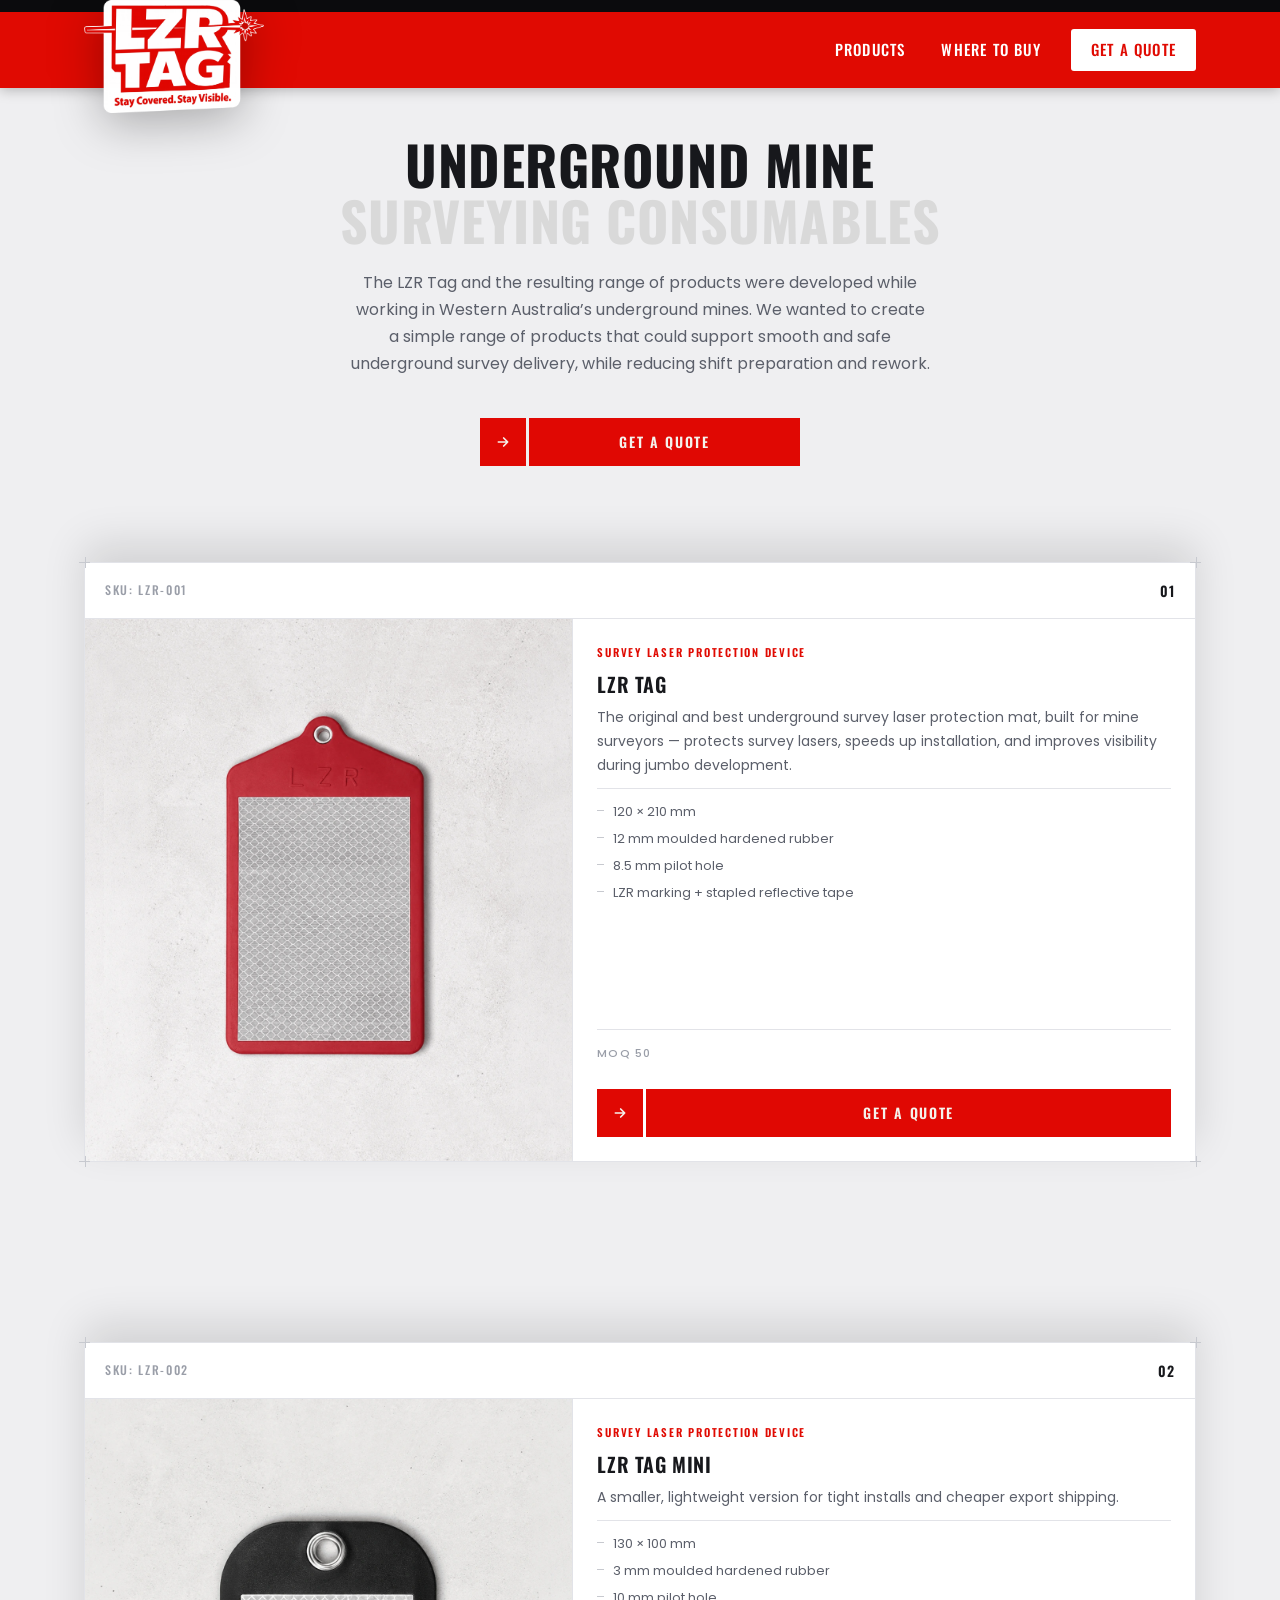
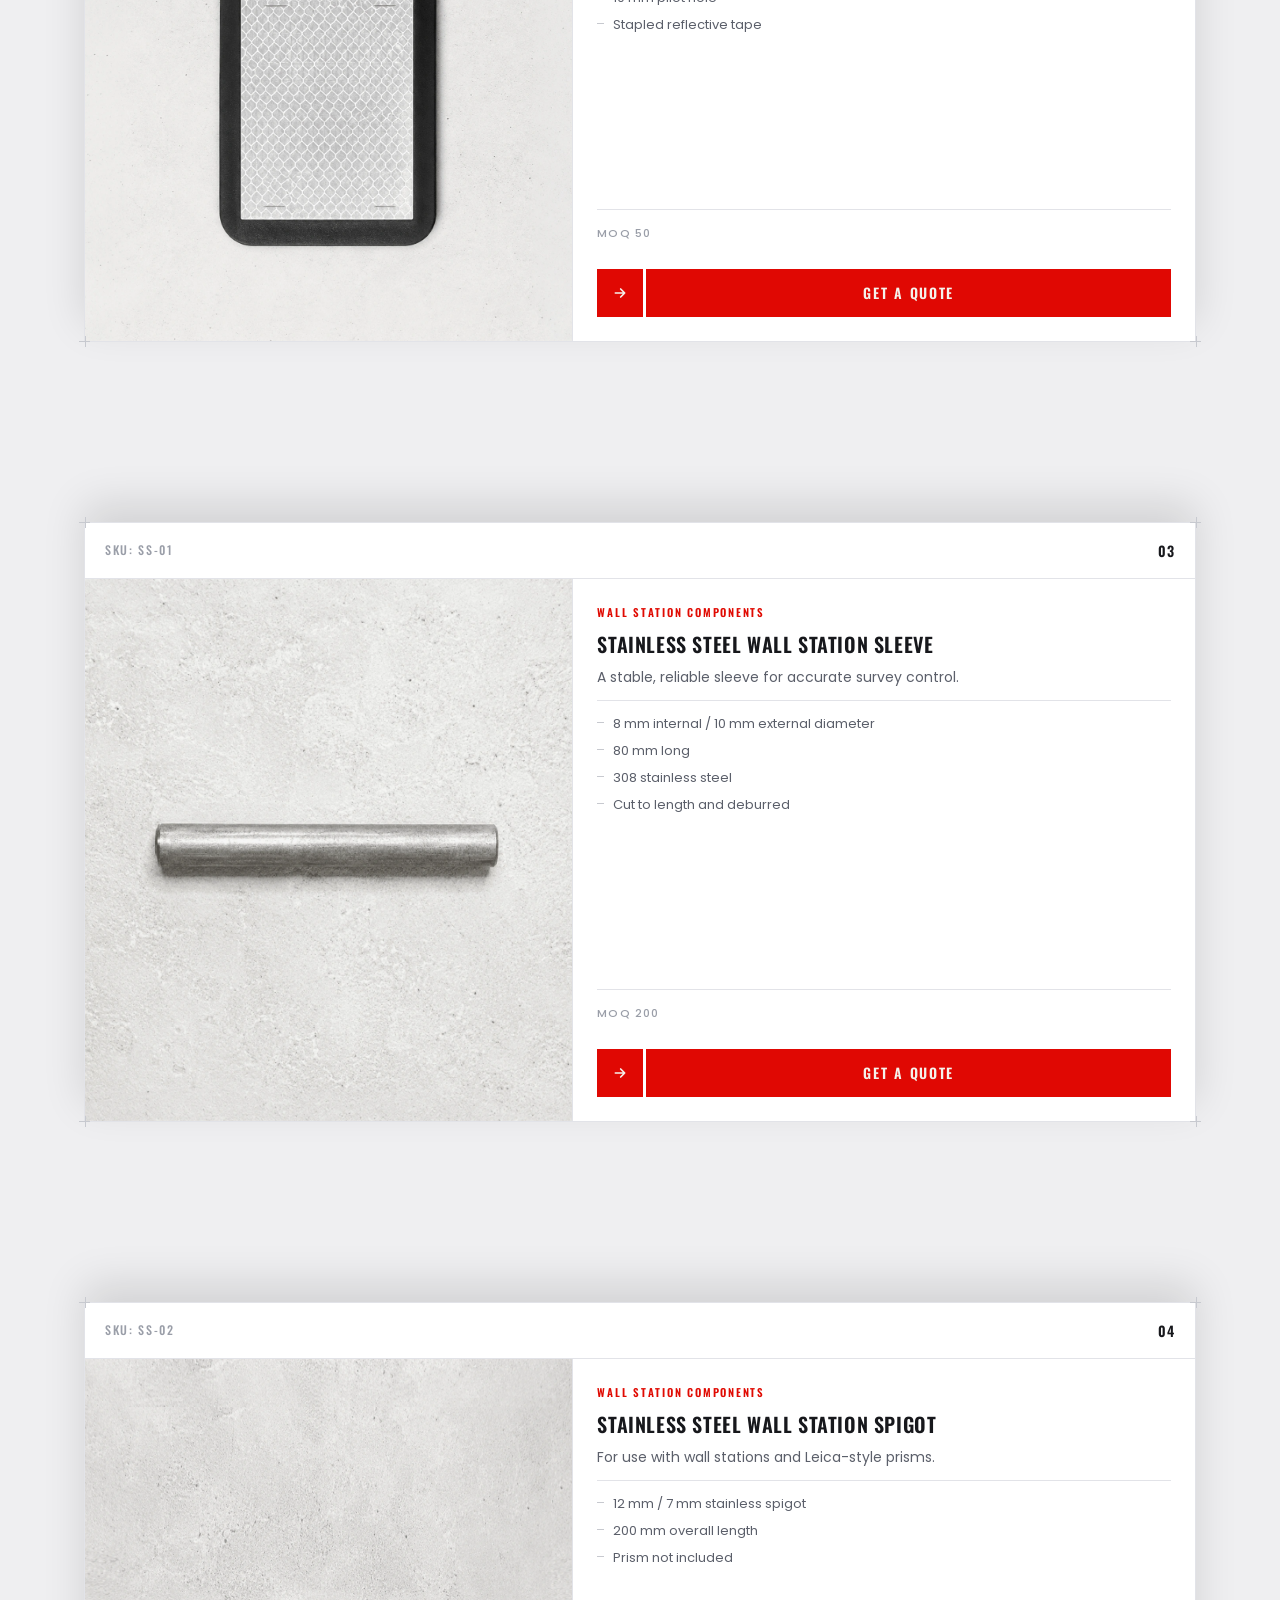
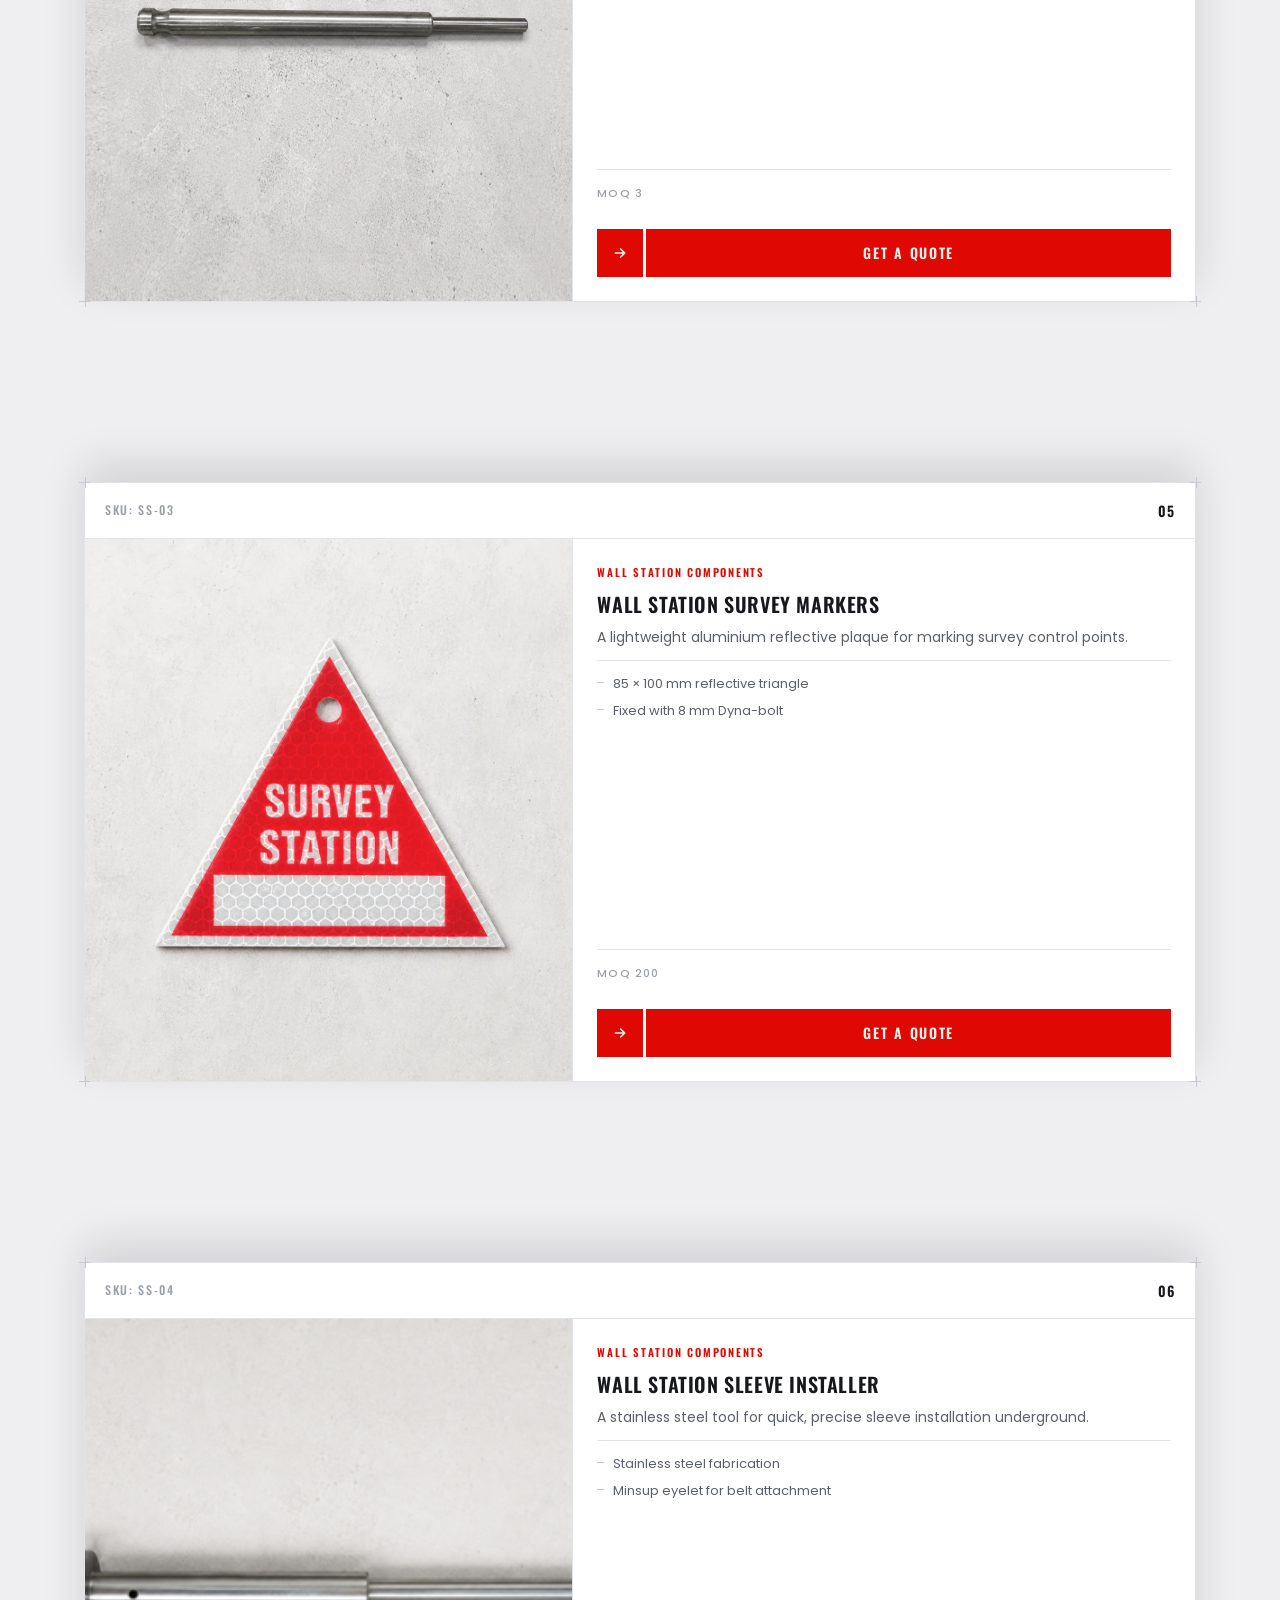
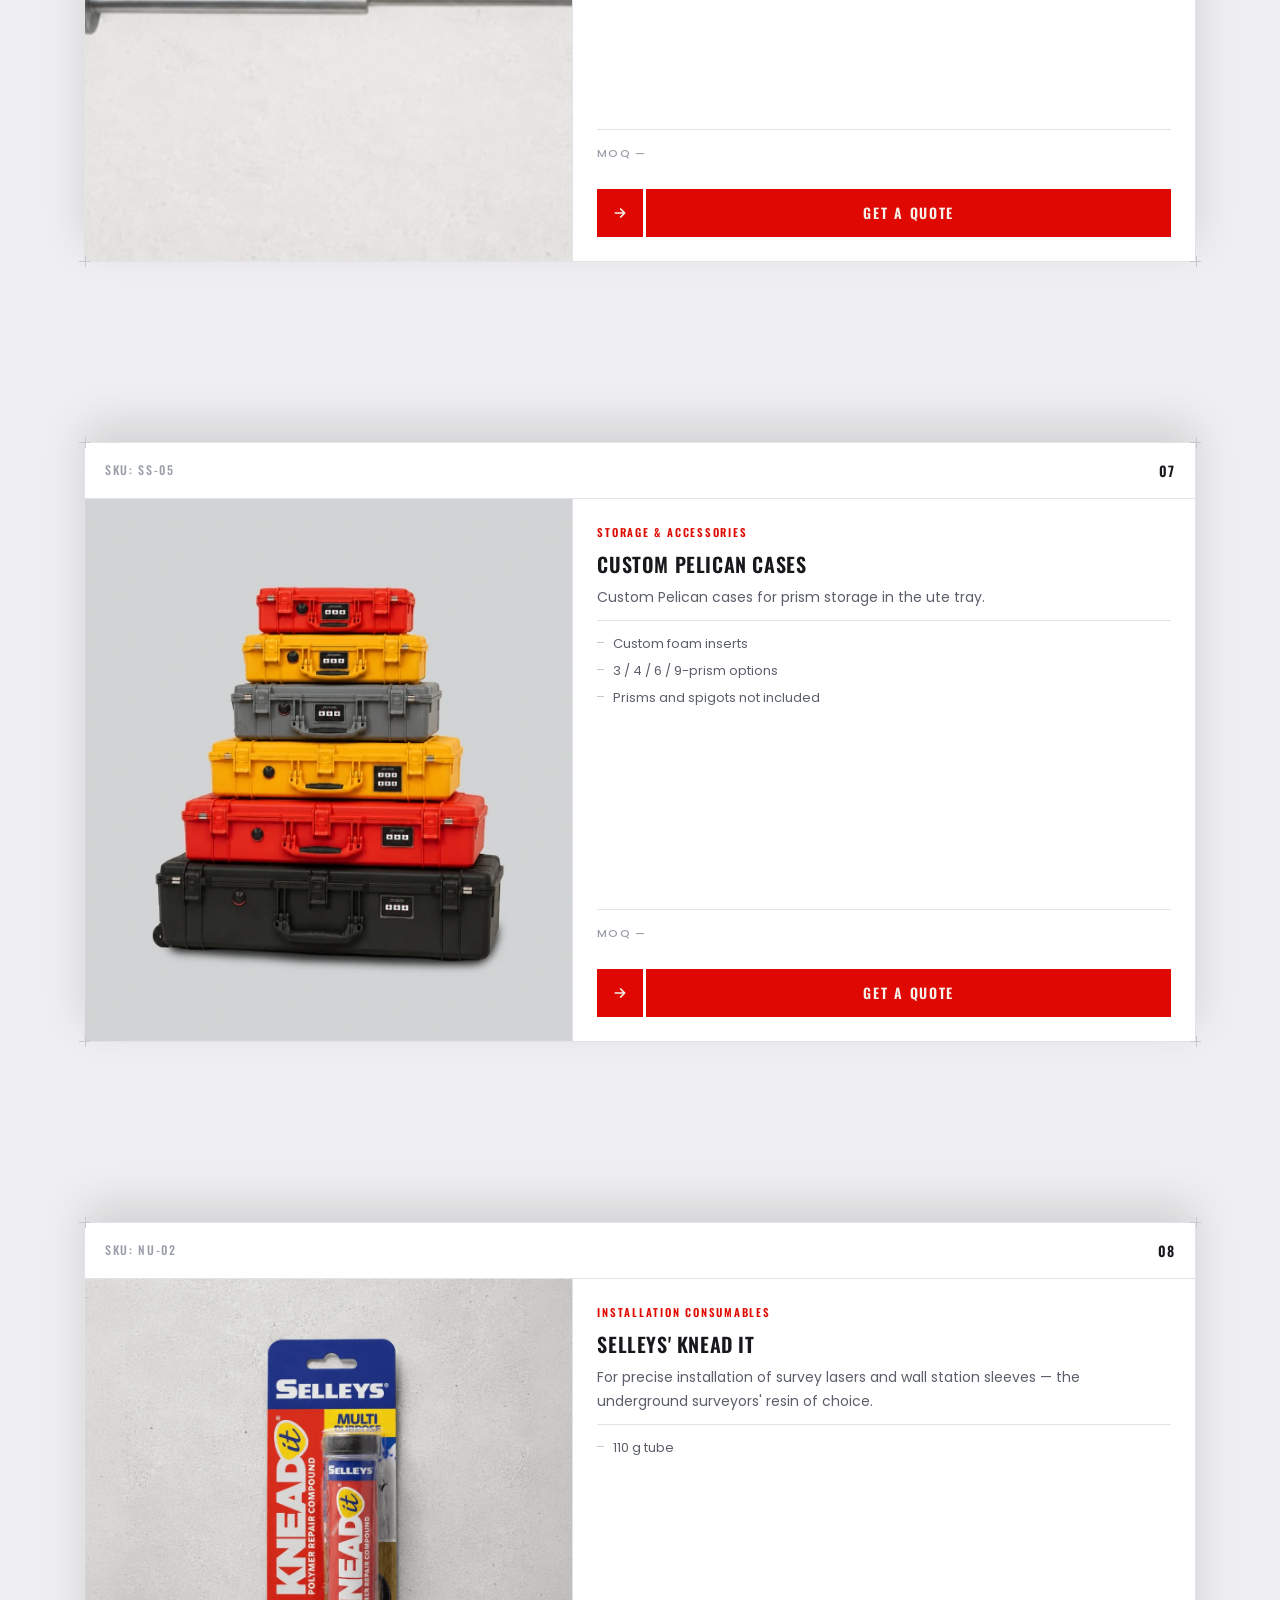
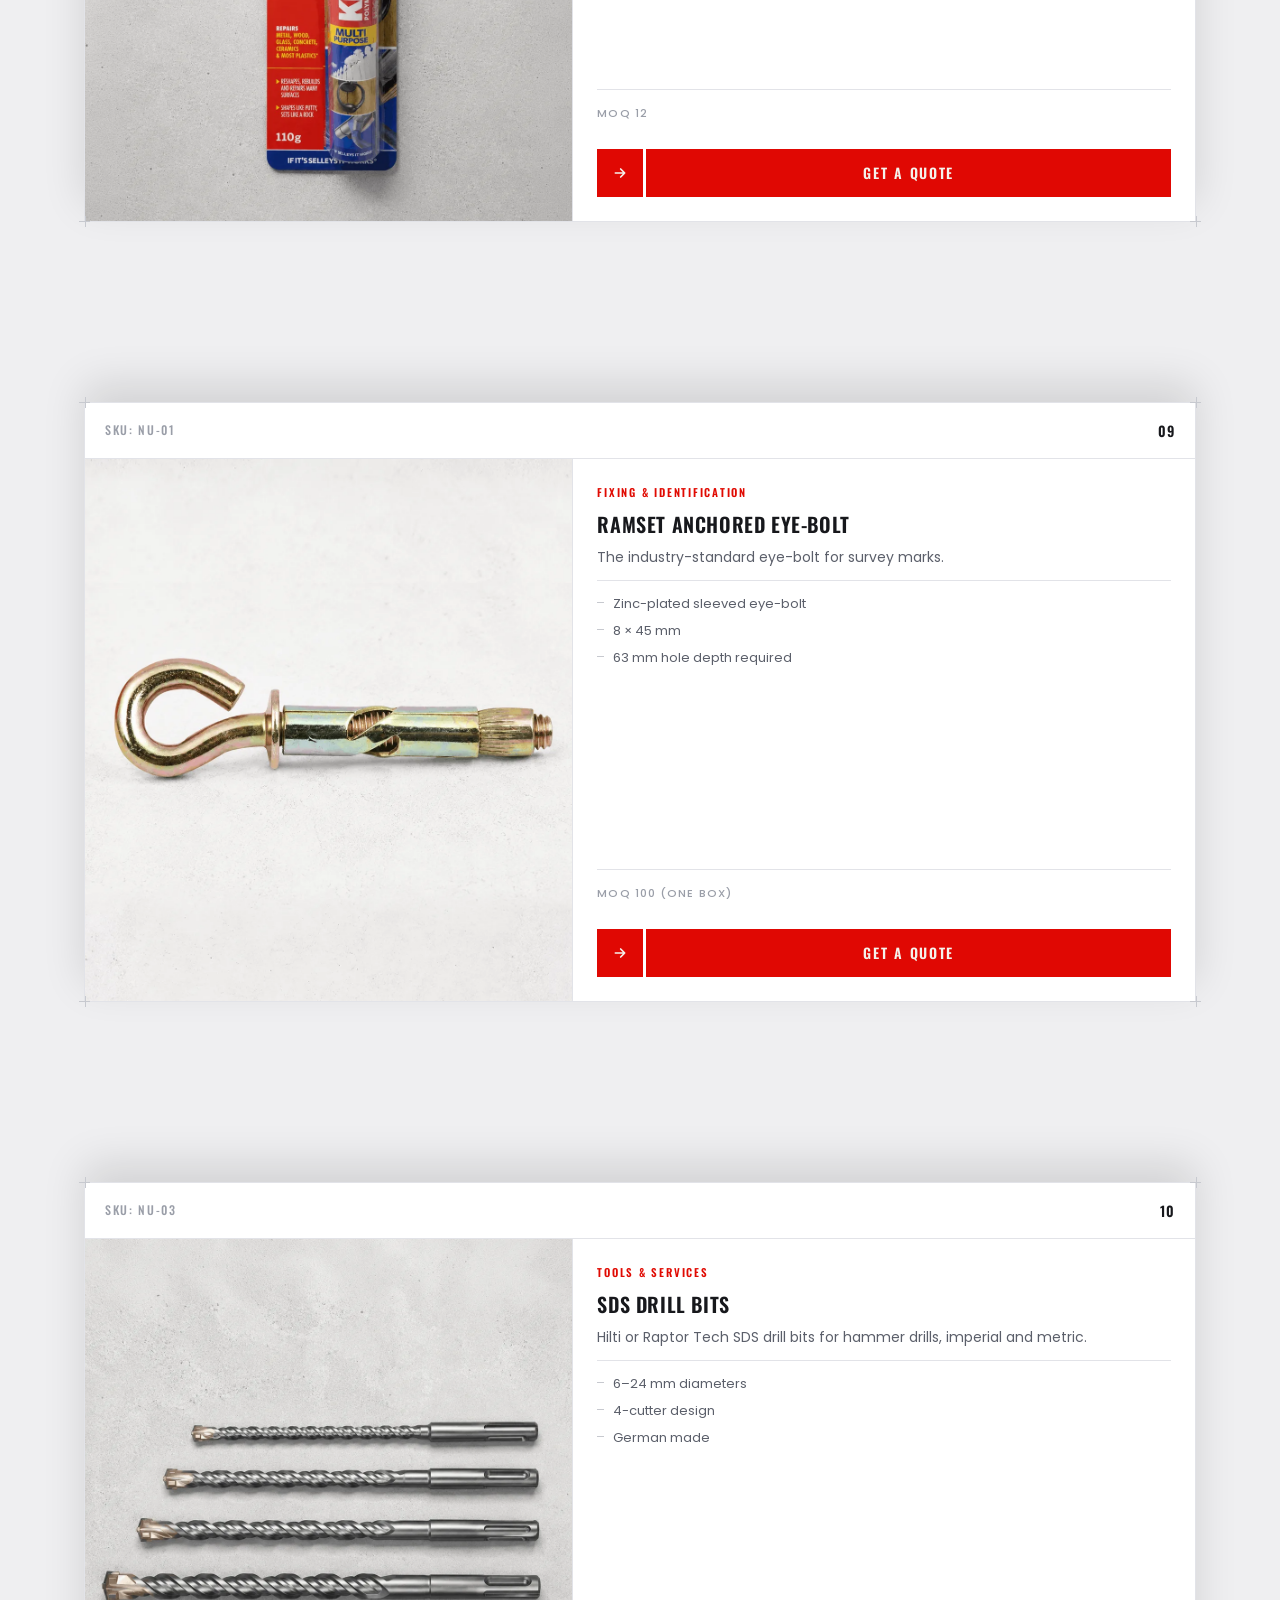
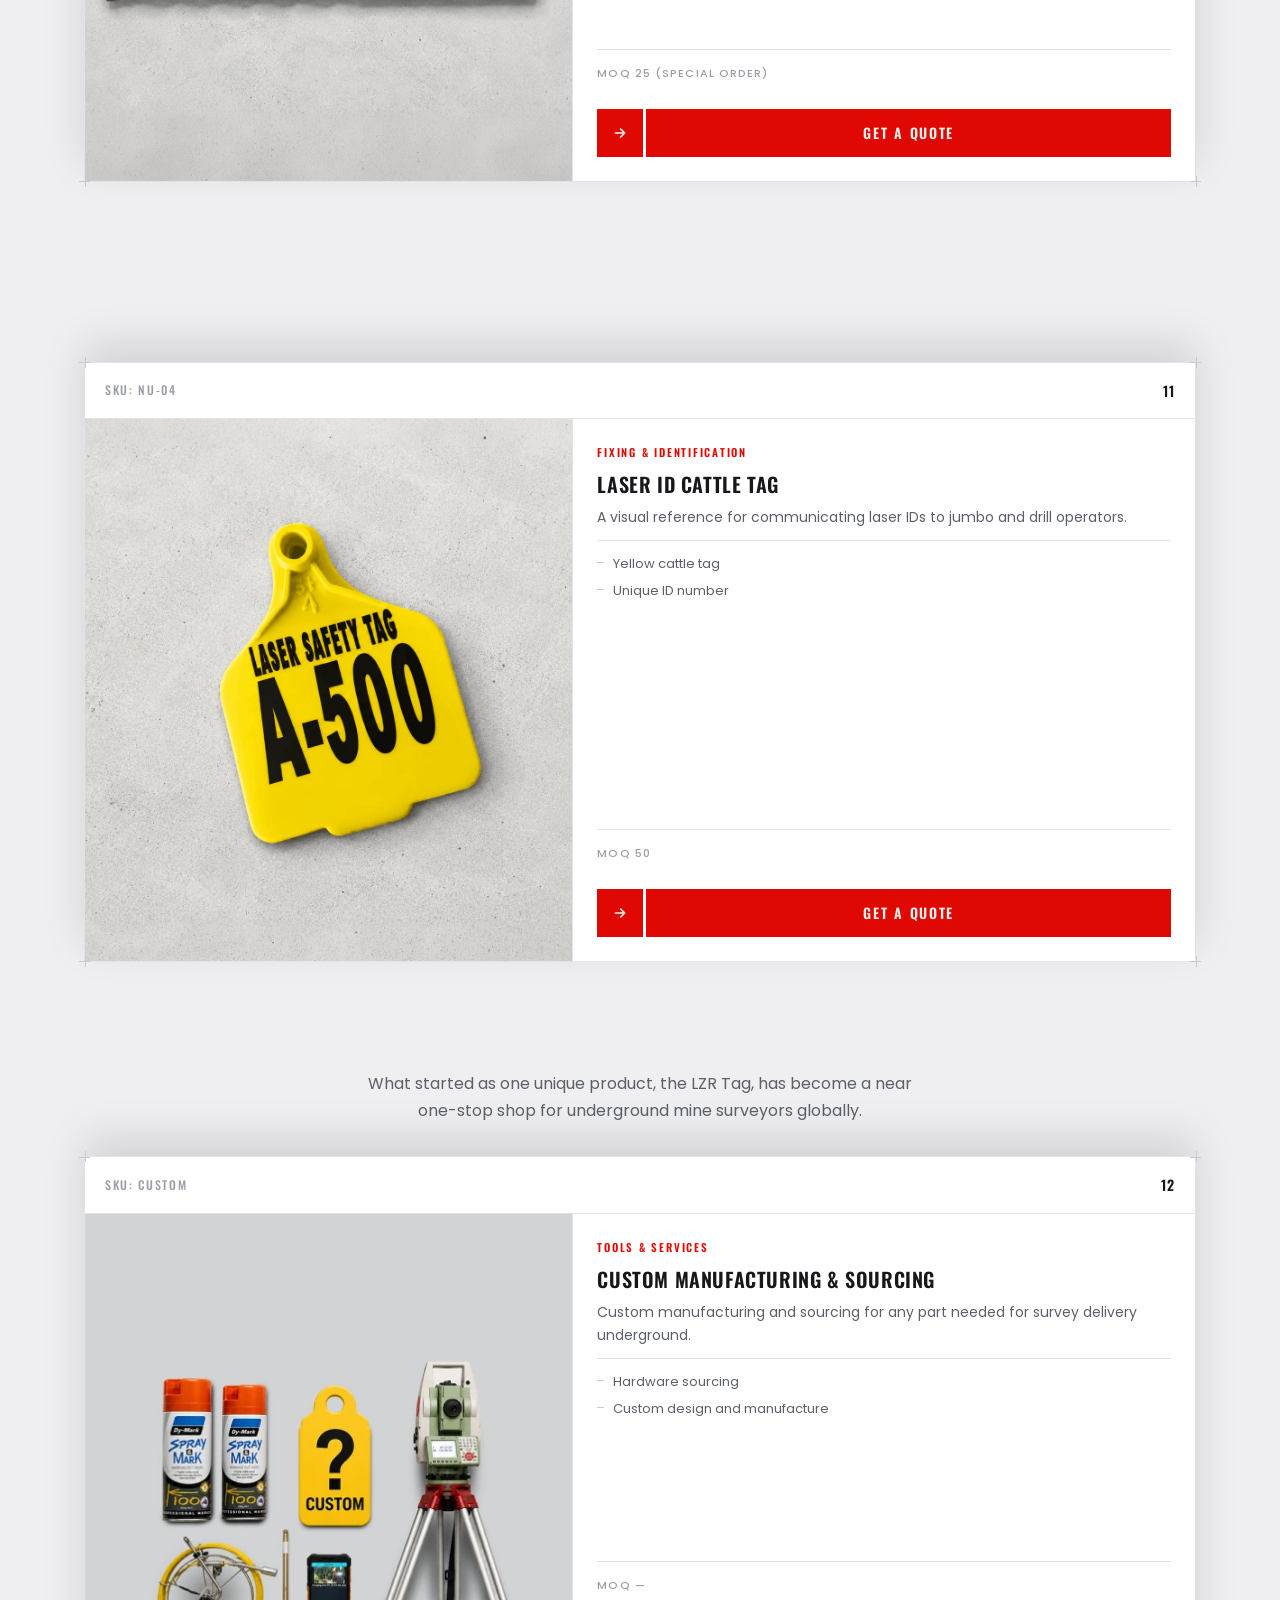
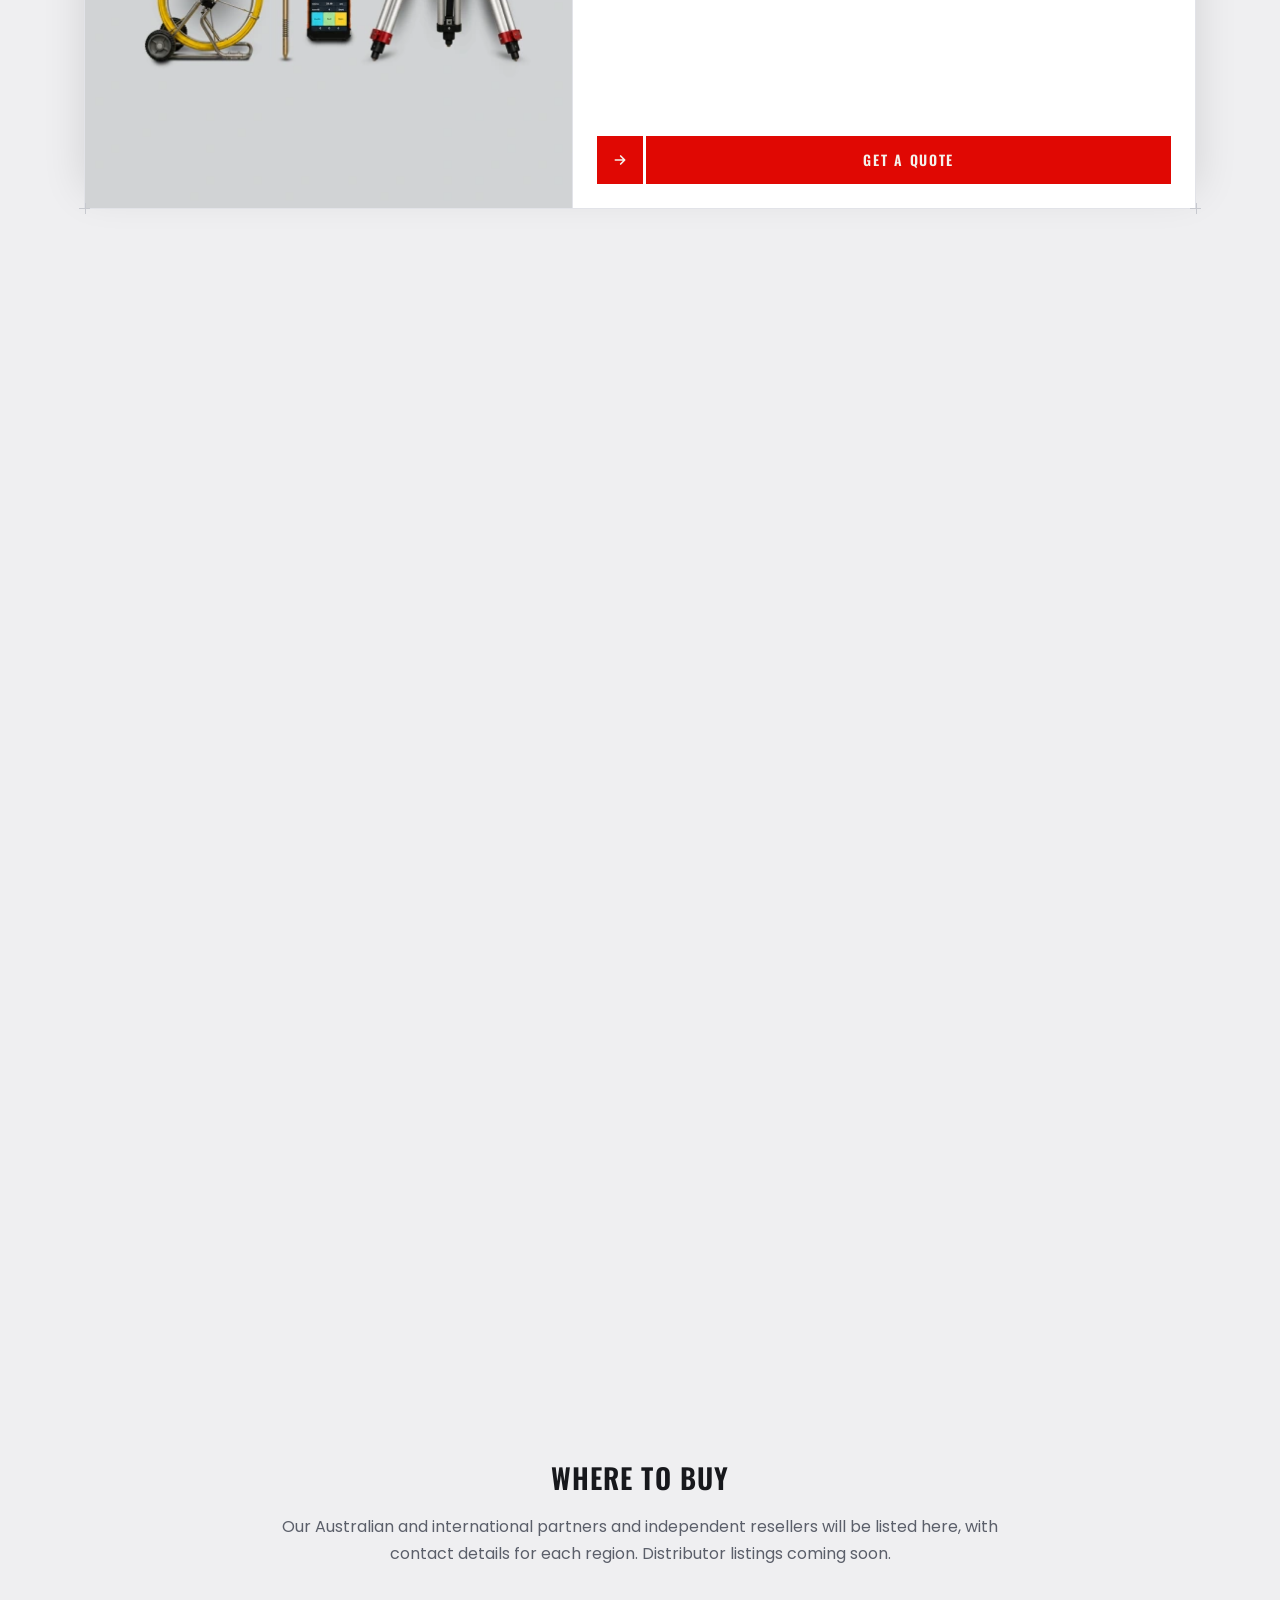
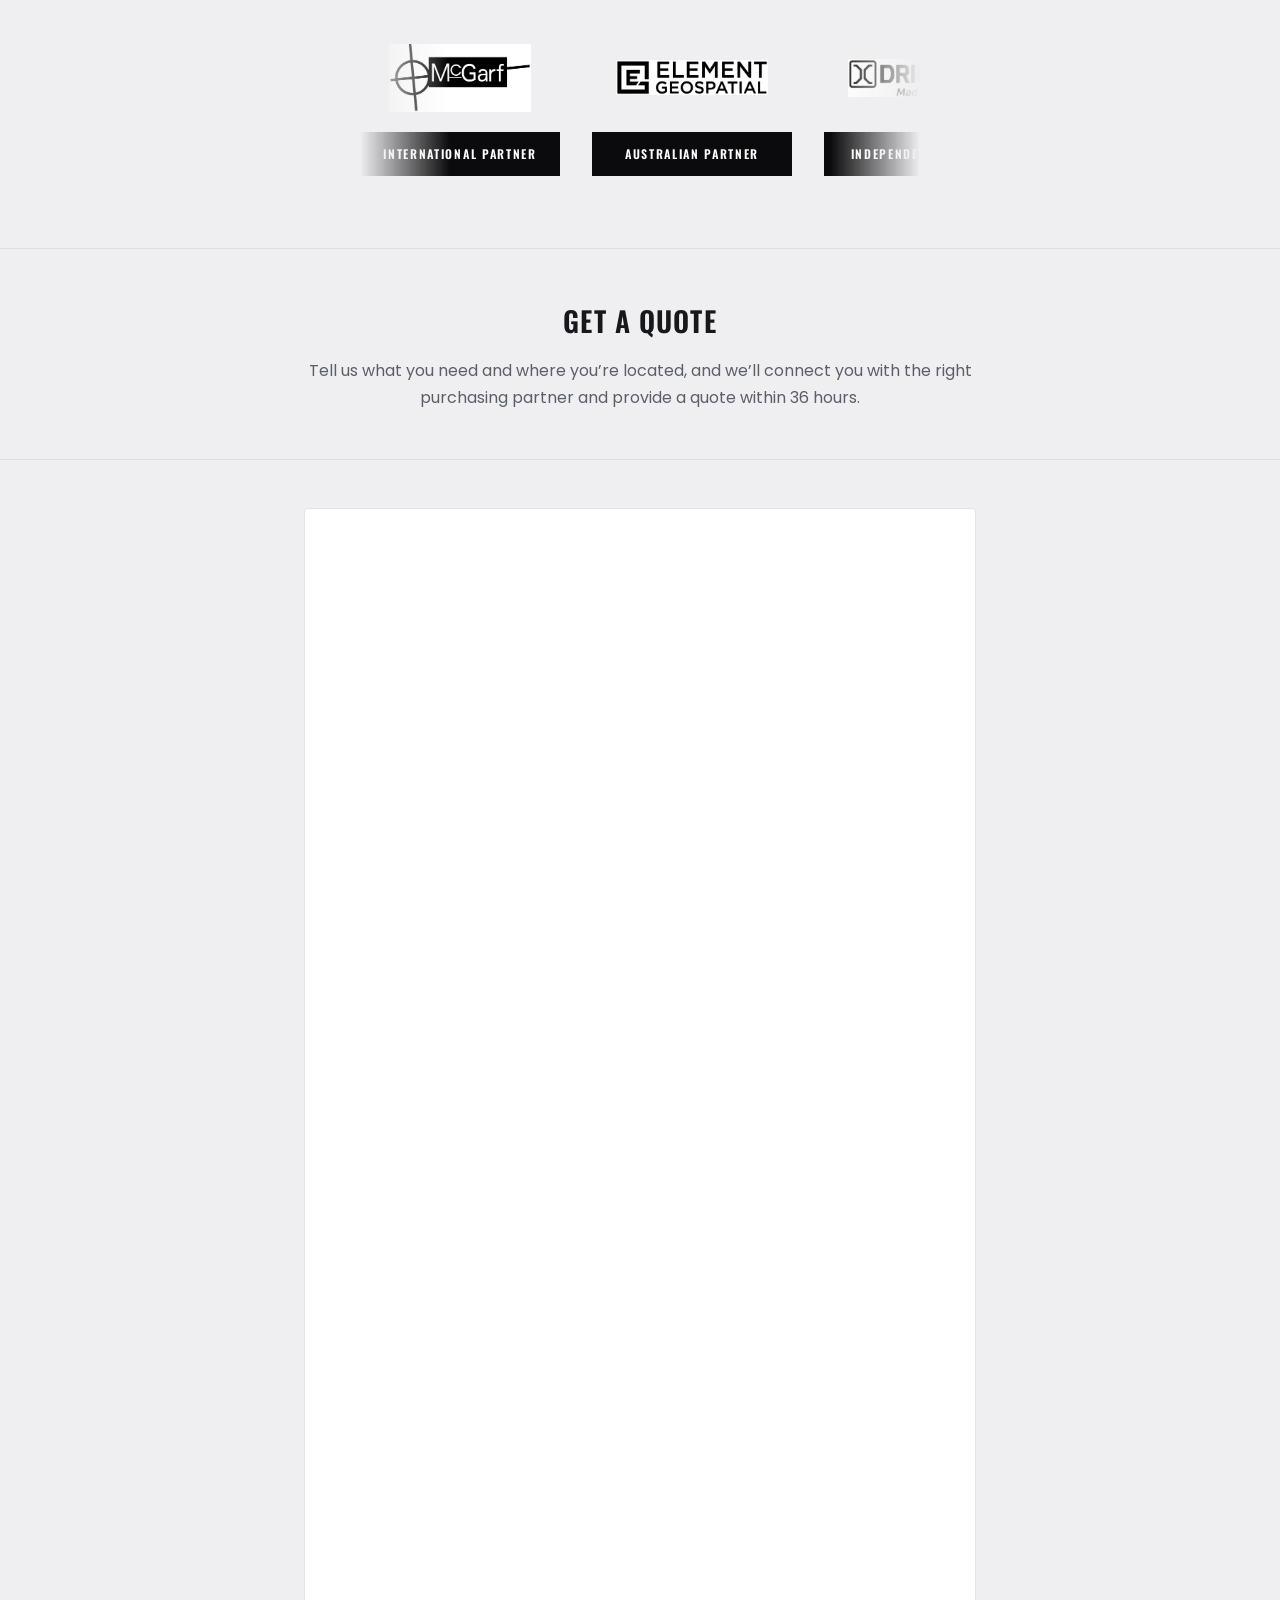
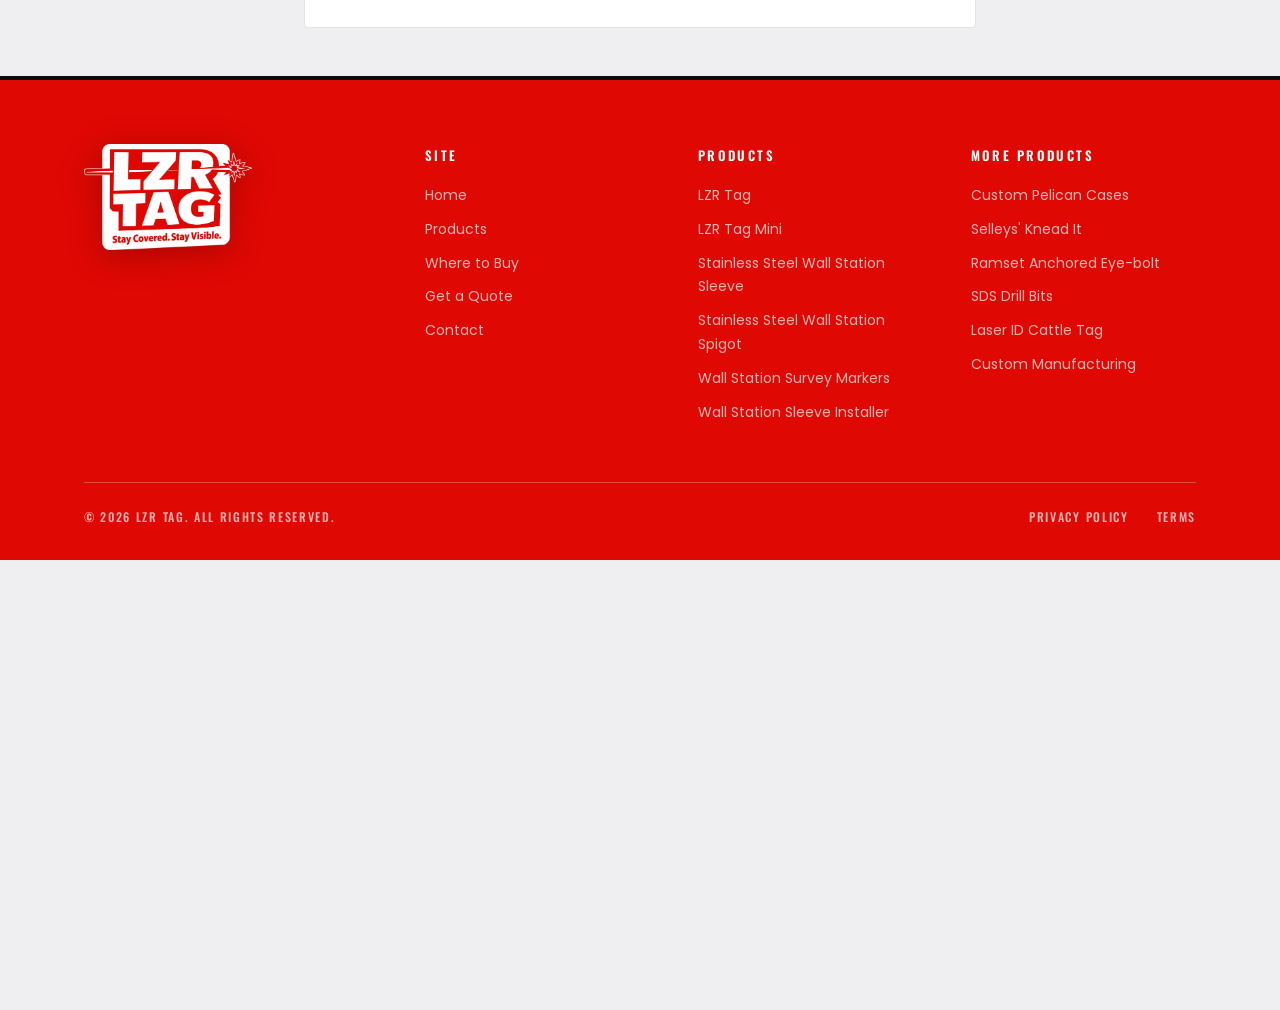
==== commit bca3603f: "The new stainless spigot photo (your filename confirmed it belongs to SS-02 Wall Station Spigot) now" ====
--- a/frontend/public/index.html
+++ b/frontend/public/index.html
@@ -150,7 +150,7 @@
                             <span class="product-num">04</span>
                         </div>
                         <div class="product-photo">
-                            <img src="./assets/products/ss-02.webp?v=2" alt="Stainless steel wall station spigot" loading="lazy" />
+                            <img src="./assets/products/ss-02.webp?v=3" alt="Stainless steel wall station spigot" loading="lazy" />
                         </div>
                         <div class="product-info">
                             <p class="product-cat">Wall Station Components</p>
